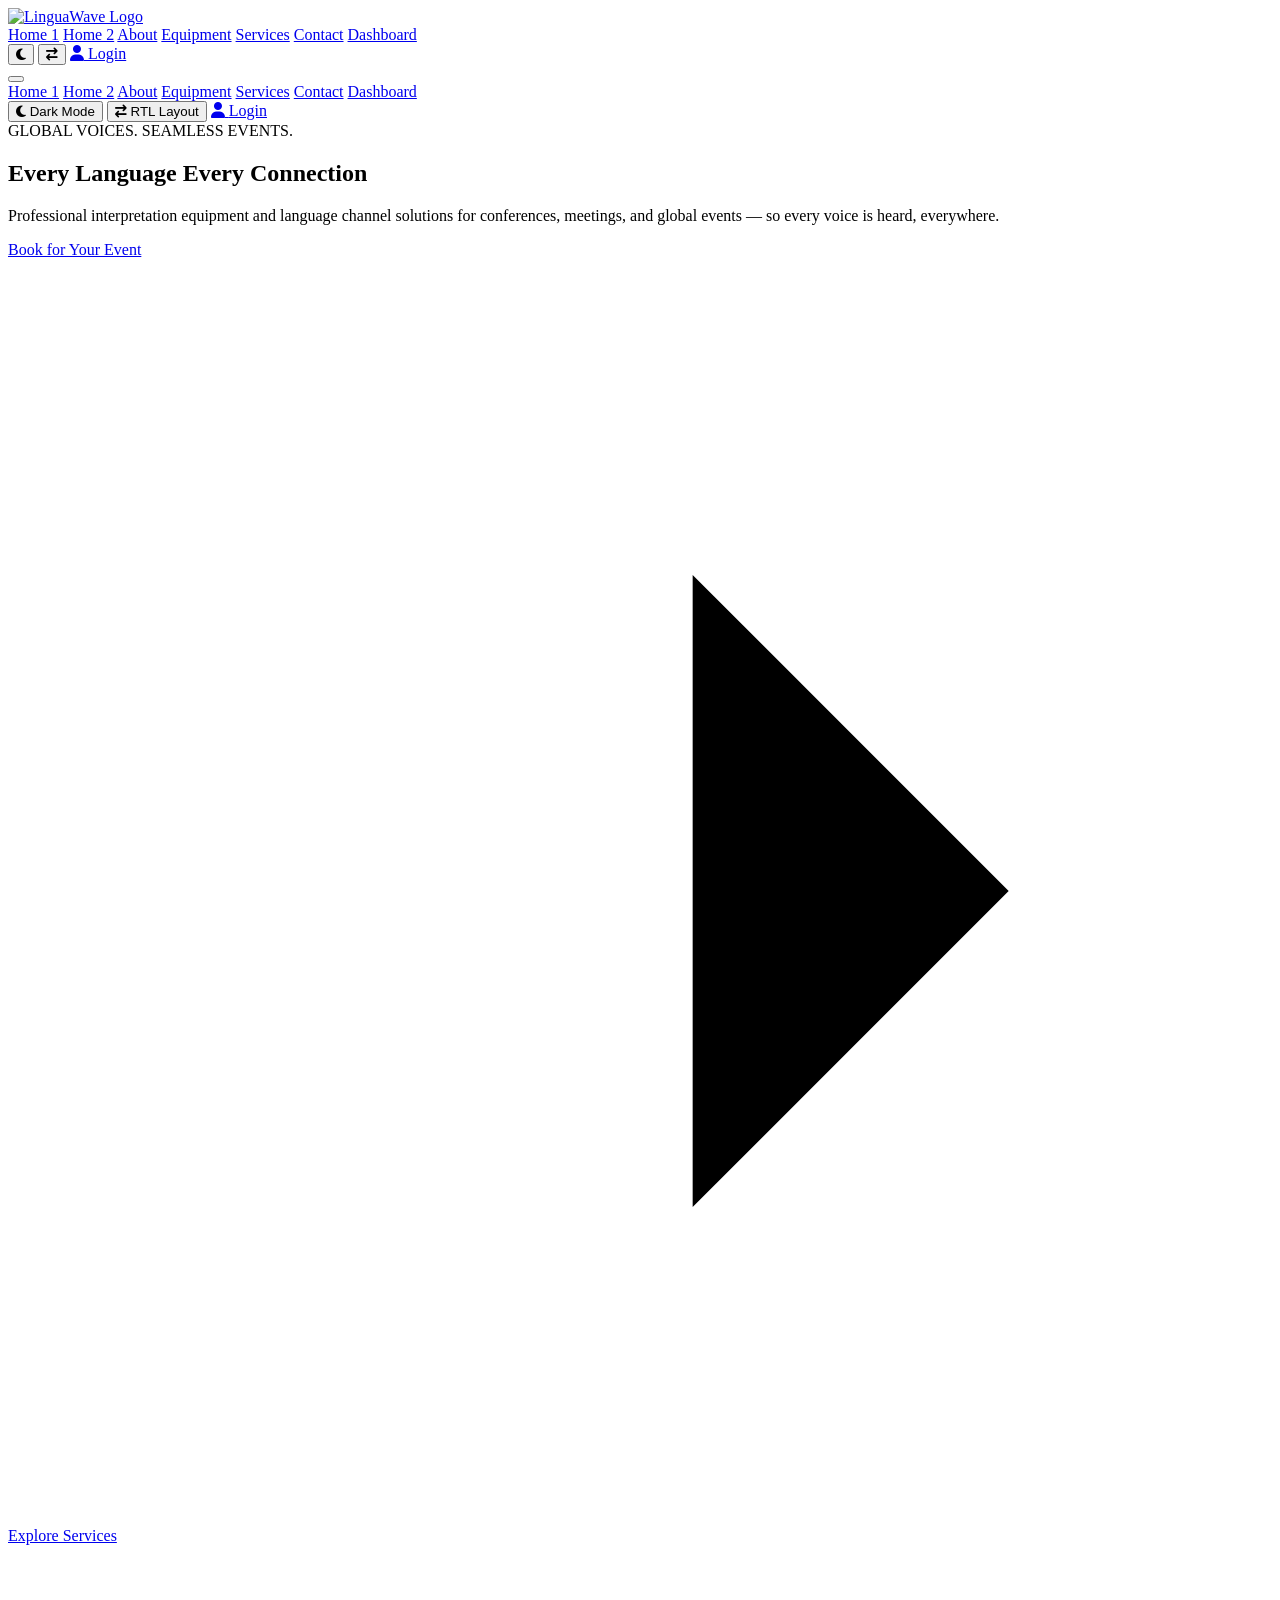
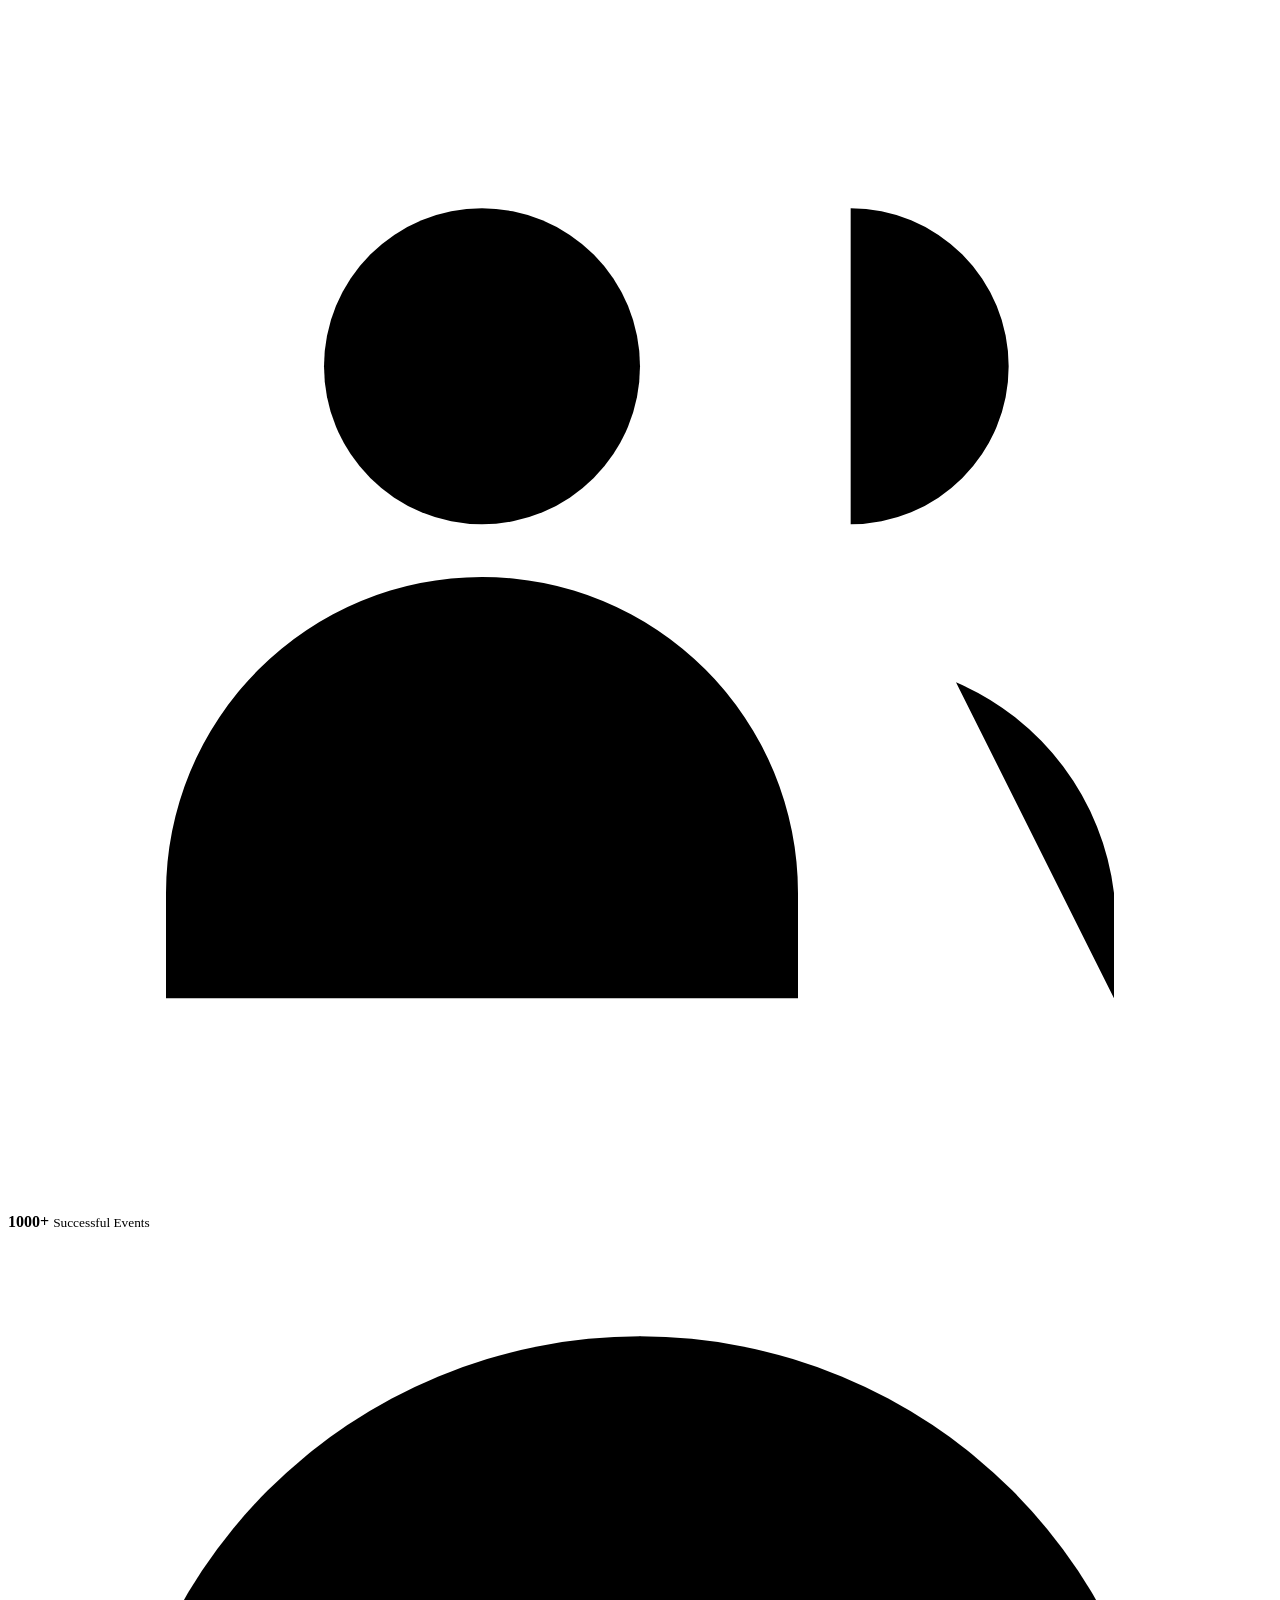
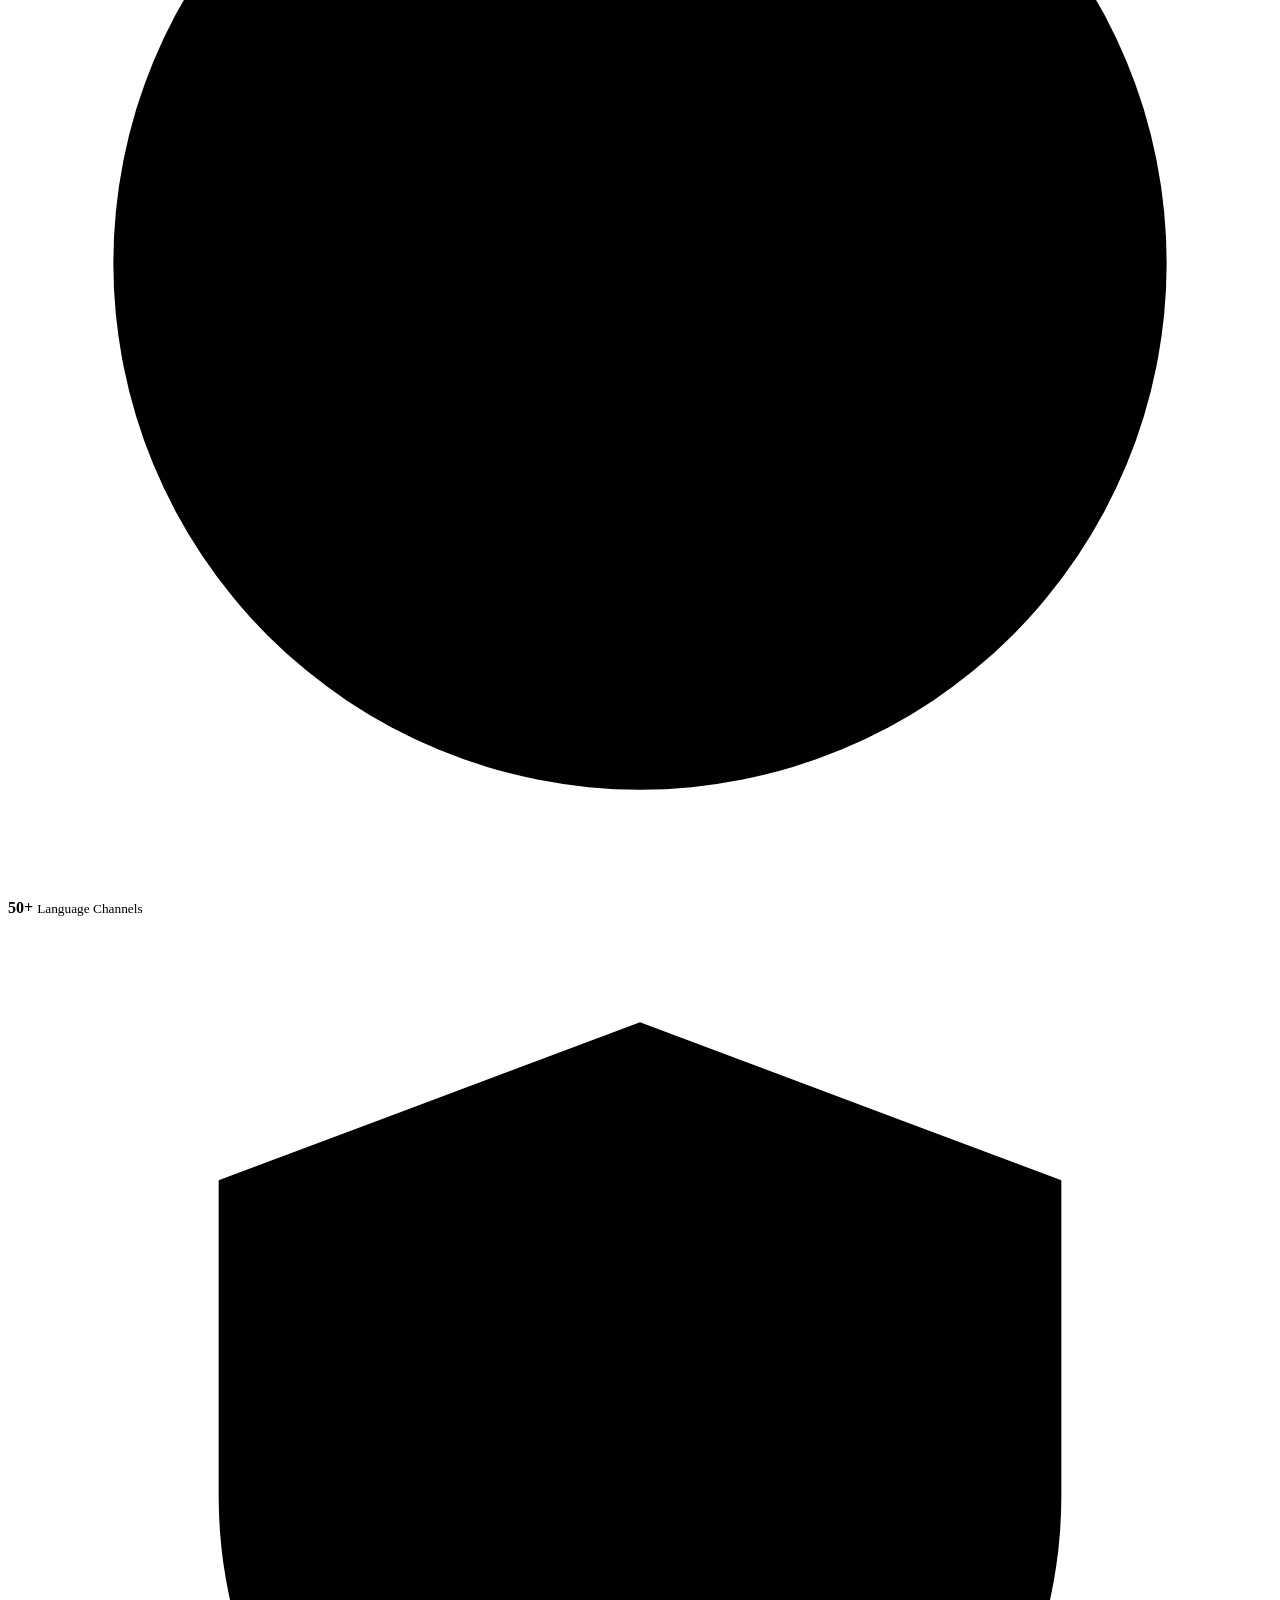
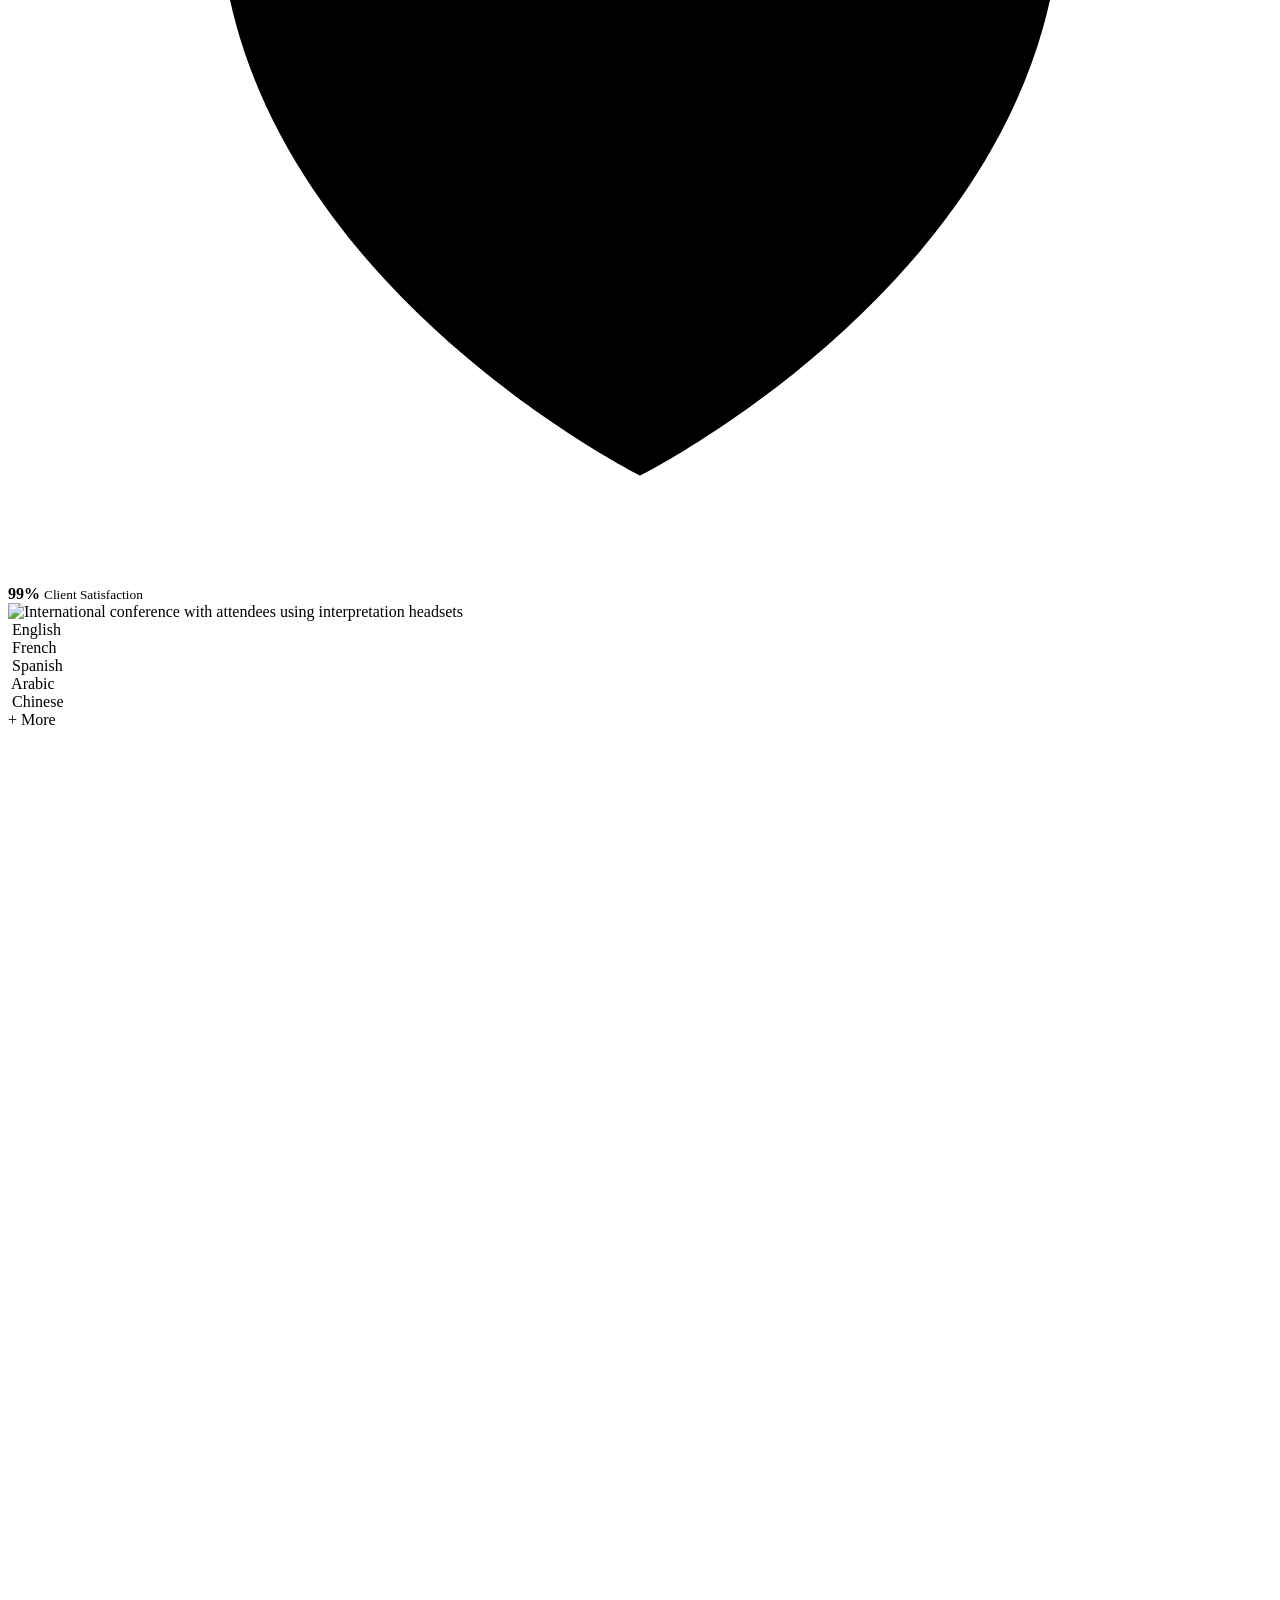
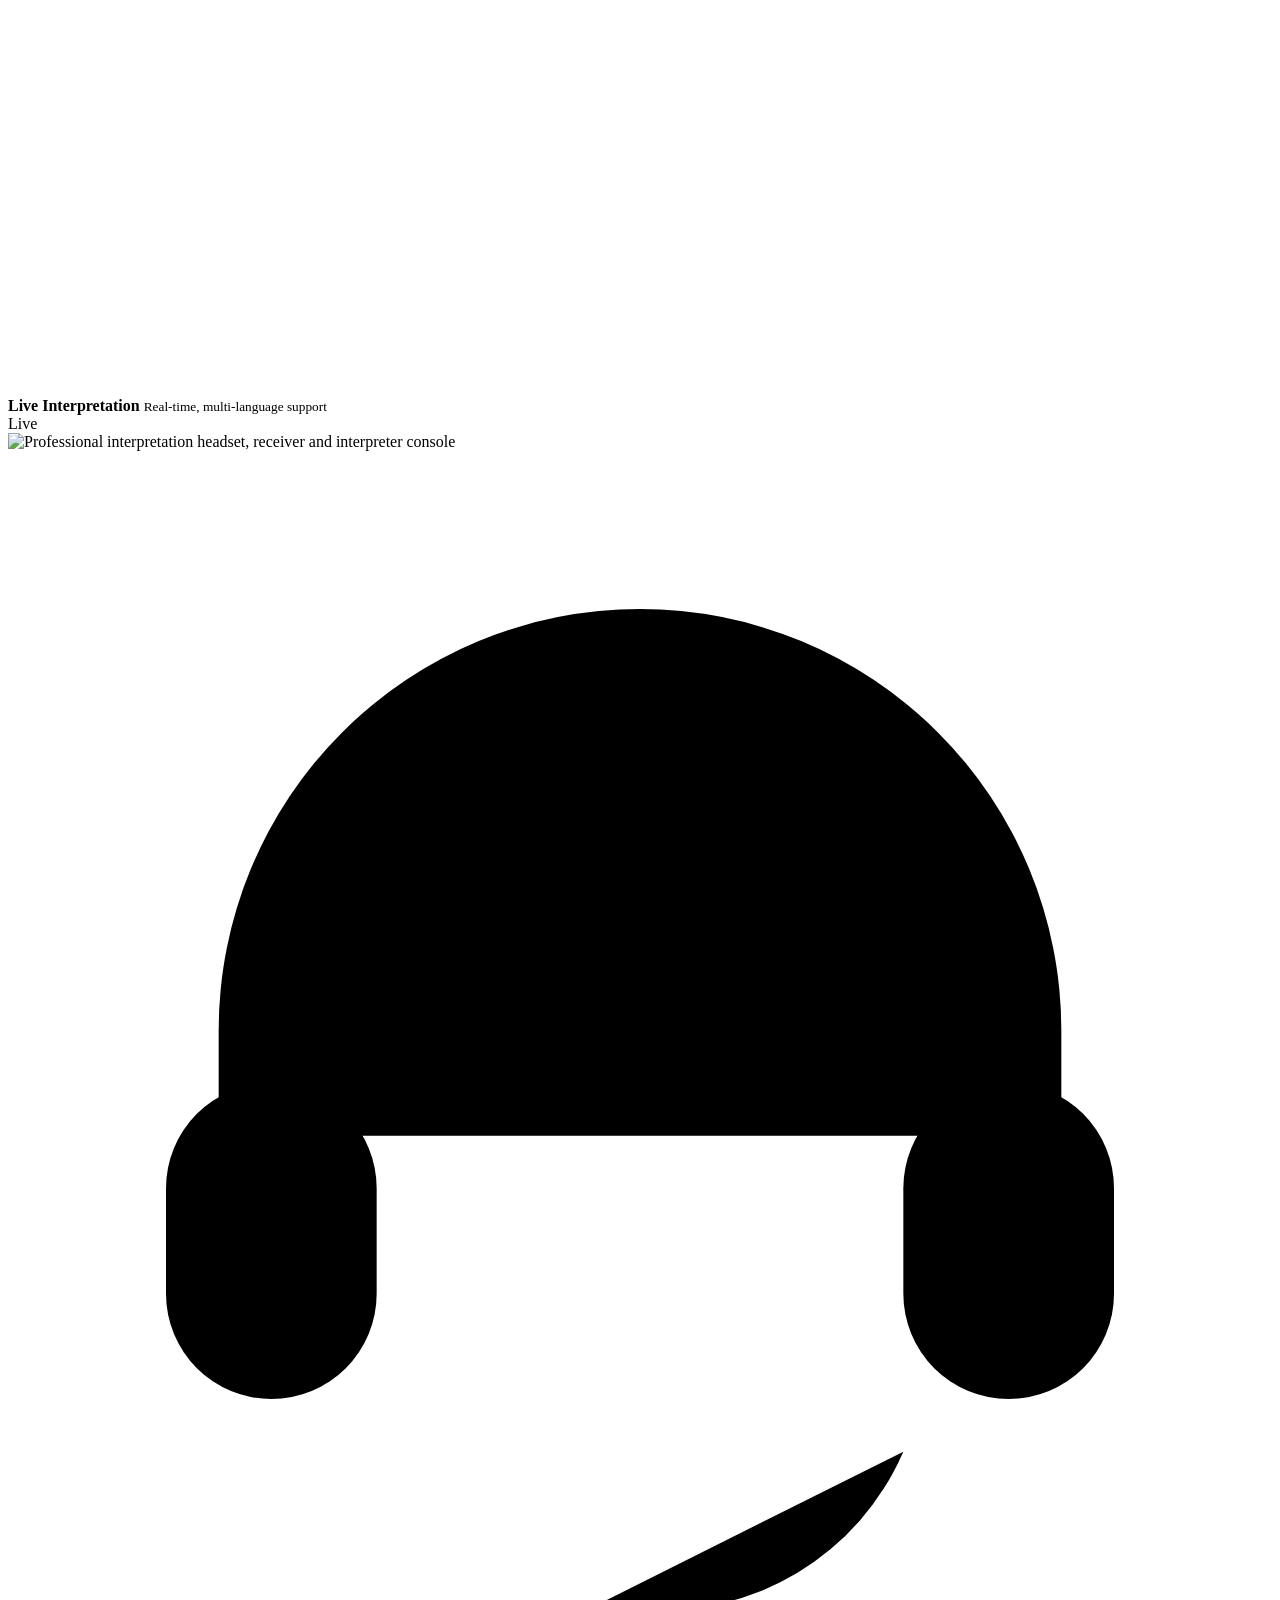
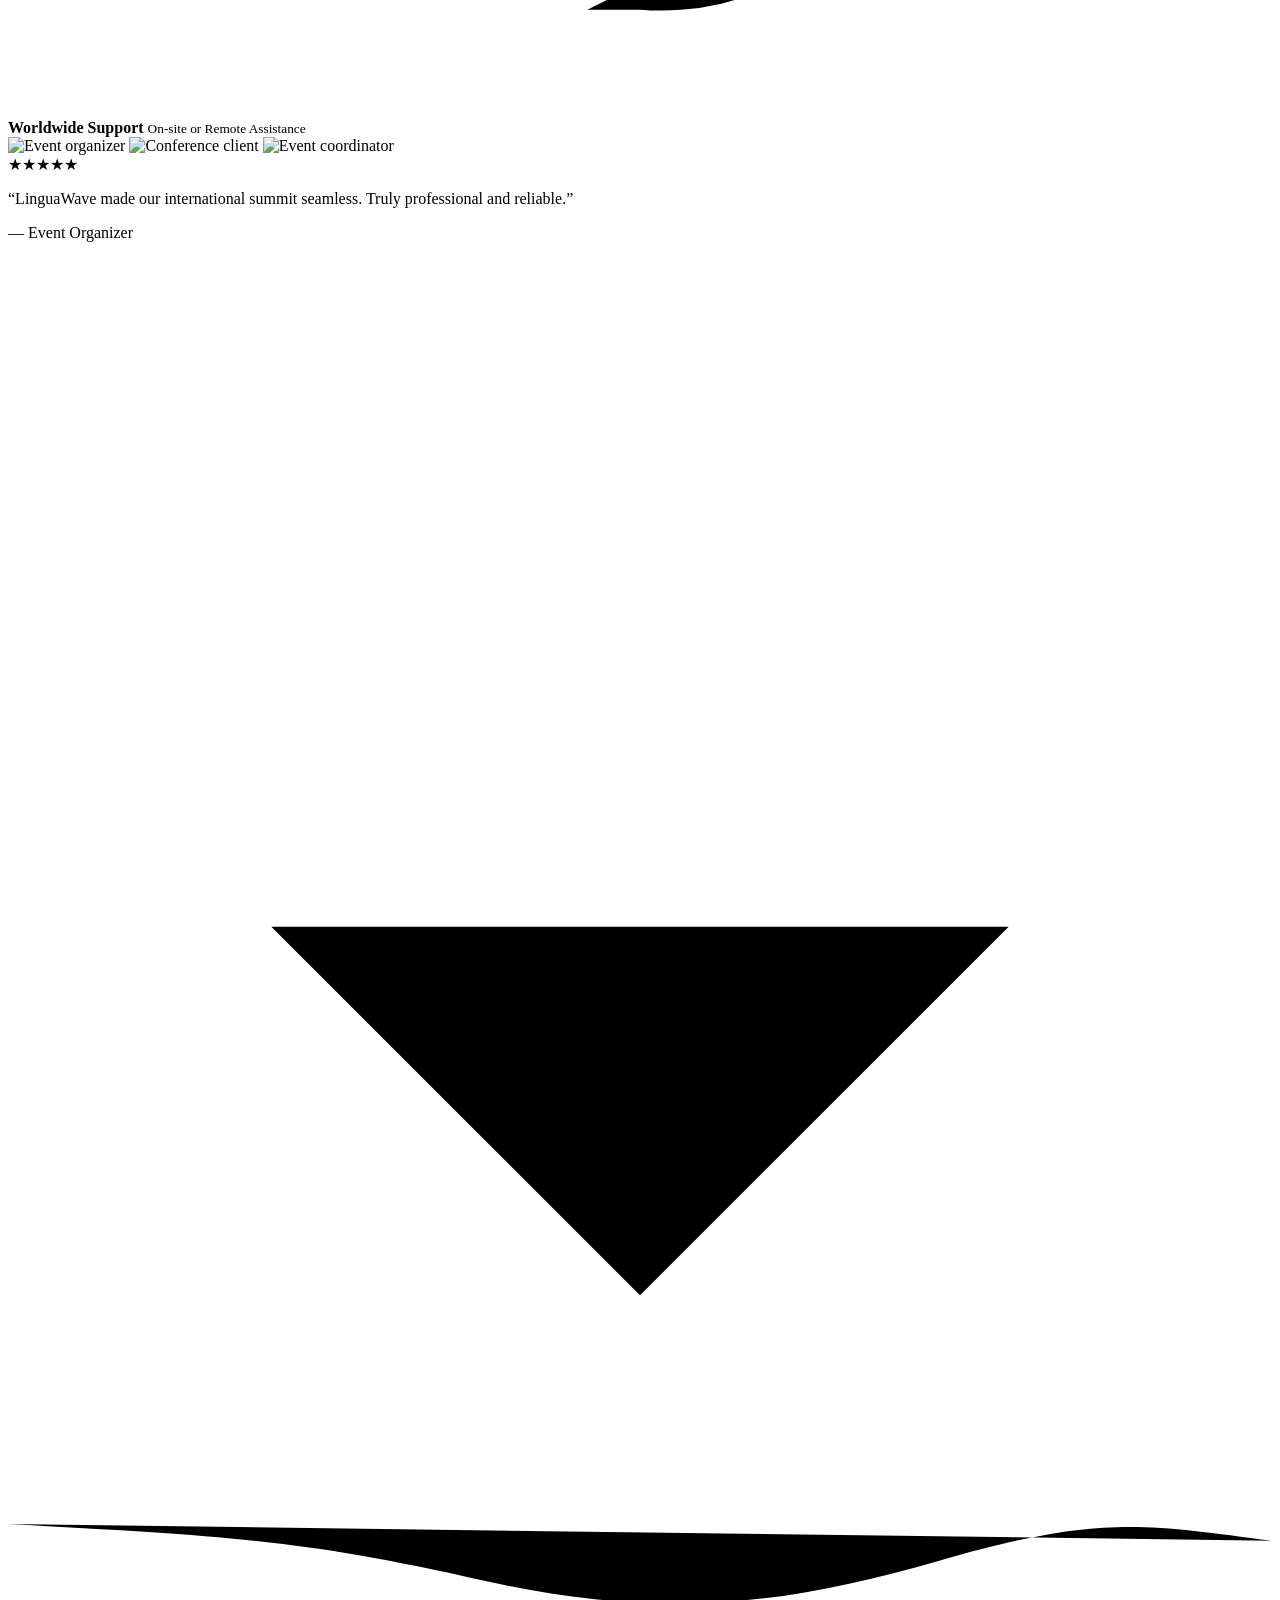
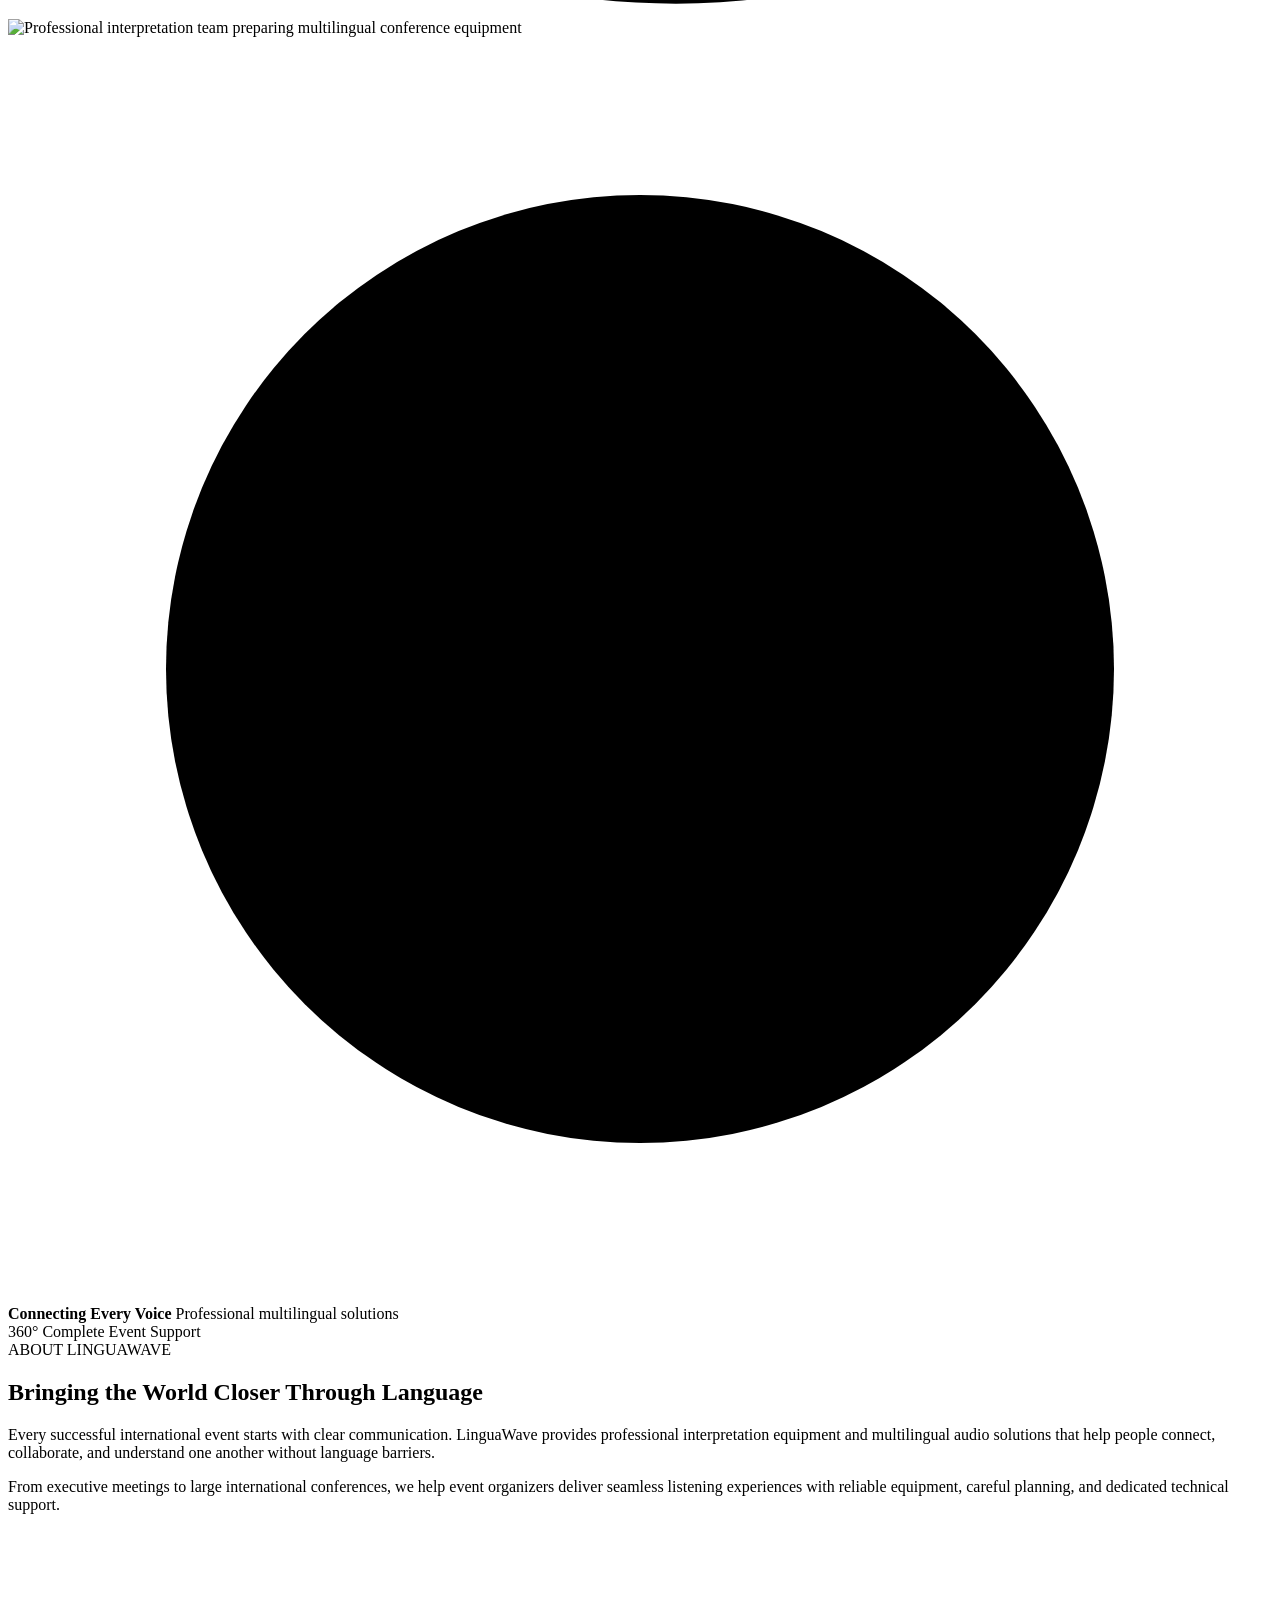
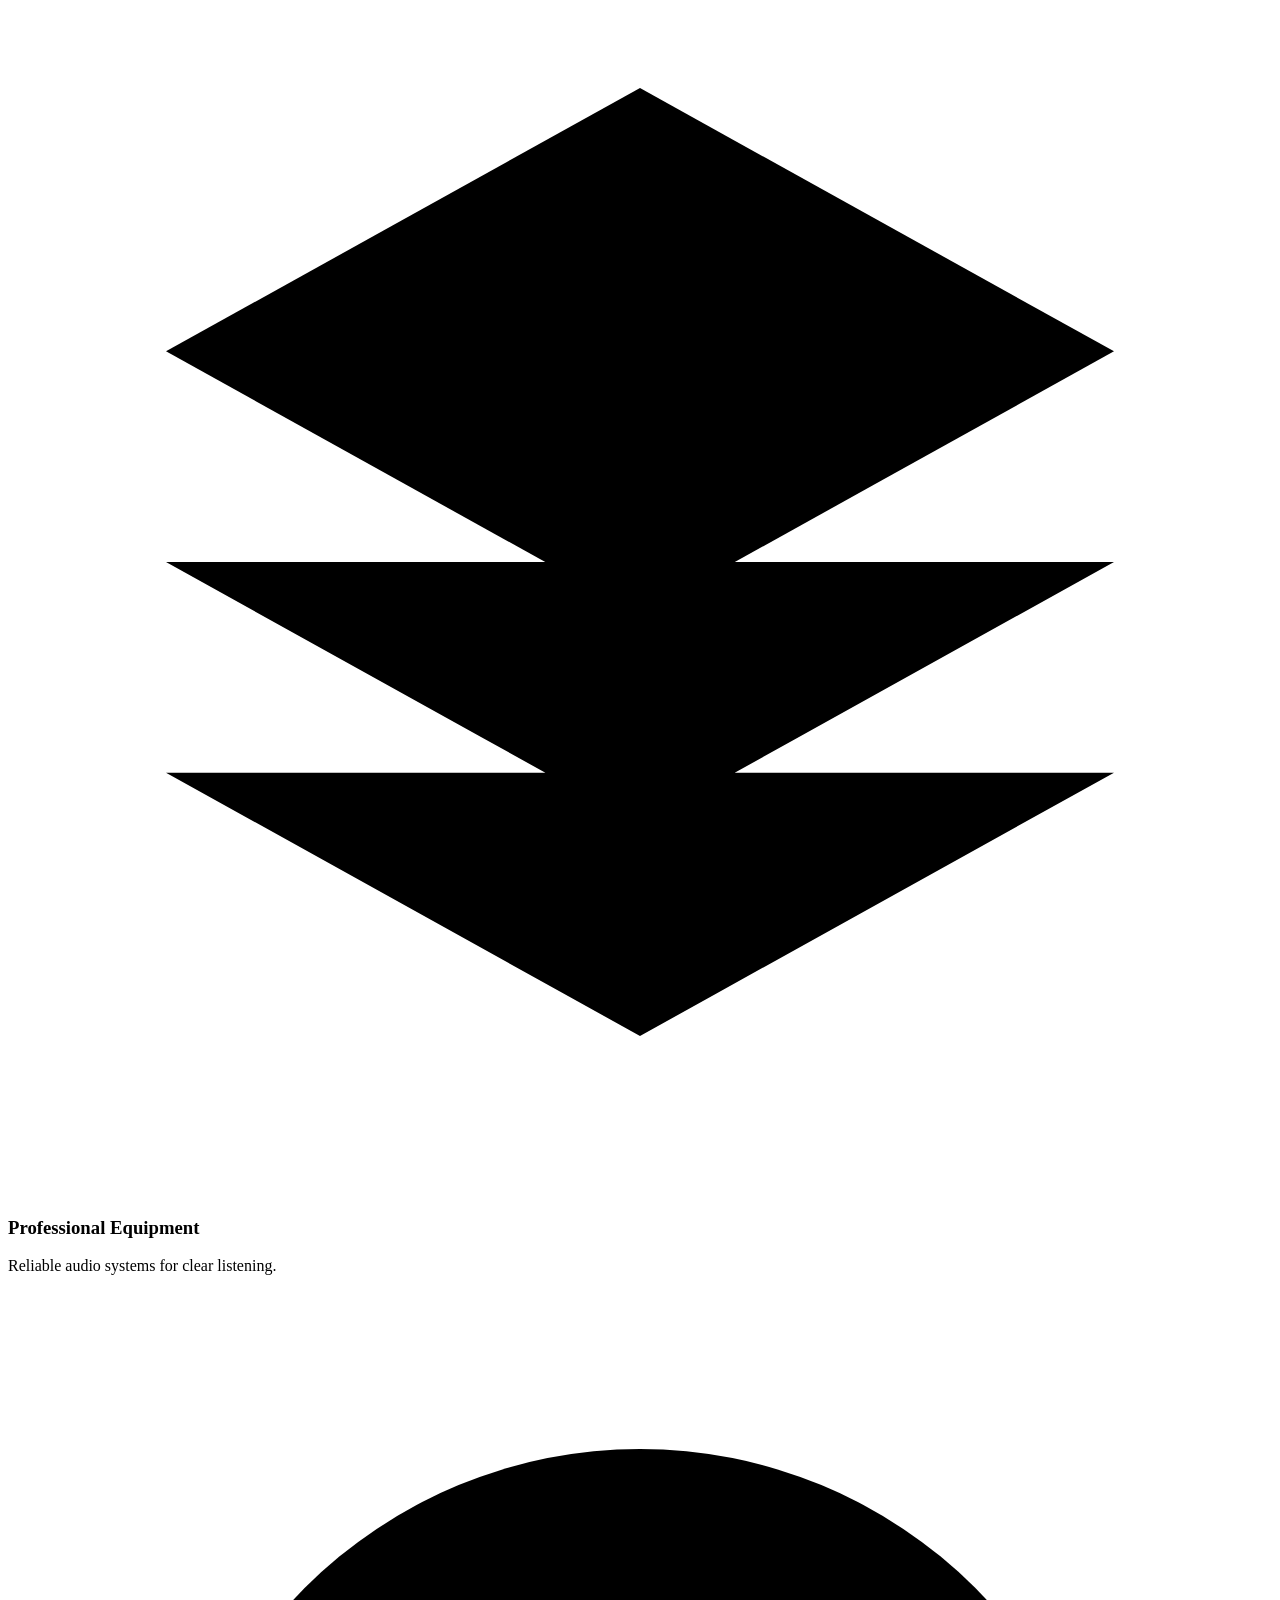
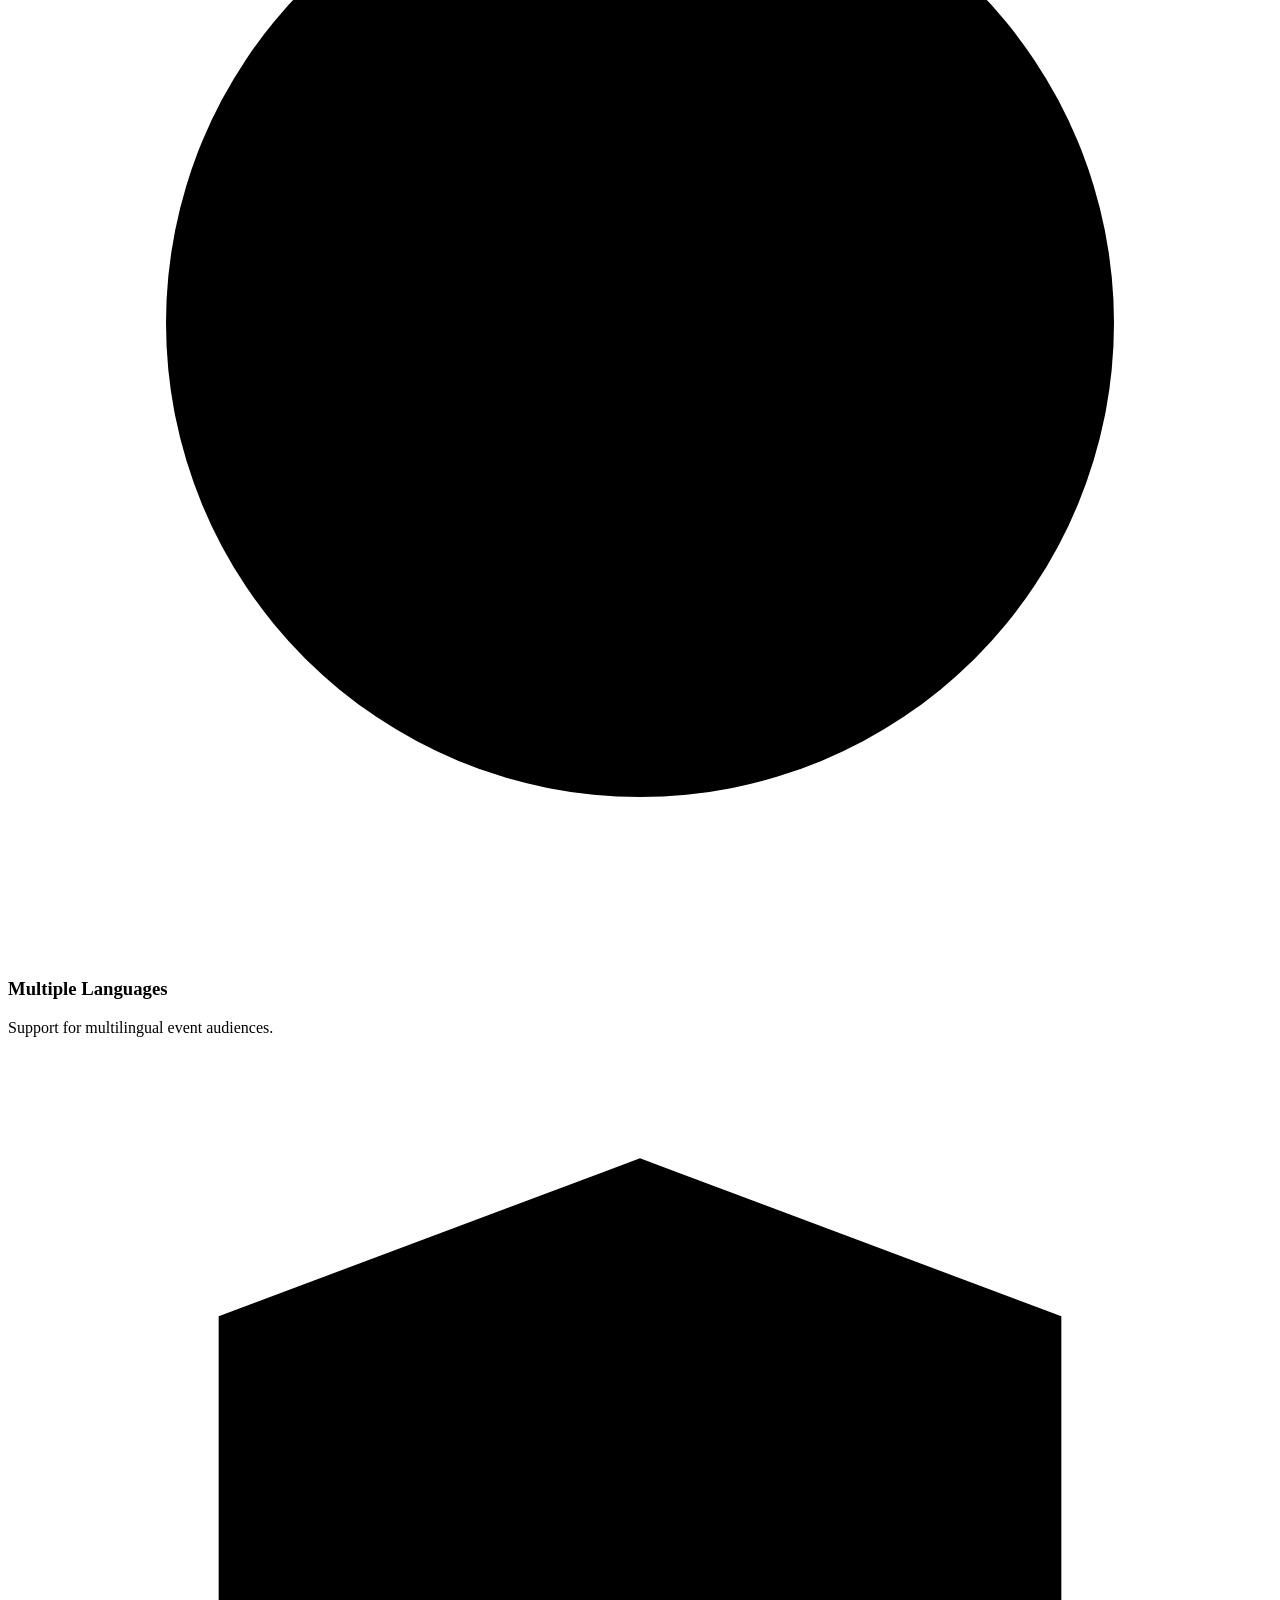
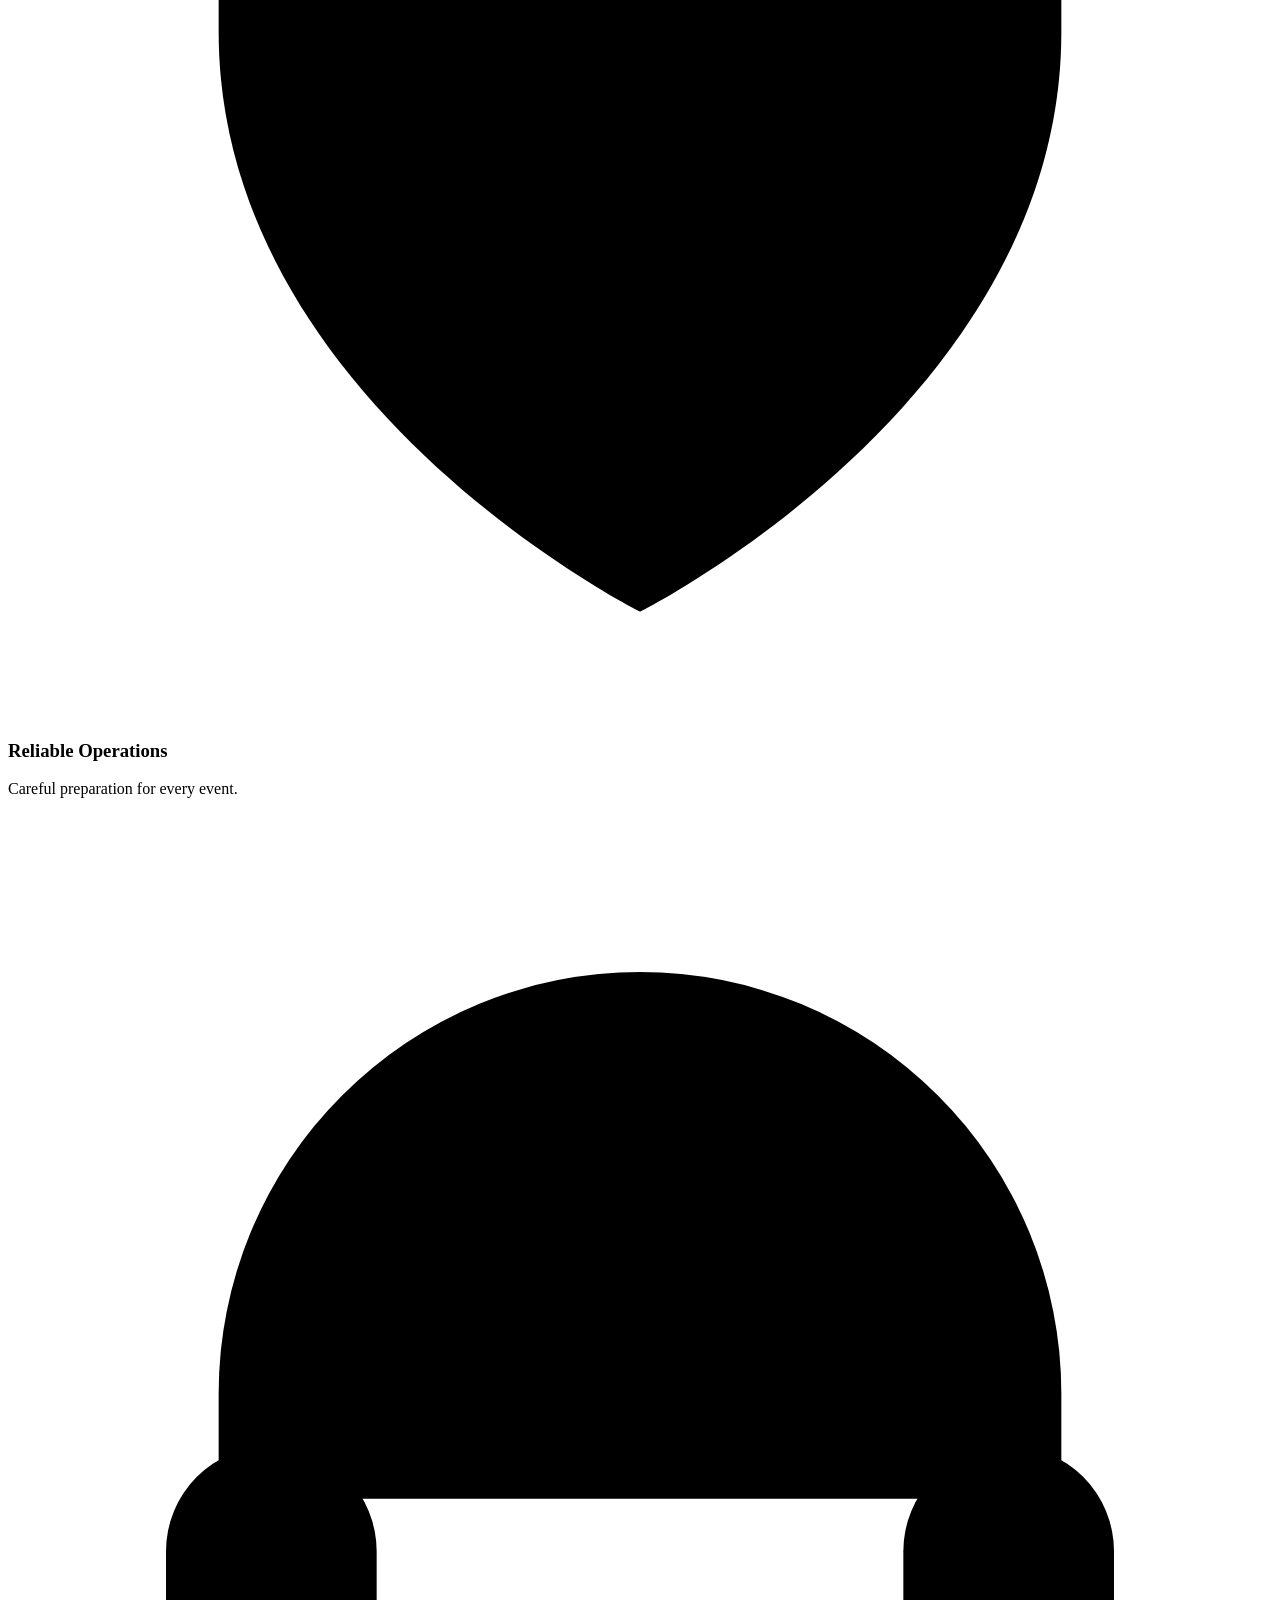
==== index.html @ 6bc36262 "Add files via upload" ====
<!DOCTYPE html>
<html lang="en">

<head>
    <meta charset="UTF-8">
    <meta name="viewport" content="width=device-width, initial-scale=1.0">

    <title>LinguaWave</title>

    <meta name="description"
        content="Professional conference interpretation equipment rental, multilingual audio systems, interpreter booths and technical event support.">

    <!-- Favicon -->
    <link rel="icon" type="image/png" href="images/favicon.png">

    <!-- Google Fonts -->
    <link rel="preconnect" href="https://fonts.googleapis.com">
    <link rel="preconnect" href="https://fonts.gstatic.com" crossorigin>

    <link
        href="https://fonts.googleapis.com/css2?family=DM+Sans:wght@400;500;600;700&family=Sora:wght@400;500;600;700&display=swap"
        rel="stylesheet">

    <!-- Font Awesome -->
    <link rel="stylesheet" href="https://cdnjs.cloudflare.com/ajax/libs/font-awesome/6.7.2/css/all.min.css">

    <!-- Main CSS -->
    <link rel="stylesheet" href="css/style.css">
</head>

<body>

    <!-- =========================
     LinguaWave Header
========================== -->

    <header class="lw-header" id="lwHeader">
        <div class="lw-header-container">

            <!-- Logo -->
            <a href="index.html" class="lw-logo" aria-label="LinguaWave Home">
                <img src="images/logo.png" alt="LinguaWave Logo">
            </a>

            <!-- Desktop Navigation -->
            <nav class="lw-desktop-nav" aria-label="Main navigation">
                <a href="index.html" class="lw-nav-link active">Home 1</a>
                <a href="home-2.html" class="lw-nav-link">Home 2</a>
                <a href="about.html" class="lw-nav-link">About</a>
                <a href="equipment.html" class="lw-nav-link">Equipment</a>
                <a href="services.html" class="lw-nav-link">Services</a>
                <a href="contact.html" class="lw-nav-link">Contact</a>
                <a href="dashboard.html" class="lw-nav-link">Dashboard</a>
            </nav>

            <!-- Desktop Actions -->
            <div class="lw-desktop-actions">

                <button class="lw-icon-btn lw-theme-toggle" type="button" aria-label="Toggle dark mode"
                    title="Toggle dark mode">
                    <i class="fa-solid fa-moon"></i>
                </button>

                <button class="lw-icon-btn lw-rtl-toggle" type="button" aria-label="Toggle RTL layout"
                    title="Toggle RTL layout">
                    <i class="fa-solid fa-arrow-right-arrow-left"></i>
                </button>

                <a href="login.html" class="lw-login-btn">
                    <i class="fa-solid fa-user"></i>
                    <span>Login</span>
                </a>

            </div>

            <!-- Responsive Menu Toggle -->
            <button class="lw-menu-toggle" type="button" aria-label="Open navigation menu" aria-expanded="false"
                aria-controls="lwMobileMenu">
                <span></span>
                <span></span>
                <span></span>
            </button>

        </div>

        <!-- Responsive Menu Panel -->
        <div class="lw-mobile-menu" id="lwMobileMenu">

            <nav class="lw-mobile-nav" aria-label="Mobile navigation">
                <a href="index.html" class="lw-nav-link active">Home 1</a>
                <a href="home-2.html" class="lw-nav-link">Home 2</a>
                <a href="about.html" class="lw-nav-link">About</a>
                <a href="equipment.html" class="lw-nav-link">Equipment</a>
                <a href="services.html" class="lw-nav-link">Services</a>
                <a href="contact.html" class="lw-nav-link">Contact</a>
                <a href="dashboard.html" class="lw-nav-link">Dashboard</a>
            </nav>

            <!-- Mobile Actions -->
            <div class="lw-mobile-actions">

                <button class="lw-mobile-action lw-theme-toggle" type="button">
                    <i class="fa-solid fa-moon"></i>
                    <span>Dark Mode</span>
                </button>

                <button class="lw-mobile-action lw-rtl-toggle" type="button">
                    <i class="fa-solid fa-arrow-right-arrow-left"></i>
                    <span>RTL Layout</span>
                </button>

                <a href="login.html" class="lw-login-btn lw-mobile-login">
                    <i class="fa-solid fa-user"></i>
                    <span>Login</span>
                </a>

            </div>

        </div>
    </header>


    <!-- HOME 1 HERO SECTION -->
    <section class="lw-hero" id="home">
        <div class="lw-hero-dots" aria-hidden="true"></div>
        <div class="lw-hero-orb" aria-hidden="true"></div>

        <div class="lw-hero-main">
            <!-- LEFT CONTENT -->
            <div class="lw-hero-content">
                <span class="lw-hero-eyebrow">
                    GLOBAL VOICES. SEAMLESS EVENTS.
                </span>

                <h1>
                    Every Language
                    <span>Every Connection</span>
                </h1>

                <p class="lw-hero-description">
                    Professional interpretation equipment and language
                    channel solutions for conferences, meetings, and global
                    events — so every voice is heard, everywhere.
                </p>

                <div class="lw-hero-actions">
                    <a href="login.html" class="lw-btn lw-btn-primary">
                        Book for Your Event
                        <svg viewBox="0 0 24 24" aria-hidden="true">
                            <path d="M5 12h14M13 6l6 6-6 6"></path>
                        </svg>
                    </a>

                    <a href="services.html" class="lw-btn lw-btn-outline">
                        Explore Services
                    </a>
                </div>

                <!-- STATISTICS -->
                <div class="lw-hero-stats">
                    <div class="lw-stat">
                        <span class="lw-stat-icon">
                            <svg viewBox="0 0 24 24" aria-hidden="true">
                                <circle cx="9" cy="8" r="3"></circle>
                                <path d="M3 20v-2a6 6 0 0 1 12 0v2M16 5a3 3 0 0 1 0 6M18 14a5 5 0 0 1 3 4v2"></path>
                            </svg>
                        </span>
                        <span class="lw-stat-copy">
                            <strong>1000+</strong>
                            <small>Successful Events</small>
                        </span>
                    </div>

                    <div class="lw-stat">
                        <span class="lw-stat-icon">
                            <svg viewBox="0 0 24 24" aria-hidden="true">
                                <circle cx="12" cy="12" r="10"></circle>
                                <path d="M2 12h20M12 2a15 15 0 0 1 0 20M12 2a15 15 0 0 0 0 20"></path>
                            </svg>
                        </span>
                        <span class="lw-stat-copy">
                            <strong>50+</strong>
                            <small>Language Channels</small>
                        </span>
                    </div>

                    <div class="lw-stat">
                        <span class="lw-stat-icon">
                            <svg viewBox="0 0 24 24" aria-hidden="true">
                                <path d="M12 22s8-4 8-11V5l-8-3-8 3v6c0 7 8 11 8 11Z"></path>
                                <path d="m9 12 2 2 4-4"></path>
                            </svg>
                        </span>
                        <span class="lw-stat-copy">
                            <strong>99%</strong>
                            <small>Client Satisfaction</small>
                        </span>
                    </div>
                </div>
            </div>

            <!-- RIGHT VISUAL -->
            <div class="lw-hero-visual">
                <div class="lw-visual-halo"></div>

                <div class="lw-conference-frame">
                    <img src="images/hero-conference.jpg"
                        alt="International conference with attendees using interpretation headsets"
                        class="lw-conference-image">
                </div>

                <!-- LANGUAGE BADGES -->
                <div class="lw-language-list">

                    <div class="lw-language-pill">
                        <img src="images/gb.svg" alt="" class="lw-flag">
                        English
                    </div>

                    <div class="lw-language-pill">
                        <img src="images/fr.svg" alt="" class="lw-flag">
                        French
                    </div>

                    <div class="lw-language-pill">
                        <img src="images/es.svg" alt="" class="lw-flag">
                        Spanish
                    </div>

                    <div class="lw-language-pill">
                        <img src="images/ae.svg" alt="" class="lw-flag">
                        Arabic
                    </div>

                    <div class="lw-language-pill">
                        <img src="images/cn.svg" alt="" class="lw-flag">
                        Chinese
                    </div>

                    <div class="lw-language-pill lw-more-languages">
                        <span class="lw-more-icon">+</span>
                        More
                    </div>

                </div>

                <!-- LIVE INTERPRETATION CARD -->
                <div class="lw-float-card lw-live-card">
                    <span class="lw-float-icon lw-wave-icon">
                        <svg viewBox="0 0 32 32" aria-hidden="true">
                            <path d="M5 13v6M10 8v16M15 3v26M20 10v12M25 6v20M30 13v6"></path>
                        </svg>
                    </span>
                    <div class="lw-float-copy">
                        <strong>Live Interpretation</strong>
                        <small>Real-time, multi-language support</small>
                    </div>
                    <span class="lw-live-status"><i></i> Live</span>
                </div>

                <!-- EQUIPMENT PLATFORM -->
                <div class="lw-equipment-platform">
                    <img src="images/interpretation-equipment.png"
                        alt="Professional interpretation headset, receiver and interpreter console"
                        class="lw-equipment-image">
                </div>

                <!-- SUPPORT CARD -->
                <div class="lw-float-card lw-support-card">
                    <span class="lw-float-icon">
                        <svg viewBox="0 0 24 24" aria-hidden="true">
                            <path d="M4 13v-2a8 8 0 0 1 16 0v2"></path>
                            <rect x="3" y="12" width="4" height="6" rx="2"></rect>
                            <rect x="17" y="12" width="4" height="6" rx="2"></rect>
                            <path d="M17 19a5 5 0 0 1-5 3h-1"></path>
                        </svg>
                    </span>
                    <span class="lw-float-copy">
                        <strong>Worldwide Support</strong>
                        <small>On-site or Remote Assistance</small>
                    </span>
                </div>
            </div>
        </div>

        <!-- BOTTOM TESTIMONIAL -->
        <div class="lw-hero-bottom">

            <div class="lw-review-people" aria-label="Event organizer testimonials">
                <img src="images/review-person-1.jpg" alt="Event organizer" class="lw-review-avatar">
                <img src="images/review-person-2.jpg" alt="Conference client" class="lw-review-avatar">
                <img src="images/review-person-3.jpg" alt="Event coordinator" class="lw-review-avatar">
            </div>


            <div class="lw-review-content">
                <div class="lw-review-stars" aria-label="5 out of 5 stars">
                    ★★★★★
                </div>
                <p>
                    “LinguaWave made our international summit seamless.
                    Truly professional and reliable.”
                </p>
                <span>— Event Organizer</span>
            </div>

            <a href="#next-section" class="lw-scroll-down" aria-label="Scroll to next section">
                <svg viewBox="0 0 24 24" aria-hidden="true">
                    <path d="M12 4v16m-7-7 7 7 7-7"></path>
                </svg>
            </a>
        </div>

        <svg class="lw-hero-wave" viewBox="0 0 1440 120" preserveAspectRatio="none" aria-hidden="true">
            <path d="M0 16 C260 30 340 35 540 80 S880 110 1060 58 S1290 15 1440 35"></path>
        </svg>
    </section>


    <!-- =========================================
     HOME 1 - SECTION 2: ABOUT LINGUAWAVE
========================================== -->

    <section class="lw-about-section" id="next-section">
        <div class="lw-about-container">

            <!-- LEFT: ABOUT IMAGE -->
            <div class="lw-about-visual">

                <div class="lw-about-image-frame">
                    <img src="images/about-interpretation-team.jpg"
                        alt="Professional interpretation team preparing multilingual conference equipment"
                        class="lw-about-main-image" loading="lazy">
                </div>

                <div class="lw-about-image-shade"></div>

                <!-- Image Caption -->
                <div class="lw-about-image-caption">
                    <span class="lw-about-caption-icon">
                        <svg viewBox="0 0 24 24" aria-hidden="true">
                            <path d="M12 3v18M3 12h18"></path>
                            <circle cx="12" cy="12" r="9"></circle>
                            <path d="M12 3a14 14 0 0 1 0 18M12 3a14 14 0 0 0 0 18"></path>
                        </svg>
                    </span>

                    <div>
                        <strong>Connecting Every Voice</strong>
                        <span>Professional multilingual solutions</span>
                    </div>
                </div>

                <!-- Floating Experience Card -->
                <div class="lw-about-experience">
                    <span class="lw-about-experience-number">360°</span>
                    <span class="lw-about-experience-label">
                        Complete Event Support
                    </span>
                </div>

                <!-- Decorative Shape -->
                <div class="lw-about-decoration" aria-hidden="true"></div>
            </div>

            <!-- RIGHT: ABOUT CONTENT -->
            <div class="lw-about-content">

                <span class="lw-about-eyebrow">
                    <span class="lw-about-eyebrow-line"></span>
                    ABOUT LINGUAWAVE
                </span>

                <h2>
                    Bringing the World
                    <span>Closer Through Language</span>
                </h2>

                <p class="lw-about-intro">
                    Every successful international event starts with clear
                    communication. LinguaWave provides professional
                    interpretation equipment and multilingual audio solutions
                    that help people connect, collaborate, and understand
                    one another without language barriers.
                </p>

                <p class="lw-about-description">
                    From executive meetings to large international conferences,
                    we help event organizers deliver seamless listening
                    experiences with reliable equipment, careful planning,
                    and dedicated technical support.
                </p>

                <!-- FEATURES -->
                <div class="lw-about-features">

                    <div class="lw-about-feature">
                        <span class="lw-about-feature-icon">
                            <svg viewBox="0 0 24 24" aria-hidden="true">
                                <path d="M12 3 3 8l9 5 9-5-9-5Z"></path>
                                <path d="m3 12 9 5 9-5M3 16l9 5 9-5"></path>
                            </svg>
                        </span>

                        <div>
                            <h3>Professional Equipment</h3>
                            <p>Reliable audio systems for clear listening.</p>
                        </div>
                    </div>

                    <div class="lw-about-feature">
                        <span class="lw-about-feature-icon">
                            <svg viewBox="0 0 24 24" aria-hidden="true">
                                <circle cx="12" cy="12" r="9"></circle>
                                <path d="M3 12h18M12 3a15 15 0 0 1 0 18M12 3a15 15 0 0 0 0 18"></path>
                            </svg>
                        </span>

                        <div>
                            <h3>Multiple Languages</h3>
                            <p>Support for multilingual event audiences.</p>
                        </div>
                    </div>

                    <div class="lw-about-feature">
                        <span class="lw-about-feature-icon">
                            <svg viewBox="0 0 24 24" aria-hidden="true">
                                <path d="M12 22s8-4 8-11V5l-8-3-8 3v6c0 7 8 11 8 11Z"></path>
                                <path d="m9 12 2 2 4-4"></path>
                            </svg>
                        </span>

                        <div>
                            <h3>Reliable Operations</h3>
                            <p>Careful preparation for every event.</p>
                        </div>
                    </div>

                    <div class="lw-about-feature">
                        <span class="lw-about-feature-icon">
                            <svg viewBox="0 0 24 24" aria-hidden="true">
                                <path d="M4 13v-2a8 8 0 0 1 16 0v2"></path>
                                <rect x="3" y="12" width="4" height="6" rx="2"></rect>
                                <rect x="17" y="12" width="4" height="6" rx="2"></rect>
                                <path d="M17 19a5 5 0 0 1-5 3h-1"></path>
                            </svg>
                        </span>

                        <div>
                            <h3>Dedicated Support</h3>
                            <p>Technical assistance when you need it.</p>
                        </div>
                    </div>

                </div>

                <!-- CTA -->
                <div class="lw-about-actions">
                    <a href="about.html" class="lw-about-primary-btn">
                        Discover Our Story
                        <svg viewBox="0 0 24 24" aria-hidden="true">
                            <path d="M5 12h14m-6-6 6 6-6 6"></path>
                        </svg>
                    </a>

                    <a href="equipment.html" class="lw-about-text-link">
                        Explore Equipment
                        <span aria-hidden="true">↗</span>
                    </a>
                </div>

            </div>
        </div>
    </section>


    <!-- =========================================
     HOME 1 - SECTION 3: OUR SERVICES
========================================== -->

    <section class="lw-services-section" id="services">
        <div class="lw-services-container">

            <div class="lw-services-heading">
                <div class="lw-services-heading-content">
                    <span class="lw-services-eyebrow">
                        <span></span>
                        WHAT WE PROVIDE
                    </span>

                    <h2>
                        Complete Solutions for
                        <span>Every Conversation</span>
                    </h2>

                    <p>
                        From interpretation equipment to multilingual audio
                        distribution, we provide the tools and support that
                        help every attendee stay connected.
                    </p>
                </div>

                <a href="services.html" class="lw-services-view-all">
                    Explore All Services
                    <svg viewBox="0 0 24 24" aria-hidden="true">
                        <path d="M5 12h14m-6-6 6 6-6 6"></path>
                    </svg>
                </a>
            </div>

            <div class="lw-services-grid">

                <!-- SERVICE 1 -->
                <article class="lw-service-card">
                    <div class="lw-service-image">
                        <img src="images/service-interpretation.jpg"
                            alt="Professional simultaneous interpretation equipment" loading="lazy">

                        <span class="lw-service-number">01</span>
                    </div>

                    <div class="lw-service-body">
                        <span class="lw-service-tag">MULTILINGUAL EVENTS</span>

                        <h3>Simultaneous Interpretation</h3>

                        <p>
                            Professional interpretation systems that deliver
                            real-time translations to audiences in their
                            preferred language.
                        </p>

                        <a href="services.html#interpretation" class="lw-service-link">
                            Learn More
                            <span aria-hidden="true">↗</span>
                        </a>
                    </div>
                </article>

                <!-- SERVICE 2 -->
                <article class="lw-service-card">
                    <div class="lw-service-image">
                        <img src="images/service-receivers.jpg" alt="Wireless interpretation receivers and headphones"
                            loading="lazy">

                        <span class="lw-service-number">02</span>
                    </div>

                    <div class="lw-service-body">
                        <span class="lw-service-tag">AUDIENCE LISTENING</span>

                        <h3>Wireless Receivers & Headsets</h3>

                        <p>
                            Comfortable, reliable listening equipment for
                            conferences, seminars, exhibitions, and corporate
                            gatherings.
                        </p>

                        <a href="equipment.html#receivers" class="lw-service-link">
                            Learn More
                            <span aria-hidden="true">↗</span>
                        </a>
                    </div>
                </article>

                <!-- SERVICE 3 -->
                <article class="lw-service-card">
                    <div class="lw-service-image">
                        <img src="images/service-interpreter-booth.jpg"
                            alt="Sound-isolated interpreter booth at a conference" loading="lazy">

                        <span class="lw-service-number">03</span>
                    </div>

                    <div class="lw-service-body">
                        <span class="lw-service-tag">PROFESSIONAL SETUP</span>

                        <h3>Interpreter Booths & Consoles</h3>

                        <p>
                            Purpose-built booths and interpreter consoles
                            designed to support professional multilingual
                            event operations.
                        </p>

                        <a href="equipment.html#booths" class="lw-service-link">
                            Learn More
                            <span aria-hidden="true">↗</span>
                        </a>
                    </div>
                </article>

                <!-- SERVICE 4 -->
                <article class="lw-service-card">
                    <div class="lw-service-image">
                        <img src="images/service-technical-support.jpg"
                            alt="Technician preparing audiovisual equipment for a conference" loading="lazy">

                        <span class="lw-service-number">04</span>
                    </div>

                    <div class="lw-service-body">
                        <span class="lw-service-tag">ON-SITE ASSISTANCE</span>

                        <h3>Technical Setup & Support</h3>

                        <p>
                            Equipment preparation, setup coordination, and
                            technical assistance to help your event run smoothly.
                        </p>

                        <a href="services.html#technical-support" class="lw-service-link">
                            Learn More
                            <span aria-hidden="true">↗</span>
                        </a>
                    </div>
                </article>

            </div>

            <!-- BOTTOM SERVICE STRIP -->
            <div class="lw-services-note">
                <div class="lw-services-note-icon">
                    <svg viewBox="0 0 24 24" aria-hidden="true">
                        <path d="M12 3v18M3 12h18"></path>
                        <circle cx="12" cy="12" r="9"></circle>
                    </svg>
                </div>

                <div class="lw-services-note-text">
                    <strong>Planning a multilingual event?</strong>
                    <span>Let's find the right interpretation setup for your audience.</span>
                </div>

                <a href="booking-request.html" class="lw-services-note-btn">
                    Discuss Your Event
                    <svg viewBox="0 0 24 24" aria-hidden="true">
                        <path d="M5 12h14m-6-6 6 6-6 6"></path>
                    </svg>
                </a>
            </div>

        </div>
    </section>


    <!-- =========================================
     HOME 1 - SECTION 4: HOW IT WORKS
========================================== -->

    <section class="lw-process-section" id="how-it-works">
        <div class="lw-process-container">

            <div class="lw-process-heading">
                <span class="lw-process-eyebrow">
                    <span class="lw-process-eyebrow-line"></span>
                    SIMPLE. SEAMLESS. PROFESSIONAL.
                </span>

                <h2>
                    Your Event Setup,
                    <span>Made Effortless</span>
                </h2>

                <p>
                    From your first enquiry to the final equipment collection,
                    we help you prepare for a smooth multilingual event.
                </p>
            </div>

            <!-- PROCESS STEPS -->
            <div class="lw-process-grid">

                <!-- STEP 1 -->
                <article class="lw-process-step">
                    <div class="lw-process-visual">
                        <div class="lw-process-icon">
                            <svg viewBox="0 0 48 48" aria-hidden="true">
                                <rect x="8" y="7" width="32" height="34" rx="5"></rect>
                                <path d="M16 17h16M16 24h16M16 31h10"></path>
                                <path d="m30 34 3 3 6-7"></path>
                            </svg>
                        </div>
                        <span class="lw-process-number">01</span>
                    </div>

                    <div class="lw-process-step-content">
                        <span class="lw-process-step-label">FIRST STEP</span>
                        <h3>Tell Us About Your Event</h3>
                        <p>
                            Share your event date, venue, audience size,
                            required languages, and equipment needs.
                        </p>
                    </div>
                </article>

                <!-- STEP 2 -->
                <article class="lw-process-step">
                    <div class="lw-process-visual">
                        <div class="lw-process-icon">
                            <svg viewBox="0 0 48 48" aria-hidden="true">
                                <circle cx="21" cy="21" r="12"></circle>
                                <path d="m30 30 10 10M15 21h12M21 15v12"></path>
                            </svg>
                        </div>
                        <span class="lw-process-number">02</span>
                    </div>

                    <div class="lw-process-step-content">
                        <span class="lw-process-step-label">PLANNING</span>
                        <h3>Get Your Equipment Plan</h3>
                        <p>
                            We help identify suitable receivers, headsets,
                            interpreter consoles, and language channels.
                        </p>
                    </div>
                </article>

                <!-- STEP 3 -->
                <article class="lw-process-step">
                    <div class="lw-process-visual">
                        <div class="lw-process-icon">
                            <svg viewBox="0 0 48 48" aria-hidden="true">
                                <path d="M5 15h24v23H5zM29 23h8l6 7v8H29z"></path>
                                <circle cx="14" cy="39" r="4"></circle>
                                <circle cx="36" cy="39" r="4"></circle>
                                <path d="M11 21h12M11 27h8"></path>
                            </svg>
                        </div>
                        <span class="lw-process-number">03</span>
                    </div>

                    <div class="lw-process-step-content">
                        <span class="lw-process-step-label">PREPARATION</span>
                        <h3>Delivery & Technical Setup</h3>
                        <p>
                            Arrange equipment delivery, installation,
                            channel checks, and technical preparation
                            for your venue.
                        </p>
                    </div>
                </article>

                <!-- STEP 4 -->
                <article class="lw-process-step">
                    <div class="lw-process-visual">
                        <div class="lw-process-icon">
                            <svg viewBox="0 0 48 48" aria-hidden="true">
                                <circle cx="24" cy="24" r="18"></circle>
                                <path d="m15 24 6 6 13-14"></path>
                            </svg>
                        </div>
                        <span class="lw-process-number">04</span>
                    </div>

                    <div class="lw-process-step-content">
                        <span class="lw-process-step-label">EVENT DAY</span>
                        <h3>Connect & Communicate</h3>
                        <p>
                            Welcome your attendees with a prepared
                            interpretation setup and access to the
                            required language channels.
                        </p>
                    </div>
                </article>

            </div>

            <!-- BOTTOM CTA -->
            <div class="lw-process-cta">
                <div class="lw-process-cta-content">
                    <span class="lw-process-cta-kicker">READY TO GET STARTED?</span>
                    <h3>Let's prepare your next event together.</h3>
                    <p>
                        Tell us what you need, and let's plan the right
                        interpretation setup for your audience.
                    </p>
                </div>

                <a href="booking-request.html" class="lw-process-cta-button">
                    Start Your Booking
                    <svg viewBox="0 0 24 24" aria-hidden="true">
                        <path d="M5 12h14m-6-6 6 6-6 6"></path>
                    </svg>
                </a>
            </div>

        </div>
    </section>


    <!-- SECTION 5: FEATURED EQUIPMENT -->
    <section class="lw-equipment-showcase" id="featured-equipment">
        <div class="lw-equipment-container">

            <div class="lw-equipment-heading">
                <div class="lw-equipment-heading-copy">
                    <span class="lw-equipment-eyebrow">
                        OUR EQUIPMENT
                    </span>

                    <h2>
                        The Right Tools for
                        <span>Every Language.</span>
                    </h2>

                    <p>
                        Discover professional interpretation equipment
                        designed to make every multilingual event clear,
                        connected, and effortless.
                    </p>
                </div>

                <a href="equipment.html" class="lw-equipment-view-all">
                    Explore All Equipment
                    <i class="fa-solid fa-arrow-right"></i>
                </a>
            </div>

            <div class="lw-equipment-feature">

                <!-- Featured equipment image -->
                <div class="lw-equipment-image-panel">
                    <span class="lw-equipment-image-label">
                        PROFESSIONAL GRADE
                    </span>

                    <img src="images/featured-interpretation-equipment.png"
                        alt="Professional conference interpretation equipment" class="lw-equipment-main-image">

                    <div class="lw-equipment-image-note">
                        <span class="lw-equipment-note-icon">
                            <i class="fa-solid fa-headphones"></i>
                        </span>

                        <div>
                            <strong>Crystal-Clear Audio</strong>
                            <p>Reliable sound for every listener</p>
                        </div>
                    </div>
                </div>

                <!-- Featured equipment details -->
                <div class="lw-equipment-details">

                    <span class="lw-equipment-category">
                        FEATURED COLLECTION
                    </span>

                    <h3>
                        Complete Interpretation
                        Equipment Solutions
                    </h3>

                    <p class="lw-equipment-description">
                        From interpreter consoles to wireless receivers,
                        our rental equipment helps your audience follow
                        every word in their preferred language.
                    </p>

                    <div class="lw-equipment-list">

                        <div class="lw-equipment-item">
                            <span class="lw-equipment-item-icon">
                                <i class="fa-solid fa-headphones-simple"></i>
                            </span>

                            <div class="lw-equipment-item-copy">
                                <h4>Wireless Receivers & Headsets</h4>
                                <p>Comfortable listening with clear audio.</p>
                            </div>

                            <i class="fa-solid fa-check lw-equipment-check"></i>
                        </div>

                        <div class="lw-equipment-item">
                            <span class="lw-equipment-item-icon">
                                <i class="fa-solid fa-microphone-lines"></i>
                            </span>

                            <div class="lw-equipment-item-copy">
                                <h4>Interpreter Consoles</h4>
                                <p>Professional controls for interpreters.</p>
                            </div>

                            <i class="fa-solid fa-check lw-equipment-check"></i>
                        </div>

                        <div class="lw-equipment-item">
                            <span class="lw-equipment-item-icon">
                                <i class="fa-solid fa-tower-broadcast"></i>
                            </span>

                            <div class="lw-equipment-item-copy">
                                <h4>Wireless Transmission Systems</h4>
                                <p>Dependable multilingual audio delivery.</p>
                            </div>

                            <i class="fa-solid fa-check lw-equipment-check"></i>
                        </div>

                    </div>

                    <a href="booking-request.html" class="lw-equipment-cta">
                        Request Equipment Rental
                        <i class="fa-solid fa-arrow-right"></i>
                    </a>

                    <span class="lw-equipment-footnote">
                        <i class="fa-solid fa-circle-check"></i>
                        Equipment planning tailored to your event
                    </span>

                </div>
            </div>

        </div>
    </section>


    <!-- SECTION 6: INDUSTRIES WE SERVE -->
    <section class="lw-industries-section" id="industries">
        <div class="lw-industries-container">

            <div class="lw-industries-intro">
                <span class="lw-industries-eyebrow">
                    WHO WE WORK WITH
                </span>

                <h2>
                    Every Industry.
                    <span>Every Language.</span>
                    One Seamless Experience.
                </h2>

                <p>
                    From international conferences to corporate meetings,
                    LinguaWave helps people communicate clearly across
                    languages, borders, and industries.
                </p>

                <a href="booking-request.html" class="lw-industries-cta">
                    Plan Your Event
                    <i class="fa-solid fa-arrow-right"></i>
                </a>

                <div class="lw-industries-trust">
                    <span class="lw-industries-trust-icon">
                        <i class="fa-solid fa-globe"></i>
                    </span>
                    <p>
                        <strong>One trusted partner</strong>
                        <span>For multilingual event communication</span>
                    </p>
                </div>
            </div>

            <div class="lw-industries-list">

                <article class="lw-industry-item">
                    <div class="lw-industry-number">01</div>

                    <div class="lw-industry-icon">
                        <i class="fa-solid fa-building"></i>
                    </div>

                    <div class="lw-industry-content">
                        <h3>Corporate & Business</h3>
                        <p>
                            Meetings, business summits, company events,
                            and international presentations.
                        </p>
                    </div>

                    <span class="lw-industry-arrow">
                        <i class="fa-solid fa-arrow-up-right-from-square"></i>
                    </span>
                </article>

                <article class="lw-industry-item">
                    <div class="lw-industry-number">02</div>

                    <div class="lw-industry-icon">
                        <i class="fa-solid fa-landmark"></i>
                    </div>

                    <div class="lw-industry-content">
                        <h3>Government & Associations</h3>
                        <p>
                            Official meetings, diplomatic gatherings,
                            forums, and public conferences.
                        </p>
                    </div>

                    <span class="lw-industry-arrow">
                        <i class="fa-solid fa-arrow-up-right-from-square"></i>
                    </span>
                </article>

                <article class="lw-industry-item">
                    <div class="lw-industry-number">03</div>

                    <div class="lw-industry-icon">
                        <i class="fa-solid fa-graduation-cap"></i>
                    </div>

                    <div class="lw-industry-content">
                        <h3>Education & Research</h3>
                        <p>
                            Academic conferences, university events,
                            workshops, and research seminars.
                        </p>
                    </div>

                    <span class="lw-industry-arrow">
                        <i class="fa-solid fa-arrow-up-right-from-square"></i>
                    </span>
                </article>

                <article class="lw-industry-item">
                    <div class="lw-industry-number">04</div>

                    <div class="lw-industry-icon">
                        <i class="fa-solid fa-heart-pulse"></i>
                    </div>

                    <div class="lw-industry-content">
                        <h3>Healthcare & Medical</h3>
                        <p>
                            Medical congresses, healthcare seminars,
                            and international medical discussions.
                        </p>
                    </div>

                    <span class="lw-industry-arrow">
                        <i class="fa-solid fa-arrow-up-right-from-square"></i>
                    </span>
                </article>

                <article class="lw-industry-item">
                    <div class="lw-industry-number">05</div>

                    <div class="lw-industry-icon">
                        <i class="fa-solid fa-earth-americas"></i>
                    </div>

                    <div class="lw-industry-content">
                        <h3>International Organizations</h3>
                        <p>
                            Global forums, NGO gatherings, cultural
                            exchanges, and cross-border events.
                        </p>
                    </div>

                    <span class="lw-industry-arrow">
                        <i class="fa-solid fa-arrow-up-right-from-square"></i>
                    </span>
                </article>

            </div>
        </div>
    </section>


    <!-- SECTION 7: WHY CHOOSE LINGUAWAVE -->
    <section class="lw-why-section" id="why-choose-us">
        <div class="lw-why-container">

            <!-- Centered section heading -->
            <div class="lw-why-header">
                <span class="lw-why-eyebrow">
                    THE LINGUAWAVE DIFFERENCE
                </span>

                <h2>
                    Great Events Start With
                    <span>Clear Communication.</span>
                </h2>

                <p>
                    We combine professional interpretation equipment,
                    thoughtful preparation, and dependable technical
                    coordination to help every event run smoothly.
                </p>
            </div>

            <!-- Main feature cards -->
            <div class="lw-why-grid">

                <article class="lw-why-card">
                    <span class="lw-why-card-number">01</span>

                    <div class="lw-why-card-icon">
                        <i class="fa-solid fa-sliders"></i>
                    </div>

                    <h3>Made for Your Event</h3>

                    <p>
                        Every event is different. We help plan an
                        equipment setup around your venue, audience,
                        languages, and event requirements.
                    </p>

                    <div class="lw-why-card-bottom">
                        <span>01</span>
                        <span class="lw-why-card-line"></span>
                        <span>Tailored Planning</span>
                    </div>
                </article>

                <article class="lw-why-card">
                    <span class="lw-why-card-number">02</span>

                    <div class="lw-why-card-icon">
                        <i class="fa-solid fa-headphones-simple"></i>
                    </div>

                    <h3>Quality You Can Hear</h3>

                    <p>
                        Professional receivers, headsets, and
                        interpretation systems help deliver clear
                        audio to multilingual audiences.
                    </p>

                    <div class="lw-why-card-bottom">
                        <span>02</span>
                        <span class="lw-why-card-line"></span>
                        <span>Reliable Equipment</span>
                    </div>
                </article>

                <article class="lw-why-card">
                    <span class="lw-why-card-number">03</span>

                    <div class="lw-why-card-icon">
                        <i class="fa-solid fa-screwdriver-wrench"></i>
                    </div>

                    <h3>Support That Connects</h3>

                    <p>
                        From equipment preparation to setup and
                        technical checks, we help your interpretation
                        system get ready for event day.
                    </p>

                    <div class="lw-why-card-bottom">
                        <span>03</span>
                        <span class="lw-why-card-line"></span>
                        <span>Technical Support</span>
                    </div>
                </article>

            </div>

            <!-- Bottom CTA strip -->
            <div class="lw-why-bottom">
                <div class="lw-why-bottom-copy">
                    <span class="lw-why-bottom-icon">
                        <i class="fa-solid fa-globe"></i>
                    </span>

                    <div>
                        <h3>Bring Every Voice Into the Conversation.</h3>
                        <p>
                            Let's find the right interpretation setup
                            for your next event.
                        </p>
                    </div>
                </div>

                <a href="booking-request.html" class="lw-why-cta">
                    Discuss Your Event
                    <i class="fa-solid fa-arrow-right"></i>
                </a>
            </div>

        </div>
    </section>


    <!-- SECTION 8: CLIENT TESTIMONIALS -->
    <section class="lw-testimonials-section" id="testimonials">
        <div class="lw-testimonials-container">

            <div class="lw-testimonials-header">
                <span class="lw-testimonials-eyebrow">
                    CLIENT TESTIMONIALS
                </span>

                <h2>
                    What Our Clients <span>Say About Us</span>
                </h2>

                <p>
                    Discover how LinguaWave helps make multilingual
                    events easier to manage and more accessible.
                </p>
            </div>

            <div class="lw-testimonials-grid">

                <!-- Testimonial 1 -->
                <article class="lw-testimonial-card">
                    <div class="lw-testimonial-card-top">
                        <span class="lw-testimonial-quote">
                            <i class="fa-solid fa-quote-left"></i>
                        </span>

                        <div class="lw-testimonial-stars" aria-label="5 out of 5 stars">
                            <i class="fa-solid fa-star"></i>
                            <i class="fa-solid fa-star"></i>
                            <i class="fa-solid fa-star"></i>
                            <i class="fa-solid fa-star"></i>
                            <i class="fa-solid fa-star"></i>
                        </div>
                    </div>

                    <p class="lw-testimonial-review">
                        “The equipment was well organized, and the
                        interpretation setup helped our multilingual
                        conference run smoothly.”
                    </p>

                    <div class="lw-testimonial-author">
                        <img src="images/testimonial-person-1.jpg" alt="Event organizer" class="lw-testimonial-avatar">

                        <div>
                            <h3>Event Organizer</h3>
                            <span>Corporate Conference</span>
                        </div>
                    </div>
                </article>

                <!-- Testimonial 2 -->
                <article class="lw-testimonial-card">
                    <div class="lw-testimonial-card-top">
                        <span class="lw-testimonial-quote">
                            <i class="fa-solid fa-quote-left"></i>
                        </span>

                        <div class="lw-testimonial-stars" aria-label="5 out of 5 stars">
                            <i class="fa-solid fa-star"></i>
                            <i class="fa-solid fa-star"></i>
                            <i class="fa-solid fa-star"></i>
                            <i class="fa-solid fa-star"></i>
                            <i class="fa-solid fa-star"></i>
                        </div>
                    </div>

                    <p class="lw-testimonial-review">
                        “The equipment planning and technical
                        coordination made preparing our international
                        meeting much simpler.”
                    </p>

                    <div class="lw-testimonial-author">
                        <img src="images/testimonial-person-2.jpg" alt="Event organizer" class="lw-testimonial-avatar">

                        <div>
                            <h3>Conference Coordinator</h3>
                            <span>International Meeting</span>
                        </div>
                    </div>
                </article>

                <!-- Testimonial 3 -->
                <article class="lw-testimonial-card">
                    <div class="lw-testimonial-card-top">
                        <span class="lw-testimonial-quote">
                            <i class="fa-solid fa-quote-left"></i>
                        </span>

                        <div class="lw-testimonial-stars" aria-label="5 out of 5 stars">
                            <i class="fa-solid fa-star"></i>
                            <i class="fa-solid fa-star"></i>
                            <i class="fa-solid fa-star"></i>
                            <i class="fa-solid fa-star"></i>
                            <i class="fa-solid fa-star"></i>
                        </div>
                    </div>

                    <p class="lw-testimonial-review">
                        “Having the right interpretation equipment
                        helped us provide a more accessible experience
                        for attendees speaking different languages.”
                    </p>

                    <div class="lw-testimonial-author">
                        <img src="images/testimonial-person-3.jpg" alt="Event organizer" class="lw-testimonial-avatar">

                        <div>
                            <h3>Event Manager</h3>
                            <span>Professional Seminar</span>
                        </div>
                    </div>
                </article>

            </div>

        </div>
    </section>


    <!-- SECTION 9: FINAL CTA -->
    <section class="lw-final-cta" id="get-started">
        <div class="lw-final-cta-inner">

            <span class="lw-final-cta-eyebrow">
                LET'S MAKE IT HAPPEN
            </span>

            <h2>
                Your Event Deserves
                <span>Seamless Communication.</span>
            </h2>

            <p>
                From a small business meeting to a large international
                conference, find the right interpretation equipment
                and support for your next event.
            </p>

            <div class="lw-final-cta-actions">
                <a href="booking-request.html" class="lw-final-cta-primary">
                    Request a Rental Quote
                    <i class="fa-solid fa-arrow-right"></i>
                </a>

                <a href="equipment.html" class="lw-final-cta-secondary">
                    Explore Equipment
                </a>
            </div>

            <div class="lw-final-cta-note">
                <i class="fa-solid fa-headset"></i>
                <span>Let's plan the right setup for your event.</span>
            </div>

            <span class="lw-final-cta-decoration lw-final-cta-decoration-one"></span>
            <span class="lw-final-cta-decoration lw-final-cta-decoration-two"></span>

        </div>
    </section>


    <!-- =========================
     LinguaWave Footer
========================== -->

    <footer class="lw-footer">

        <div class="lw-footer-main">
            <div class="lw-footer-container">

                <!-- Brand Column -->
                <div class="lw-footer-brand">
                    <a href="index.html" class="lw-footer-logo">
                        <img src="images/logo-light.png" alt="LinguaWave Logo">
                    </a>

                    <p class="lw-footer-description">
                        Professional interpretation equipment and
                        multilingual audio solutions for conferences,
                        global events and international meetings.
                    </p>

                    <div class="lw-footer-socials">
                        <a href="#" aria-label="LinkedIn">
                            <i class="fa-brands fa-linkedin-in"></i>
                        </a>
                        <a href="#" aria-label="Instagram">
                            <i class="fa-brands fa-instagram"></i>
                        </a>
                        <a href="#" aria-label="Facebook">
                            <i class="fa-brands fa-facebook-f"></i>
                        </a>
                    </div>
                </div>

                <!-- Quick Links -->
                <div class="lw-footer-column">
                    <h3>Quick Links</h3>
                    <ul>
                        <li><a href="index.html">Home 1</a></li>
                        <li><a href="home-2.html">Home 2</a></li>
                        <li><a href="about.html">About Us</a></li>
                        <li><a href="equipment.html">Equipment</a></li>
                        <li><a href="services.html">Our Services</a></li>
                        <li><a href="contact.html">Contact Us</a></li>
                    </ul>
                </div>

                <!-- Equipment Links -->
                <div class="lw-footer-column">
                    <h3>Our Equipment</h3>
                    <ul>
                        <li><a href="equipment.html">Interpretation Headsets</a></li>
                        <li><a href="equipment.html">Wireless Receivers</a></li>
                        <li><a href="equipment.html">Interpreter Booths</a></li>
                        <li><a href="equipment.html">Transmitter Systems</a></li>
                        <li><a href="equipment.html">Audio Control Consoles</a></li>
                        <li><a href="services.html">Technical Support</a></li>
                    </ul>
                </div>

                <!-- Contact Column -->
                <div class="lw-footer-column lw-footer-contact">
                    <h3>Get in Touch</h3>

                    <p>
                        <i class="fa-solid fa-globe"></i>
                        <span>Supporting multilingual events worldwide</span>
                    </p>

                    <p>
                        <i class="fa-solid fa-envelope"></i>
                        <a href="mailto:info@yourdomain.com">
                            info@yourdomain.com
                        </a>
                    </p>

                    <p>
                        <i class="fa-solid fa-calendar-check"></i>
                        <a href="dashboard.html">Manage Your Bookings</a>
                    </p>

                    <a href="login.html" class="lw-footer-cta">
                        Client Login
                        <i class="fa-solid fa-arrow-right"></i>
                    </a>
                </div>

            </div>
        </div>

        <!-- Footer Bottom -->
        <div class="lw-footer-bottom">
            <div class="lw-footer-bottom-container">

                <p>
                    &copy; <span id="lwCopyrightYear">2026</span>
                    LinguaWave. All rights reserved.
                </p>

                <div class="lw-footer-bottom-links">
                    <a href="#">Privacy Policy</a>
                    <a href="#">Terms &amp; Conditions</a>
                </div>

            </div>
        </div>

    </footer>

    <!-- SCROLL TO TOP BUTTON -->
    <button class="lw2-scroll-top" id="lw2ScrollTop" type="button" aria-label="Scroll to top" title="Back to top">
        <i class="fa-solid fa-arrow-up"></i>
    </button>


    <script src="js/main.js"></script>

</body>

</html>
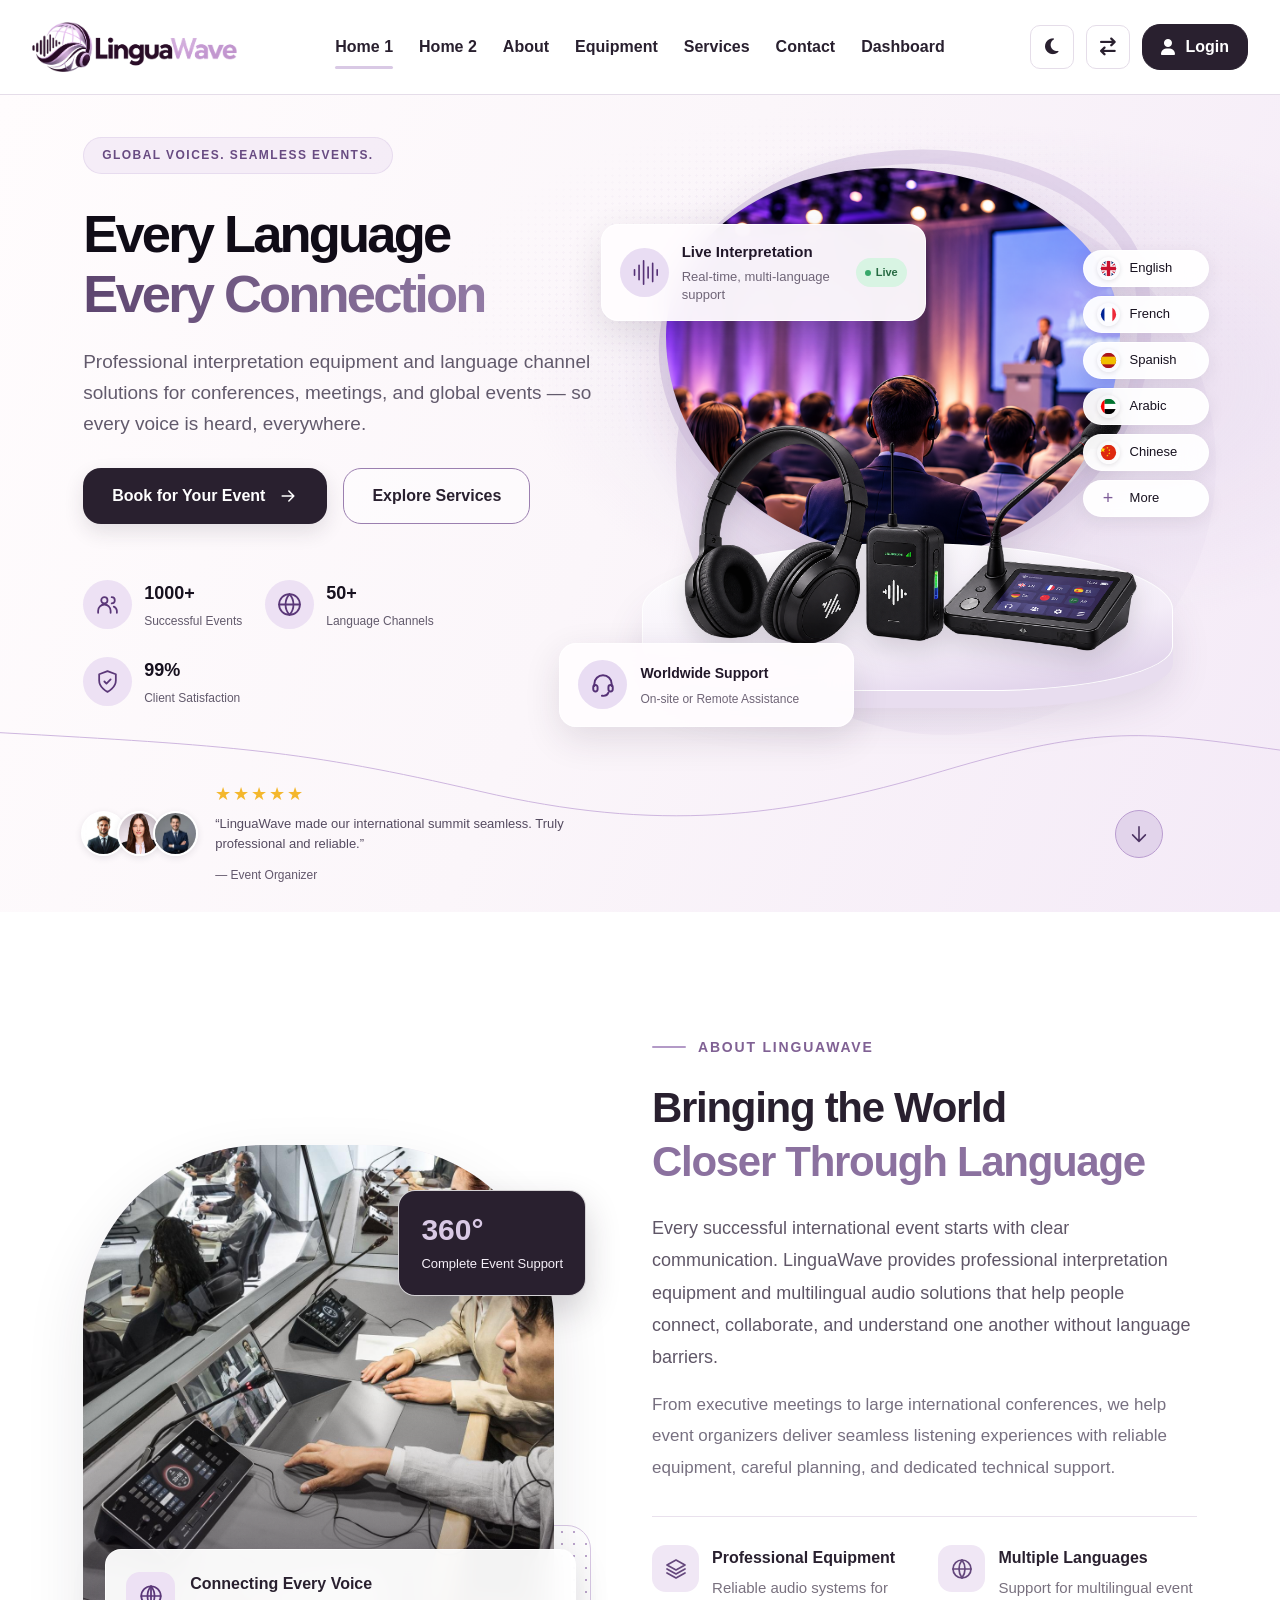
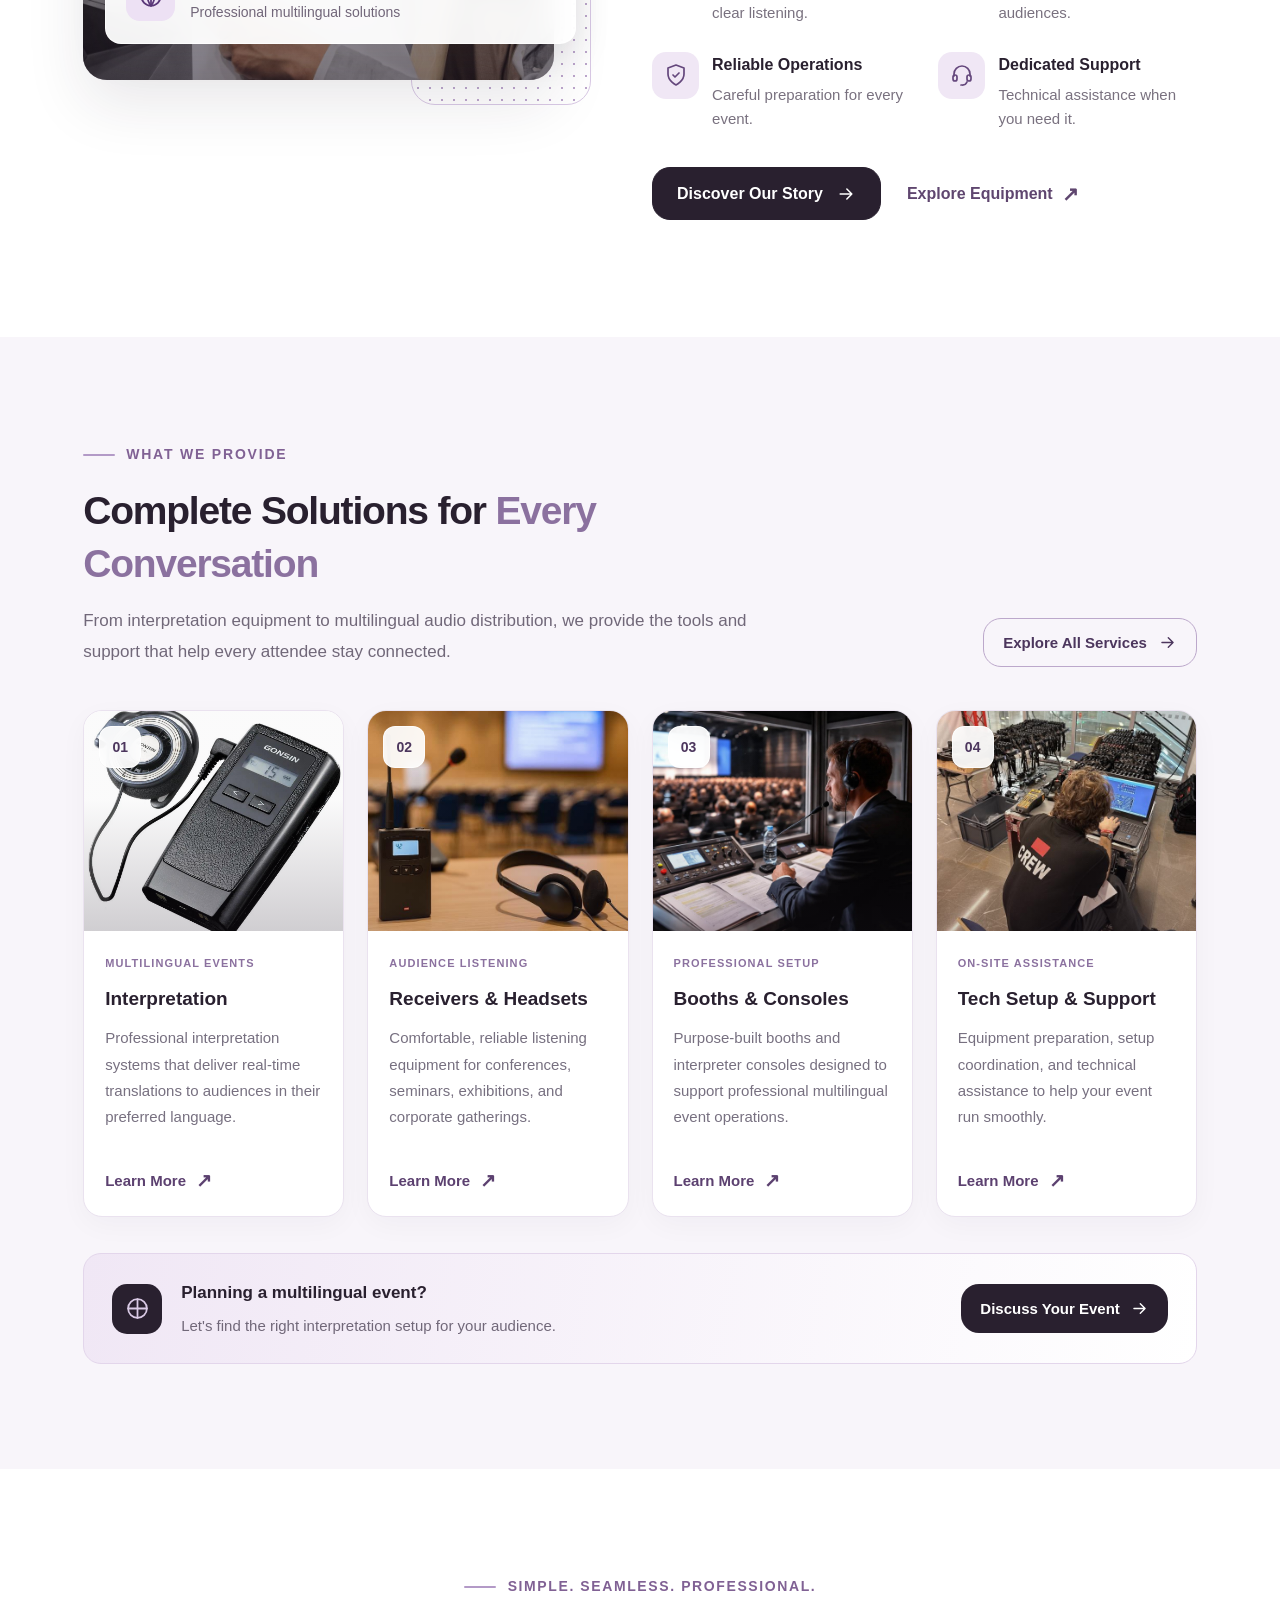
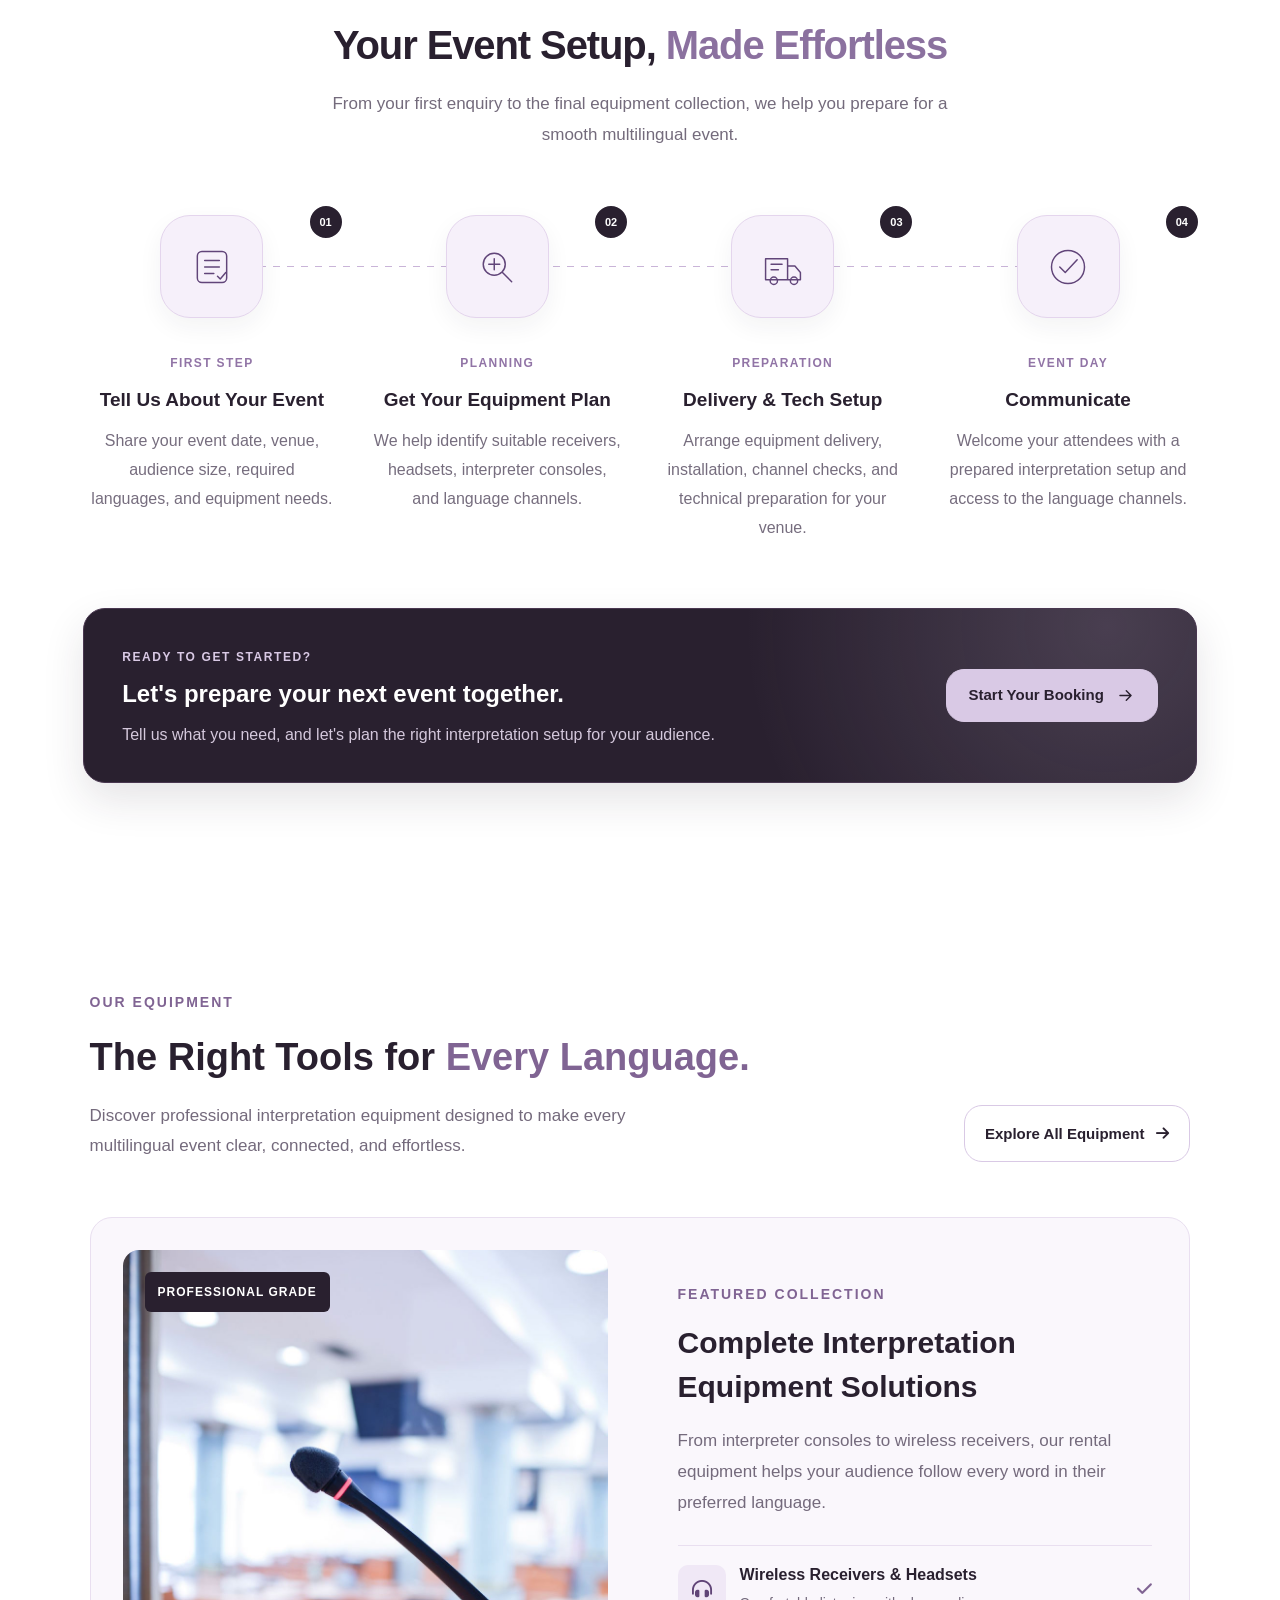
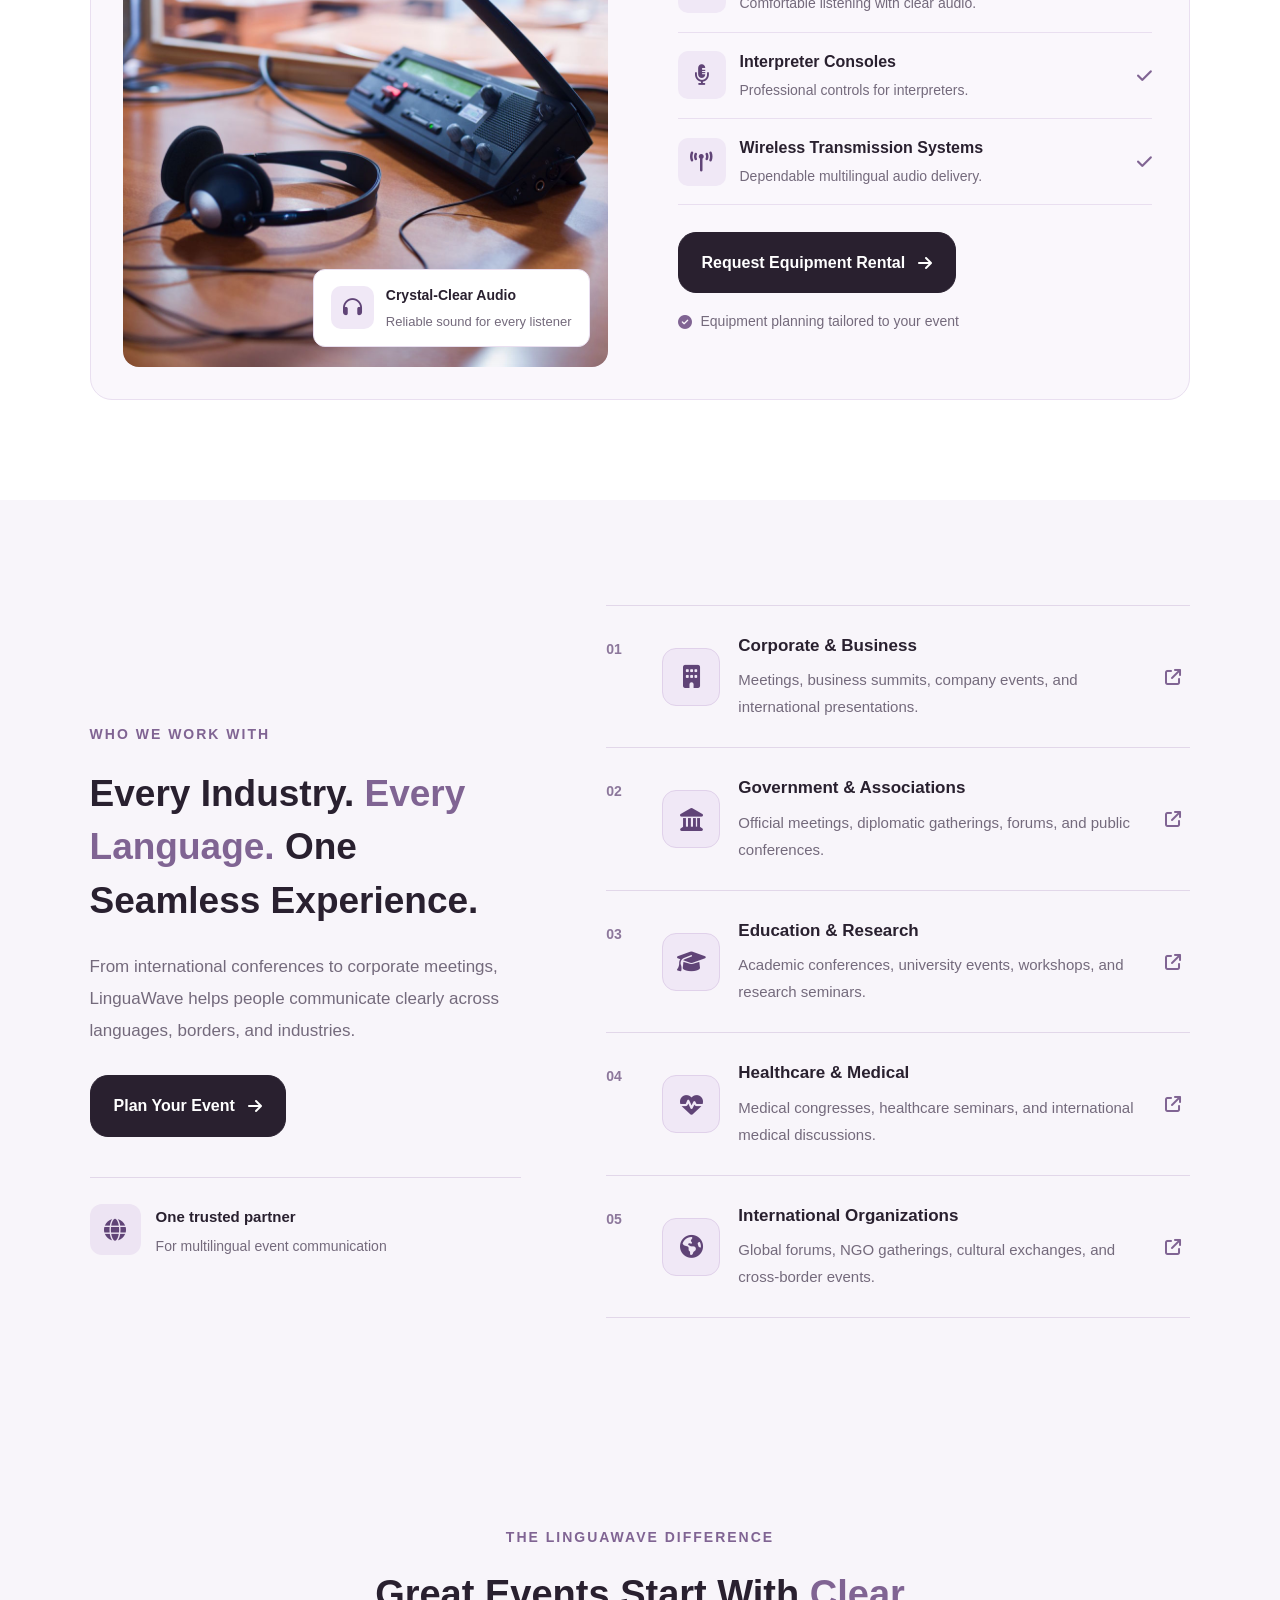
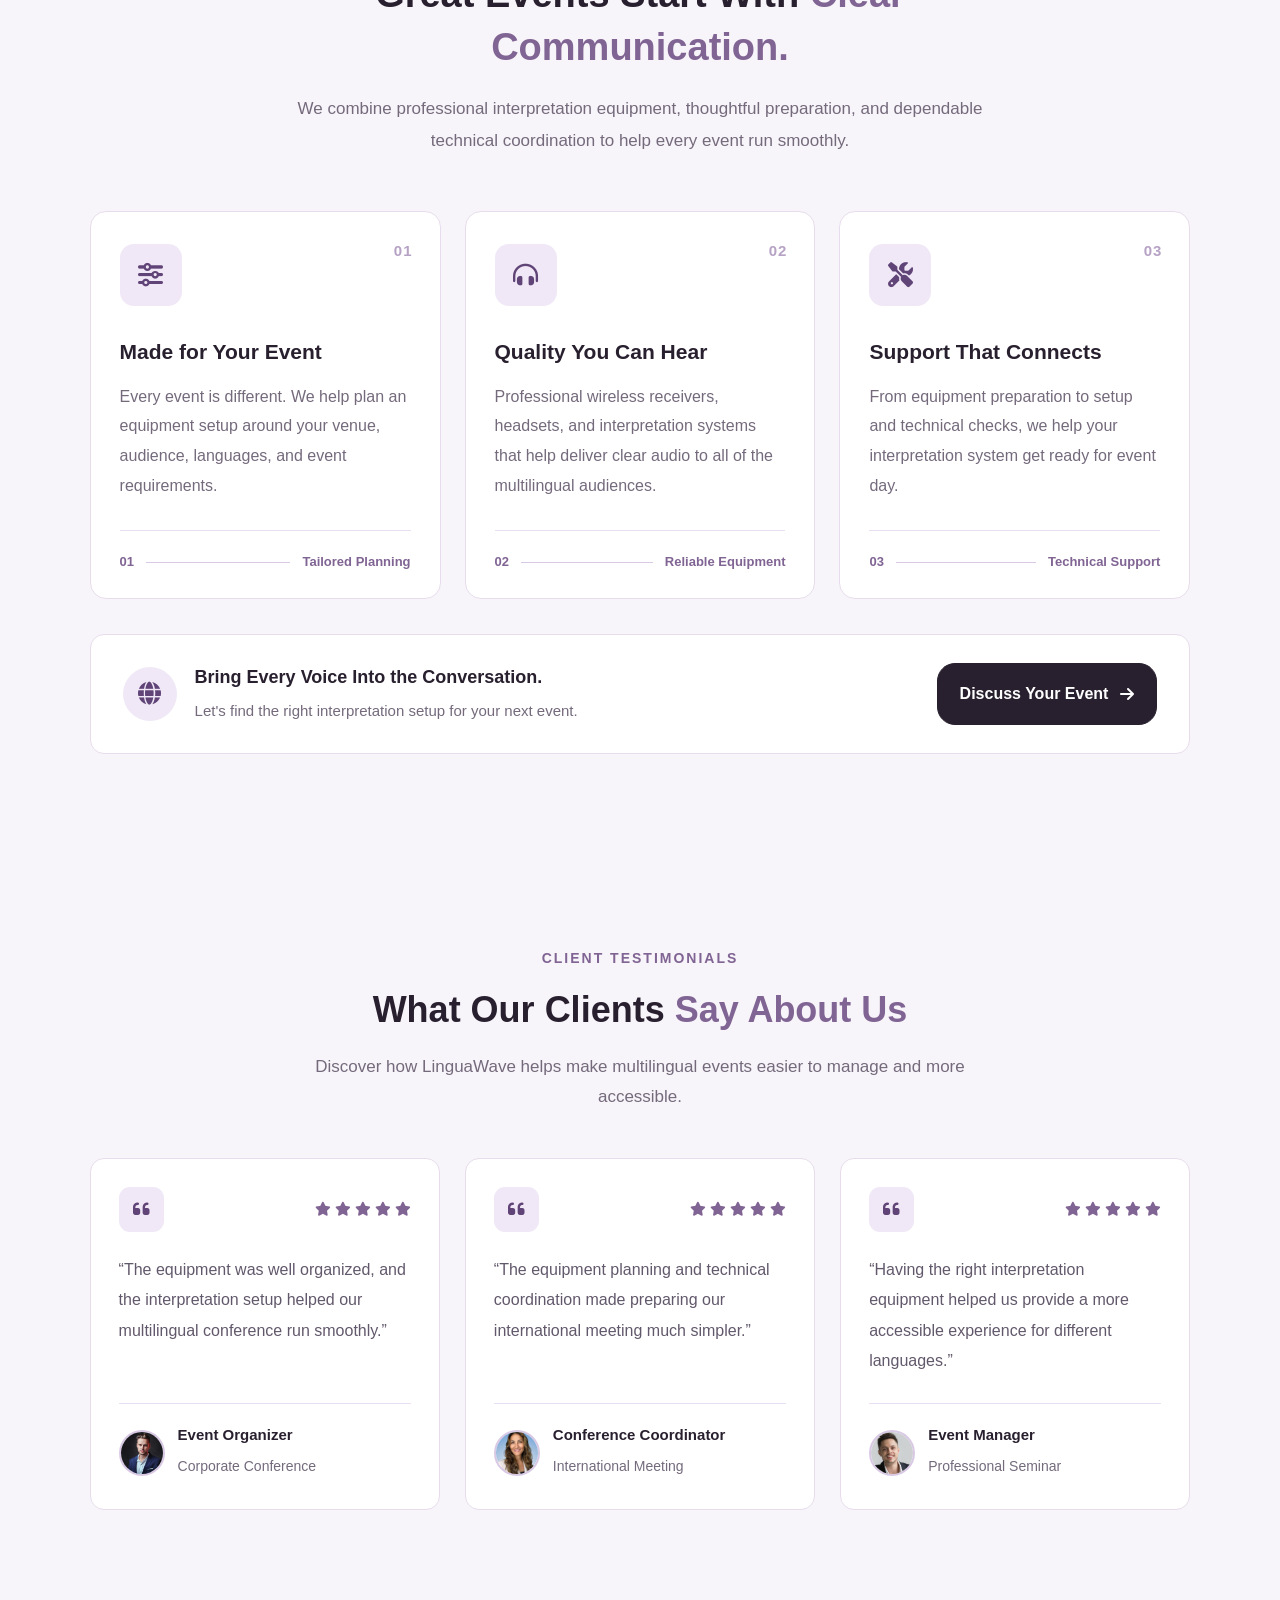
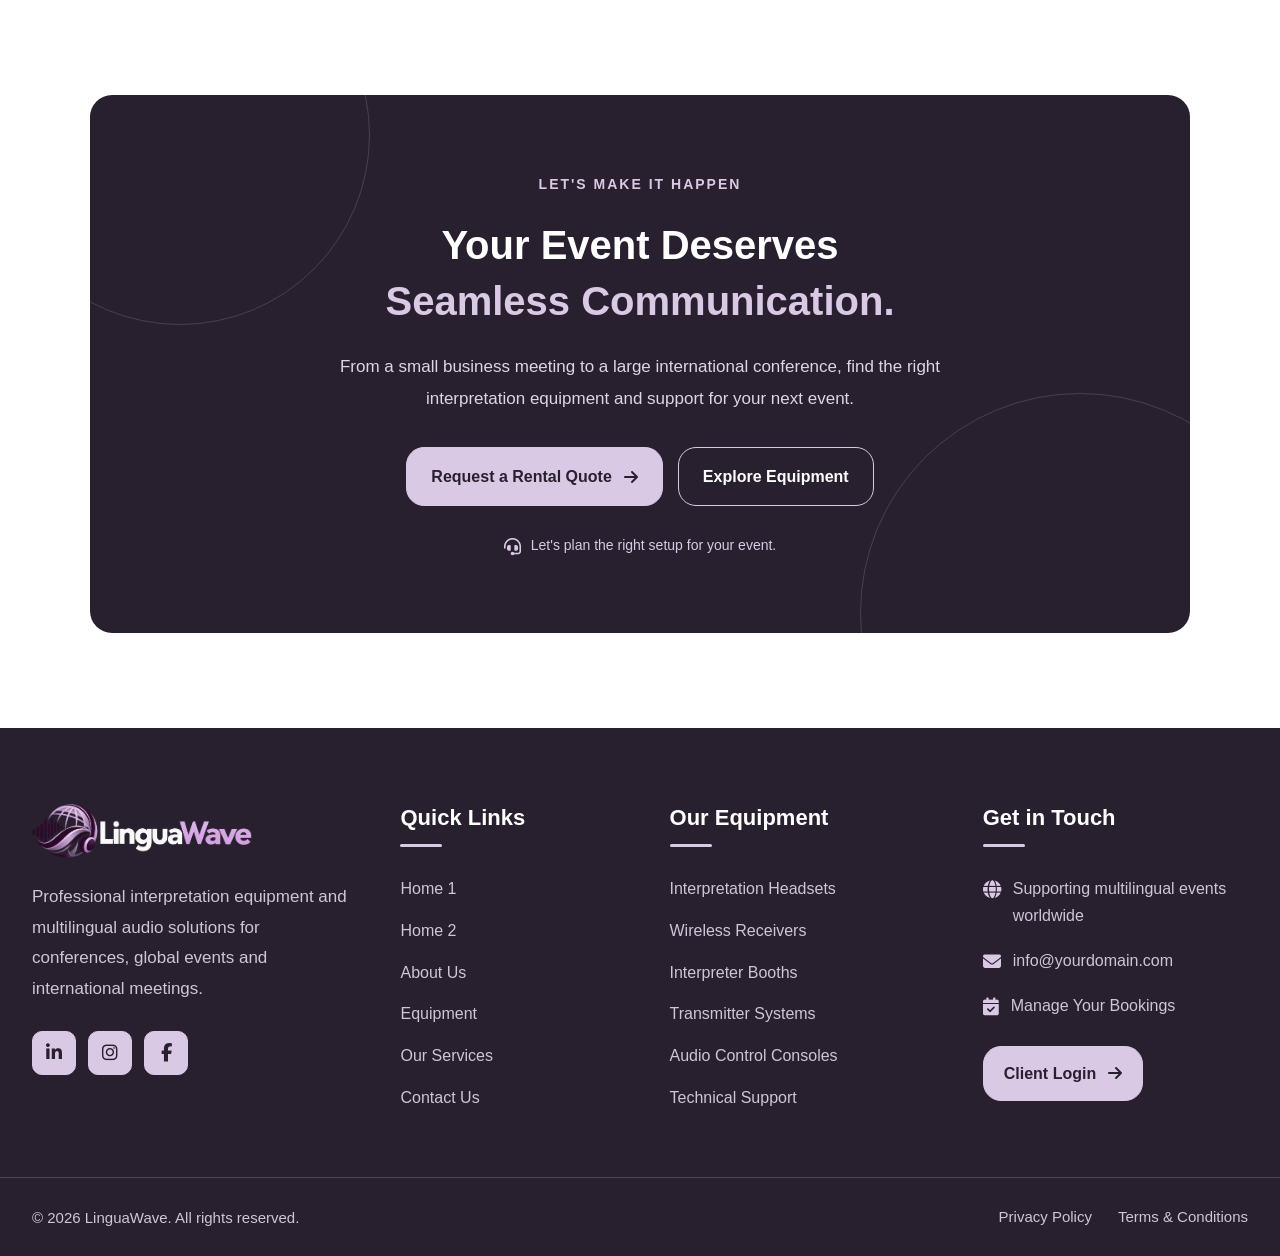
==== commit f0905be3: "Add files via upload" ====
--- a/index.html
+++ b/index.html
@@ -522,7 +522,7 @@
                     <div class="lw-service-body">
                         <span class="lw-service-tag">MULTILINGUAL EVENTS</span>
 
-                        <h3>Simultaneous Interpretation</h3>
+                        <h3>Interpretation</h3>
 
                         <p>
                             Professional interpretation systems that deliver
@@ -549,7 +549,7 @@
                     <div class="lw-service-body">
                         <span class="lw-service-tag">AUDIENCE LISTENING</span>
 
-                        <h3>Wireless Receivers & Headsets</h3>
+                        <h3>Receivers & Headsets</h3>
 
                         <p>
                             Comfortable, reliable listening equipment for
@@ -576,7 +576,7 @@
                     <div class="lw-service-body">
                         <span class="lw-service-tag">PROFESSIONAL SETUP</span>
 
-                        <h3>Interpreter Booths & Consoles</h3>
+                        <h3>Booths & Consoles</h3>
 
                         <p>
                             Purpose-built booths and interpreter consoles
@@ -603,7 +603,7 @@
                     <div class="lw-service-body">
                         <span class="lw-service-tag">ON-SITE ASSISTANCE</span>
 
-                        <h3>Technical Setup & Support</h3>
+                        <h3>Tech Setup & Support</h3>
 
                         <p>
                             Equipment preparation, setup coordination, and
@@ -733,7 +733,7 @@
 
                     <div class="lw-process-step-content">
                         <span class="lw-process-step-label">PREPARATION</span>
-                        <h3>Delivery & Technical Setup</h3>
+                        <h3>Delivery & Tech Setup</h3>
                         <p>
                             Arrange equipment delivery, installation,
                             channel checks, and technical preparation
@@ -756,11 +756,10 @@
 
                     <div class="lw-process-step-content">
                         <span class="lw-process-step-label">EVENT DAY</span>
-                        <h3>Connect & Communicate</h3>
+                        <h3>Communicate</h3>
                         <p>
                             Welcome your attendees with a prepared
-                            interpretation setup and access to the
-                            required language channels.
+                            interpretation setup and access to the language channels.
                         </p>
                     </div>
                 </article>
@@ -1120,9 +1119,9 @@
                     <h3>Quality You Can Hear</h3>
 
                     <p>
-                        Professional receivers, headsets, and
-                        interpretation systems help deliver clear
-                        audio to multilingual audiences.
+                        Professional wireless receivers, headsets, and
+                        interpretation systems that help deliver clear
+                        audio to all of the multilingual audiences.
                     </p>
 
                     <div class="lw-why-card-bottom">
@@ -1286,7 +1285,7 @@
                     <p class="lw-testimonial-review">
                         “Having the right interpretation equipment
                         helped us provide a more accessible experience
-                        for attendees speaking different languages.”
+                        for different languages.”
                     </p>
 
                     <div class="lw-testimonial-author">
--- a/css/style.css
+++ b/css/style.css
@@ -0,0 +1,28266 @@
+/* ==============================
+   LinguaWave - Global Styles
+================================= */
+
+:root {
+    /* Primary & Secondary Colors */
+    --primary-color: #29202F;
+    --secondary-color: #D9C9E5;
+
+    /* Text Colors */
+    --text-primary: #29202F;
+    --text-secondary: #655A6B;
+
+    /* Background Colors */
+    --background-color: #FFFFFF;
+    --surface-color: #F8F5FA;
+
+    /* Border */
+    --border-color: #E5DDE9;
+
+    /* Typography */
+    --heading-font: 'Sora', sans-serif;
+    --body-font: 'DM Sans', sans-serif;
+
+    /* Font Weights */
+    --heading-weight: 600;
+    --body-weight: 400;
+
+    /* Layout */
+    --container-width: 1320px;
+    --section-spacing: 88px;
+    --border-radius: 12px;
+
+    /* Transition */
+    --transition: all 0.3s ease;
+}
+
+/* ==============================
+   Reset
+================================= */
+
+* {
+    margin: 0;
+    padding: 0;
+    box-sizing: border-box;
+}
+
+html {
+    scroll-behavior: smooth;
+}
+
+body {
+    font-family: var(--body-font);
+    font-size: 17px;
+    font-weight: var(--body-weight);
+    line-height: 1.7;
+    color: var(--text-primary);
+    background-color: var(--background-color);
+    overflow-x: hidden;
+}
+
+img {
+    display: block;
+    max-width: 100%;
+    height: auto;
+}
+
+a {
+    color: inherit;
+    text-decoration: none;
+    transition: var(--transition);
+}
+
+button,
+input,
+textarea,
+select {
+    font: inherit;
+}
+
+button {
+    cursor: pointer;
+    border: none;
+}
+
+ul,
+ol {
+    list-style: none;
+}
+
+/* ==============================
+   Typography
+================================= */
+
+h1,
+h2,
+h3,
+h4,
+h5,
+h6 {
+    font-family: var(--heading-font);
+    font-weight: var(--heading-weight);
+    line-height: 1.3;
+    color: var(--primary-color);
+}
+
+h1 {
+    font-size: 54px;
+}
+
+h2 {
+    font-size: 42px;
+}
+
+h3 {
+    font-size: 29px;
+}
+
+p {
+    font-size: 17px;
+    font-weight: var(--body-weight);
+    line-height: 1.8;
+    color: var(--text-secondary);
+}
+
+/* ==============================
+   Container
+================================= */
+
+.container {
+    width: min(100% - 48px, var(--container-width));
+    margin-inline: auto;
+}
+
+/* ==============================
+   Buttons
+================================= */
+
+
+.btn {
+    display: inline-flex;
+    align-items: center;
+    justify-content: center;
+    gap: 10px;
+    padding: 14px 26px;
+    border-radius: var(--border-radius);
+    font-size: 16px;
+    font-weight: 600;
+    transition: var(--transition);
+}
+
+.btn-primary {
+    color: #FFFFFF;
+    background-color: var(--primary-color);
+}
+
+.btn-primary:hover {
+    background-color: #403247;
+}
+
+.btn-secondary {
+    color: var(--primary-color);
+    background-color: var(--secondary-color);
+}
+
+.btn-secondary:hover {
+    background-color: #CDB9DC;
+}
+
+/* ==============================
+   General Sections
+================================= */
+
+section {
+    padding-block: var(--section-spacing);
+}
+
+.section-heading {
+    margin-bottom: 20px;
+}
+
+.section-description {
+    max-width: 680px;
+}
+
+/* Section Heading */
+
+.section-heading {
+    max-width: 780px;
+    margin: 0 auto 48px;
+    text-align: center;
+}
+
+.section-label {
+    display: inline-block;
+    margin-bottom: 18px;
+    padding: 8px 16px;
+    background-color: var(--secondary-color);
+    color: var(--primary-color);
+    font-family: var(--body-font);
+    font-size: 14px;
+    font-weight: 600;
+    letter-spacing: 1.5px;
+    text-transform: uppercase;
+    border-radius: 6px;
+}
+
+.section-heading h2 {
+    margin-bottom: 20px;
+    font-family: var(--heading-font);
+    font-size: 42px;
+    font-weight: 600;
+    line-height: 1.3;
+    color: var(--primary-color);
+}
+
+.section-heading h2 span {
+    display: block;
+    color: var(--primary-color);
+}
+
+.section-heading p {
+    max-width: 680px;
+    margin: 0 auto;
+    font-family: var(--body-font);
+    font-size: 17px;
+    font-weight: 400;
+    line-height: 1.8;
+    color: var(--text-secondary);
+}
+
+/* Dark Mode */
+
+html.dark-mode .section-heading h2,
+html.dark-mode .section-heading h2 span {
+    color: var(--text-primary);
+}
+
+/* Responsive */
+
+@media (max-width: 768px) {
+    .section-heading {
+        margin-bottom: 36px;
+    }
+
+    .section-heading h2 {
+        font-size: 35px;
+    }
+
+    .section-heading p {
+        font-size: 17px;
+    }
+}
+
+@media (max-width: 360px) {
+    .section-heading h2 {
+        font-size: 31px;
+    }
+
+    .section-label {
+        font-size: 13px;
+    }
+}
+
+/* ==============================
+   Dark Mode
+================================= */
+
+html.dark-mode {
+    --text-primary: #F5EFF8;
+    --text-secondary: #D0C4D7;
+
+    --background-color: #29202F;
+    --surface-color: #352A3C;
+    --border-color: #514458;
+}
+
+html.dark-mode h1,
+html.dark-mode h2,
+html.dark-mode h3,
+html.dark-mode h4,
+html.dark-mode h5,
+html.dark-mode h6 {
+    color: #F5EFF8;
+}
+
+/* ==============================
+   Responsive Typography
+================================= */
+
+@media (max-width: 768px) {
+    :root {
+        --section-spacing: 64px;
+    }
+
+    h1 {
+        font-size: 40px;
+    }
+
+    h2 {
+        font-size: 33px;
+    }
+
+    h3 {
+        font-size: 25px;
+    }
+
+    .container {
+        width: min(100% - 36px, var(--container-width));
+    }
+}
+
+@media (max-width: 360px) {
+    h1 {
+        font-size: 34px;
+    }
+
+    h2 {
+        font-size: 29px;
+    }
+
+    .container {
+        width: min(100% - 28px, var(--container-width));
+    }
+}
+
+/* ==========================================
+   SCROLL TO TOP - HOME 2
+========================================== */
+
+.lw2-scroll-top {
+    position: fixed;
+    right: 6px;
+    bottom: 8px;
+    z-index: 9999;
+
+    display: flex;
+    align-items: center;
+    justify-content: center;
+
+    width: 38px;
+    height: 38px;
+    padding: 0;
+
+    border: 1px solid #D9C9E5;
+    border-radius: 50%;
+    background: #29202F;
+    color: #FFFFFF;
+
+    font-size: 12px;
+    cursor: pointer;
+
+    opacity: 0;
+    visibility: hidden;
+    pointer-events: none;
+    transform: translateY(12px);
+
+    box-shadow: 0 6px 20px rgba(41, 32, 47, 0.18);
+
+    transition:
+        opacity 0.3s ease,
+        visibility 0.3s ease,
+        transform 0.3s ease,
+        background 0.3s ease,
+        color 0.3s ease;
+}
+
+.lw2-scroll-top.is-visible {
+    opacity: 1;
+    visibility: visible;
+    pointer-events: auto;
+    transform: translateY(0);
+}
+
+.lw2-scroll-top:hover {
+    background: #D9C9E5;
+    color: #29202F;
+    transform: translateY(-4px);
+}
+
+.lw2-scroll-top:focus-visible {
+    outline: 3px solid #A98BEA;
+    outline-offset: 4px;
+}
+
+/* Dark mode */
+
+html.dark-mode .lw2-scroll-top {
+    border-color: #D9C9E5;
+    background: #D9C9E5;
+    color: #29202F;
+}
+
+html.dark-mode .lw2-scroll-top:hover {
+    background: #FFFFFF;
+    border-color: #FFFFFF;
+}
+
+/* RTL */
+
+html[dir="rtl"] .lw2-scroll-top {
+    right: auto;
+    left: 28px;
+}
+
+/****************************************************Header**************************************************************/
+
+/* =========================================
+   LinguaWave Header
+========================================= */
+
+:root {
+    --lw-header-height: 94px;
+    --lw-header-bg: #FFFFFF;
+    --lw-header-text: #29202F;
+    --lw-header-border: #E5DDE9;
+    --lw-header-hover: #F1EAF6;
+}
+
+/* Header Base */
+
+.lw-header {
+    position: sticky;
+    top: 0;
+    z-index: 1000;
+    width: 100%;
+    background: var(--lw-header-bg);
+    border-bottom: 1px solid var(--lw-header-border);
+    transition: background-color 0.3s ease,
+        border-color 0.3s ease;
+}
+
+.lw-header-container {
+    width: min(100% - 64px, 1440px);
+    min-height: var(--lw-header-height);
+    margin-inline: auto;
+    display: grid;
+    grid-template-columns: 1fr auto 1fr;
+    align-items: center;
+    gap: 28px;
+}
+
+/* Logo */
+
+.lw-logo {
+    display: inline-flex;
+    align-items: center;
+    justify-self: start;
+    min-width: 0;
+}
+
+.lw-logo img {
+    display: block;
+    width: 205px;
+    max-width: 100%;
+    height: auto;
+    object-fit: contain;
+}
+
+/* Desktop Navigation */
+
+.lw-desktop-nav {
+    display: flex;
+    align-items: center;
+    justify-content: center;
+    gap: 26px;
+    white-space: nowrap;
+}
+
+.lw-nav-link {
+    position: relative;
+    display: inline-flex;
+    align-items: center;
+    min-height: 44px;
+    padding: 8px 0;
+    color: var(--lw-header-text);
+    font-family: var(--body-font);
+    font-size: 16px;
+    font-weight: 600;
+    text-decoration: none;
+    transition: color 0.25s ease;
+}
+
+.lw-nav-link::after {
+    content: "";
+    position: absolute;
+    bottom: 0;
+    inset-inline-start: 0;
+    width: 0;
+    height: 3px;
+    background: var(--secondary-color);
+    border-radius: 5px;
+    transition: width 0.25s ease;
+}
+
+.lw-nav-link:hover,
+.lw-nav-link.active {
+    color: var(--primary-color);
+}
+
+.lw-nav-link:hover::after,
+.lw-nav-link.active::after {
+    width: 100%;
+}
+
+/* Header Actions */
+
+.lw-desktop-actions {
+    display: flex;
+    align-items: center;
+    justify-self: end;
+    gap: 12px;
+}
+
+.lw-icon-btn {
+    display: inline-flex;
+    align-items: center;
+    justify-content: center;
+    width: 44px;
+    height: 44px;
+    flex-shrink: 0;
+    color: var(--lw-header-text);
+    background: transparent;
+    border: 1px solid var(--lw-header-border);
+    border-radius: 10px;
+    font-size: 18px;
+    transition: all 0.25s ease;
+}
+
+.lw-icon-btn:hover,
+.lw-icon-btn.is-enabled {
+    color: var(--primary-color);
+    background: var(--secondary-color);
+    border-color: var(--secondary-color);
+}
+
+/* Login Button */
+
+.lw-login-btn {
+    display: inline-flex;
+    align-items: center;
+    justify-content: center;
+    gap: 10px;
+    min-height: 46px;
+    padding: 8px 18px;
+    color: #FFFFFF;
+    background: var(--primary-color);
+    border: 1px solid var(--primary-color);
+    border-radius: 10px;
+    font-family: var(--body-font);
+    font-size: 16px;
+    font-weight: 600;
+    text-decoration: none;
+    white-space: nowrap;
+    transition: all 0.25s ease;
+}
+
+.lw-login-btn:hover {
+    color: var(--primary-color);
+    background: var(--secondary-color);
+    border-color: var(--secondary-color);
+}
+
+/* Hide Mobile Elements on Desktop */
+
+.lw-menu-toggle,
+.lw-mobile-menu {
+    display: none;
+}
+
+/* Keyboard Accessibility */
+
+.lw-header a:focus-visible,
+.lw-header button:focus-visible {
+    outline: 3px solid var(--secondary-color);
+    outline-offset: 4px;
+}
+
+/* =========================================
+   Dark Mode
+========================================= */
+
+html.dark-mode {
+    --lw-header-bg: #29202F;
+    --lw-header-text: #F5EFF8;
+    --lw-header-border: #514458;
+    --lw-header-hover: #403247;
+}
+
+html.dark-mode .lw-nav-link:hover,
+html.dark-mode .lw-nav-link.active {
+    color: var(--secondary-color);
+}
+
+html.dark-mode .lw-icon-btn {
+    color: #F5EFF8;
+    border-color: #514458;
+}
+
+html.dark-mode .lw-icon-btn:hover,
+html.dark-mode .lw-icon-btn.is-enabled {
+    color: var(--primary-color);
+    background: var(--secondary-color);
+    border-color: var(--secondary-color);
+}
+
+html.dark-mode .lw-login-btn {
+    color: var(--primary-color);
+    background: var(--secondary-color);
+    border-color: var(--secondary-color);
+}
+
+html.dark-mode .lw-login-btn:hover {
+    color: #FFFFFF;
+    background: #403247;
+    border-color: #514458;
+}
+
+/* =========================================
+   Tablet + Mobile Navigation
+   Menu toggle visible through 1024px
+========================================= */
+
+@media (max-width: 1024px) {
+
+    .lw-header-container {
+        min-height: 82px;
+        width: calc(100% - 40px);
+        grid-template-columns: 1fr auto;
+        gap: 18px;
+    }
+
+    .lw-logo img {
+        width: 190px;
+    }
+
+    .lw-desktop-nav,
+    .lw-desktop-actions {
+        display: none;
+    }
+
+    .lw-menu-toggle {
+        display: flex;
+        flex-direction: column;
+        align-items: center;
+        justify-content: center;
+        gap: 6px;
+        width: 48px;
+        height: 48px;
+        padding: 10px;
+        color: var(--lw-header-text);
+        background: transparent;
+        border: 1px solid var(--lw-header-border);
+        border-radius: 10px;
+        cursor: pointer;
+        transition: background 0.25s ease;
+    }
+
+    .lw-menu-toggle:hover,
+    .lw-menu-toggle.is-open {
+        background: var(--secondary-color);
+    }
+
+    .lw-menu-toggle span {
+        display: block;
+        width: 23px;
+        height: 2px;
+        background: var(--lw-header-text);
+        border-radius: 5px;
+        transition: transform 0.25s ease,
+            opacity 0.25s ease;
+    }
+
+    .lw-menu-toggle.is-open span:nth-child(1) {
+        transform: translateY(8px) rotate(45deg);
+    }
+
+    .lw-menu-toggle.is-open span:nth-child(2) {
+        opacity: 0;
+    }
+
+    .lw-menu-toggle.is-open span:nth-child(3) {
+        transform: translateY(-8px) rotate(-45deg);
+    }
+
+    .lw-mobile-menu {
+        position: absolute;
+        top: 100%;
+        inset-inline: 0;
+        display: block;
+        max-height: calc(100dvh - 82px);
+        overflow-y: auto;
+        padding: 22px 24px 28px;
+        background: var(--lw-header-bg);
+        border-top: 1px solid var(--lw-header-border);
+        border-bottom: 1px solid var(--lw-header-border);
+        box-shadow: 0 14px 28px rgba(20, 10, 25, 0.10);
+        visibility: hidden;
+        opacity: 0;
+        pointer-events: none;
+        transform: translateY(-8px);
+        transition: opacity 0.25s ease,
+            transform 0.25s ease,
+            visibility 0.25s ease;
+    }
+
+    .lw-mobile-menu.is-open {
+        visibility: visible;
+        opacity: 1;
+        pointer-events: auto;
+        transform: translateY(0);
+    }
+
+    .lw-mobile-nav {
+        display: flex;
+        flex-direction: column;
+        gap: 4px;
+    }
+
+    .lw-mobile-nav .lw-nav-link {
+        display: flex;
+        width: 100%;
+        min-height: 48px;
+        padding: 12px 14px;
+        border-radius: 8px;
+    }
+
+    .lw-mobile-nav .lw-nav-link::after {
+        display: none;
+    }
+
+    .lw-mobile-nav .lw-nav-link:hover,
+    .lw-mobile-nav .lw-nav-link.active {
+        color: var(--primary-color);
+        background: var(--secondary-color);
+    }
+
+    .lw-mobile-actions {
+        display: grid;
+        grid-template-columns: 1fr 1fr;
+        gap: 12px;
+        margin-top: 20px;
+        padding-top: 20px;
+        border-top: 1px solid var(--lw-header-border);
+    }
+
+    .lw-mobile-action {
+        display: flex;
+        align-items: center;
+        justify-content: flex-start;
+        gap: 10px;
+        min-height: 48px;
+        padding: 12px;
+        color: var(--lw-header-text);
+        background: transparent;
+        border: 1px solid var(--lw-header-border);
+        border-radius: 9px;
+        font-size: 15px;
+        font-weight: 600;
+        text-align: start;
+        transition: all 0.25s ease;
+    }
+
+    .lw-mobile-action:hover,
+    .lw-mobile-action.is-enabled {
+        color: var(--primary-color);
+        background: var(--secondary-color);
+        border-color: var(--secondary-color);
+    }
+
+    .lw-mobile-login {
+        grid-column: 1 / -1;
+        width: 100%;
+    }
+
+    html.dark-mode .lw-mobile-nav .lw-nav-link:hover,
+    html.dark-mode .lw-mobile-nav .lw-nav-link.active {
+        color: var(--primary-color);
+        background: var(--secondary-color);
+    }
+}
+
+/* =========================================
+   Smaller Mobile Screens
+========================================= */
+
+@media (max-width: 480px) {
+
+    .lw-header-container {
+        width: calc(100% - 28px);
+        min-height: 74px;
+        gap: 12px;
+    }
+
+    .lw-logo img {
+        width: 158px;
+    }
+
+    .lw-menu-toggle {
+        width: 44px;
+        height: 44px;
+    }
+
+    .lw-mobile-menu {
+        max-height: calc(100dvh - 74px);
+        padding: 18px 16px 24px;
+    }
+
+    .lw-mobile-actions {
+        grid-template-columns: 1fr;
+    }
+
+    .lw-mobile-login {
+        grid-column: auto;
+    }
+}
+
+/* Reduced Motion */
+
+@media (prefers-reduced-motion: reduce) {
+
+    .lw-header *,
+    .lw-header *::before,
+    .lw-header *::after {
+        scroll-behavior: auto;
+        transition-duration: 0.01ms;
+    }
+}
+
+/******************************************************Footer************************************************************/
+
+
+/* =========================================
+   LinguaWave Footer
+========================================= */
+
+.lw-footer {
+    background: var(--primary-color);
+    color: #F5EFF8;
+}
+
+/* Footer Main */
+
+.lw-footer-main {
+    padding: 76px 0 64px;
+}
+
+.lw-footer-container {
+    width: min(100% - 64px, 1320px);
+    margin-inline: auto;
+
+    display: grid;
+    grid-template-columns: 1.45fr 1fr 1.2fr 1.2fr;
+    gap: 48px;
+}
+
+/* Brand */
+
+.lw-footer-logo {
+    display: inline-flex;
+    align-items: center;
+    margin-bottom: 24px;
+}
+
+.lw-footer-logo img {
+    width: 220px;
+    max-width: 100%;
+    height: auto;
+    object-fit: contain;
+}
+
+.lw-footer-description {
+    max-width: 340px;
+    margin-bottom: 26px;
+
+    color: #D0C4D7;
+    font-family: var(--body-font);
+    font-size: 17px;
+    font-weight: 400;
+    line-height: 1.8;
+}
+
+/* Social Icons */
+
+.lw-footer-socials {
+    display: flex;
+    align-items: center;
+    gap: 12px;
+}
+
+.lw-footer-socials a {
+    display: inline-flex;
+    align-items: center;
+    justify-content: center;
+
+    width: 44px;
+    height: 44px;
+
+    color: var(--primary-color);
+    background: var(--secondary-color);
+    border: 1px solid var(--secondary-color);
+    border-radius: 10px;
+
+    font-size: 18px;
+    transition: var(--transition);
+}
+
+.lw-footer-socials a:hover {
+    color: #FFFFFF;
+    background: transparent;
+    border-color: var(--secondary-color);
+    transform: translateY(-3px);
+}
+
+/* Footer Columns */
+
+.lw-footer-column h3 {
+    position: relative;
+    margin-bottom: 28px;
+    padding-bottom: 14px;
+
+    color: #FFFFFF;
+    font-family: var(--heading-font);
+    font-size: 22px;
+    font-weight: 600;
+}
+
+.lw-footer-column h3::after {
+    content: "";
+    position: absolute;
+    bottom: 0;
+    inset-inline-start: 0;
+
+    width: 42px;
+    height: 3px;
+
+    background: var(--secondary-color);
+    border-radius: 5px;
+}
+
+.lw-footer-column ul {
+    display: flex;
+    flex-direction: column;
+    gap: 13px;
+}
+
+.lw-footer-column ul li a {
+    display: inline-block;
+
+    color: #D0C4D7;
+    font-family: var(--body-font);
+    font-size: 16px;
+    font-weight: 400;
+
+    transition: var(--transition);
+}
+
+.lw-footer-column ul li a:hover {
+    color: var(--secondary-color);
+    transform: translateX(4px);
+}
+
+/* Contact */
+
+.lw-footer-contact>p {
+    display: flex;
+    align-items: flex-start;
+    gap: 12px;
+
+    margin-bottom: 18px;
+
+    color: #D0C4D7;
+    font-size: 16px;
+    line-height: 1.7;
+}
+
+.lw-footer-contact>p>i {
+    flex-shrink: 0;
+    margin-top: 6px;
+
+    color: var(--secondary-color);
+    font-size: 18px;
+}
+
+.lw-footer-contact>p a {
+    overflow-wrap: anywhere;
+    color: #D0C4D7;
+}
+
+.lw-footer-contact>p a:hover {
+    color: var(--secondary-color);
+}
+
+/* Footer CTA */
+
+.lw-footer-cta {
+    display: inline-flex;
+    align-items: center;
+    justify-content: center;
+    gap: 12px;
+
+    margin-top: 8px;
+    padding: 13px 20px;
+
+    color: var(--primary-color);
+    background: var(--secondary-color);
+    border: 1px solid var(--secondary-color);
+    border-radius: 9px;
+
+    font-size: 16px;
+    font-weight: 600;
+
+    transition: var(--transition);
+}
+
+.lw-footer-cta:hover {
+    color: #FFFFFF;
+    background: transparent;
+}
+
+.lw-footer-cta i {
+    transition: transform 0.25s ease;
+}
+
+.lw-footer-cta:hover i {
+    transform: translateX(4px);
+}
+
+/* Footer Bottom */
+
+.lw-footer-bottom {
+    border-top: 1px solid #514458;
+}
+
+.lw-footer-bottom-container {
+    width: min(100% - 64px, 1320px);
+    min-height: 78px;
+    margin-inline: auto;
+
+    display: flex;
+    align-items: center;
+    justify-content: space-between;
+    gap: 24px;
+}
+
+.lw-footer-bottom p {
+    color: #D0C4D7;
+    font-size: 15px;
+}
+
+.lw-footer-bottom-links {
+    display: flex;
+    flex-wrap: wrap;
+    align-items: center;
+    gap: 26px;
+}
+
+.lw-footer-bottom-links a {
+    color: #D0C4D7;
+    font-size: 15px;
+    transition: color 0.25s ease;
+}
+
+.lw-footer-bottom-links a:hover {
+    color: var(--secondary-color);
+}
+
+/* =========================================
+   Dark Mode
+========================================= */
+
+html.dark-mode .lw-footer {
+    background: #201925;
+}
+
+html.dark-mode .lw-footer-bottom {
+    border-color: #514458;
+}
+
+/* =========================================
+   Tablet — iPad Pro / iPad Mini
+========================================= */
+
+@media (max-width: 1024px) {
+    .lw-footer-main {
+        padding: 64px 0 48px;
+    }
+
+    .lw-footer-container {
+        width: calc(100% - 48px);
+        grid-template-columns: repeat(2, minmax(0, 1fr));
+        gap: 44px 36px;
+    }
+
+    .lw-footer-logo img {
+        width: 200px;
+    }
+
+    .lw-footer-bottom-container {
+        width: calc(100% - 48px);
+    }
+}
+
+/* =========================================
+   Mobile
+========================================= */
+
+@media (max-width: 600px) {
+    .lw-footer-main {
+        padding: 52px 0 38px;
+    }
+
+    .lw-footer-container {
+        width: calc(100% - 36px);
+        grid-template-columns: 1fr;
+        gap: 38px;
+    }
+
+    .lw-footer-brand,
+    .lw-footer-column {
+        min-width: 0;
+    }
+
+    .lw-footer-logo img {
+        width: 190px;
+    }
+
+    .lw-footer-column h3 {
+        margin-bottom: 22px;
+    }
+
+    .lw-footer-bottom-container {
+        width: calc(100% - 36px);
+        min-height: auto;
+        padding-block: 24px;
+
+        flex-direction: column;
+        align-items: flex-start;
+        gap: 14px;
+    }
+
+    .lw-footer-bottom-links {
+        gap: 12px 22px;
+    }
+}
+
+/* Small Mobile */
+
+@media (max-width: 360px) {
+
+    .lw-footer-container,
+    .lw-footer-bottom-container {
+        width: calc(100% - 28px);
+    }
+
+    .lw-footer-logo img {
+        width: 170px;
+    }
+
+    .lw-footer-bottom-links {
+        flex-direction: column;
+        align-items: flex-start;
+        gap: 10px;
+    }
+}
+
+/****************************************************Home page 1************************************************************************/
+
+
+/* ========================================
+   LINGUAWAVE HOME 1 - HERO SECTION
+======================================== */
+
+.lw-hero {
+    --lw-primary: #29202F;
+    --lw-secondary: #D9C9E5;
+    --lw-text: #17111F;
+    --lw-muted: #625A6C;
+    --lw-card: rgba(255, 255, 255, 0.94);
+
+    position: relative;
+    isolation: isolate;
+    min-height: 740px;
+    overflow: hidden;
+    padding: 30px 6.5% 0;
+    background:
+        radial-gradient(ellipse at 79% 35%, rgba(217, 201, 229, .52), transparent 34%),
+        linear-gradient(112deg, #FFFCFD 0%, #FBF6FA 48%, #F4EAF7 100%);
+    color: var(--lw-text);
+    font-family: "DM Sans", sans-serif;
+}
+
+.lw-hero *,
+.lw-hero *::before,
+.lw-hero *::after {
+    box-sizing: border-box;
+}
+
+.lw-hero a {
+    text-decoration: none;
+}
+
+.lw-hero-dots {
+    position: absolute;
+    z-index: -1;
+    top: 14px;
+    right: 0;
+    width: 65%;
+    height: 390px;
+    opacity: .32;
+    background-image: radial-gradient(#C9B4D9 1.25px, transparent 1.25px);
+    background-size: 7px 7px;
+    mask-image: radial-gradient(ellipse at center, #000 0%, transparent 72%);
+    -webkit-mask-image: radial-gradient(ellipse at center, #000 0%, transparent 72%);
+    pointer-events: none;
+}
+
+.lw-hero-orb {
+    position: absolute;
+    z-index: -1;
+    top: 100px;
+    right: 5%;
+    width: 540px;
+    height: 540px;
+    border-radius: 50%;
+    background: linear-gradient(140deg, rgba(217, 201, 229, .75), rgba(255, 255, 255, .08));
+    pointer-events: none;
+}
+
+.lw-hero-main {
+    position: relative;
+    display: grid;
+    grid-template-columns: 47% 53%;
+    align-items: center;
+    min-height: 510px;
+    max-width: 1450px;
+    margin: 0 auto;
+}
+
+.lw-hero-content {
+    position: relative;
+    z-index: 2;
+    padding: 12px 0 30px;
+}
+
+.lw-hero-eyebrow {
+    display: inline-flex;
+    align-items: center;
+    min-height: 37px;
+    padding: 0 18px;
+    margin-bottom: 30px;
+    border: 1px solid rgba(217, 201, 229, .5);
+    border-radius: 50px;
+    background: rgba(241, 232, 246, .72);
+    color: #684B82;
+    font-size: 12px;
+    font-weight: 600;
+    letter-spacing: 1.45px;
+}
+
+.lw-hero-content h1 {
+    max-width: 650px;
+    margin: 0;
+    color: #100C17;
+    font-family: "Sora", sans-serif;
+    font-size: clamp(42px, 4.1vw, 62px);
+    font-weight: 600;
+    line-height: 1.14;
+    letter-spacing: -2.8px;
+}
+
+.lw-hero-content h1 span {
+    display: block;
+    color: #846A9A;
+    background: linear-gradient(95deg, #5D456F 0%, #A28BB5 100%);
+    background-clip: text;
+    -webkit-background-clip: text;
+    -webkit-text-fill-color: transparent;
+}
+
+.lw-hero-description {
+    max-width: 530px;
+    margin: 22px 0 28px;
+    color: var(--lw-muted);
+    font-size: 19px;
+    font-weight: 400;
+    line-height: 1.65;
+}
+
+.lw-hero-actions {
+    display: flex;
+    align-items: center;
+    flex-wrap: wrap;
+    gap: 16px;
+}
+
+
+
+.lw-btn {
+    display: inline-flex;
+    align-items: center;
+    justify-content: center;
+    gap: 13px;
+    min-height: 56px;
+    padding: 0 28px;
+    border: 1px solid transparent;
+    border-radius: var(--border-radius);
+    font-family: var(--body-font);
+    font-size: 16px;
+    font-weight: 600;
+    transition: var(--transition);
+}
+
+.lw-btn:hover {
+    transform: translateY(-3px);
+}
+
+.lw-btn-primary {
+    background: var(--lw-primary);
+    color: #FFFFFF;
+    box-shadow: 0 8px 20px rgba(41, 32, 47, .12);
+}
+
+.lw-btn-primary:hover {
+    background: #40304B;
+    box-shadow: 0 12px 24px rgba(41, 32, 47, .18);
+}
+
+.lw-btn svg {
+    width: 20px;
+    height: 20px;
+    fill: none;
+    stroke: currentColor;
+    stroke-width: 1.8;
+    stroke-linecap: round;
+    stroke-linejoin: round;
+}
+
+.lw-btn-outline {
+    border-color: #9B7FB0;
+    background: rgba(255, 255, 255, .36);
+    color: var(--lw-primary);
+}
+
+.lw-btn-outline:hover {
+    background: #FFFFFF;
+    box-shadow: 0 8px 20px rgba(41, 32, 47, .07);
+}
+
+/* Fix: Live badge overlapping interpretation text */
+.lw-live-card {
+    width: 370px;
+    min-height: 91px;
+    gap: 12px;
+    padding: 16px 18px;
+}
+
+.lw-live-card .lw-float-copy {
+    flex: 1;
+    min-width: 0;
+    gap: 6px;
+}
+
+.lw-live-card .lw-float-copy strong,
+.lw-live-card .lw-float-copy small {
+    white-space: normal;
+}
+
+.lw-live-card .lw-float-copy strong {
+    font-size: 15px;
+    line-height: 1.4;
+}
+
+.lw-live-card .lw-float-copy small {
+    font-size: 13px;
+    line-height: 1.4;
+}
+
+.lw-live-card .lw-live-status {
+    flex: 0 0 auto;
+    margin-left: 0;
+    white-space: nowrap;
+}
+
+.lw-hero-wave {
+    position: absolute;
+    z-index: 1;
+    right: 0;
+    bottom: 0;
+    left: 0;
+    width: 100%;
+    height: 110px;
+    transform: translateY(-85px);
+    pointer-events: none;
+}
+
+.lw-hero-wave path {
+    fill: none;
+    stroke: #C9B0DC;
+    stroke-width: 1;
+}
+
+/* STATISTICS */
+
+.lw-hero-stats {
+    display: flex;
+    align-items: center;
+    flex-wrap: wrap;
+    gap: 23px;
+    margin-top: 54px;
+}
+
+.lw-stat {
+    display: flex;
+    align-items: center;
+    gap: 12px;
+}
+
+.lw-stat-icon {
+    display: grid;
+    flex: 0 0 auto;
+    place-items: center;
+    width: 49px;
+    height: 49px;
+    border-radius: 50%;
+    background: #EDE1F4;
+    color: #5A3778;
+}
+
+.lw-stat-icon svg {
+    width: 25px;
+    height: 25px;
+    fill: none;
+    stroke: currentColor;
+    stroke-width: 1.7;
+    stroke-linecap: round;
+    stroke-linejoin: round;
+}
+
+.lw-stat-copy {
+    display: flex;
+    flex-direction: column;
+    gap: 3px;
+}
+
+.lw-stat-copy strong {
+    color: var(--lw-text);
+    font-family: "Sora", sans-serif;
+    font-size: 18px;
+    font-weight: 600;
+}
+
+.lw-stat-copy small {
+    color: var(--lw-muted);
+    font-size: 12px;
+    font-weight: 400;
+    white-space: nowrap;
+}
+
+/* RIGHT VISUAL */
+
+.lw-hero-visual {
+    position: relative;
+    min-width: 0;
+    min-height: 520px;
+}
+
+.lw-visual-halo {
+    position: absolute;
+    top: -22px;
+    right: 7%;
+    width: 84%;
+    height: 405px;
+    border: 14px solid rgba(217, 201, 229, .68);
+    border-radius: 48% 52% 44% 56% / 46% 42% 58% 54%;
+    background: linear-gradient(145deg, rgba(217, 201, 229, .2), rgba(255, 255, 255, .05));
+    transform: rotate(-8deg);
+}
+
+.lw-conference-frame {
+    position: absolute;
+    top: -4px;
+    right: 13%;
+    width: 77%;
+    height: 390px;
+    overflow: hidden;
+    border-radius: 49% 51% 45% 55% / 43% 42% 58% 57%;
+    background: #D9C9E5;
+    box-shadow: 0 18px 50px rgba(69, 43, 85, .12);
+}
+
+.lw-conference-image {
+    display: block;
+    width: 100%;
+    height: 100%;
+    object-fit: cover;
+    object-position: center;
+}
+
+.lw-language-list {
+    position: absolute;
+    z-index: 4;
+    top: 78px;
+    right: -2%;
+    display: flex;
+    flex-direction: column;
+    gap: 9px;
+}
+
+.lw-language-pill {
+    display: flex;
+    align-items: center;
+    gap: 10px;
+    min-width: 126px;
+    min-height: 37px;
+    padding: 0 13px;
+    border: 1px solid rgba(255, 255, 255, .8);
+    border-radius: 40px;
+    background: var(--lw-card);
+    box-shadow: 0 5px 18px rgba(41, 32, 47, .08);
+    color: var(--lw-text);
+    font-size: 13px;
+    font-weight: 500;
+    backdrop-filter: blur(12px);
+}
+
+.lw-language-pill>span {
+    font-size: 17px;
+}
+
+.lw-more-languages>span {
+    color: #7D5B98;
+    font-size: 18px;
+}
+
+
+.lw-language-pill {
+    display: flex;
+    align-items: center;
+    gap: 10px;
+}
+
+.lw-flag {
+    display: block;
+    width: 23px;
+    height: 23px;
+    flex: 0 0 23px;
+    border-radius: 50%;
+    object-fit: cover;
+    box-shadow: 0 1px 4px rgba(41, 32, 47, 0.12);
+}
+
+.lw-more-icon {
+    display: inline-flex;
+    align-items: center;
+    justify-content: center;
+    width: 23px;
+    height: 23px;
+    color: #846A9A;
+    font-size: 20px;
+    font-weight: 500;
+}
+
+
+/* FLOATING INFO CARDS */
+
+.lw-float-card {
+    position: absolute;
+    z-index: 5;
+    display: flex;
+    align-items: center;
+    gap: 13px;
+    padding: 16px 18px;
+    border: 1px solid rgba(255, 255, 255, .85);
+    border-radius: 17px;
+    background: rgba(255, 252, 254, .95);
+    box-shadow: 0 12px 36px rgba(47, 30, 60, .12);
+    backdrop-filter: blur(15px);
+}
+
+.lw-live-card {
+    top: 52px;
+    left: -1%;
+    width: 325px;
+    min-height: 91px;
+}
+
+.lw-float-icon {
+    display: grid;
+    flex: 0 0 auto;
+    place-items: center;
+    width: 49px;
+    height: 49px;
+    border-radius: 50%;
+    background: #E9DDF3;
+    color: #553176;
+}
+
+.lw-float-icon svg {
+    width: 26px;
+    height: 26px;
+    fill: none;
+    stroke: currentColor;
+    stroke-width: 1.8;
+    stroke-linecap: round;
+    stroke-linejoin: round;
+}
+
+.lw-wave-icon svg {
+    width: 29px;
+    height: 29px;
+}
+
+.lw-float-copy {
+    display: flex;
+    min-width: 0;
+    flex-direction: column;
+    gap: 6px;
+}
+
+.lw-float-copy strong {
+    color: #211729;
+    font-family: "Sora", sans-serif;
+    font-size: 14px;
+    font-weight: 600;
+    white-space: nowrap;
+}
+
+.lw-float-copy small {
+    color: #6F6577;
+    font-size: 12px;
+    font-weight: 400;
+    line-height: 1.4;
+    white-space: nowrap;
+}
+
+.lw-live-status {
+    display: inline-flex;
+    align-items: center;
+    gap: 5px;
+    margin-left: auto;
+    padding: 5px 9px;
+    border-radius: 30px;
+    background: #D8F4E3;
+    color: #276A43;
+    font-size: 11px;
+    font-weight: 600;
+}
+
+.lw-live-status i {
+    width: 6px;
+    height: 6px;
+    border-radius: 50%;
+    background: #37A86A;
+}
+
+.lw-equipment-platform {
+    position: absolute;
+    z-index: 3;
+    right: 4%;
+    bottom: 1px;
+    display: flex;
+    align-items: center;
+    justify-content: center;
+    width: 90%;
+    height: 148px;
+    border: 1px solid rgba(255, 255, 255, .95);
+    border-radius: 50% 50% 35% 35% / 45% 45% 30% 30%;
+    background: linear-gradient(170deg, #FFFFFF 0%, #F4EDF8 65%, #D9C9E5 100%);
+    box-shadow:
+        0 17px 0 #E8DDEF,
+        0 28px 38px rgba(80, 53, 97, .13);
+}
+
+.lw-equipment-image {
+    position: absolute;
+    z-index: 4;
+    bottom: 26px;
+    left: 50%;
+    width: 90%;
+    height: 270px;
+    object-fit: contain;
+    object-position: center bottom;
+    transform: translateX(-50%);
+    filter: drop-shadow(0 12px 13px rgba(30, 20, 37, .15));
+}
+
+.lw-setup-card {
+    top: 350px;
+    right: -3%;
+    min-width: 245px;
+    min-height: 80px;
+}
+
+.lw-support-card {
+    right: auto;
+    bottom: -35px;
+    left: -8%;
+    min-width: 295px;
+    min-height: 84px;
+}
+
+/* BOTTOM TESTIMONIAL */
+
+.lw-hero-bottom {
+    position: relative;
+    z-index: 6;
+    display: flex;
+    align-items: center;
+    gap: 17px;
+    max-width: 1450px;
+    min-height: 132px;
+    margin: 28px auto 0;
+    padding: 12px 0 24px;
+}
+
+
+
+
+
+
+.lw-review-people {
+    display: flex;
+    align-items: center;
+    padding-left: 7px;
+}
+
+.lw-review-avatar {
+    display: block;
+    place-items: center;
+    width: 45px;
+    height: 45px;
+    flex: 0 0 45px;
+    margin-left: -9px;
+    border: 2px solid #FFFFFF;
+    border-radius: 50%;
+    object-fit: cover;
+    object-position: center;
+    background: #EDE1F4;
+    color: #FFFFFF;
+    box-shadow: 0 2px 7px rgba(41, 32, 47, 0.1);
+    font-family: "Sora", sans-serif;
+    font-size: 14px;
+    font-weight: 600;
+}
+
+.lw-review-avatar:nth-child(2) {
+    background: linear-gradient(145deg, #D3B8A6, #65536B);
+}
+
+.lw-review-avatar:nth-child(3) {
+    background: linear-gradient(145deg, #F0D4C5, #B68F9E);
+}
+
+.lw-review-content {
+    max-width: 410px;
+}
+
+.lw-review-stars {
+    margin-bottom: 5px;
+    color: #F4B72D;
+    font-size: 18px;
+    letter-spacing: 2px;
+}
+
+.lw-review-content p {
+    margin: 0 0 5px;
+    color: #554B60;
+    font-size: 13px;
+    font-weight: 400;
+    line-height: 1.55;
+}
+
+.lw-review-content>span {
+    color: #62576C;
+    font-size: 12px;
+}
+
+.lw-scroll-down {
+    display: grid;
+    place-items: center;
+    width: 48px;
+    height: 48px;
+    margin-left: auto;
+    margin-right: 3%;
+    border: 1px solid #B99CCF;
+    border-radius: 50%;
+    background: rgba(217, 201, 229, .68);
+    color: #4B3262;
+    transition: transform .2s ease, background .2s ease;
+}
+
+.lw-scroll-down:hover {
+    transform: translateY(4px);
+    background: #D9C9E5;
+}
+
+.lw-scroll-down svg {
+    width: 22px;
+    height: 22px;
+    fill: none;
+    stroke: currentColor;
+    stroke-width: 1.7;
+    stroke-linecap: round;
+    stroke-linejoin: round;
+}
+
+/* DECORATIVE WAVE */
+
+.lw-hero-wave {
+    position: absolute;
+    z-index: 1;
+    right: 0;
+    bottom: -1px;
+    left: 0;
+    width: 100%;
+    height: 110px;
+    pointer-events: none;
+}
+
+.lw-hero-wave path {
+    fill: none;
+    stroke: #C9B0DC;
+    stroke-width: 1;
+}
+
+/* RTL SUPPORT */
+
+html[dir="rtl"] .lw-hero {
+    direction: rtl;
+}
+
+html[dir="rtl"] .lw-hero-content {
+    text-align: right;
+}
+
+html[dir="rtl"] .lw-hero-actions,
+html[dir="rtl"] .lw-hero-stats {
+    flex-direction: row;
+}
+
+html[dir="rtl"] .lw-hero-visual {
+    direction: ltr;
+}
+
+html[dir="rtl"] .lw-scroll-down {
+    margin-right: 0;
+    margin-left: 3%;
+}
+
+html[dir="rtl"] .lw-hero-wave {
+    transform: scaleX(-1);
+}
+
+@media (prefers-reduced-motion: reduce) {
+
+    .lw-hero *,
+    .lw-hero *::before,
+    .lw-hero *::after {
+        transition: none !important;
+        animation: none !important;
+        scroll-behavior: auto !important;
+    }
+}
+
+html[dir="rtl"] .lw-review-people {
+    padding-left: 0;
+    padding-right: 3px;
+}
+
+html[dir="rtl"] .lw-review-avatar {
+    margin-left: 0;
+    margin-right: -7px;
+}
+
+
+/* =========================================
+   LINGUAWAVE HOME 1 - ABOUT SECTION
+========================================= */
+
+.lw-about-section {
+    position: relative;
+    isolation: isolate;
+    overflow: hidden;
+    padding: 105px 6.5%;
+    background: #FFFFFF;
+    color: #29202F;
+}
+
+.lw-about-container {
+    display: grid;
+    grid-template-columns: minmax(0, 0.95fr) minmax(0, 1.05fr);
+    align-items: center;
+    gap: 76px;
+    width: 100%;
+    max-width: 1450px;
+    margin: 0 auto;
+}
+
+/* LEFT IMAGE */
+
+.lw-about-visual {
+    position: relative;
+    min-width: 0;
+    padding: 0 22px 25px 0;
+}
+
+.lw-about-image-frame {
+    position: relative;
+    z-index: 1;
+    height: 535px;
+    overflow: hidden;
+    border-radius: 180px 180px 24px 24px;
+    background: #EDE3F2;
+    box-shadow: 0 24px 60px rgba(41, 32, 47, 0.10);
+}
+
+.lw-about-main-image {
+    display: block;
+    width: 100%;
+    height: 100%;
+    object-fit: cover;
+    object-position: center;
+    transition: transform 0.65s ease;
+}
+
+.lw-about-image-frame:hover .lw-about-main-image {
+    transform: scale(1.035);
+}
+
+.lw-about-image-shade {
+    position: absolute;
+    z-index: 2;
+    inset: 0 22px 25px 0;
+    border-radius: 180px 180px 24px 24px;
+    background: linear-gradient(180deg,
+            transparent 48%,
+            rgba(25, 17, 33, 0.55) 100%);
+    pointer-events: none;
+}
+
+/* IMAGE CAPTION */
+
+.lw-about-image-caption {
+    position: absolute;
+    z-index: 4;
+    right: 0;
+    bottom: 61px;
+    left: 22px;
+    display: flex;
+    align-items: center;
+    gap: 15px;
+    padding: 20px;
+    border: 1px solid rgba(255, 255, 255, 0.75);
+    border-radius: 16px;
+    background: rgba(255, 255, 255, 0.95);
+    box-shadow: 0 12px 35px rgba(41, 32, 47, 0.13);
+    backdrop-filter: blur(12px);
+}
+
+.lw-about-caption-icon {
+    display: grid;
+    flex: 0 0 49px;
+    place-items: center;
+    width: 49px;
+    height: 49px;
+    border-radius: 14px;
+    background: #EDE1F4;
+    color: #5A3778;
+}
+
+.lw-about-caption-icon svg {
+    width: 26px;
+    height: 26px;
+    fill: none;
+    stroke: currentColor;
+    stroke-width: 1.6;
+    stroke-linecap: round;
+    stroke-linejoin: round;
+}
+
+.lw-about-image-caption>div {
+    display: flex;
+    flex-direction: column;
+    gap: 5px;
+}
+
+.lw-about-image-caption strong {
+    color: #29202F;
+    font-family: "Sora", sans-serif;
+    font-size: 16px;
+    font-weight: 600;
+}
+
+.lw-about-image-caption>div span {
+    color: #716679;
+    font-size: 14px;
+    line-height: 1.5;
+}
+
+/* EXPERIENCE CARD */
+
+.lw-about-experience {
+    position: absolute;
+    z-index: 4;
+    top: 45px;
+    right: -10px;
+    display: flex;
+    flex-direction: column;
+    gap: 5px;
+    min-width: 180px;
+    padding: 20px 22px;
+    border: 1px solid rgba(255, 255, 255, 0.8);
+    border-radius: 17px;
+    background: #29202F;
+    box-shadow: 0 15px 35px rgba(41, 32, 47, 0.20);
+}
+
+.lw-about-experience-number {
+    color: #D9C9E5;
+    font-family: "Sora", sans-serif;
+    font-size: 30px;
+    font-weight: 600;
+    line-height: 1.25;
+}
+
+.lw-about-experience-label {
+    color: #F5EFF8;
+    font-size: 13px;
+    font-weight: 500;
+}
+
+.lw-about-decoration {
+    position: absolute;
+    z-index: -1;
+    right: -15px;
+    bottom: 0;
+    width: 180px;
+    height: 180px;
+    border: 1px solid #D9C9E5;
+    border-radius: 24px;
+    background-image: radial-gradient(#BDA7CD 1.5px,
+            transparent 1.5px);
+    background-size: 12px 12px;
+}
+
+/* RIGHT CONTENT */
+
+.lw-about-content {
+    min-width: 0;
+    padding: 12px 0;
+}
+
+.lw-about-eyebrow {
+    display: inline-flex;
+    align-items: center;
+    gap: 12px;
+    margin-bottom: 22px;
+    color: #806194;
+    font-size: 14px;
+    font-weight: 700;
+    letter-spacing: 1.8px;
+}
+
+.lw-about-eyebrow-line {
+    display: inline-block;
+    width: 34px;
+    height: 2px;
+    border-radius: 5px;
+    background: #B39AC7;
+}
+
+.lw-about-content h2 {
+    margin: 0 0 23px;
+    color: #29202F;
+    font-family: "Sora", sans-serif;
+    font-size: 42px;
+    font-weight: 600;
+    line-height: 1.28;
+    letter-spacing: -1.3px;
+}
+
+.lw-about-content h2 span {
+    display: block;
+    color: #8B719F;
+}
+
+.lw-about-intro {
+    margin: 0 0 15px;
+    color: #5F5667;
+    font-size: 18px;
+    font-weight: 500;
+    line-height: 1.8;
+}
+
+.lw-about-description {
+    margin: 0;
+    color: #777080;
+    font-size: 17px;
+    font-weight: 400;
+    line-height: 1.85;
+}
+
+/* BENEFIT GRID */
+
+.lw-about-features {
+    display: grid;
+    grid-template-columns: repeat(2, minmax(0, 1fr));
+    gap: 26px 28px;
+    margin-top: 33px;
+    padding-top: 28px;
+    border-top: 1px solid #E9E1ED;
+}
+
+.lw-about-feature {
+    display: flex;
+    align-items: flex-start;
+    gap: 13px;
+    min-width: 0;
+}
+
+.lw-about-feature-icon {
+    display: grid;
+    flex: 0 0 47px;
+    place-items: center;
+    width: 47px;
+    height: 47px;
+    border-radius: 14px;
+    background: #F0E7F5;
+    color: #64477C;
+}
+
+.lw-about-feature-icon svg {
+    width: 24px;
+    height: 24px;
+    fill: none;
+    stroke: currentColor;
+    stroke-width: 1.7;
+    stroke-linecap: round;
+    stroke-linejoin: round;
+}
+
+.lw-about-feature h3 {
+    margin: 1px 0 6px;
+    color: #29202F;
+    font-family: "Sora", sans-serif;
+    font-size: 16px;
+    font-weight: 600;
+    line-height: 1.5;
+}
+
+.lw-about-feature p {
+    margin: 0;
+    color: #79717F;
+    font-size: 15px;
+    font-weight: 400;
+    line-height: 1.65;
+}
+
+/* BUTTONS */
+
+.lw-about-actions {
+    display: flex;
+    align-items: center;
+    flex-wrap: wrap;
+    gap: 26px;
+    margin-top: 35px;
+}
+
+.lw-about-primary-btn {
+    display: inline-flex;
+    align-items: center;
+    justify-content: center;
+    gap: 13px;
+    min-height: 53px;
+    padding: 0 24px;
+    border: 1px solid #29202F;
+    border-radius: 12px;
+    background: #29202F;
+    color: #FFFFFF;
+    font-size: 16px;
+    font-weight: 600;
+    transition: background 0.25s ease, transform 0.25s ease;
+}
+
+.lw-about-primary-btn:hover {
+    transform: translateY(-2px);
+    background: #44334F;
+}
+
+.lw-about-primary-btn svg {
+    width: 20px;
+    height: 20px;
+    fill: none;
+    stroke: currentColor;
+    stroke-width: 1.8;
+    stroke-linecap: round;
+    stroke-linejoin: round;
+}
+
+.lw-about-text-link {
+    display: inline-flex;
+    align-items: center;
+    gap: 9px;
+    color: #5F466F;
+    font-size: 16px;
+    font-weight: 600;
+    transition: color 0.25s ease;
+}
+
+.lw-about-text-link:hover {
+    color: #9275A5;
+}
+
+.lw-about-text-link span {
+    font-size: 20px;
+}
+
+/* DARK MODE */
+
+html.dark-mode .lw-about-section {
+    background: #29202F;
+    color: #F5EFF8;
+}
+
+html.dark-mode .lw-about-content h2,
+html.dark-mode .lw-about-feature h3 {
+    color: #F5EFF8;
+}
+
+html.dark-mode .lw-about-content h2 span {
+    color: #D9C9E5;
+}
+
+html.dark-mode .lw-about-intro {
+    color: #D0C4D7;
+}
+
+html.dark-mode .lw-about-description,
+html.dark-mode .lw-about-feature p {
+    color: #BFB2C8;
+}
+
+html.dark-mode .lw-about-features {
+    border-color: #514458;
+}
+
+html.dark-mode .lw-about-feature-icon {
+    background: #403247;
+    color: #D9C9E5;
+}
+
+html.dark-mode .lw-about-image-caption {
+    border-color: #514458;
+    background: #352A3C;
+}
+
+html.dark-mode .lw-about-image-caption strong {
+    color: #F5EFF8;
+}
+
+html.dark-mode .lw-about-image-caption>div span {
+    color: #D0C4D7;
+}
+
+html.dark-mode .lw-about-primary-btn {
+    border-color: #D9C9E5;
+    background: #D9C9E5;
+    color: #29202F;
+}
+
+html.dark-mode .lw-about-primary-btn:hover {
+    background: #E7DDF0;
+}
+
+html.dark-mode .lw-about-text-link {
+    color: #D9C9E5;
+}
+
+html.dark-mode .lw-about-experience {
+    border-color: #514458;
+}
+
+/* RTL */
+
+html[dir="rtl"] .lw-about-section {
+    direction: rtl;
+}
+
+html[dir="rtl"] .lw-about-visual {
+    padding: 0 0 25px 22px;
+}
+
+html[dir="rtl"] .lw-about-image-shade {
+    inset: 0 0 25px 22px;
+}
+
+html[dir="rtl"] .lw-about-image-caption {
+    right: 22px;
+    left: 0;
+}
+
+html[dir="rtl"] .lw-about-experience {
+    right: auto;
+    left: -10px;
+}
+
+html[dir="rtl"] .lw-about-decoration {
+    right: auto;
+    left: -15px;
+}
+
+html[dir="rtl"] .lw-about-primary-btn svg {
+    transform: scaleX(-1);
+}
+
+
+/* =========================================
+   LINGUAWAVE HOME 1 - SERVICES SECTION
+========================================= */
+
+.lw-services-section {
+    position: relative;
+    isolation: isolate;
+    overflow: hidden;
+    padding: 100px 6.5% 105px;
+    background: #F8F5FA;
+    color: #29202F;
+}
+
+.lw-services-container {
+    width: 100%;
+    max-width: 1450px;
+    margin: 0 auto;
+}
+
+/* SECTION HEADING */
+
+.lw-services-heading {
+    display: flex;
+    align-items: flex-end;
+    justify-content: space-between;
+    gap: 35px;
+    margin-bottom: 43px;
+}
+
+.lw-services-heading-content {
+    max-width: 750px;
+}
+
+.lw-services-eyebrow {
+    display: inline-flex;
+    align-items: center;
+    gap: 11px;
+    margin-bottom: 18px;
+    color: #806194;
+    font-size: 14px;
+    font-weight: 700;
+    letter-spacing: 1.8px;
+}
+
+.lw-services-eyebrow>span {
+    display: inline-block;
+    width: 32px;
+    height: 2px;
+    border-radius: 5px;
+    background: #B39AC7;
+}
+
+.lw-services-heading h2 {
+    margin: 0 0 16px;
+    color: #29202F;
+    font-family: "Sora", sans-serif;
+    font-size: 39px;
+    font-weight: 600;
+    line-height: 1.35;
+    letter-spacing: -1.2px;
+}
+
+.lw-services-heading h2 span {
+    color: #8B719F;
+}
+
+.lw-services-heading-content>p {
+    max-width: 670px;
+    margin: 0;
+    color: #716879;
+    font-size: 17px;
+    font-weight: 400;
+    line-height: 1.8;
+}
+
+.lw-services-view-all {
+    display: inline-flex;
+    flex: 0 0 auto;
+    align-items: center;
+    justify-content: center;
+    gap: 11px;
+    min-height: 49px;
+    padding: 0 19px;
+    border: 1px solid #BCA8CB;
+    border-radius: 12px;
+    color: #4C365D;
+    font-size: 15px;
+    font-weight: 600;
+    transition: background .25s ease, color .25s ease;
+}
+
+.lw-services-view-all:hover {
+    background: #29202F;
+    border-color: #29202F;
+    color: #FFFFFF;
+}
+
+.lw-services-view-all svg,
+.lw-services-note-btn svg {
+    width: 19px;
+    height: 19px;
+    fill: none;
+    stroke: currentColor;
+    stroke-width: 1.8;
+    stroke-linecap: round;
+    stroke-linejoin: round;
+}
+
+/* SERVICE GRID */
+
+.lw-services-grid {
+    display: grid;
+    grid-template-columns: repeat(4, minmax(0, 1fr));
+    gap: 23px;
+}
+
+.lw-service-card {
+    min-width: 0;
+    overflow: hidden;
+    border: 1px solid #EAE2EF;
+    border-radius: 19px;
+    background: #FFFFFF;
+    box-shadow: 0 8px 28px rgba(41, 32, 47, .035);
+    transition: transform .3s ease, box-shadow .3s ease;
+}
+
+.lw-service-card:hover {
+    transform: translateY(-6px);
+    box-shadow: 0 18px 42px rgba(41, 32, 47, .10);
+}
+
+/* SERVICE IMAGE */
+
+.lw-service-image {
+    position: relative;
+    height: 220px;
+    overflow: hidden;
+    background: #E8DDED;
+}
+
+.lw-service-image::after {
+    position: absolute;
+    inset: 0;
+    content: "";
+    background: linear-gradient(180deg,
+            rgba(41, 32, 47, .02) 40%,
+            rgba(41, 32, 47, .22) 100%);
+    pointer-events: none;
+}
+
+.lw-service-image img {
+    display: block;
+    width: 100%;
+    height: 100%;
+    object-fit: cover;
+    transition: transform .55s ease;
+}
+
+.lw-service-card:hover .lw-service-image img {
+    transform: scale(1.055);
+}
+
+.lw-service-number {
+    position: absolute;
+    z-index: 2;
+    top: 15px;
+    left: 15px;
+    display: grid;
+    place-items: center;
+    width: 42px;
+    height: 42px;
+    border: 1px solid rgba(255, 255, 255, .7);
+    border-radius: 12px;
+    background: rgba(255, 255, 255, .92);
+    color: #4C365D;
+    font-family: "Sora", sans-serif;
+    font-size: 14px;
+    font-weight: 600;
+    backdrop-filter: blur(10px);
+}
+
+/* SERVICE CONTENT */
+
+.lw-service-body {
+    display: flex;
+    flex-direction: column;
+    align-items: flex-start;
+    min-height: 285px;
+    padding: 24px 21px 23px;
+}
+
+.lw-service-tag {
+    display: inline-block;
+    margin-bottom: 13px;
+    color: #8B719F;
+    font-size: 11px;
+    font-weight: 700;
+    letter-spacing: 1.1px;
+    line-height: 1.5;
+}
+
+.lw-service-body h3 {
+    margin: 0 0 12px;
+    color: #29202F;
+    font-family: "Sora", sans-serif;
+    font-size: 19px;
+    font-weight: 600;
+    line-height: 1.5;
+}
+
+.lw-service-body p {
+    margin: 0 0 23px;
+    color: #777080;
+    font-size: 15px;
+    font-weight: 400;
+    line-height: 1.75;
+}
+
+.lw-service-link {
+    display: inline-flex;
+    align-items: center;
+    gap: 10px;
+    margin-top: auto;
+    color: #5C4170;
+    font-size: 15px;
+    font-weight: 700;
+    transition: color .2s ease, gap .2s ease;
+}
+
+.lw-service-link span {
+    font-size: 19px;
+    line-height: 1;
+}
+
+.lw-service-link:hover {
+    gap: 15px;
+    color: #9677AD;
+}
+
+/* BOTTOM CTA STRIP */
+
+.lw-services-note {
+    display: flex;
+    align-items: center;
+    gap: 19px;
+    margin-top: 36px;
+    padding: 25px 28px;
+    border: 1px solid #E3D6EB;
+    border-radius: 18px;
+    background: linear-gradient(100deg, #F0E7F5, #FFFFFF);
+}
+
+.lw-services-note-icon {
+    display: grid;
+    flex: 0 0 50px;
+    place-items: center;
+    width: 50px;
+    height: 50px;
+    border-radius: 15px;
+    background: #29202F;
+    color: #D9C9E5;
+}
+
+.lw-services-note-icon svg {
+    width: 25px;
+    height: 25px;
+    fill: none;
+    stroke: currentColor;
+    stroke-width: 1.7;
+    stroke-linecap: round;
+    stroke-linejoin: round;
+}
+
+.lw-services-note-text {
+    display: flex;
+    flex: 1;
+    flex-direction: column;
+    gap: 6px;
+}
+
+.lw-services-note-text strong {
+    color: #29202F;
+    font-family: "Sora", sans-serif;
+    font-size: 17px;
+    font-weight: 600;
+}
+
+.lw-services-note-text span {
+    color: #716879;
+    font-size: 15px;
+    line-height: 1.6;
+}
+
+.lw-services-note-btn {
+    display: inline-flex;
+    align-items: center;
+    justify-content: center;
+    gap: 10px;
+    min-height: 49px;
+    padding: 0 19px;
+    border-radius: 11px;
+    background: #29202F;
+    color: #FFFFFF;
+    font-size: 15px;
+    font-weight: 600;
+    transition: background .25s ease, transform .25s ease;
+}
+
+.lw-services-note-btn:hover {
+    transform: translateY(-2px);
+    background: #46354F;
+}
+
+/* DARK MODE */
+
+html.dark-mode .lw-services-section {
+    background: #211A26;
+    color: #F5EFF8;
+}
+
+html.dark-mode .lw-services-heading h2,
+html.dark-mode .lw-service-body h3,
+html.dark-mode .lw-services-note-text strong {
+    color: #F5EFF8;
+}
+
+html.dark-mode .lw-services-heading h2 span {
+    color: #D9C9E5;
+}
+
+html.dark-mode .lw-services-heading-content>p,
+html.dark-mode .lw-service-body p,
+html.dark-mode .lw-services-note-text span {
+    color: #BFB2C8;
+}
+
+html.dark-mode .lw-service-card {
+    border-color: #403448;
+    background: #29202F;
+}
+
+html.dark-mode .lw-service-number {
+    border-color: #514458;
+    background: #352A3C;
+    color: #F5EFF8;
+}
+
+html.dark-mode .lw-service-link,
+html.dark-mode .lw-services-view-all {
+    color: #D9C9E5;
+}
+
+html.dark-mode .lw-services-view-all {
+    border-color: #6A5578;
+}
+
+html.dark-mode .lw-services-view-all:hover {
+    background: #D9C9E5;
+    color: #29202F;
+}
+
+html.dark-mode .lw-services-note {
+    border-color: #403448;
+    background: linear-gradient(100deg, #302538, #29202F);
+}
+
+html.dark-mode .lw-services-note-btn {
+    background: #D9C9E5;
+    color: #29202F;
+}
+
+html.dark-mode .lw-services-note-btn:hover {
+    background: #E7DDF0;
+}
+
+/* RTL */
+
+html[dir="rtl"] .lw-services-section {
+    direction: rtl;
+}
+
+html[dir="rtl"] .lw-service-number {
+    right: 15px;
+    left: auto;
+}
+
+html[dir="rtl"] .lw-services-view-all svg,
+html[dir="rtl"] .lw-services-note-btn svg {
+    transform: scaleX(-1);
+}
+
+
+/* =========================================
+   LINGUAWAVE HOME 1 - SECTION 4
+   HOW IT WORKS
+========================================= */
+
+.lw-process-section {
+    position: relative;
+    isolation: isolate;
+    overflow: hidden;
+    padding: 100px 6.5% 105px;
+    background: #FFFFFF;
+    color: #29202F;
+}
+
+.lw-process-container {
+    width: 100%;
+    max-width: 1450px;
+    margin: 0 auto;
+}
+
+/* HEADING */
+
+.lw-process-heading {
+    max-width: 760px;
+    margin: 0 auto 65px;
+    text-align: center;
+}
+
+.lw-process-eyebrow {
+    display: inline-flex;
+    align-items: center;
+    justify-content: center;
+    gap: 12px;
+    margin-bottom: 19px;
+    color: #806194;
+    font-size: 14px;
+    font-weight: 700;
+    letter-spacing: 1.6px;
+}
+
+.lw-process-eyebrow-line {
+    display: inline-block;
+    width: 32px;
+    height: 2px;
+    border-radius: 4px;
+    background: #B39AC7;
+}
+
+.lw-process-heading h2 {
+    margin: 0 0 17px;
+    color: #29202F;
+    font-family: "Sora", sans-serif;
+    font-size: 40px;
+    font-weight: 600;
+    line-height: 1.35;
+    letter-spacing: -1.1px;
+}
+
+.lw-process-heading h2 span {
+    color: #8B719F;
+}
+
+.lw-process-heading>p {
+    max-width: 660px;
+    margin: 0 auto;
+    color: #746B7C;
+    font-size: 17px;
+    font-weight: 400;
+    line-height: 1.8;
+}
+
+/* PROCESS GRID */
+
+.lw-process-grid {
+    position: relative;
+    display: grid;
+    grid-template-columns: repeat(4, minmax(0, 1fr));
+    gap: 28px;
+}
+
+/* Connecting line behind the icons */
+.lw-process-grid::before {
+    position: absolute;
+    z-index: -1;
+    top: 51px;
+    right: 12%;
+    left: 12%;
+    height: 1px;
+    content: "";
+    background: repeating-linear-gradient(to right,
+            #C9B4D8 0,
+            #C9B4D8 7px,
+            transparent 7px,
+            transparent 14px);
+}
+
+.lw-process-step {
+    min-width: 0;
+    text-align: center;
+}
+
+.lw-process-visual {
+    position: relative;
+    display: flex;
+    align-items: center;
+    justify-content: center;
+    margin-bottom: 30px;
+}
+
+.lw-process-icon {
+    position: relative;
+    z-index: 1;
+    display: grid;
+    place-items: center;
+    width: 103px;
+    height: 103px;
+    border: 1px solid #E4D5ED;
+    border-radius: 30px;
+    background: #F6F0FA;
+    color: #614579;
+    box-shadow: 0 9px 25px rgba(41, 32, 47, 0.055);
+    transition:
+        transform .3s ease,
+        background .3s ease,
+        box-shadow .3s ease;
+}
+
+.lw-process-step:hover .lw-process-icon {
+    transform: translateY(-5px);
+    background: #E9DDF2;
+    box-shadow: 0 15px 30px rgba(41, 32, 47, .10);
+}
+
+.lw-process-icon svg {
+    width: 44px;
+    height: 44px;
+    fill: none;
+    stroke: currentColor;
+    stroke-width: 1.6;
+    stroke-linecap: round;
+    stroke-linejoin: round;
+}
+
+.lw-process-number {
+    position: absolute;
+    top: -10px;
+    right: calc(50% - 57px);
+    display: grid;
+    place-items: center;
+    width: 31px;
+    height: 31px;
+    border: 3px solid #FFFFFF;
+    border-radius: 50%;
+    background: #29202F;
+    color: #FFFFFF;
+    font-family: "Sora", sans-serif;
+    font-size: 11px;
+    font-weight: 600;
+}
+
+/* STEP CONTENT */
+
+.lw-process-step-content {
+    padding: 0 5px;
+}
+
+.lw-process-step-label {
+    display: inline-block;
+    margin-bottom: 12px;
+    color: #9174A6;
+    font-size: 12px;
+    font-weight: 700;
+    letter-spacing: 1.4px;
+}
+
+.lw-process-step h3 {
+    margin: 0 0 13px;
+    color: #29202F;
+    font-family: "Sora", sans-serif;
+    font-size: 19px;
+    font-weight: 600;
+    line-height: 1.5;
+}
+
+.lw-process-step p {
+    margin: 0;
+    color: #766D7E;
+    font-size: 16px;
+    font-weight: 400;
+    line-height: 1.8;
+}
+
+/* CTA BANNER */
+
+.lw-process-cta {
+    display: flex;
+    align-items: center;
+    justify-content: space-between;
+    gap: 35px;
+    margin-top: 65px;
+    padding: 33px 38px;
+    border: 1px solid #493750;
+    border-radius: 22px;
+    background:
+        radial-gradient(circle at 92% 10%,
+            rgba(217, 201, 229, .18),
+            transparent 35%),
+        #29202F;
+    box-shadow: 0 17px 42px rgba(41, 32, 47, .12);
+}
+
+.lw-process-cta-content {
+    min-width: 0;
+}
+
+.lw-process-cta-kicker {
+    display: inline-block;
+    margin-bottom: 10px;
+    color: #D9C9E5;
+    font-size: 12px;
+    font-weight: 700;
+    letter-spacing: 1.6px;
+}
+
+.lw-process-cta h3 {
+    margin: 0 0 9px;
+    color: #FFFFFF;
+    font-family: "Sora", sans-serif;
+    font-size: 24px;
+    font-weight: 600;
+    line-height: 1.45;
+}
+
+.lw-process-cta p {
+    max-width: 660px;
+    margin: 0;
+    color: #D4C8DC;
+    font-size: 16px;
+    font-weight: 400;
+    line-height: 1.75;
+}
+
+.lw-process-cta-button {
+    display: inline-flex;
+    flex: 0 0 auto;
+    align-items: center;
+    justify-content: center;
+    gap: 12px;
+    min-height: 53px;
+    padding: 0 22px;
+    border: 1px solid #D9C9E5;
+    border-radius: 12px;
+    background: #D9C9E5;
+    color: #29202F;
+    font-size: 15px;
+    font-weight: 700;
+    transition:
+        transform .25s ease,
+        background .25s ease;
+}
+
+.lw-process-cta-button:hover {
+    transform: translateY(-2px);
+    background: #E8DDF0;
+}
+
+.lw-process-cta-button svg {
+    width: 19px;
+    height: 19px;
+    fill: none;
+    stroke: currentColor;
+    stroke-width: 1.8;
+    stroke-linecap: round;
+    stroke-linejoin: round;
+}
+
+/* DARK MODE */
+
+html.dark-mode .lw-process-section {
+    background: #211A26;
+    color: #F5EFF8;
+}
+
+html.dark-mode .lw-process-heading h2,
+html.dark-mode .lw-process-step h3 {
+    color: #F5EFF8;
+}
+
+html.dark-mode .lw-process-heading h2 span {
+    color: #D9C9E5;
+}
+
+html.dark-mode .lw-process-heading>p,
+html.dark-mode .lw-process-step p {
+    color: #BFB2C8;
+}
+
+html.dark-mode .lw-process-icon {
+    border-color: #514458;
+    background: #352A3C;
+    color: #D9C9E5;
+}
+
+html.dark-mode .lw-process-step:hover .lw-process-icon {
+    background: #44344F;
+}
+
+html.dark-mode .lw-process-number {
+    border-color: #211A26;
+    background: #D9C9E5;
+    color: #29202F;
+}
+
+html.dark-mode .lw-process-grid::before {
+    background: repeating-linear-gradient(to right,
+            #756080 0,
+            #756080 7px,
+            transparent 7px,
+            transparent 14px);
+}
+
+/* RTL */
+
+html[dir="rtl"] .lw-process-section {
+    direction: rtl;
+}
+
+html[dir="rtl"] .lw-process-grid::before {
+    /* Continue the line into the RTL endpoint circle. */
+    right: -60px;
+}
+
+html[dir="rtl"] .lw-process-grid .lw-process-step:first-child .lw-process-number {
+    isolation: isolate;
+}
+
+html[dir="rtl"] .lw-process-grid .lw-process-step:first-child .lw-process-number::before {
+    position: absolute;
+    inset-inline-start: 100%;
+    top: 50%;
+    z-index: -1;
+    width: 84px;
+    height: 1px;
+    content: "";
+    background: repeating-linear-gradient(to left,
+            #C9B4D8 0,
+            #C9B4D8 7px,
+            transparent 7px,
+            transparent 14px);
+    transform: translateY(-50%);
+}
+
+html.dark-mode[dir="rtl"] .lw-process-grid .lw-process-step:first-child .lw-process-number::before {
+    background: repeating-linear-gradient(to left,
+            #756080 0,
+            #756080 7px,
+            transparent 7px,
+            transparent 14px);
+}
+
+html[dir="rtl"] .lw-process-cta-button svg {
+    transform: scaleX(-1);
+}
+
+/* REDUCED MOTION */
+
+@media (prefers-reduced-motion: reduce) {
+
+    .lw-process-section *,
+    .lw-process-section *::before,
+    .lw-process-section *::after {
+        transition: none !important;
+        animation: none !important;
+    }
+}
+
+/* Fix: Process step number hidden behind icon card */
+.lw-process-step {
+    position: relative;
+    overflow: visible;
+}
+
+.lw-process-icon-wrap {
+    position: relative;
+    z-index: 1;
+    overflow: visible;
+}
+
+.lw-process-number {
+    position: absolute;
+    top: -12px;
+    right: -4px;
+    z-index: 5;
+    display: flex;
+    align-items: center;
+    justify-content: center;
+    width: 38px;
+    height: 38px;
+    border-radius: 50%;
+    background: #29202F;
+    color: #FFFFFF;
+}
+
+
+/* =========================================
+   SECTION 5: FEATURED EQUIPMENT SHOWCASE
+========================================= */
+
+.lw-equipment-showcase {
+    position: relative;
+    padding: 100px 7%;
+    background: #FFFFFF;
+    color: #29202F;
+    overflow: hidden;
+}
+
+.lw-equipment-container {
+    width: 100%;
+    max-width: 1280px;
+    margin: 0 auto;
+}
+
+/* Section heading */
+
+.lw-equipment-heading {
+    display: flex;
+    align-items: flex-end;
+    justify-content: space-between;
+    gap: 35px;
+    margin-bottom: 55px;
+}
+
+.lw-equipment-heading-copy {
+    max-width: 690px;
+}
+
+.lw-equipment-eyebrow,
+.lw-equipment-category {
+    display: inline-block;
+    color: #806493;
+    font-family: "DM Sans", sans-serif;
+    font-size: 14px;
+    font-weight: 600;
+    letter-spacing: 2px;
+    margin-bottom: 17px;
+}
+
+.lw-equipment-heading h2 {
+    margin: 0 0 18px;
+    color: #29202F;
+    font-family: "Sora", sans-serif;
+    font-size: 38px;
+    font-weight: 600;
+    line-height: 1.35;
+}
+
+.lw-equipment-heading h2 span {
+    color: #806493;
+}
+
+.lw-equipment-heading-copy>p {
+    max-width: 610px;
+    margin: 0;
+    color: #746A7C;
+    font-family: "DM Sans", sans-serif;
+    font-size: 17px;
+    font-weight: 400;
+    line-height: 1.8;
+}
+
+.lw-equipment-view-all {
+    display: inline-flex;
+    align-items: center;
+    justify-content: center;
+    gap: 12px;
+    flex-shrink: 0;
+    padding: 15px 20px;
+    border: 1px solid #D9C9E5;
+    border-radius: 8px;
+    color: #29202F;
+    font-family: "DM Sans", sans-serif;
+    font-size: 15px;
+    font-weight: 600;
+    text-decoration: none;
+    transition: background 0.3s ease, color 0.3s ease;
+}
+
+.lw-equipment-view-all:hover {
+    background: #29202F;
+    color: #FFFFFF;
+    border-color: #29202F;
+}
+
+/* Main feature panel */
+
+.lw-equipment-feature {
+    display: grid;
+    grid-template-columns: 1fr 1fr;
+    align-items: stretch;
+    gap: 65px;
+    padding: 32px;
+    background: #FAF7FC;
+    border: 1px solid #E9DFF0;
+    border-radius: 22px;
+}
+
+/* Equipment image area */
+
+.lw-equipment-image-panel {
+    position: relative;
+    display: flex;
+    align-items: center;
+    justify-content: center;
+    min-height: 480px;
+    padding: 35px;
+    background: #F0E8F6;
+    border-radius: 16px;
+    overflow: hidden;
+}
+
+.lw-equipment-image-panel::before {
+    content: "";
+    position: absolute;
+    width: 330px;
+    height: 330px;
+    border: 1px solid rgba(128, 100, 147, 0.2);
+    border-radius: 50%;
+}
+
+.lw-equipment-image-panel::after {
+    content: "";
+    position: absolute;
+    width: 250px;
+    height: 250px;
+    border: 1px solid rgba(128, 100, 147, 0.18);
+    border-radius: 50%;
+}
+
+.lw-equipment-image-label {
+    position: absolute;
+    top: 22px;
+    left: 22px;
+    z-index: 2;
+    padding: 10px 13px;
+    background: #29202F;
+    color: #FFFFFF;
+    border-radius: 6px;
+    font-family: "DM Sans", sans-serif;
+    font-size: 12px;
+    font-weight: 600;
+    letter-spacing: 1px;
+}
+
+.lw-equipment-main-image {
+    position: absolute;
+    inset: 24px;
+    z-index: 1;
+    display: block;
+    width: calc(100% - 48px);
+    height: calc(100% - 48px);
+    max-width: none;
+    max-height: none;
+    object-fit: contain;
+    object-position: center;
+    filter: drop-shadow(0 18px 18px rgba(41, 32, 47, 0.12));
+}
+
+/* Keep the featured equipment artwork fully inside a frame with a defined size. */
+.lw-equipment-feature .lw-equipment-image-panel {
+    align-self: start;
+    width: 100%;
+    height: clamp(600px, 56vw, 760px);
+    min-height: 0;
+    padding: 0;
+    aspect-ratio: auto;
+}
+
+.lw-equipment-feature .lw-equipment-main-image {
+    inset: 0;
+    width: 100%;
+    height: 100%;
+    max-width: none;
+    max-height: none;
+    object-fit: cover;
+    object-position: center;
+}
+
+@media (max-width: 767px) {
+    .lw-equipment-feature .lw-equipment-image-panel {
+        height: 500px;
+    }
+
+    .lw-equipment-feature .lw-equipment-main-image {
+        inset: 0;
+        width: 100%;
+        height: 100%;
+    }
+}
+
+.lw-equipment-image-note {
+    position: absolute;
+    right: 18px;
+    bottom: 20px;
+    z-index: 3;
+    display: flex;
+    align-items: center;
+    gap: 12px;
+    max-width: 285px;
+    padding: 14px 17px;
+    background: #FFFFFF;
+    border: 1px solid #E9DFF0;
+    border-radius: 12px;
+    box-shadow: 0 10px 30px rgba(41, 32, 47, 0.08);
+}
+
+.lw-equipment-note-icon {
+    display: flex;
+    align-items: center;
+    justify-content: center;
+    width: 43px;
+    height: 43px;
+    flex-shrink: 0;
+    background: #F0E8F6;
+    color: #604477;
+    border-radius: 10px;
+    font-size: 19px;
+}
+
+.lw-equipment-image-note strong {
+    display: block;
+    color: #29202F;
+    font-family: "Sora", sans-serif;
+    font-size: 14px;
+    font-weight: 600;
+}
+
+.lw-equipment-image-note p {
+    margin: 5px 0 0;
+    color: #746A7C;
+    font-family: "DM Sans", sans-serif;
+    font-size: 13px;
+    line-height: 1.5;
+}
+
+/* Equipment details */
+
+.lw-equipment-details {
+    display: flex;
+    flex-direction: column;
+    justify-content: center;
+    padding: 20px 5px;
+}
+
+.lw-equipment-category {
+    margin-bottom: 15px;
+}
+
+.lw-equipment-details h3 {
+    max-width: 520px;
+    margin: 0 0 18px;
+    color: #29202F;
+    font-family: "Sora", sans-serif;
+    font-size: 30px;
+    font-weight: 600;
+    line-height: 1.45;
+}
+
+.lw-equipment-description {
+    margin: 0 0 27px;
+    color: #746A7C;
+    font-family: "DM Sans", sans-serif;
+    font-size: 17px;
+    font-weight: 400;
+    line-height: 1.8;
+}
+
+/* Equipment checklist */
+
+.lw-equipment-list {
+    display: flex;
+    flex-direction: column;
+    gap: 0;
+    margin-bottom: 27px;
+}
+
+.lw-equipment-item {
+    display: flex;
+    align-items: center;
+    gap: 14px;
+    padding: 17px 0;
+    border-bottom: 1px solid #E9DFF0;
+}
+
+.lw-equipment-item:first-child {
+    border-top: 1px solid #E9DFF0;
+}
+
+.lw-equipment-item-icon {
+    display: flex;
+    align-items: center;
+    justify-content: center;
+    width: 48px;
+    height: 48px;
+    flex-shrink: 0;
+    background: #F0E8F6;
+    color: #604477;
+    border-radius: 10px;
+    font-size: 20px;
+}
+
+.lw-equipment-item-copy {
+    flex: 1;
+    min-width: 0;
+}
+
+.lw-equipment-item-copy h4 {
+    margin: 0 0 5px;
+    color: #29202F;
+    font-family: "Sora", sans-serif;
+    font-size: 16px;
+    font-weight: 600;
+    line-height: 1.5;
+}
+
+.lw-equipment-item-copy p {
+    margin: 0;
+    color: #746A7C;
+    font-family: "DM Sans", sans-serif;
+    font-size: 14px;
+    font-weight: 400;
+    line-height: 1.6;
+}
+
+.lw-equipment-check {
+    flex-shrink: 0;
+    color: #806493;
+    font-size: 17px;
+}
+
+/* Equipment CTA */
+
+.lw-equipment-cta {
+    display: inline-flex;
+    align-items: center;
+    justify-content: center;
+    align-self: flex-start;
+    gap: 13px;
+    padding: 16px 23px;
+    background: #29202F;
+    color: #FFFFFF;
+    border: 1px solid #29202F;
+    border-radius: 8px;
+    font-family: "DM Sans", sans-serif;
+    font-size: 16px;
+    font-weight: 600;
+    text-decoration: none;
+    transition: background 0.3s ease, color 0.3s ease;
+}
+
+.lw-equipment-cta:hover {
+    background: #D9C9E5;
+    color: #29202F;
+    border-color: #D9C9E5;
+}
+
+.lw-equipment-footnote {
+    display: flex;
+    align-items: center;
+    gap: 9px;
+    margin-top: 17px;
+    color: #746A7C;
+    font-family: "DM Sans", sans-serif;
+    font-size: 14px;
+    font-weight: 400;
+}
+
+.lw-equipment-footnote i {
+    color: #806493;
+}
+
+/* Dark mode */
+
+html.dark-mode .lw-equipment-showcase {
+    background: #1D1722;
+    color: #F8F4FA;
+}
+
+html.dark-mode .lw-equipment-heading h2,
+html.dark-mode .lw-equipment-details h3,
+html.dark-mode .lw-equipment-item-copy h4 {
+    color: #F8F4FA;
+}
+
+html.dark-mode .lw-equipment-heading h2 span,
+html.dark-mode .lw-equipment-eyebrow,
+html.dark-mode .lw-equipment-category {
+    color: #D9C9E5;
+}
+
+html.dark-mode .lw-equipment-heading-copy>p,
+html.dark-mode .lw-equipment-description,
+html.dark-mode .lw-equipment-item-copy p,
+html.dark-mode .lw-equipment-footnote {
+    color: #C7BACF;
+}
+
+html.dark-mode .lw-equipment-feature {
+    background: #29202F;
+    border-color: #493952;
+}
+
+html.dark-mode .lw-equipment-image-panel,
+html.dark-mode .lw-equipment-note-icon,
+html.dark-mode .lw-equipment-item-icon {
+    background: #382B40;
+}
+
+html.dark-mode .lw-equipment-image-note {
+    background: #29202F;
+    border-color: #493952;
+}
+
+html.dark-mode .lw-equipment-image-note strong {
+    color: #F8F4FA;
+}
+
+html.dark-mode .lw-equipment-image-note p {
+    color: #C7BACF;
+}
+
+html.dark-mode .lw-equipment-item,
+html.dark-mode .lw-equipment-item:first-child {
+    border-color: #493952;
+}
+
+html.dark-mode .lw-equipment-view-all {
+    color: #F8F4FA;
+    border-color: #6B5878;
+}
+
+html.dark-mode .lw-equipment-view-all:hover {
+    background: #D9C9E5;
+    color: #29202F;
+}
+
+html.dark-mode .lw-equipment-cta {
+    background: #D9C9E5;
+    color: #29202F;
+    border-color: #D9C9E5;
+}
+
+html.dark-mode .lw-equipment-cta:hover {
+    background: #FFFFFF;
+    border-color: #FFFFFF;
+}
+
+html.dark-mode .lw-equipment-footnote i {
+    color: #D9C9E5;
+}
+
+/* RTL support */
+
+html[dir="rtl"] .lw-equipment-heading {
+    direction: rtl;
+}
+
+html[dir="rtl"] .lw-equipment-image-label {
+    left: auto;
+    right: 22px;
+}
+
+html[dir="rtl"] .lw-equipment-image-note {
+    right: auto;
+    left: 18px;
+}
+
+html[dir="rtl"] .lw-equipment-item {
+    direction: rtl;
+}
+
+html[dir="rtl"] .lw-equipment-cta {
+    align-self: flex-start;
+}
+
+
+/* =========================================
+   SECTION 6: INDUSTRIES WE SERVE
+========================================= */
+
+.lw-industries-section {
+    position: relative;
+    padding: 105px 7%;
+    background: #F8F5FA;
+    color: #29202F;
+    overflow: hidden;
+}
+
+.lw-industries-container {
+    display: grid;
+    grid-template-columns: 0.85fr 1.15fr;
+    align-items: start;
+    gap: 85px;
+    max-width: 1280px;
+    margin: 0 auto;
+}
+
+/* Left introduction */
+
+.lw-industries-intro {
+    position: sticky;
+    top: 100px;
+    padding-top: 15px;
+}
+
+.lw-industries-eyebrow {
+    display: inline-block;
+    margin-bottom: 20px;
+    color: #806493;
+    font-family: "DM Sans", sans-serif;
+    font-size: 14px;
+    font-weight: 600;
+    letter-spacing: 2px;
+}
+
+.lw-industries-intro h2 {
+    margin: 0 0 23px;
+    color: #29202F;
+    font-family: "Sora", sans-serif;
+    font-size: 37px;
+    font-weight: 600;
+    line-height: 1.45;
+}
+
+.lw-industries-intro h2 span {
+    color: #806493;
+}
+
+.lw-industries-intro>p {
+    margin: 0 0 28px;
+    color: #746A7C;
+    font-family: "DM Sans", sans-serif;
+    font-size: 17px;
+    font-weight: 400;
+    line-height: 1.9;
+}
+
+.lw-industries-cta {
+    display: inline-flex;
+    align-items: center;
+    justify-content: center;
+    gap: 13px;
+    padding: 16px 23px;
+    background: #29202F;
+    border: 1px solid #29202F;
+    border-radius: 8px;
+    color: #FFFFFF;
+    font-family: "DM Sans", sans-serif;
+    font-size: 16px;
+    font-weight: 600;
+    text-decoration: none;
+    transition: 0.3s ease;
+}
+
+.lw-industries-cta:hover {
+    background: #D9C9E5;
+    border-color: #D9C9E5;
+    color: #29202F;
+}
+
+.lw-industries-trust {
+    display: flex;
+    align-items: center;
+    gap: 15px;
+    margin-top: 40px;
+    padding-top: 25px;
+    border-top: 1px solid #E2D7E9;
+}
+
+.lw-industries-trust-icon {
+    display: flex;
+    align-items: center;
+    justify-content: center;
+    width: 51px;
+    height: 51px;
+    flex-shrink: 0;
+    border-radius: 12px;
+    background: #EDE4F3;
+    color: #604477;
+    font-size: 22px;
+}
+
+.lw-industries-trust p {
+    display: flex;
+    flex-direction: column;
+    gap: 5px;
+    margin: 0;
+}
+
+.lw-industries-trust strong {
+    color: #29202F;
+    font-family: "Sora", sans-serif;
+    font-size: 15px;
+    font-weight: 600;
+}
+
+.lw-industries-trust p span {
+    color: #746A7C;
+    font-family: "DM Sans", sans-serif;
+    font-size: 14px;
+    line-height: 1.6;
+}
+
+/* Right industry list */
+
+.lw-industries-list {
+    display: flex;
+    flex-direction: column;
+}
+
+.lw-industry-item {
+    position: relative;
+    display: grid;
+    grid-template-columns: 38px 58px minmax(0, 1fr) 35px;
+    align-items: center;
+    gap: 18px;
+    padding: 27px 0;
+    border-bottom: 1px solid #E2D7E9;
+    transition: padding 0.3s ease;
+}
+
+.lw-industry-item:first-child {
+    border-top: 1px solid #E2D7E9;
+}
+
+.lw-industry-item:hover {
+    padding-left: 12px;
+    padding-right: 12px;
+    background: rgba(217, 201, 229, 0.22);
+}
+
+.lw-industry-number {
+    align-self: start;
+    padding-top: 5px;
+    color: #8C779B;
+    font-family: "DM Sans", sans-serif;
+    font-size: 14px;
+    font-weight: 600;
+}
+
+.lw-industry-icon {
+    display: flex;
+    align-items: center;
+    justify-content: center;
+    width: 58px;
+    height: 58px;
+    border: 1px solid #E0D1EA;
+    border-radius: 14px;
+    background: #F0E8F6;
+    color: #604477;
+    font-size: 23px;
+    transition: 0.3s ease;
+}
+
+.lw-industry-item:hover .lw-industry-icon {
+    background: #29202F;
+    border-color: #29202F;
+    color: #FFFFFF;
+}
+
+.lw-industry-content h3 {
+    margin: 0 0 8px;
+    color: #29202F;
+    font-family: "Sora", sans-serif;
+    font-size: 17px;
+    font-weight: 600;
+    line-height: 1.5;
+}
+
+.lw-industry-content p {
+    margin: 0;
+    color: #746A7C;
+    font-family: "DM Sans", sans-serif;
+    font-size: 15px;
+    font-weight: 400;
+    line-height: 1.8;
+}
+
+.lw-industry-arrow {
+    display: flex;
+    align-items: center;
+    justify-content: center;
+    width: 35px;
+    height: 35px;
+    border-radius: 50%;
+    color: #806493;
+    font-size: 16px;
+    transition: 0.3s ease;
+}
+
+.lw-industry-item:hover .lw-industry-arrow {
+    background: #29202F;
+    color: #FFFFFF;
+}
+
+/* Dark mode */
+
+html.dark-mode .lw-industries-section {
+    background: #1D1722;
+    color: #F8F4FA;
+}
+
+html.dark-mode .lw-industries-intro h2,
+html.dark-mode .lw-industries-trust strong,
+html.dark-mode .lw-industry-content h3 {
+    color: #F8F4FA;
+}
+
+html.dark-mode .lw-industries-eyebrow,
+html.dark-mode .lw-industries-intro h2 span {
+    color: #D9C9E5;
+}
+
+html.dark-mode .lw-industries-intro>p,
+html.dark-mode .lw-industries-trust p span,
+html.dark-mode .lw-industry-content p {
+    color: #C7BACF;
+}
+
+html.dark-mode .lw-industries-trust,
+html.dark-mode .lw-industry-item,
+html.dark-mode .lw-industry-item:first-child {
+    border-color: #493952;
+}
+
+html.dark-mode .lw-industries-trust-icon,
+html.dark-mode .lw-industry-icon {
+    background: #382B40;
+    border-color: #594568;
+    color: #D9C9E5;
+}
+
+html.dark-mode .lw-industry-item:hover {
+    background: rgba(217, 201, 229, 0.08);
+}
+
+html.dark-mode .lw-industry-item:hover .lw-industry-icon,
+html.dark-mode .lw-industry-item:hover .lw-industry-arrow {
+    background: #D9C9E5;
+    border-color: #D9C9E5;
+    color: #29202F;
+}
+
+html.dark-mode .lw-industries-cta {
+    background: #D9C9E5;
+    border-color: #D9C9E5;
+    color: #29202F;
+}
+
+html.dark-mode .lw-industries-cta:hover {
+    background: #FFFFFF;
+    border-color: #FFFFFF;
+}
+
+/* RTL support */
+
+html[dir="rtl"] .lw-industries-container {
+    direction: rtl;
+}
+
+html[dir="rtl"] .lw-industries-trust,
+html[dir="rtl"] .lw-industry-item {
+    direction: rtl;
+}
+
+html[dir="rtl"] .lw-industry-item:hover {
+    padding-left: 0;
+    padding-right: 12px;
+}
+
+html[dir="rtl"] .lw-industries-cta {
+    direction: rtl;
+}
+
+
+/* =========================================
+   SECTION 7: WHY CHOOSE LINGUAWAVE
+   Centered heading + horizontal feature cards
+========================================= */
+
+.lw-why-section {
+    padding: 100px 7%;
+    background: #F8F5FA;
+    color: #29202F;
+}
+
+.lw-why-container {
+    width: 100%;
+    max-width: 1280px;
+    margin: 0 auto;
+}
+
+/* Centered heading */
+
+.lw-why-header {
+    max-width: 800px;
+    margin: 0 auto 55px;
+    text-align: center;
+}
+
+.lw-why-eyebrow {
+    display: inline-block;
+    margin-bottom: 18px;
+    color: #806493;
+    font-family: "DM Sans", sans-serif;
+    font-size: 14px;
+    font-weight: 600;
+    letter-spacing: 2px;
+}
+
+.lw-why-header h2 {
+    margin: 0 0 19px;
+    color: #29202F;
+    font-family: "Sora", sans-serif;
+    font-size: 38px;
+    font-weight: 600;
+    line-height: 1.4;
+}
+
+.lw-why-header h2 span {
+    color: #806493;
+}
+
+.lw-why-header p {
+    max-width: 690px;
+    margin: 0 auto;
+    color: #746A7C;
+    font-family: "DM Sans", sans-serif;
+    font-size: 17px;
+    font-weight: 400;
+    line-height: 1.85;
+}
+
+/* Three horizontal cards */
+
+.lw-why-grid {
+    display: grid;
+    grid-template-columns: repeat(3, minmax(0, 1fr));
+    gap: 24px;
+    align-items: stretch;
+}
+
+.lw-why-card {
+    position: relative;
+    display: flex;
+    flex-direction: column;
+    min-height: 350px;
+    padding: 32px 29px 25px;
+    background: #FFFFFF;
+    border: 1px solid #E7DCEC;
+    border-radius: 16px;
+    overflow: hidden;
+    transition: transform 0.3s ease,
+        box-shadow 0.3s ease,
+        border-color 0.3s ease;
+}
+
+.lw-why-card:hover {
+    transform: translateY(-6px);
+    border-color: #D9C9E5;
+    box-shadow: 0 18px 38px rgba(41, 32, 47, 0.08);
+}
+
+
+.lw-why-card-number {
+    position: absolute;
+    top: 26px;
+    right: 27px;
+    z-index: 1;
+    color: #B6A2C5;
+    font-family: "DM Sans", sans-serif;
+    font-size: 15px;
+    font-weight: 600;
+    letter-spacing: 1px;
+}
+
+
+/* Card icon */
+
+.lw-why-card-icon {
+    display: flex;
+    align-items: center;
+    justify-content: center;
+    width: 62px;
+    height: 62px;
+    margin-bottom: 30px;
+    border-radius: 14px;
+    background: #F0E8F6;
+    color: #604477;
+    font-size: 25px;
+}
+
+
+/* Card content */
+
+.lw-why-card h3 {
+    margin: 0 0 14px;
+    color: #29202F;
+    font-family: "Sora", sans-serif;
+    font-size: 21px;
+    font-weight: 600;
+    line-height: 1.5;
+}
+
+.lw-why-card>p {
+    margin: 0 0 30px;
+    color: #746A7C;
+    font-family: "DM Sans", sans-serif;
+    font-size: 16px;
+    font-weight: 400;
+    line-height: 1.85;
+}
+
+/* Card bottom label */
+
+.lw-why-card-bottom {
+    display: flex;
+    align-items: center;
+    gap: 12px;
+    margin-top: auto;
+    padding-top: 20px;
+    border-top: 1px solid #E9DFF0;
+    color: #806493;
+    font-family: "DM Sans", sans-serif;
+    font-size: 13px;
+    font-weight: 600;
+}
+
+.lw-why-card-featured .lw-why-card-bottom {
+    border-color: rgba(217, 201, 229, 0.3);
+    color: #D9C9E5;
+}
+
+.lw-why-card-line {
+    flex: 1;
+    height: 1px;
+    background: #D9C9E5;
+}
+
+/* Bottom CTA strip */
+
+.lw-why-bottom {
+    display: flex;
+    align-items: center;
+    justify-content: space-between;
+    gap: 30px;
+    margin-top: 35px;
+    padding: 28px 32px;
+    border: 1px solid #E7DCEC;
+    border-radius: 14px;
+    background: #FFFFFF;
+}
+
+.lw-why-bottom-copy {
+    display: flex;
+    align-items: center;
+    gap: 18px;
+}
+
+.lw-why-bottom-icon {
+    display: flex;
+    align-items: center;
+    justify-content: center;
+    width: 54px;
+    height: 54px;
+    flex-shrink: 0;
+    border-radius: 50%;
+    background: #F0E8F6;
+    color: #604477;
+    font-size: 23px;
+}
+
+.lw-why-bottom-copy h3 {
+    margin: 0 0 7px;
+    color: #29202F;
+    font-family: "Sora", sans-serif;
+    font-size: 18px;
+    font-weight: 600;
+    line-height: 1.5;
+}
+
+.lw-why-bottom-copy p {
+    margin: 0;
+    color: #746A7C;
+    font-family: "DM Sans", sans-serif;
+    font-size: 15px;
+    font-weight: 400;
+    line-height: 1.7;
+}
+
+/* CTA button */
+
+.lw-why-cta {
+    display: inline-flex;
+    align-items: center;
+    justify-content: center;
+    gap: 12px;
+    flex-shrink: 0;
+    padding: 16px 22px;
+    border: 1px solid #29202F;
+    border-radius: 8px;
+    background: #29202F;
+    color: #FFFFFF;
+    font-family: "DM Sans", sans-serif;
+    font-size: 16px;
+    font-weight: 600;
+    text-decoration: none;
+    transition: background 0.3s ease,
+        color 0.3s ease;
+}
+
+.lw-why-cta:hover {
+    background: #D9C9E5;
+    border-color: #D9C9E5;
+    color: #29202F;
+}
+
+/* Dark mode */
+
+html.dark-mode .lw-why-section {
+    background: #1D1722;
+}
+
+html.dark-mode .lw-why-header h2,
+html.dark-mode .lw-why-bottom-copy h3 {
+    color: #F8F4FA;
+}
+
+html.dark-mode .lw-why-header h2 span,
+html.dark-mode .lw-why-eyebrow {
+    color: #D9C9E5;
+}
+
+html.dark-mode .lw-why-header p,
+html.dark-mode .lw-why-bottom-copy p {
+    color: #C7BACF;
+}
+
+html.dark-mode .lw-why-card:not(.lw-why-card-featured),
+html.dark-mode .lw-why-bottom {
+    background: #29202F;
+    border-color: #493952;
+}
+
+html.dark-mode .lw-why-card:not(.lw-why-card-featured) h3,
+html.dark-mode .lw-why-bottom-copy h3 {
+    color: #F8F4FA;
+}
+
+html.dark-mode .lw-why-card:not(.lw-why-card-featured)>p {
+    color: #C7BACF;
+}
+
+html.dark-mode .lw-why-card:not(.lw-why-card-featured) .lw-why-card-bottom {
+    border-color: #493952;
+    color: #D9C9E5;
+}
+
+html.dark-mode .lw-why-card-icon,
+html.dark-mode .lw-why-bottom-icon {
+    background: #382B40;
+    color: #D9C9E5;
+}
+
+html.dark-mode .lw-why-card-featured .lw-why-card-icon {
+    background: #D9C9E5;
+    color: #29202F;
+}
+
+html.dark-mode .lw-why-cta {
+    background: #D9C9E5;
+    border-color: #D9C9E5;
+    color: #29202F;
+}
+
+html.dark-mode .lw-why-cta:hover {
+    background: #FFFFFF;
+    border-color: #FFFFFF;
+}
+
+/* RTL support */
+
+html[dir="rtl"] .lw-why-card-number {
+    right: auto;
+    left: 27px;
+}
+
+html[dir="rtl"] .lw-why-bottom-copy {
+    direction: rtl;
+}
+
+html[dir="rtl"] .lw-why-bottom {
+    direction: rtl;
+}
+
+
+/* =========================================
+   SECTION 8: CLIENT TESTIMONIAL CARDS
+========================================= */
+
+.lw-testimonials-section {
+    padding: 90px 7%;
+    background: #F8F5FA;
+    color: #29202F;
+}
+
+.lw-testimonials-container {
+    max-width: 1280px;
+    width: 100%;
+    margin: 0 auto;
+}
+
+/* Section heading */
+
+.lw-testimonials-header {
+    max-width: 720px;
+    margin: 0 auto 45px;
+    text-align: center;
+}
+
+.lw-testimonials-eyebrow {
+    display: inline-block;
+    margin-bottom: 15px;
+    color: #806493;
+    font-family: "DM Sans", sans-serif;
+    font-size: 14px;
+    font-weight: 600;
+    letter-spacing: 2px;
+}
+
+.lw-testimonials-header h2 {
+    margin: 0 0 16px;
+    color: #29202F;
+    font-family: "Sora", sans-serif;
+    font-size: 36px;
+    font-weight: 600;
+    line-height: 1.4;
+}
+
+.lw-testimonials-header h2 span {
+    color: #806493;
+}
+
+.lw-testimonials-header>p {
+    margin: 0;
+    color: #746A7C;
+    font-family: "DM Sans", sans-serif;
+    font-size: 17px;
+    font-weight: 400;
+    line-height: 1.8;
+}
+
+/* Cards grid */
+
+.lw-testimonials-grid {
+    display: grid;
+    grid-template-columns: repeat(3, minmax(0, 1fr));
+    gap: 25px;
+    align-items: stretch;
+}
+
+.lw-testimonial-card {
+    display: flex;
+    flex-direction: column;
+    min-width: 0;
+    padding: 28px;
+    background: #FFFFFF;
+    border: 1px solid #E7DCEC;
+    border-radius: 14px;
+    transition: transform 0.3s ease,
+        box-shadow 0.3s ease,
+        border-color 0.3s ease;
+}
+
+.lw-testimonial-card:hover {
+    transform: translateY(-5px);
+    border-color: #D9C9E5;
+    box-shadow: 0 14px 32px rgba(41, 32, 47, 0.08);
+}
+
+/* Quote and stars */
+
+.lw-testimonial-card-top {
+    display: flex;
+    align-items: center;
+    justify-content: space-between;
+    gap: 12px;
+    margin-bottom: 23px;
+}
+
+.lw-testimonial-quote {
+    display: flex;
+    align-items: center;
+    justify-content: center;
+    width: 45px;
+    height: 45px;
+    flex-shrink: 0;
+    border-radius: 11px;
+    background: #F0E8F6;
+    color: #604477;
+    font-size: 19px;
+}
+
+.lw-testimonial-stars {
+    display: flex;
+    flex-wrap: wrap;
+    gap: 4px;
+    color: #806493;
+    font-size: 14px;
+}
+
+/* Review */
+
+.lw-testimonial-review {
+    flex: 1;
+    margin: 0 0 27px;
+    color: #62586B;
+    font-family: "DM Sans", sans-serif;
+    font-size: 16px;
+    font-weight: 400;
+    line-height: 1.9;
+}
+
+/* Author */
+
+.lw-testimonial-author {
+    display: flex;
+    align-items: center;
+    gap: 13px;
+    padding-top: 20px;
+    border-top: 1px solid #E9DFF0;
+}
+
+.lw-testimonial-avatar {
+    display: flex;
+    align-items: center;
+    justify-content: center;
+    width: 46px;
+    height: 46px;
+    flex-shrink: 0;
+    border-radius: 50%;
+    background: #D9C9E5;
+    color: #29202F;
+    font-family: "Sora", sans-serif;
+    font-size: 17px;
+    font-weight: 600;
+}
+
+.lw-testimonial-author h3 {
+    margin: 0 0 5px;
+    color: #29202F;
+    font-family: "Sora", sans-serif;
+    font-size: 15px;
+    font-weight: 600;
+    line-height: 1.5;
+}
+
+.lw-testimonial-author div>span {
+    color: #746A7C;
+    font-family: "DM Sans", sans-serif;
+    font-size: 14px;
+    font-weight: 400;
+    line-height: 1.5;
+}
+
+/* Dark mode */
+
+html.dark-mode .lw-testimonials-section {
+    background: #1D1722;
+}
+
+html.dark-mode .lw-testimonials-header h2 {
+    color: #F8F4FA;
+}
+
+html.dark-mode .lw-testimonials-header h2 span,
+html.dark-mode .lw-testimonials-eyebrow {
+    color: #D9C9E5;
+}
+
+html.dark-mode .lw-testimonials-header>p {
+    color: #C7BACF;
+}
+
+html.dark-mode .lw-testimonial-card {
+    background: #29202F;
+    border-color: #493952;
+}
+
+html.dark-mode .lw-testimonial-card:hover {
+    border-color: #806493;
+}
+
+html.dark-mode .lw-testimonial-quote {
+    background: #382B40;
+    color: #D9C9E5;
+}
+
+html.dark-mode .lw-testimonial-review,
+html.dark-mode .lw-testimonial-author div>span {
+    color: #C7BACF;
+}
+
+html.dark-mode .lw-testimonial-author {
+    border-color: #493952;
+}
+
+html.dark-mode .lw-testimonial-author h3 {
+    color: #F8F4FA;
+}
+
+html.dark-mode .lw-testimonial-avatar {
+    background: #D9C9E5;
+    color: #29202F;
+}
+
+/* RTL support */
+
+html[dir="rtl"] .lw-testimonial-card {
+    direction: rtl;
+}
+
+html[dir="rtl"] .lw-testimonial-card-top,
+html[dir="rtl"] .lw-testimonial-author {
+    direction: rtl;
+}
+
+.lw-testimonial-avatar {
+    display: block;
+    width: 46px;
+    height: 46px;
+    flex-shrink: 0;
+    border-radius: 50%;
+    object-fit: cover;
+    border: 2px solid #D9C9E5;
+}
+
+
+/* =========================================
+   SECTION 9: FINAL CTA
+========================================= */
+
+.lw-final-cta {
+    position: relative;
+    padding: 95px 7%;
+    background: #FFFFFF;
+    overflow: hidden;
+}
+
+.lw-final-cta-inner {
+    position: relative;
+    isolation: isolate;
+    max-width: 1280px;
+    margin: 0 auto;
+    padding: 75px 40px;
+    border-radius: 22px;
+    background: #29202F;
+    text-align: center;
+    overflow: hidden;
+}
+
+/* Decorative circles */
+
+.lw-final-cta-decoration {
+    position: absolute;
+    z-index: -1;
+    display: block;
+    border: 1px solid rgba(217, 201, 229, 0.18);
+    border-radius: 50%;
+    pointer-events: none;
+}
+
+.lw-final-cta-decoration-one {
+    top: -150px;
+    left: -100px;
+    width: 380px;
+    height: 380px;
+}
+
+.lw-final-cta-decoration-two {
+    right: -110px;
+    bottom: -200px;
+    width: 440px;
+    height: 440px;
+}
+
+.lw-final-cta-eyebrow {
+    display: inline-block;
+    margin-bottom: 20px;
+    color: #D9C9E5;
+    font-family: "DM Sans", sans-serif;
+    font-size: 14px;
+    font-weight: 600;
+    letter-spacing: 2px;
+}
+
+.lw-final-cta h2 {
+    position: relative;
+    max-width: 850px;
+    margin: 0 auto 22px;
+    color: #FFFFFF;
+    font-family: "Sora", sans-serif;
+    font-size: 40px;
+    font-weight: 600;
+    line-height: 1.4;
+}
+
+.lw-final-cta h2 span {
+    display: block;
+    color: #D9C9E5;
+}
+
+.lw-final-cta-inner>p {
+    max-width: 700px;
+    margin: 0 auto 32px;
+    color: #DED4E5;
+    font-family: "DM Sans", sans-serif;
+    font-size: 17px;
+    font-weight: 400;
+    line-height: 1.9;
+}
+
+/* CTA buttons */
+
+.lw-final-cta-actions {
+    display: flex;
+    align-items: center;
+    justify-content: center;
+    flex-wrap: wrap;
+    gap: 15px;
+}
+
+.lw-final-cta-primary,
+.lw-final-cta-secondary {
+    display: inline-flex;
+    align-items: center;
+    justify-content: center;
+    gap: 12px;
+    min-height: 54px;
+    padding: 15px 24px;
+    border: 1px solid #D9C9E5;
+    border-radius: 8px;
+    font-family: "DM Sans", sans-serif;
+    font-size: 16px;
+    font-weight: 600;
+    text-decoration: none;
+    transition: background 0.3s ease,
+        color 0.3s ease,
+        border-color 0.3s ease;
+}
+
+.lw-final-cta-primary {
+    background: #D9C9E5;
+    color: #29202F;
+}
+
+.lw-final-cta-primary:hover {
+    background: #FFFFFF;
+    border-color: #FFFFFF;
+    color: #29202F;
+}
+
+.lw-final-cta-secondary {
+    background: transparent;
+    color: #FFFFFF;
+}
+
+.lw-final-cta-secondary:hover {
+    background: #D9C9E5;
+    color: #29202F;
+}
+
+/* Supporting note */
+
+.lw-final-cta-note {
+    display: flex;
+    align-items: center;
+    justify-content: center;
+    gap: 10px;
+    margin-top: 28px;
+    color: #D9C9E5;
+    font-family: "DM Sans", sans-serif;
+    font-size: 14px;
+    font-weight: 400;
+}
+
+.lw-final-cta-note i {
+    font-size: 17px;
+}
+
+/* Dark mode */
+
+html.dark-mode .lw-final-cta {
+    background: #1D1722;
+}
+
+html.dark-mode .lw-final-cta-inner {
+    background: #29202F;
+}
+
+html.dark-mode .lw-final-cta-primary {
+    background: #D9C9E5;
+    color: #29202F;
+}
+
+/* RTL support */
+
+html[dir="rtl"] .lw-final-cta-actions,
+html[dir="rtl"] .lw-final-cta-note {
+    direction: rtl;
+}
+
+/****************************************************Home page 2************************************************************************/
+
+
+/* ==========================================
+   LINGUAWAVE HOME 2 — PREMIUM HERO
+   Unique prefix: lw2-
+========================================== */
+
+.lw2-hero {
+    --lw2-primary: #29202F;
+    --lw2-secondary: #D9C9E5;
+    --lw2-muted: #655A75;
+    --lw2-border: #E8DFEE;
+
+    position: relative;
+    isolation: isolate;
+    padding: 0 6.8% 30px;
+    overflow: hidden;
+    background:
+        radial-gradient(ellipse at 74% 30%,
+            rgba(217, 201, 229, 0.34),
+            transparent 43%),
+        linear-gradient(115deg, #FFFCFD 0%, #F9F3F8 100%);
+    font-family: "DM Sans", sans-serif;
+    color: var(--lw2-primary);
+}
+
+.lw2-hero *,
+.lw2-hero *::before,
+.lw2-hero *::after {
+    box-sizing: border-box;
+}
+
+.lw2-hero a {
+    text-decoration: none;
+}
+
+/* Main hero layout */
+
+.lw2-hero-main {
+    position: relative;
+    display: grid;
+    grid-template-columns: 0.91fr 1.09fr;
+    align-items: center;
+    min-height: 680px;
+    max-width: 1500px;
+    margin: 0 auto;
+}
+
+.lw2-hero-content {
+    position: relative;
+    z-index: 5;
+    padding: 65px 0 45px;
+}
+
+/* Eyebrow */
+
+.lw2-eyebrow {
+    display: inline-flex;
+    align-items: center;
+    gap: 12px;
+    margin-bottom: 25px;
+    padding: 10px 17px;
+    border: 1px solid #E8DDEF;
+    border-radius: 30px;
+    background: #F0E7F5;
+    color: #49365D;
+    font-size: 13px;
+    font-weight: 600;
+    letter-spacing: 1px;
+}
+
+.lw2-eyebrow-dot {
+    width: 10px;
+    height: 10px;
+    flex-shrink: 0;
+    border-radius: 50%;
+    background: #8060C4;
+}
+
+/* Hero heading */
+
+.lw2-hero-content h1 {
+    max-width: 690px;
+    margin: 0 0 22px;
+    color: #17111F;
+    font-family: "Sora", sans-serif;
+    font-size: 64px;
+    font-weight: 600;
+    line-height: 1.12;
+    letter-spacing: -2.8px;
+}
+
+.lw2-hero-content h1 span {
+    display: inline;
+}
+
+.lw2-hero-content h1 .lw2-heading-highlight {
+    color: #9272D8;
+}
+
+.lw2-description {
+    max-width: 570px;
+    margin: 0 0 30px;
+    color: #5D536F;
+    font-family: "DM Sans", sans-serif;
+    font-size: 19px;
+    font-weight: 400;
+    line-height: 1.65;
+}
+
+/* Buttons */
+
+.lw2-actions {
+    display: flex;
+    flex-wrap: wrap;
+    align-items: center;
+    gap: 16px;
+}
+
+.lw2-btn {
+    display: inline-flex;
+    align-items: center;
+    justify-content: center;
+    gap: 15px;
+    min-height: 56px;
+    padding: 15px 27px;
+    border: 1px solid var(--lw2-primary);
+    border-radius: 30px;
+    font-family: "DM Sans", sans-serif;
+    font-size: 16px;
+    font-weight: 600;
+    transition: background 0.3s ease,
+        color 0.3s ease,
+        transform 0.3s ease;
+}
+
+.lw2-btn-primary {
+    background: var(--lw2-primary);
+    color: #FFFFFF;
+}
+
+.lw2-btn-primary:hover {
+    background: #49365D;
+    border-color: #49365D;
+    color: #FFFFFF;
+    transform: translateY(-2px);
+}
+
+.lw2-btn-outline {
+    background: transparent;
+    border-color: #A493B9;
+    color: var(--lw2-primary);
+}
+
+.lw2-btn-outline i {
+    font-size: 13px;
+}
+
+.lw2-btn-outline:hover {
+    background: var(--lw2-secondary);
+    border-color: var(--lw2-secondary);
+    color: var(--lw2-primary);
+}
+
+/* Trust row */
+
+.lw2-trust {
+    display: flex;
+    align-items: center;
+    gap: 20px;
+    margin-top: 45px;
+}
+
+.lw2-trust-avatars {
+    display: flex;
+    align-items: center;
+    padding-left: 2px;
+}
+
+.lw2-trust-avatars img {
+    width: 48px;
+    height: 48px;
+    flex-shrink: 0;
+    margin-left: -7px;
+    border: 3px solid #FAF5FA;
+    border-radius: 50%;
+    object-fit: cover;
+}
+
+.lw2-trust-avatars img:first-child {
+    margin-left: 0;
+}
+
+.lw2-trust-divider {
+    width: 1px;
+    height: 45px;
+    flex-shrink: 0;
+    background: #CFC0DB;
+}
+
+.lw2-trust p {
+    margin: 0;
+    color: #554A67;
+    font-size: 15px;
+    line-height: 1.6;
+}
+
+.lw2-trust p span {
+    display: block;
+}
+
+/* ==========================================
+   RIGHT VISUAL
+========================================== */
+
+.lw2-hero-visual {
+    position: relative;
+    align-self: stretch;
+    min-width: 0;
+    min-height: 680px;
+}
+
+/* Conference photo */
+
+.lw2-conference-image {
+    position: absolute;
+    top: 0;
+    right: -8.5vw;
+    width: calc(100% + 8.5vw);
+    height: 100%;
+    overflow: hidden;
+    border-radius: 0 0 0 34%;
+    background: #3A2B49;
+    clip-path: ellipse(88% 76% at 65% 43%);
+}
+
+.lw2-conference-image img {
+    width: 100%;
+    height: 100%;
+    object-fit: cover;
+    object-position: 52% center;
+}
+
+.lw2-conference-image::after {
+    content: "";
+    position: absolute;
+    inset: 0;
+    background: linear-gradient(115deg,
+            rgba(41, 32, 47, 0.08),
+            rgba(41, 32, 47, 0.02) 55%,
+            rgba(41, 32, 47, 0.13));
+}
+
+/* Globe effect */
+
+.lw2-globe {
+    position: absolute;
+    z-index: 2;
+    top: 6%;
+    left: 31%;
+    width: 350px;
+    aspect-ratio: 1;
+    overflow: hidden;
+    border: 1px solid rgba(230, 212, 255, 0.6);
+    border-radius: 50%;
+    background:
+        radial-gradient(circle at 35% 28%,
+            rgba(211, 180, 255, 0.8),
+            rgba(112, 73, 174, 0.72) 28%,
+            rgba(43, 27, 91, 0.88) 65%,
+            rgba(29, 20, 53, 0.97) 100%);
+    box-shadow:
+        inset -25px -20px 55px rgba(16, 8, 42, 0.5),
+        0 0 45px rgba(217, 201, 229, 0.2);
+    opacity: 0.9;
+}
+
+.lw2-globe-grid {
+    position: absolute;
+    inset: 8%;
+    border-radius: 50%;
+    background-image:
+        radial-gradient(circle,
+            rgba(238, 220, 255, 0.9) 1.1px,
+            transparent 1.8px);
+    background-size: 7px 7px;
+    mask-image: radial-gradient(ellipse at center,
+            #000 35%,
+            transparent 73%);
+    -webkit-mask-image: radial-gradient(ellipse at center,
+            #000 35%,
+            transparent 73%);
+    opacity: 0.7;
+}
+
+.lw2-globe::before,
+.lw2-globe::after {
+    content: "";
+    position: absolute;
+    inset: 12% 24%;
+    border: 1px solid rgba(238, 220, 255, 0.28);
+    border-radius: 50%;
+}
+
+.lw2-globe::after {
+    inset: 0 37%;
+}
+
+.lw2-globe-orbit {
+    position: absolute;
+    top: 34%;
+    left: -19%;
+    width: 138%;
+    height: 35%;
+    border: 1px solid rgba(244, 224, 255, 0.85);
+    border-radius: 50%;
+    transform: rotate(-17deg);
+}
+
+.lw2-orbit-two {
+    top: 38%;
+    left: -15%;
+    height: 52%;
+    transform: rotate(25deg);
+    border-color: rgba(218, 194, 255, 0.65);
+}
+
+/* Floating information cards */
+
+.lw2-info-card {
+    position: absolute;
+    z-index: 5;
+    display: flex;
+    align-items: center;
+    gap: 13px;
+    min-width: 0;
+    padding: 15px 17px;
+    border: 1px solid rgba(255, 255, 255, 0.75);
+    border-radius: 16px;
+    background: rgba(255, 255, 255, 0.94);
+    box-shadow: 0 12px 35px rgba(41, 32, 47, 0.12);
+    backdrop-filter: blur(12px);
+    -webkit-backdrop-filter: blur(12px);
+}
+
+.lw2-info-icon {
+    display: flex;
+    align-items: center;
+    justify-content: center;
+    width: 48px;
+    height: 48px;
+    flex-shrink: 0;
+    border-radius: 50%;
+    background: #E7D9F7;
+    color: #4A287E;
+    font-size: 21px;
+}
+
+.lw2-info-copy {
+    display: flex;
+    flex-direction: column;
+    gap: 3px;
+    min-width: 0;
+}
+
+.lw2-info-copy strong {
+    color: #17111F;
+    font-family: "Sora", sans-serif;
+    font-size: 14px;
+    font-weight: 600;
+    line-height: 1.5;
+    white-space: nowrap;
+}
+
+.lw2-info-copy>span {
+    color: #625671;
+    font-size: 13px;
+    line-height: 1.5;
+    white-space: nowrap;
+}
+
+.lw2-live-card {
+    top: 12%;
+    left: 6%;
+}
+
+.lw2-live-label {
+    display: inline-flex;
+    align-items: center;
+    gap: 5px;
+    margin-left: 2px;
+    padding: 4px 8px;
+    border-radius: 15px;
+    background: #D4F3E0;
+    color: #174D32;
+    font-size: 12px;
+    white-space: nowrap;
+}
+
+.lw2-live-label span {
+    width: 6px;
+    height: 6px;
+    border-radius: 50%;
+    background: #3BA66B;
+}
+
+.lw2-language-card {
+    top: 27%;
+    right: 4%;
+}
+
+.lw2-support-card {
+    top: 44%;
+    left: 28%;
+}
+
+/* Equipment foreground */
+
+.lw2-equipment {
+    position: absolute;
+    z-index: 4;
+    right: -1%;
+    bottom: 0;
+    width: 88%;
+    pointer-events: none;
+}
+
+.lw2-equipment img {
+    display: block;
+    width: 100%;
+    height: auto;
+    object-fit: contain;
+    filter: drop-shadow(0 16px 20px rgba(24, 15, 35, 0.18));
+}
+
+/* ==========================================
+   STATISTICS STRIP
+========================================== */
+
+.lw2-stats {
+    position: relative;
+    z-index: 8;
+    display: grid;
+    grid-template-columns: repeat(4, minmax(0, 1fr));
+    max-width: 1320px;
+    margin: 0 auto;
+    padding: 32px 0 20px;
+    background: transparent;
+}
+
+.lw2-stat-item {
+    display: flex;
+    align-items: center;
+    justify-content: center;
+    gap: 17px;
+    min-width: 0;
+    padding: 0 22px;
+    border-right: 1px solid #D7C9E1;
+}
+
+.lw2-stat-item:first-child {
+    padding-left: 0;
+}
+
+.lw2-stat-item:last-child {
+    padding-right: 0;
+    border-right: none;
+}
+
+.lw2-stat-icon {
+    display: flex;
+    align-items: center;
+    justify-content: center;
+    width: 64px;
+    height: 64px;
+    flex-shrink: 0;
+    border-radius: 50%;
+    background: #EDE3F5;
+    color: #432678;
+    font-size: 26px;
+}
+
+.lw2-stat-item>div {
+    display: flex;
+    flex-direction: column;
+    gap: 1px;
+    min-width: 0;
+}
+
+.lw2-stat-item strong {
+    color: #17111F;
+    font-family: "Sora", sans-serif;
+    font-size: 24px;
+    font-weight: 600;
+    line-height: 1.4;
+}
+
+.lw2-stat-item>div>span {
+    color: #554A67;
+    font-size: 14px;
+    line-height: 1.5;
+    white-space: nowrap;
+}
+
+/* Scroll prompt */
+
+.lw2-scroll {
+    display: flex;
+    flex-direction: column;
+    align-items: center;
+    justify-content: center;
+    gap: 9px;
+    width: fit-content;
+    margin: 18px auto 0;
+    color: #5D4B7B;
+    font-size: 12px;
+    font-weight: 600;
+    letter-spacing: 1.8px;
+}
+
+.lw2-scroll-circle {
+    display: flex;
+    align-items: center;
+    justify-content: center;
+    width: 43px;
+    height: 43px;
+    border: 1px solid #B8A1D5;
+    border-radius: 50%;
+    color: #432678;
+    font-size: 16px;
+    transition: background 0.3s ease,
+        transform 0.3s ease;
+}
+
+.lw2-scroll:hover .lw2-scroll-circle {
+    background: #D9C9E5;
+    transform: translateY(3px);
+}
+
+/* ==========================================
+   DARK MODE
+========================================== */
+
+html.dark-mode .lw2-hero {
+    background:
+        radial-gradient(ellipse at 74% 30%,
+            rgba(93, 65, 115, 0.35),
+            transparent 43%),
+        #201925;
+}
+
+html.dark-mode .lw2-hero-content h1,
+html.dark-mode .lw2-stat-item strong {
+    color: #F5EFF8;
+}
+
+html.dark-mode .lw2-description,
+html.dark-mode .lw2-trust p,
+html.dark-mode .lw2-stat-item>div>span {
+    color: #D0C4D7;
+}
+
+html.dark-mode .lw2-eyebrow {
+    background: #382B40;
+    border-color: #514458;
+    color: #E6D8F0;
+}
+
+html.dark-mode .lw2-btn-outline {
+    border-color: #806493;
+    color: #F5EFF8;
+}
+
+html.dark-mode .lw2-btn-outline:hover {
+    background: #D9C9E5;
+    color: #29202F;
+}
+
+html.dark-mode .lw2-trust-avatars img {
+    border-color: #29202F;
+}
+
+html.dark-mode .lw2-trust-divider,
+html.dark-mode .lw2-stat-item {
+    border-color: #514458;
+}
+
+html.dark-mode .lw2-stat-icon {
+    background: #382B40;
+    color: #D9C9E5;
+}
+
+html.dark-mode .lw2-scroll {
+    color: #D9C9E5;
+}
+
+html.dark-mode .lw2-scroll-circle {
+    border-color: #806493;
+    color: #D9C9E5;
+}
+
+html.dark-mode .lw2-scroll:hover .lw2-scroll-circle {
+    background: #382B40;
+}
+
+/* ==========================================
+   RTL SUPPORT
+========================================== */
+
+html[dir="rtl"] .lw2-hero-content,
+html[dir="rtl"] .lw2-trust,
+html[dir="rtl"] .lw2-stat-item {
+    direction: rtl;
+}
+
+html[dir="rtl"] .lw2-trust-avatars img {
+    margin-left: 0;
+    margin-right: -7px;
+}
+
+html[dir="rtl"] .lw2-trust-avatars img:first-child {
+    margin-right: 0;
+}
+
+html[dir="rtl"] .lw2-stat-item {
+    border-right: none;
+    border-left: 1px solid #D7C9E1;
+}
+
+html[dir="rtl"] .lw2-stat-item:last-child {
+    border-left: none;
+}
+
+html[dir="rtl"].dark-mode .lw2-stat-item {
+    border-left-color: #514458;
+}
+
+/* ==========================================
+   HOME 2 - SECTION 2: SOLUTIONS SHOWCASE
+========================================== */
+
+.lw2-solutions {
+    padding: 105px 6.8%;
+    background: #FFFFFF;
+    color: #29202F;
+}
+
+.lw2-solutions *,
+.lw2-solutions *::before,
+.lw2-solutions *::after {
+    box-sizing: border-box;
+}
+
+.lw2-solutions-heading {
+    display: flex;
+    align-items: flex-end;
+    justify-content: space-between;
+    gap: 45px;
+    max-width: 1400px;
+    margin: 0 auto 45px;
+}
+
+.lw2-solutions-title {
+    max-width: 600px;
+}
+
+.lw2-solutions-eyebrow {
+    display: inline-block;
+    margin-bottom: 17px;
+    color: #806493;
+    font-family: "DM Sans", sans-serif;
+    font-size: 14px;
+    font-weight: 600;
+    letter-spacing: 2px;
+}
+
+.lw2-solutions-title h2 {
+    margin: 0;
+    color: #29202F;
+    font-family: "Sora", sans-serif;
+    font-size: 39px;
+    font-weight: 600;
+    line-height: 1.4;
+}
+
+.lw2-solutions-title h2 span {
+    color: #806493;
+}
+
+.lw2-solutions-intro {
+    max-width: 460px;
+}
+
+.lw2-solutions-intro p {
+    margin: 0 0 18px;
+    color: #746A7C;
+    font-family: "DM Sans", sans-serif;
+    font-size: 17px;
+    font-weight: 400;
+    line-height: 1.8;
+}
+
+.lw2-solutions-link {
+    display: inline-flex;
+    align-items: center;
+    gap: 10px;
+    color: #604477;
+    font-family: "DM Sans", sans-serif;
+    font-size: 16px;
+    font-weight: 600;
+    text-decoration: none;
+}
+
+.lw2-solutions-link i {
+    transition: transform 0.3s ease;
+}
+
+.lw2-solutions-link:hover i {
+    transform: translateX(5px);
+}
+
+/* Three wide image cards */
+
+.lw2-solutions-grid {
+    display: grid;
+    grid-template-columns: repeat(3, minmax(0, 1fr));
+    gap: 25px;
+    max-width: 1400px;
+    margin: 0 auto;
+}
+
+.lw2-solution-card {
+    min-width: 0;
+    overflow: hidden;
+    border: 1px solid #E8DFEE;
+    border-radius: 15px;
+    background: #FFFFFF;
+    transition: transform 0.3s ease,
+        box-shadow 0.3s ease;
+}
+
+.lw2-solution-card:hover {
+    transform: translateY(-5px);
+    box-shadow: 0 16px 35px rgba(41, 32, 47, 0.09);
+}
+
+/* Image area */
+
+.lw2-solution-image {
+    position: relative;
+    height: 250px;
+    overflow: hidden;
+    background: #F0E8F6;
+}
+
+.lw2-solution-image img {
+    display: block;
+    width: 100%;
+    height: 100%;
+    object-fit: cover;
+    transition: transform 0.5s ease;
+}
+
+.lw2-solution-card:hover .lw2-solution-image img {
+    transform: scale(1.045);
+}
+
+.lw2-solution-index {
+    position: absolute;
+    top: 16px;
+    left: 16px;
+    display: flex;
+    align-items: center;
+    justify-content: center;
+    width: 43px;
+    height: 43px;
+    border: 1px solid rgba(255, 255, 255, 0.8);
+    border-radius: 50%;
+    background: rgba(41, 32, 47, 0.88);
+    color: #FFFFFF;
+    font-family: "Sora", sans-serif;
+    font-size: 13px;
+    font-weight: 600;
+}
+
+/* Card text */
+
+.lw2-solution-content {
+    display: flex;
+    align-items: flex-end;
+    justify-content: space-between;
+    gap: 15px;
+    padding: 25px 23px 24px;
+}
+
+.lw2-solution-content>div {
+    flex: 1;
+    min-width: 0;
+}
+
+.lw2-solution-category {
+    display: inline-block;
+    margin-bottom: 11px;
+    color: #806493;
+    font-family: "DM Sans", sans-serif;
+    font-size: 12px;
+    font-weight: 600;
+    letter-spacing: 1.1px;
+}
+
+.lw2-solution-content h3 {
+    margin: 0 0 12px;
+    color: #29202F;
+    font-family: "Sora", sans-serif;
+    font-size: 20px;
+    font-weight: 600;
+    line-height: 1.5;
+}
+
+.lw2-solution-content p {
+    margin: 0;
+    color: #746A7C;
+    font-family: "DM Sans", sans-serif;
+    font-size: 15px;
+    font-weight: 400;
+    line-height: 1.8;
+}
+
+.lw2-solution-arrow {
+    display: flex;
+    align-items: center;
+    justify-content: center;
+    width: 43px;
+    height: 43px;
+    flex-shrink: 0;
+    margin-bottom: 2px;
+    border: 1px solid #D9C9E5;
+    border-radius: 50%;
+    background: #F5EFF9;
+    color: #604477;
+    text-decoration: none;
+    transition: background 0.3s ease,
+        color 0.3s ease;
+}
+
+.lw2-solution-arrow:hover {
+    background: #29202F;
+    color: #FFFFFF;
+}
+
+/* Dark mode */
+
+html.dark-mode .lw2-solutions {
+    background: #1D1722;
+}
+
+html.dark-mode .lw2-solutions-title h2,
+html.dark-mode .lw2-solution-content h3 {
+    color: #F8F4FA;
+}
+
+html.dark-mode .lw2-solutions-title h2 span,
+html.dark-mode .lw2-solutions-eyebrow,
+html.dark-mode .lw2-solution-category {
+    color: #D9C9E5;
+}
+
+html.dark-mode .lw2-solutions-intro p,
+html.dark-mode .lw2-solution-content p {
+    color: #C7BACF;
+}
+
+html.dark-mode .lw2-solutions-link {
+    color: #D9C9E5;
+}
+
+html.dark-mode .lw2-solution-card {
+    background: #29202F;
+    border-color: #493952;
+}
+
+html.dark-mode .lw2-solution-arrow {
+    background: #382B40;
+    border-color: #594568;
+    color: #D9C9E5;
+}
+
+html.dark-mode .lw2-solution-arrow:hover {
+    background: #D9C9E5;
+    color: #29202F;
+}
+
+/* RTL support */
+
+html[dir="rtl"] .lw2-solutions-heading,
+html[dir="rtl"] .lw2-solution-content {
+    direction: rtl;
+}
+
+html[dir="rtl"] .lw2-solution-index {
+    left: auto;
+    right: 16px;
+}
+
+html[dir="rtl"] .lw2-solutions-link:hover i {
+    transform: translateX(-5px);
+}
+
+
+/* ==========================================
+   HOME 2 - SECTION 3: EVENT PROCESS
+========================================== */
+
+.lw2-process {
+    padding: 100px 6.8%;
+    background: #F8F5FA;
+    color: #29202F;
+    overflow: hidden;
+}
+
+.lw2-process *,
+.lw2-process *::before,
+.lw2-process *::after {
+    box-sizing: border-box;
+}
+
+.lw2-process-header {
+    max-width: 760px;
+    margin: 0 auto 60px;
+    text-align: center;
+}
+
+.lw2-process-eyebrow {
+    display: inline-block;
+    margin-bottom: 17px;
+    color: #806493;
+    font-family: "DM Sans", sans-serif;
+    font-size: 14px;
+    font-weight: 600;
+    letter-spacing: 1.8px;
+}
+
+.lw2-process-header h2 {
+    margin: 0 0 18px;
+    color: #29202F;
+    font-family: "Sora", sans-serif;
+    font-size: 39px;
+    font-weight: 600;
+    line-height: 1.4;
+}
+
+.lw2-process-header h2 span {
+    color: #806493;
+}
+
+.lw2-process-header p {
+    max-width: 650px;
+    margin: 0 auto;
+    color: #746A7C;
+    font-family: "DM Sans", sans-serif;
+    font-size: 17px;
+    font-weight: 400;
+    line-height: 1.85;
+}
+
+/* Horizontal timeline */
+
+.lw2-process-timeline {
+    position: relative;
+    display: grid;
+    grid-template-columns: repeat(4, minmax(0, 1fr));
+    max-width: 1400px;
+    margin: 0 auto;
+}
+
+
+.lw2-process-timeline::before {
+    content: "";
+    position: absolute;
+    top: 34px;
+    left: calc(2% + 40px);
+    right: calc(2% + 50px);
+    border-top: 1px dashed #BBA6CE;
+    z-index: 0;
+}
+
+
+.lw2-process-step {
+    position: relative;
+    z-index: 1;
+    min-width: 0;
+    padding: 0 23px;
+}
+
+.lw2-process-step-top {
+    position: relative;
+    display: flex;
+    align-items: center;
+    justify-content: space-between;
+    min-height: 70px;
+    margin-bottom: 28px;
+}
+
+.lw2-process-number {
+    position: relative;
+    z-index: 2;
+    display: flex;
+    align-items: center;
+    justify-content: center;
+    width: 39px;
+    height: 39px;
+    border: 1px solid #D9C9E5;
+    border-radius: 50%;
+    background: #29202F;
+    color: #FFFFFF;
+    font-family: "Sora", sans-serif;
+    font-size: 13px;
+    font-weight: 600;
+}
+
+.lw2-process-icon {
+    position: relative;
+    z-index: 2;
+    display: flex;
+    align-items: center;
+    justify-content: center;
+    width: 70px;
+    height: 70px;
+    border: 1px solid #E2D4EC;
+    border-radius: 19px;
+    background: #FFFFFF;
+    color: #604477;
+    font-size: 25px;
+    box-shadow: 0 8px 24px rgba(41, 32, 47, 0.05);
+    transition: background 0.3s ease,
+        color 0.3s ease,
+        transform 0.3s ease;
+}
+
+.lw2-process-step:hover .lw2-process-icon {
+    transform: translateY(-4px);
+    background: #29202F;
+    color: #D9C9E5;
+}
+
+.lw2-process-tag {
+    display: inline-block;
+    margin-bottom: 12px;
+    color: #806493;
+    font-family: "DM Sans", sans-serif;
+    font-size: 13px;
+    font-weight: 600;
+    letter-spacing: 1.5px;
+}
+
+.lw2-process-step h3 {
+    margin: 0 0 13px;
+    color: #29202F;
+    font-family: "Sora", sans-serif;
+    font-size: 20px;
+    font-weight: 600;
+    line-height: 1.5;
+}
+
+.lw2-process-step p {
+    margin: 0;
+    color: #746A7C;
+    font-family: "DM Sans", sans-serif;
+    font-size: 15px;
+    font-weight: 400;
+    line-height: 1.85;
+}
+
+/* Bottom CTA */
+
+.lw2-process-bottom {
+    display: flex;
+    align-items: center;
+    justify-content: center;
+    gap: 25px;
+    margin-top: 55px;
+    padding-top: 28px;
+    border-top: 1px solid #E4D9EB;
+}
+
+.lw2-process-bottom p {
+    margin: 0;
+    color: #5F526D;
+    font-family: "DM Sans", sans-serif;
+    font-size: 16px;
+    font-weight: 500;
+}
+
+.lw2-process-cta {
+    display: inline-flex;
+    align-items: center;
+    justify-content: center;
+    gap: 12px;
+    padding: 15px 22px;
+    border: 1px solid #29202F;
+    border-radius: 30px;
+    background: #29202F;
+    color: #FFFFFF;
+    font-family: "DM Sans", sans-serif;
+    font-size: 15px;
+    font-weight: 600;
+    text-decoration: none;
+    transition: background 0.3s ease,
+        color 0.3s ease;
+}
+
+.lw2-process-cta:hover {
+    background: #D9C9E5;
+    border-color: #D9C9E5;
+    color: #29202F;
+}
+
+/* Dark mode */
+
+html.dark-mode .lw2-process {
+    background: #201925;
+}
+
+html.dark-mode .lw2-process-header h2,
+html.dark-mode .lw2-process-step h3 {
+    color: #F8F4FA;
+}
+
+html.dark-mode .lw2-process-eyebrow,
+html.dark-mode .lw2-process-header h2 span,
+html.dark-mode .lw2-process-tag {
+    color: #D9C9E5;
+}
+
+html.dark-mode .lw2-process-header p,
+html.dark-mode .lw2-process-step p,
+html.dark-mode .lw2-process-bottom p {
+    color: #C7BACF;
+}
+
+html.dark-mode .lw2-process-timeline::before {
+    border-color: #675276;
+}
+
+html.dark-mode .lw2-process-number {
+    background: #D9C9E5;
+    border-color: #D9C9E5;
+    color: #29202F;
+}
+
+html.dark-mode .lw2-process-icon {
+    background: #302437;
+    border-color: #594568;
+    color: #D9C9E5;
+}
+
+html.dark-mode .lw2-process-step:hover .lw2-process-icon {
+    background: #D9C9E5;
+    color: #29202F;
+}
+
+html.dark-mode .lw2-process-bottom {
+    border-color: #493952;
+}
+
+html.dark-mode .lw2-process-cta {
+    background: #D9C9E5;
+    border-color: #D9C9E5;
+    color: #29202F;
+}
+
+html.dark-mode .lw2-process-cta:hover {
+    background: #FFFFFF;
+    border-color: #FFFFFF;
+}
+
+/* RTL support */
+
+html[dir="rtl"] .lw2-process-timeline,
+html[dir="rtl"] .lw2-process-bottom {
+    direction: rtl;
+}
+
+
+/* ==========================================
+   HOME 2 - SECTION 4
+   CIRCULAR INDUSTRY NETWORK
+========================================== */
+
+.lw2-industries-visual {
+    --lw2iv-primary: #29202F;
+    --lw2iv-secondary: #D9C9E5;
+    --lw2iv-purple: #7044C8;
+
+    position: relative;
+    isolation: isolate;
+    padding: 70px 5.2%;
+    overflow: hidden;
+    background:
+        radial-gradient(circle at 80% 48%,
+            rgba(217, 201, 229, 0.48),
+            transparent 38%),
+        linear-gradient(110deg, #FFFFFF 0%, #FBF7FC 60%, #F1E7FB 100%);
+    color: var(--lw2iv-primary);
+    font-family: "DM Sans", sans-serif;
+}
+
+.lw2-industries-visual *,
+.lw2-industries-visual *::before,
+.lw2-industries-visual *::after {
+    box-sizing: border-box;
+}
+
+.lw2iv-layout {
+    display: grid;
+    grid-template-columns: 40% 60%;
+    align-items: center;
+    max-width: 1500px;
+    min-height: 820px;
+    margin: 0 auto;
+}
+
+/* Subtle dotted world map */
+
+.lw2iv-worldmap {
+    position: absolute;
+    z-index: -1;
+    top: 10%;
+    left: 18%;
+    width: 35%;
+    height: 65%;
+    background-image: radial-gradient(circle,
+            rgba(160, 125, 216, 0.38) 1.5px,
+            transparent 1.9px);
+    background-size: 8px 8px;
+    opacity: 0.55;
+    mask-image: radial-gradient(ellipse, #000 12%, transparent 72%);
+    -webkit-mask-image: radial-gradient(ellipse, #000 12%, transparent 72%);
+    pointer-events: none;
+}
+
+/* LEFT CONTENT */
+
+.lw2iv-content {
+    position: relative;
+    z-index: 5;
+    padding: 10px 0;
+}
+
+.lw2iv-eyebrow {
+    display: inline-flex;
+    align-items: center;
+    gap: 10px;
+    margin-bottom: 27px;
+    padding: 10px 16px;
+    border: 1px solid #E9DFF3;
+    border-radius: 30px;
+    background: #F1E8FA;
+    color: #5C477B;
+    font-size: 13px;
+    font-weight: 600;
+    letter-spacing: 1px;
+}
+
+.lw2iv-eyebrow>span {
+    width: 9px;
+    height: 9px;
+    flex-shrink: 0;
+    border-radius: 50%;
+    background: #7044C8;
+}
+
+.lw2iv-content h2 {
+    margin: 0 0 22px;
+    color: #191323;
+    font-family: "Sora", sans-serif;
+    font-size: 48px;
+    font-weight: 600;
+    line-height: 1.2;
+    letter-spacing: -1.7px;
+}
+
+.lw2iv-content h2>span {
+    color: #7953D0;
+}
+
+.lw2iv-description {
+    max-width: 480px;
+    margin: 0 0 26px;
+    color: #625775;
+    font-size: 17px;
+    font-weight: 400;
+    line-height: 1.75;
+}
+
+.lw2iv-button {
+    display: inline-flex;
+    align-items: center;
+    justify-content: center;
+    gap: 13px;
+    min-height: 55px;
+    padding: 15px 25px;
+    border: 1px solid #29202F;
+    border-radius: 30px;
+    background: #29202F;
+    color: #FFFFFF;
+    font-size: 16px;
+    font-weight: 600;
+    text-decoration: none;
+    transition: 0.3s ease;
+}
+
+.lw2iv-button:hover {
+    border-color: #D9C9E5;
+    background: #D9C9E5;
+    color: #29202F;
+    transform: translateY(-2px);
+}
+
+/* Statistics */
+
+.lw2iv-stats {
+    display: grid;
+    grid-template-columns: repeat(3, minmax(0, 1fr));
+    max-width: 560px;
+    margin-top: 35px;
+    padding-bottom: 24px;
+    border-bottom: 1px solid #DCD0E9;
+}
+
+.lw2iv-stats>div {
+    display: flex;
+    flex-direction: column;
+    gap: 5px;
+    min-width: 0;
+    padding: 0 14px;
+    border-right: 1px solid #DCD0E9;
+}
+
+.lw2iv-stats>div:first-child {
+    padding-left: 0;
+}
+
+.lw2iv-stats>div:last-child {
+    padding-right: 0;
+    border-right: none;
+}
+
+.lw2iv-stats strong {
+    color: #46239B;
+    font-family: "Sora", sans-serif;
+    font-size: 28px;
+    font-weight: 600;
+}
+
+.lw2iv-stats span {
+    color: #665A7B;
+    font-size: 13px;
+    line-height: 1.5;
+}
+
+/* Trust panel */
+
+.lw2iv-trust {
+    display: flex;
+    align-items: center;
+    gap: 18px;
+    max-width: 530px;
+    margin-top: 26px;
+    padding: 22px;
+    border: 1px solid rgba(255, 255, 255, 0.9);
+    border-radius: 22px;
+    background: rgba(255, 255, 255, 0.83);
+    box-shadow: 0 10px 35px rgba(41, 32, 47, 0.05);
+}
+
+.lw2iv-trust-icon {
+    display: flex;
+    align-items: center;
+    justify-content: center;
+    width: 65px;
+    height: 65px;
+    flex-shrink: 0;
+    border-radius: 50%;
+    background: #EDE2FB;
+    color: #46239B;
+    font-size: 27px;
+}
+
+.lw2iv-trust h3 {
+    margin: 0 0 7px;
+    color: #29202F;
+    font-family: "Sora", sans-serif;
+    font-size: 17px;
+    font-weight: 600;
+    line-height: 1.45;
+}
+
+.lw2iv-trust p {
+    margin: 0;
+    color: #665A7B;
+    font-size: 14px;
+    line-height: 1.7;
+}
+
+/* RIGHT CIRCULAR VISUAL */
+
+.lw2iv-visual {
+    position: relative;
+    min-width: 0;
+    width: 100%;
+    aspect-ratio: 1 / 1;
+    max-height: 820px;
+}
+
+/* Orbit rings */
+
+.lw2iv-orbit {
+    position: absolute;
+    top: 50%;
+    left: 50%;
+    aspect-ratio: 1;
+    border: 1px solid rgba(139, 104, 213, 0.32);
+    border-radius: 50%;
+    transform: translate(-50%, -50%);
+    pointer-events: none;
+}
+
+.lw2iv-orbit-outer {
+    width: 91%;
+}
+
+.lw2iv-orbit-inner {
+    width: 75%;
+    border-style: dashed;
+    border-color: rgba(139, 104, 213, 0.48);
+}
+
+/* SVG connectors */
+
+.lw2iv-connectors {
+    position: absolute;
+    z-index: 1;
+    inset: 0;
+    width: 100%;
+    height: 100%;
+    overflow: visible;
+    pointer-events: none;
+}
+
+.lw2iv-connectors path {
+    fill: none;
+    stroke: #B7A0E7;
+    stroke-width: 1.2;
+    stroke-dasharray: 4 5;
+}
+
+.lw2iv-connectors circle {
+    fill: #7044C8;
+    stroke: #FFFFFF;
+    stroke-width: 2;
+}
+
+/* Central globe */
+
+.lw2iv-globe {
+    position: absolute;
+    z-index: 3;
+    top: 50%;
+    left: 50%;
+    width: 44%;
+    aspect-ratio: 1;
+    padding: 7px;
+    border: 2px solid rgba(255, 255, 255, 0.95);
+    border-radius: 50%;
+    background: #D9C9E5;
+    box-shadow:
+        0 0 0 10px rgba(217, 201, 229, 0.35),
+        0 15px 40px rgba(76, 44, 133, 0.2);
+    transform: translate(-50%, -50%);
+}
+
+.lw2iv-globe img {
+    display: block;
+    width: 100%;
+    height: 100%;
+    border-radius: 50%;
+    object-fit: cover;
+}
+
+/* Industry image circles */
+
+.lw2iv-circle {
+    position: absolute;
+    z-index: 2;
+    width: 30%;
+    aspect-ratio: 1;
+    overflow: visible;
+    border: 5px solid #FFFFFF;
+    border-radius: 50%;
+    background: #E7DCEF;
+    box-shadow: 0 10px 28px rgba(41, 32, 47, 0.15);
+}
+
+.lw2iv-circle>img {
+    display: block;
+    width: 100%;
+    height: 100%;
+    border-radius: 50%;
+    object-fit: cover;
+}
+
+/* Circle positions */
+
+.lw2iv-corporate {
+    top: -5%;
+    left: 40%;
+}
+
+.lw2iv-government {
+    top: 10%;
+    left: 2%;
+}
+
+.lw2iv-education {
+    top: 24%;
+    right: -5%;
+}
+
+.lw2iv-international {
+    bottom: 2%;
+    left: 11%;
+}
+
+.lw2iv-healthcare {
+    right: 7%;
+    bottom: 1%;
+}
+
+/* Floating labels */
+
+.lw2iv-label {
+    position: absolute;
+    z-index: 5;
+    display: flex;
+    align-items: center;
+    gap: 10px;
+    min-width: max-content;
+    padding: 9px 14px 9px 9px;
+    border: 1px solid rgba(255, 255, 255, 0.95);
+    border-radius: 40px;
+    background: rgba(255, 255, 255, 0.97);
+    box-shadow: 0 8px 22px rgba(41, 32, 47, 0.12);
+}
+
+.lw2iv-label-icon {
+    display: flex;
+    align-items: center;
+    justify-content: center;
+    width: 43px;
+    height: 43px;
+    flex-shrink: 0;
+    border-radius: 50%;
+    background: #EDE3FB;
+    color: #46239B;
+    font-size: 19px;
+}
+
+.lw2iv-label>span:last-child {
+    display: flex;
+    flex-direction: column;
+    gap: 3px;
+}
+
+.lw2iv-label strong {
+    color: #29202F;
+    font-family: "Sora", sans-serif;
+    font-size: 13px;
+    font-weight: 600;
+    line-height: 1.4;
+}
+
+.lw2iv-label small {
+    color: #665A7B;
+    font-size: 11px;
+    line-height: 1.4;
+}
+
+/* Label offsets */
+
+.lw2iv-corporate .lw2iv-label {
+    top: 20%;
+    right: -45%;
+}
+
+.lw2iv-government .lw2iv-label {
+    right: 10%;
+    bottom: -4%;
+    transform: translateX(8%);
+}
+
+.lw2iv-education .lw2iv-label {
+    right: -10%;
+    bottom: -3%;
+}
+
+.lw2iv-international .lw2iv-label {
+    right: -12%;
+    bottom: 0;
+}
+
+.lw2iv-healthcare .lw2iv-label {
+    right: -7%;
+    bottom: 0;
+}
+
+/* DARK MODE */
+
+html.dark-mode .lw2-industries-visual {
+    background:
+        radial-gradient(circle at 80% 48%,
+            rgba(93, 65, 130, 0.28),
+            transparent 38%),
+        #201925;
+}
+
+html.dark-mode .lw2iv-content h2,
+html.dark-mode .lw2iv-trust h3 {
+    color: #F8F4FA;
+}
+
+html.dark-mode .lw2iv-description,
+html.dark-mode .lw2iv-stats span,
+html.dark-mode .lw2iv-trust p {
+    color: #C7BACF;
+}
+
+html.dark-mode .lw2iv-eyebrow {
+    background: #382B40;
+    border-color: #594568;
+    color: #D9C9E5;
+}
+
+html.dark-mode .lw2iv-trust {
+    background: rgba(41, 32, 47, 0.85);
+    border-color: #493952;
+}
+
+html.dark-mode .lw2iv-trust-icon {
+    background: #382B40;
+    color: #D9C9E5;
+}
+
+html.dark-mode .lw2iv-stats,
+html.dark-mode .lw2iv-stats>div {
+    border-color: #493952;
+}
+
+html.dark-mode .lw2iv-stats strong {
+    color: #D9C9E5;
+}
+
+html.dark-mode .lw2iv-label {
+    background: #29202F;
+    border-color: #493952;
+}
+
+html.dark-mode .lw2iv-label strong {
+    color: #F8F4FA;
+}
+
+html.dark-mode .lw2iv-label small {
+    color: #C7BACF;
+}
+
+html.dark-mode .lw2iv-label-icon {
+    background: #382B40;
+    color: #D9C9E5;
+}
+
+/* RTL SUPPORT */
+
+html[dir="rtl"] .lw2iv-content,
+html[dir="rtl"] .lw2iv-stats,
+html[dir="rtl"] .lw2iv-trust {
+    direction: rtl;
+}
+
+html[dir="rtl"] .lw2iv-stats>div {
+    border-right: none;
+    border-left: 1px solid #DCD0E9;
+}
+
+html[dir="rtl"] .lw2iv-stats>div:last-child {
+    border-left: none;
+}
+
+html[dir="rtl"] .lw2iv-trust {
+    text-align: right;
+}
+
+
+/* ==========================================
+   HOME 2 - SECTION 5: LINGUAWAVE ADVANTAGE
+========================================== */
+
+.lw2-advantage {
+    --lw2a-primary: #29202F;
+    --lw2a-secondary: #D9C9E5;
+    --lw2a-purple: #8060C4;
+
+    padding: 105px 6.8%;
+    background: #FFFFFF;
+    color: var(--lw2a-primary);
+    font-family: "DM Sans", sans-serif;
+}
+
+.lw2-advantage *,
+.lw2-advantage *::before,
+.lw2-advantage *::after {
+    box-sizing: border-box;
+}
+
+.lw2-advantage-layout {
+    display: grid;
+    grid-template-columns: 0.82fr 1.18fr;
+    align-items: center;
+    gap: 75px;
+    max-width: 1400px;
+    margin: 0 auto;
+}
+
+/* LEFT CONTENT */
+
+.lw2-advantage-intro {
+    max-width: 500px;
+}
+
+.lw2-advantage-eyebrow {
+    display: inline-block;
+    margin-bottom: 20px;
+    color: #8060A0;
+    font-size: 13px;
+    font-weight: 600;
+    letter-spacing: 1.8px;
+}
+
+.lw2-advantage-intro h2 {
+    margin: 0 0 22px;
+    color: #29202F;
+    font-family: "Sora", sans-serif;
+    font-size: 39px;
+    font-weight: 600;
+    line-height: 1.4;
+}
+
+.lw2-advantage-intro h2 span {
+    display: block;
+    color: #8060A0;
+}
+
+.lw2-advantage-intro>p {
+    margin: 0 0 24px;
+    color: #71667D;
+    font-size: 17px;
+    font-weight: 400;
+    line-height: 1.85;
+}
+
+.lw2-advantage-link {
+    display: inline-flex;
+    align-items: center;
+    gap: 12px;
+    padding-bottom: 7px;
+    border-bottom: 1px solid #B7A1CF;
+    color: #4C3465;
+    font-size: 16px;
+    font-weight: 600;
+    text-decoration: none;
+}
+
+.lw2-advantage-link i {
+    transition: transform 0.3s ease;
+}
+
+.lw2-advantage-link:hover i {
+    transform: translateX(5px);
+}
+
+/* Quote */
+
+.lw2-advantage-note {
+    display: flex;
+    align-items: flex-start;
+    gap: 14px;
+    margin-top: 45px;
+    padding-top: 22px;
+    border-top: 1px solid #E7DDED;
+}
+
+.lw2-advantage-note>i {
+    padding-top: 4px;
+    color: #9274C2;
+    font-size: 22px;
+}
+
+.lw2-advantage-note p {
+    margin: 0;
+    color: #625775;
+    font-size: 15px;
+    font-weight: 500;
+    line-height: 1.8;
+}
+
+/* RIGHT FEATURE PANEL */
+
+.lw2-advantage-panel {
+    min-width: 0;
+    padding: 32px;
+    border: 1px solid #E7DDED;
+    border-radius: 25px;
+    background:
+        radial-gradient(circle at 100% 0%,
+            rgba(217, 201, 229, 0.42),
+            transparent 37%),
+        #FBF8FC;
+    box-shadow: 0 20px 55px rgba(41, 32, 47, 0.06);
+}
+
+.lw2-advantage-panel-head {
+    display: flex;
+    align-items: center;
+    gap: 17px;
+    margin-bottom: 25px;
+    padding-bottom: 24px;
+    border-bottom: 1px solid #E7DDED;
+}
+
+.lw2-advantage-panel-icon {
+    display: flex;
+    align-items: center;
+    justify-content: center;
+    width: 58px;
+    height: 58px;
+    flex-shrink: 0;
+    border-radius: 18px;
+    background: #29202F;
+    color: #D9C9E5;
+    font-size: 25px;
+}
+
+.lw2-advantage-kicker {
+    display: block;
+    margin-bottom: 7px;
+    color: #8060A0;
+    font-size: 11px;
+    font-weight: 600;
+    letter-spacing: 1.3px;
+}
+
+.lw2-advantage-panel-head h3 {
+    margin: 0;
+    color: #29202F;
+    font-family: "Sora", sans-serif;
+    font-size: 20px;
+    font-weight: 600;
+    line-height: 1.5;
+}
+
+/* Benefits */
+
+.lw2-advantage-list {
+    display: flex;
+    flex-direction: column;
+}
+
+.lw2-advantage-item {
+    display: grid;
+    grid-template-columns: 49px minmax(0, 1fr) 22px;
+    align-items: center;
+    gap: 15px;
+    padding: 20px 0;
+    border-bottom: 1px solid #E9E0EF;
+}
+
+.lw2-advantage-item:last-child {
+    border-bottom: none;
+}
+
+.lw2-advantage-item-icon {
+    display: flex;
+    align-items: center;
+    justify-content: center;
+    width: 49px;
+    height: 49px;
+    border-radius: 15px;
+    background: #EEE5F6;
+    color: #604477;
+    font-size: 20px;
+}
+
+.lw2-advantage-item h4 {
+    margin: 0 0 6px;
+    color: #29202F;
+    font-family: "Sora", sans-serif;
+    font-size: 16px;
+    font-weight: 600;
+    line-height: 1.5;
+}
+
+.lw2-advantage-item p {
+    margin: 0;
+    color: #756A80;
+    font-size: 14px;
+    font-weight: 400;
+    line-height: 1.75;
+}
+
+.lw2-advantage-check {
+    color: #8060A0;
+    font-size: 17px;
+}
+
+/* Panel footer */
+
+.lw2-advantage-panel-footer {
+    display: flex;
+    align-items: center;
+    justify-content: space-between;
+    flex-wrap: wrap;
+    gap: 15px;
+    margin-top: 20px;
+    padding-top: 22px;
+    border-top: 1px solid #E7DDED;
+}
+
+.lw2-advantage-panel-footer>span {
+    display: inline-flex;
+    align-items: center;
+    gap: 9px;
+    color: #625775;
+    font-size: 13px;
+    font-weight: 500;
+}
+
+.lw2-advantage-panel-footer>span i {
+    color: #8060A0;
+}
+
+.lw2-advantage-panel-footer>a {
+    display: inline-flex;
+    align-items: center;
+    gap: 10px;
+    color: #4C3465;
+    font-size: 14px;
+    font-weight: 600;
+    text-decoration: none;
+}
+
+.lw2-advantage-panel-footer>a:hover {
+    color: #8060C4;
+}
+
+/* DARK MODE */
+
+html.dark-mode .lw2-advantage {
+    background: #1D1722;
+}
+
+html.dark-mode .lw2-advantage-intro h2,
+html.dark-mode .lw2-advantage-panel-head h3,
+html.dark-mode .lw2-advantage-item h4 {
+    color: #F8F4FA;
+}
+
+html.dark-mode .lw2-advantage-intro h2 span,
+html.dark-mode .lw2-advantage-eyebrow,
+html.dark-mode .lw2-advantage-kicker {
+    color: #D9C9E5;
+}
+
+html.dark-mode .lw2-advantage-intro>p,
+html.dark-mode .lw2-advantage-note p,
+html.dark-mode .lw2-advantage-item p,
+html.dark-mode .lw2-advantage-panel-footer>span {
+    color: #C7BACF;
+}
+
+html.dark-mode .lw2-advantage-note,
+html.dark-mode .lw2-advantage-panel-head,
+html.dark-mode .lw2-advantage-item,
+html.dark-mode .lw2-advantage-panel-footer {
+    border-color: #493952;
+}
+
+html.dark-mode .lw2-advantage-link,
+html.dark-mode .lw2-advantage-panel-footer>a {
+    color: #D9C9E5;
+}
+
+html.dark-mode .lw2-advantage-panel {
+    background: #29202F;
+    border-color: #493952;
+    box-shadow: none;
+}
+
+html.dark-mode .lw2-advantage-item-icon {
+    background: #382B40;
+    color: #D9C9E5;
+}
+
+/* RTL SUPPORT */
+
+html[dir="rtl"] .lw2-advantage-intro,
+html[dir="rtl"] .lw2-advantage-panel,
+html[dir="rtl"] .lw2-advantage-note {
+    direction: rtl;
+    text-align: right;
+}
+
+html[dir="rtl"] .lw2-advantage-link:hover i {
+    transform: translateX(-5px);
+}
+
+html[dir="rtl"] .lw2-advantage-panel-footer {
+    direction: rtl;
+}
+
+
+/* ==========================================
+   HOME 2 - SECTION 6: TESTIMONIALS
+========================================== */
+
+.lw2-testimonials {
+    --lw2t-primary: #29202F;
+    --lw2t-secondary: #D9C9E5;
+    --lw2t-purple: #8060C4;
+
+    padding: 85px 5.3% 65px;
+    overflow: hidden;
+    background:
+        radial-gradient(ellipse at 80% 35%,
+            rgba(217, 201, 229, 0.46),
+            transparent 44%),
+        #FFFCFE;
+    color: var(--lw2t-primary);
+    font-family: "DM Sans", sans-serif;
+}
+
+.lw2-testimonials *,
+.lw2-testimonials *::before,
+.lw2-testimonials *::after {
+    box-sizing: border-box;
+}
+
+.lw2-testimonials-layout {
+    display: grid;
+    grid-template-columns: 0.76fr 1.24fr;
+    align-items: center;
+    gap: 55px;
+    max-width: 1450px;
+    margin: 0 auto;
+}
+
+/* INTRO */
+
+.lw2-testimonials-eyebrow {
+    display: inline-flex;
+    align-items: center;
+    gap: 9px;
+    margin-bottom: 23px;
+    padding: 10px 15px;
+    border-radius: 30px;
+    background: #F0E7FA;
+    color: #5B447C;
+    font-size: 13px;
+    font-weight: 600;
+    letter-spacing: 1px;
+}
+
+.lw2-testimonials-eyebrow span {
+    width: 8px;
+    height: 8px;
+    border-radius: 50%;
+    background: #8060C4;
+}
+
+.lw2-testimonials-intro h2 {
+    margin: 0 0 20px;
+    color: #21182B;
+    font-family: "Sora", sans-serif;
+    font-size: 42px;
+    font-weight: 600;
+    line-height: 1.32;
+    letter-spacing: -1.1px;
+}
+
+.lw2-testimonials-intro h2 span {
+    color: #8060C4;
+}
+
+.lw2-testimonials-intro>p {
+    max-width: 450px;
+    margin: 0 0 27px;
+    color: #6C607C;
+    font-size: 17px;
+    line-height: 1.8;
+}
+
+/* STATISTICS */
+
+.lw2-testimonial-stats {
+    display: flex;
+    flex-direction: column;
+    gap: 17px;
+}
+
+.lw2-testimonial-stat {
+    display: flex;
+    align-items: center;
+    gap: 16px;
+}
+
+.lw2-testimonial-stat-icon {
+    display: flex;
+    align-items: center;
+    justify-content: center;
+    width: 57px;
+    height: 57px;
+    flex-shrink: 0;
+    border-radius: 50%;
+    background: #EEE4FA;
+    color: #49249B;
+    font-size: 23px;
+}
+
+.lw2-testimonial-stat>div {
+    display: flex;
+    flex-direction: column;
+    gap: 2px;
+    padding-left: 16px;
+    border-left: 1px solid #DDD0EC;
+}
+
+.lw2-testimonial-stat strong {
+    color: #402080;
+    font-family: "Sora", sans-serif;
+    font-size: 26px;
+    font-weight: 600;
+}
+
+.lw2-testimonial-stat>div>span {
+    color: #6C607C;
+    font-size: 15px;
+}
+
+/* SHOWCASE */
+
+.lw2-testimonial-showcase {
+    position: relative;
+    min-width: 0;
+    min-height: 530px;
+}
+
+/* Decorative event photographs */
+
+.lw2-testimonial-event-image,
+.lw2-testimonial-speaker-image {
+    position: absolute;
+    overflow: hidden;
+    border: 4px solid #FFFFFF;
+    border-radius: 24px;
+    background: #E9DFF1;
+    box-shadow: 0 15px 40px rgba(41, 32, 47, 0.12);
+}
+
+.lw2-testimonial-event-image {
+    top: 9%;
+    left: 0;
+    width: 43%;
+    height: 65%;
+    transform: rotate(-3deg);
+}
+
+.lw2-testimonial-speaker-image {
+    top: 0;
+    right: 3%;
+    width: 43%;
+    height: 62%;
+    transform: rotate(2deg);
+}
+
+.lw2-testimonial-event-image img,
+.lw2-testimonial-speaker-image img {
+    display: block;
+    width: 100%;
+    height: 100%;
+    object-fit: cover;
+}
+
+/* Main review card */
+
+.lw2-testimonial-card {
+    position: absolute;
+    z-index: 3;
+    top: 10%;
+    left: 21%;
+    width: 61%;
+    min-height: 400px;
+    padding: 30px;
+    border: 1px solid #E2D3F5;
+    border-radius: 28px;
+    background: rgba(255, 255, 255, 0.97);
+    box-shadow: 0 20px 55px rgba(85, 53, 130, 0.12);
+}
+
+.lw2-testimonial-quote-icon {
+    display: block;
+    margin-bottom: 20px;
+    color: #A98BEA;
+    font-size: 38px;
+}
+
+.lw2-testimonial-card blockquote {
+    margin: 0 0 20px;
+    color: #29202F;
+    font-family: "DM Sans", sans-serif;
+    font-size: 19px;
+    font-weight: 500;
+    line-height: 1.65;
+}
+
+.lw2-testimonial-stars {
+    display: flex;
+    gap: 5px;
+    margin-bottom: 25px;
+    color: #B39A57;
+    font-size: 19px;
+}
+
+.lw2-testimonial-person {
+    display: flex;
+    align-items: center;
+    gap: 15px;
+    padding-top: 20px;
+    border-top: 1px solid #E8DFF0;
+}
+
+.lw2-testimonial-person img {
+    display: block;
+    width: 64px;
+    height: 64px;
+    flex-shrink: 0;
+    border: 3px solid #EEE4FA;
+    border-radius: 50%;
+    object-fit: cover;
+}
+
+.lw2-testimonial-person>div {
+    display: flex;
+    flex-direction: column;
+    gap: 4px;
+}
+
+.lw2-testimonial-person strong {
+    color: #29202F;
+    font-family: "Sora", sans-serif;
+    font-size: 16px;
+    font-weight: 600;
+}
+
+.lw2-testimonial-person span,
+.lw2-testimonial-person small {
+    color: #6C607C;
+    font-size: 13px;
+    line-height: 1.5;
+}
+
+/* Navigation */
+
+.lw2-testimonial-prev,
+.lw2-testimonial-next {
+    position: absolute;
+    z-index: 4;
+    top: 48%;
+    display: flex;
+    align-items: center;
+    justify-content: center;
+    width: 49px;
+    height: 49px;
+    border: 1px solid #E7DDF1;
+    border-radius: 50%;
+    background: #FFFFFF;
+    color: #49249B;
+    font-size: 17px;
+    text-decoration: none;
+    box-shadow: 0 8px 22px rgba(41, 32, 47, 0.1);
+    transition: 0.25s ease;
+}
+
+.lw2-testimonial-prev {
+    left: 14%;
+}
+
+.lw2-testimonial-next {
+    right: 11%;
+}
+
+.lw2-testimonial-prev:hover,
+.lw2-testimonial-next:hover {
+    background: #29202F;
+    color: #FFFFFF;
+}
+
+.lw2-testimonial-dots {
+    position: absolute;
+    bottom: 2%;
+    left: 48%;
+    display: flex;
+    align-items: center;
+    gap: 10px;
+}
+
+.lw2-testimonial-dots span {
+    width: 10px;
+    height: 10px;
+    border-radius: 50%;
+    background: #D9C9E5;
+}
+
+.lw2-testimonial-dots span.active {
+    background: #7044C8;
+}
+
+/* CLIENT STRIP */
+
+.lw2-client-strip {
+    max-width: 1450px;
+    margin: 55px auto 0;
+}
+
+.lw2-client-strip-heading {
+    display: flex;
+    align-items: center;
+    gap: 24px;
+    margin-bottom: 28px;
+}
+
+.lw2-client-strip-heading span {
+    flex: 1;
+    height: 1px;
+    background: #E2D5ED;
+}
+
+.lw2-client-strip-heading p {
+    margin: 0;
+    color: #7A6B90;
+    font-size: 13px;
+    font-weight: 600;
+    letter-spacing: 4px;
+}
+
+.lw2-client-names {
+    display: grid;
+    grid-template-columns: repeat(6, minmax(0, 1fr));
+}
+
+.lw2-client-names>div {
+    display: flex;
+    flex-direction: column;
+    align-items: center;
+    justify-content: center;
+    gap: 10px;
+    min-height: 85px;
+    padding: 10px;
+    border-right: 1px solid #E6DCEE;
+    color: #79698F;
+    text-align: center;
+}
+
+.lw2-client-names>div:last-child {
+    border-right: none;
+}
+
+.lw2-client-names i {
+    font-size: 27px;
+}
+
+.lw2-client-names span {
+    font-family: "Sora", sans-serif;
+    font-size: 13px;
+    font-weight: 600;
+}
+
+/* DARK MODE */
+
+html.dark-mode .lw2-testimonials {
+    background: #201925;
+}
+
+html.dark-mode .lw2-testimonials-intro h2,
+html.dark-mode .lw2-testimonial-card blockquote,
+html.dark-mode .lw2-testimonial-person strong {
+    color: #F8F4FA;
+}
+
+html.dark-mode .lw2-testimonials-intro>p,
+html.dark-mode .lw2-testimonial-stat>div>span,
+html.dark-mode .lw2-testimonial-person span,
+html.dark-mode .lw2-testimonial-person small {
+    color: #C7BACF;
+}
+
+html.dark-mode .lw2-testimonials-eyebrow {
+    background: #382B40;
+    color: #D9C9E5;
+}
+
+html.dark-mode .lw2-testimonial-stat-icon {
+    background: #382B40;
+    color: #D9C9E5;
+}
+
+html.dark-mode .lw2-testimonial-stat strong {
+    color: #D9C9E5;
+}
+
+html.dark-mode .lw2-testimonial-stat>div,
+html.dark-mode .lw2-testimonial-person,
+html.dark-mode .lw2-client-strip-heading span {
+    border-color: #493952;
+}
+
+html.dark-mode .lw2-testimonial-card {
+    background: #29202F;
+    border-color: #493952;
+}
+
+html.dark-mode .lw2-testimonial-person img {
+    border-color: #493952;
+}
+
+html.dark-mode .lw2-testimonial-prev,
+html.dark-mode .lw2-testimonial-next {
+    background: #29202F;
+    border-color: #493952;
+    color: #D9C9E5;
+}
+
+html.dark-mode .lw2-client-strip-heading p,
+html.dark-mode .lw2-client-names>div {
+    color: #C7BACF;
+}
+
+html.dark-mode .lw2-client-names>div {
+    border-color: #493952;
+}
+
+/* RTL SUPPORT */
+
+html[dir="rtl"] .lw2-testimonials-intro,
+html[dir="rtl"] .lw2-testimonial-stats {
+    direction: rtl;
+    text-align: right;
+}
+
+html[dir="rtl"] .lw2-testimonial-stat>div {
+    padding-left: 0;
+    padding-right: 16px;
+    border-left: none;
+    border-right: 1px solid #DDD0EC;
+}
+
+html[dir="rtl"] .lw2-testimonial-person {
+    direction: rtl;
+}
+
+html[dir="rtl"] .lw2-testimonial-prev {
+    left: auto;
+    right: 14%;
+}
+
+html[dir="rtl"] .lw2-testimonial-next {
+    right: auto;
+    left: 11%;
+}
+
+
+/* ==========================================
+   SECTION 6 - THREE CARD TESTIMONIAL SLIDER
+========================================== */
+
+.lw2-testimonial-carousel {
+    position: relative;
+    min-width: 0;
+    height: 530px;
+    overflow: hidden;
+    isolation: isolate;
+}
+
+.lw2-testimonial-track {
+    position: absolute;
+    inset: 0;
+}
+
+.lw2-testimonial-carousel .lw2-testimonial-card {
+    position: absolute;
+    top: 45px;
+    left: 50%;
+    display: flex;
+    flex-direction: column;
+    width: 72%;
+    min-height: 405px;
+    padding: 28px;
+    border: 1px solid #E2D3F5;
+    border-radius: 27px;
+    background: #FFFFFF;
+    box-shadow: 0 18px 45px rgba(65, 42, 92, 0.09);
+    opacity: 0;
+    visibility: hidden;
+    transform: translateX(70%) scale(0.91);
+    transition:
+        transform 0.45s ease,
+        opacity 0.45s ease,
+        visibility 0.45s ease;
+}
+
+/* Active card */
+
+.lw2-testimonial-carousel .lw2-testimonial-card.is-active {
+    z-index: 3;
+    opacity: 1;
+    visibility: visible;
+    transform: translateX(-50%) scale(1);
+}
+
+/* Previous card peeks from the left */
+
+.lw2-testimonial-carousel .lw2-testimonial-card.is-previous {
+    z-index: 2;
+    opacity: 0.42;
+    visibility: visible;
+    transform: translateX(-132%) scale(0.88);
+    pointer-events: none;
+}
+
+/* Next card peeks from the right */
+
+.lw2-testimonial-carousel .lw2-testimonial-card.is-next {
+    z-index: 2;
+    opacity: 0.42;
+    visibility: visible;
+    transform: translateX(32%) scale(0.88);
+    pointer-events: none;
+}
+
+/* Quote icon */
+
+.lw2-testimonial-carousel .lw2-testimonial-quote-icon {
+    margin-bottom: 16px;
+    color: #A98BEA;
+    font-size: 36px;
+}
+
+.lw2-testimonial-carousel .lw2-testimonial-card blockquote {
+    margin: 0 0 19px;
+    color: #29202F;
+    font-size: 18px;
+    font-weight: 500;
+    line-height: 1.65;
+}
+
+.lw2-testimonial-carousel .lw2-testimonial-stars {
+    display: flex;
+    gap: 5px;
+    margin-bottom: 22px;
+    color: #C5A25A;
+    font-size: 18px;
+}
+
+.lw2-testimonial-carousel .lw2-testimonial-person {
+    display: flex;
+    align-items: center;
+    gap: 14px;
+    margin-top: auto;
+    padding-top: 19px;
+    border-top: 1px solid #E8DFF0;
+}
+
+.lw2-testimonial-carousel .lw2-testimonial-person img {
+    display: block;
+    width: 62px;
+    height: 62px;
+    flex-shrink: 0;
+    border: 3px solid #EEE4FA;
+    border-radius: 50%;
+    object-fit: cover;
+}
+
+.lw2-testimonial-carousel .lw2-testimonial-person>div {
+    display: flex;
+    flex-direction: column;
+    gap: 4px;
+}
+
+.lw2-testimonial-carousel .lw2-testimonial-person strong {
+    color: #29202F;
+    font-family: "Sora", sans-serif;
+    font-size: 16px;
+    font-weight: 600;
+}
+
+.lw2-testimonial-carousel .lw2-testimonial-person span,
+.lw2-testimonial-carousel .lw2-testimonial-person small {
+    color: #6C607C;
+    font-size: 13px;
+    line-height: 1.5;
+}
+
+/* Arrow buttons */
+
+.lw2-testimonial-carousel .lw2-testimonial-prev,
+.lw2-testimonial-carousel .lw2-testimonial-next {
+    position: absolute;
+    z-index: 5;
+    top: 43%;
+    display: flex;
+    align-items: center;
+    justify-content: center;
+    width: 48px;
+    height: 48px;
+    padding: 0;
+    border: 1px solid #E7DDF1;
+    border-radius: 50%;
+    background: #FFFFFF;
+    color: #49249B;
+    font-size: 16px;
+    cursor: pointer;
+    box-shadow: 0 8px 22px rgba(41, 32, 47, 0.1);
+    transition: background 0.25s ease, color 0.25s ease;
+}
+
+.lw2-testimonial-carousel .lw2-testimonial-prev {
+    left: 3%;
+}
+
+.lw2-testimonial-carousel .lw2-testimonial-next {
+    right: 3%;
+}
+
+.lw2-testimonial-carousel .lw2-testimonial-prev:hover,
+.lw2-testimonial-carousel .lw2-testimonial-next:hover {
+    background: #29202F;
+    color: #FFFFFF;
+}
+
+/* Pagination dots */
+
+.lw2-testimonial-carousel .lw2-testimonial-dots {
+    position: absolute;
+    z-index: 6;
+    right: 0;
+    bottom: 18px;
+    left: 0;
+    display: flex;
+    justify-content: center;
+    gap: 11px;
+}
+
+.lw2-testimonial-carousel .lw2-testimonial-dots button {
+    width: 11px;
+    height: 11px;
+    padding: 0;
+    border: 0;
+    border-radius: 50%;
+    background: #D9C9E5;
+    cursor: pointer;
+    transition: background 0.25s ease, transform 0.25s ease;
+}
+
+.lw2-testimonial-carousel .lw2-testimonial-dots button.active {
+    background: #7044C8;
+    transform: scale(1.12);
+}
+
+/* Dark mode */
+
+html.dark-mode .lw2-testimonial-carousel .lw2-testimonial-card {
+    border-color: #493952;
+    background: #29202F;
+}
+
+html.dark-mode .lw2-testimonial-carousel .lw2-testimonial-card blockquote,
+html.dark-mode .lw2-testimonial-carousel .lw2-testimonial-person strong {
+    color: #F8F4FA;
+}
+
+html.dark-mode .lw2-testimonial-carousel .lw2-testimonial-person span,
+html.dark-mode .lw2-testimonial-carousel .lw2-testimonial-person small {
+    color: #C7BACF;
+}
+
+html.dark-mode .lw2-testimonial-carousel .lw2-testimonial-person {
+    border-color: #493952;
+}
+
+html.dark-mode .lw2-testimonial-carousel .lw2-testimonial-prev,
+html.dark-mode .lw2-testimonial-carousel .lw2-testimonial-next {
+    border-color: #493952;
+    background: #29202F;
+    color: #D9C9E5;
+}
+
+html.dark-mode .lw2-testimonial-carousel .lw2-testimonial-prev:hover,
+html.dark-mode .lw2-testimonial-carousel .lw2-testimonial-next:hover {
+    background: #D9C9E5;
+    color: #29202F;
+}
+
+
+/* ==========================================
+   HOME 2 - SECTION 7: FAQ
+========================================== */
+
+.lw2-faq-section {
+    --lw2f-primary: #29202F;
+    --lw2f-secondary: #D9C9E5;
+    --lw2f-purple: #8060C4;
+
+    position: relative;
+    overflow: hidden;
+    padding: 100px 7%;
+    background: #F8F4FA;
+    color: var(--lw2f-primary);
+    font-family: "DM Sans", sans-serif;
+}
+
+.lw2-faq-section *,
+.lw2-faq-section *::before,
+.lw2-faq-section *::after {
+    box-sizing: border-box;
+}
+
+.lw2-faq-container {
+    position: relative;
+    z-index: 1;
+    display: grid;
+    grid-template-columns: 0.82fr 1.18fr;
+    gap: 85px;
+    align-items: start;
+    max-width: 1350px;
+    margin: 0 auto;
+}
+
+/* INTRO */
+
+.lw2-faq-intro {
+    position: relative;
+    padding-top: 10px;
+}
+
+.lw2-faq-eyebrow {
+    display: inline-flex;
+    align-items: center;
+    gap: 10px;
+    margin-bottom: 23px;
+    padding: 10px 15px;
+    border: 1px solid #E7D9F3;
+    border-radius: 30px;
+    background: #FFFFFF;
+    color: #634783;
+    font-size: 13px;
+    font-weight: 600;
+    letter-spacing: 1.4px;
+}
+
+.lw2-faq-eyebrow>span {
+    width: 8px;
+    height: 8px;
+    border-radius: 50%;
+    background: #8060C4;
+}
+
+.lw2-faq-intro h2 {
+    margin: 0 0 22px;
+    color: #29202F;
+    font-family: "Sora", sans-serif;
+    font-size: 38px;
+    font-weight: 600;
+    line-height: 1.4;
+    letter-spacing: -0.8px;
+}
+
+.lw2-faq-intro h2>span {
+    display: block;
+    color: #8060A0;
+}
+
+.lw2-faq-intro>p {
+    max-width: 420px;
+    margin: 0 0 32px;
+    color: #74677F;
+    font-size: 17px;
+    font-weight: 400;
+    line-height: 1.85;
+}
+
+/* CONTACT PANEL */
+
+.lw2-faq-contact {
+    display: flex;
+    align-items: flex-start;
+    gap: 16px;
+    padding: 23px;
+    border: 1px solid #E7D9F3;
+    border-radius: 18px;
+    background: #FFFFFF;
+}
+
+.lw2-faq-contact-icon {
+    display: flex;
+    align-items: center;
+    justify-content: center;
+    width: 48px;
+    height: 48px;
+    flex-shrink: 0;
+    border-radius: 15px;
+    background: #EEE5F6;
+    color: #5B3A81;
+    font-size: 21px;
+}
+
+.lw2-faq-contact>div {
+    min-width: 0;
+}
+
+.lw2-faq-contact strong {
+    display: block;
+    margin-bottom: 6px;
+    color: #29202F;
+    font-family: "Sora", sans-serif;
+    font-size: 16px;
+    font-weight: 600;
+}
+
+.lw2-faq-contact p {
+    margin: 0 0 12px;
+    color: #74677F;
+    font-size: 14px;
+    line-height: 1.7;
+}
+
+.lw2-faq-contact a {
+    display: inline-flex;
+    align-items: center;
+    gap: 9px;
+    color: #5B3A81;
+    font-size: 14px;
+    font-weight: 600;
+    text-decoration: none;
+}
+
+.lw2-faq-contact a i {
+    transition: transform 0.25s ease;
+}
+
+.lw2-faq-contact a:hover i {
+    transform: translateX(4px);
+}
+
+/* DECORATIVE LETTERS */
+
+.lw2-faq-decoration {
+    display: flex;
+    align-items: center;
+    gap: 14px;
+    margin-top: 38px;
+    color: #CDBAE0;
+    opacity: 0.75;
+}
+
+.lw2-faq-decoration span:first-child {
+    font-family: "Sora", sans-serif;
+    font-size: 55px;
+    font-weight: 600;
+}
+
+.lw2-faq-decoration span:nth-child(2) {
+    font-family: "Sora", sans-serif;
+    font-size: 80px;
+    font-weight: 600;
+}
+
+.lw2-faq-decoration span:last-child {
+    font-family: "Sora", sans-serif;
+    font-size: 40px;
+    font-weight: 600;
+}
+
+/* FAQ ACCORDION */
+
+.lw2-faq-list {
+    border-top: 1px solid #DED0E9;
+}
+
+.lw2-faq-item {
+    border-bottom: 1px solid #DED0E9;
+}
+
+.lw2-faq-question {
+    display: grid;
+    grid-template-columns: 43px minmax(0, 1fr) 42px;
+    align-items: center;
+    gap: 17px;
+    width: 100%;
+    padding: 23px 0;
+    border: none;
+    background: transparent;
+    color: #29202F;
+    text-align: left;
+    cursor: pointer;
+}
+
+.lw2-faq-number {
+    color: #9C83B8;
+    font-family: "Sora", sans-serif;
+    font-size: 14px;
+    font-weight: 600;
+}
+
+.lw2-faq-question-text {
+    font-family: "Sora", sans-serif;
+    font-size: 17px;
+    font-weight: 600;
+    line-height: 1.6;
+}
+
+.lw2-faq-toggle {
+    display: flex;
+    align-items: center;
+    justify-content: center;
+    width: 40px;
+    height: 40px;
+    border: 1px solid #DCCBEA;
+    border-radius: 50%;
+    color: #65418D;
+    font-size: 15px;
+    transition: transform 0.3s ease,
+        background 0.3s ease,
+        color 0.3s ease;
+}
+
+.lw2-faq-item.is-open .lw2-faq-toggle {
+    transform: rotate(45deg);
+    background: #29202F;
+    border-color: #29202F;
+    color: #D9C9E5;
+}
+
+/* ANSWER */
+
+.lw2-faq-answer {
+    display: grid;
+    grid-template-rows: 0fr;
+    transition: grid-template-rows 0.35s ease;
+}
+
+.lw2-faq-answer>div {
+    overflow: hidden;
+    color: #74677F;
+    font-size: 15px;
+    font-weight: 400;
+    line-height: 1.85;
+}
+
+.lw2-faq-item.is-open .lw2-faq-answer {
+    grid-template-rows: 1fr;
+}
+
+.lw2-faq-item.is-open .lw2-faq-answer>div {
+    padding: 0 50px 24px 60px;
+}
+
+/* DARK MODE */
+
+html.dark-mode .lw2-faq-section {
+    background: #201925;
+}
+
+html.dark-mode .lw2-faq-intro h2,
+html.dark-mode .lw2-faq-contact strong,
+html.dark-mode .lw2-faq-question {
+    color: #F8F4FA;
+}
+
+html.dark-mode .lw2-faq-intro h2>span {
+    color: #D9C9E5;
+}
+
+html.dark-mode .lw2-faq-intro>p,
+html.dark-mode .lw2-faq-contact p,
+html.dark-mode .lw2-faq-answer>div {
+    color: #C7BACF;
+}
+
+html.dark-mode .lw2-faq-eyebrow,
+html.dark-mode .lw2-faq-contact {
+    background: #29202F;
+    border-color: #493952;
+}
+
+html.dark-mode .lw2-faq-eyebrow {
+    color: #D9C9E5;
+}
+
+html.dark-mode .lw2-faq-contact-icon {
+    background: #382B40;
+    color: #D9C9E5;
+}
+
+html.dark-mode .lw2-faq-contact a {
+    color: #D9C9E5;
+}
+
+html.dark-mode .lw2-faq-list,
+html.dark-mode .lw2-faq-item {
+    border-color: #493952;
+}
+
+html.dark-mode .lw2-faq-toggle {
+    border-color: #594568;
+    color: #D9C9E5;
+}
+
+html.dark-mode .lw2-faq-item.is-open .lw2-faq-toggle {
+    background: #D9C9E5;
+    border-color: #D9C9E5;
+    color: #29202F;
+}
+
+/* RTL SUPPORT */
+
+html[dir="rtl"] .lw2-faq-intro,
+html[dir="rtl"] .lw2-faq-list {
+    direction: rtl;
+    text-align: right;
+}
+
+html[dir="rtl"] .lw2-faq-question {
+    text-align: right;
+}
+
+html[dir="rtl"] .lw2-faq-item.is-open .lw2-faq-answer>div {
+    padding: 0 60px 24px 50px;
+}
+
+html[dir="rtl"] .lw2-faq-contact a:hover i {
+    transform: translateX(-4px);
+}
+
+
+/* ==========================================
+   HOME 2 - SECTION 8: FINAL CTA
+========================================== */
+
+.lw2-final-cta {
+    --lw2fc-primary: #29202F;
+    --lw2fc-secondary: #D9C9E5;
+    --lw2fc-purple: #A98BEA;
+
+    position: relative;
+    isolation: isolate;
+    overflow: hidden;
+    padding: 80px 6.5% 25px;
+    background: #29202F;
+    color: #FFFFFF;
+    font-family: "DM Sans", sans-serif;
+}
+
+.lw2-final-cta *,
+.lw2-final-cta *::before,
+.lw2-final-cta *::after {
+    box-sizing: border-box;
+}
+
+/* Ambient glow */
+
+.lw2fc-glow {
+    position: absolute;
+    z-index: -1;
+    border-radius: 50%;
+    pointer-events: none;
+    filter: blur(5px);
+}
+
+.lw2fc-glow-one {
+    top: -250px;
+    right: 5%;
+    width: 600px;
+    height: 600px;
+    background: radial-gradient(circle,
+            rgba(169, 139, 234, 0.19),
+            transparent 70%);
+}
+
+.lw2fc-glow-two {
+    right: 25%;
+    bottom: -400px;
+    width: 700px;
+    height: 700px;
+    background: radial-gradient(circle,
+            rgba(217, 201, 229, 0.10),
+            transparent 70%);
+}
+
+/* Main layout */
+
+.lw2fc-container {
+    display: grid;
+    grid-template-columns: 1.05fr 0.95fr;
+    align-items: center;
+    gap: 45px;
+    max-width: 1400px;
+    min-height: 460px;
+    margin: 0 auto;
+}
+
+/* Left content */
+
+.lw2fc-content {
+    position: relative;
+    z-index: 2;
+    padding: 25px 0;
+}
+
+.lw2fc-eyebrow {
+    display: inline-flex;
+    align-items: center;
+    gap: 11px;
+    margin-bottom: 25px;
+    padding: 10px 16px;
+    border: 1px solid rgba(217, 201, 229, 0.25);
+    border-radius: 30px;
+    background: rgba(217, 201, 229, 0.08);
+    color: #E2D4F2;
+    font-size: 13px;
+    font-weight: 600;
+    letter-spacing: 1.5px;
+}
+
+.lw2fc-status-dot {
+    width: 8px;
+    height: 8px;
+    border-radius: 50%;
+    background: #D9C9E5;
+    box-shadow: 0 0 12px rgba(217, 201, 229, 0.7);
+}
+
+.lw2fc-content h2 {
+    max-width: 690px;
+    margin: 0 0 22px;
+    color: #FFFFFF;
+    font-family: "Sora", sans-serif;
+    font-size: 43px;
+    font-weight: 600;
+    line-height: 1.35;
+    letter-spacing: -1.2px;
+}
+
+.lw2fc-content h2 span {
+    display: block;
+    color: #D9C9E5;
+}
+
+.lw2fc-content>p {
+    max-width: 550px;
+    margin: 0;
+    color: #D1C5D8;
+    font-size: 17px;
+    font-weight: 400;
+    line-height: 1.85;
+}
+
+/* CTA buttons */
+
+.lw2fc-actions {
+    display: flex;
+    align-items: center;
+    flex-wrap: wrap;
+    gap: 15px;
+    margin-top: 31px;
+}
+
+.lw2fc-primary-btn,
+.lw2fc-secondary-btn {
+    display: inline-flex;
+    align-items: center;
+    justify-content: center;
+    gap: 12px;
+    min-height: 54px;
+    padding: 15px 23px;
+    border: 1px solid transparent;
+    border-radius: 30px;
+    font-size: 15px;
+    font-weight: 600;
+    text-decoration: none;
+    transition:
+        background 0.25s ease,
+        color 0.25s ease,
+        border-color 0.25s ease,
+        transform 0.25s ease;
+}
+
+.lw2fc-primary-btn {
+    background: #D9C9E5;
+    color: #29202F;
+}
+
+.lw2fc-primary-btn:hover {
+    background: #FFFFFF;
+    color: #29202F;
+    transform: translateY(-2px);
+}
+
+.lw2fc-secondary-btn {
+    border-color: rgba(217, 201, 229, 0.5);
+    background: transparent;
+    color: #FFFFFF;
+}
+
+.lw2fc-secondary-btn:hover {
+    border-color: #D9C9E5;
+    background: rgba(217, 201, 229, 0.1);
+    transform: translateY(-2px);
+}
+
+/* Assurance */
+
+.lw2fc-assurance {
+    display: flex;
+    align-items: center;
+    gap: 10px;
+    margin-top: 25px;
+    color: #D1C5D8;
+    font-size: 14px;
+    line-height: 1.6;
+}
+
+.lw2fc-assurance i {
+    color: #D9C9E5;
+    font-size: 16px;
+}
+
+/* Right-side sound visual */
+
+.lw2fc-visual {
+    position: relative;
+    display: flex;
+    align-items: center;
+    justify-content: center;
+    width: 100%;
+    max-width: 570px;
+    aspect-ratio: 1 / 0.9;
+    margin: 0 auto;
+}
+
+/* Circular orbit */
+
+.lw2fc-orbit {
+    position: absolute;
+    top: 50%;
+    left: 50%;
+    aspect-ratio: 1;
+    border: 1px solid rgba(217, 201, 229, 0.23);
+    border-radius: 50%;
+    transform: translate(-50%, -50%);
+}
+
+.lw2fc-orbit-outer {
+    width: 88%;
+}
+
+.lw2fc-orbit-inner {
+    width: 66%;
+    border-style: dashed;
+    border-color: rgba(217, 201, 229, 0.35);
+}
+
+/* Center circle */
+
+.lw2fc-sound-core {
+    position: relative;
+    z-index: 2;
+    display: flex;
+    flex-direction: column;
+    align-items: center;
+    justify-content: center;
+    width: 48%;
+    aspect-ratio: 1;
+    border: 1px solid rgba(217, 201, 229, 0.6);
+    border-radius: 50%;
+    background: radial-gradient(circle at 35% 25%,
+            #59466C 0%,
+            #382A45 48%,
+            #211925 100%);
+    box-shadow:
+        0 0 0 12px rgba(217, 201, 229, 0.05),
+        0 0 65px rgba(169, 139, 234, 0.2),
+        inset 0 0 35px rgba(217, 201, 229, 0.08);
+}
+
+.lw2fc-sound-icon {
+    display: flex;
+    align-items: center;
+    justify-content: center;
+    gap: 6px;
+    height: 65px;
+    margin-bottom: 19px;
+}
+
+.lw2fc-sound-icon span {
+    display: block;
+    width: 5px;
+    border-radius: 10px;
+    background: #D9C9E5;
+    box-shadow: 0 0 13px rgba(217, 201, 229, 0.3);
+}
+
+.lw2fc-sound-icon span:nth-child(1),
+.lw2fc-sound-icon span:nth-child(7) {
+    height: 22px;
+}
+
+.lw2fc-sound-icon span:nth-child(2),
+.lw2fc-sound-icon span:nth-child(6) {
+    height: 39px;
+}
+
+.lw2fc-sound-icon span:nth-child(3),
+.lw2fc-sound-icon span:nth-child(5) {
+    height: 52px;
+}
+
+.lw2fc-sound-icon span:nth-child(4) {
+    height: 65px;
+}
+
+.lw2fc-core-caption {
+    color: #FFFFFF;
+    font-family: "Sora", sans-serif;
+    font-size: 16px;
+    font-weight: 600;
+    letter-spacing: 2px;
+}
+
+.lw2fc-core-subtitle {
+    margin-top: 8px;
+    color: #D1C5D8;
+    font-size: 12px;
+}
+
+/* Floating feature labels */
+
+.lw2fc-floating-tag {
+    position: absolute;
+    z-index: 3;
+    display: inline-flex;
+    align-items: center;
+    gap: 10px;
+    padding: 13px 17px;
+    border: 1px solid rgba(217, 201, 229, 0.25);
+    border-radius: 30px;
+    background: #392D45;
+    color: #F8F3FC;
+    box-shadow: 0 12px 30px rgba(0, 0, 0, 0.15);
+    font-size: 13px;
+    font-weight: 500;
+    white-space: nowrap;
+}
+
+.lw2fc-floating-tag i {
+    display: flex;
+    align-items: center;
+    justify-content: center;
+    width: 32px;
+    height: 32px;
+    border-radius: 50%;
+    background: rgba(217, 201, 229, 0.15);
+    color: #D9C9E5;
+    font-size: 15px;
+}
+
+.lw2fc-tag-language {
+    top: 13%;
+    right: 0;
+}
+
+.lw2fc-tag-support {
+    right: 1%;
+    bottom: 17%;
+}
+
+.lw2fc-tag-audio {
+    bottom: 5%;
+    left: 2%;
+}
+
+/* Bottom signature line */
+
+.lw2fc-bottom-line {
+    display: flex;
+    align-items: center;
+    justify-content: space-between;
+    gap: 20px;
+    max-width: 1400px;
+    margin: 35px auto 0;
+    padding-top: 22px;
+    border-top: 1px solid rgba(217, 201, 229, 0.2);
+    color: #C6B8D0;
+    font-size: 12px;
+}
+
+.lw2fc-bottom-line>span:first-child {
+    color: #D9C9E5;
+    font-family: "Sora", sans-serif;
+    font-weight: 600;
+    letter-spacing: 2px;
+}
+
+.lw2fc-bottom-line>i {
+    display: flex;
+    align-items: center;
+    justify-content: center;
+    width: 34px;
+    height: 34px;
+    border: 1px solid rgba(217, 201, 229, 0.4);
+    border-radius: 50%;
+    color: #D9C9E5;
+}
+
+/* DARK MODE: CTA already uses dark brand background */
+
+html.dark-mode .lw2-final-cta {
+    background: #19131E;
+}
+
+/* RTL SUPPORT */
+
+html[dir="rtl"] .lw2fc-content,
+html[dir="rtl"] .lw2fc-bottom-line {
+    direction: rtl;
+    text-align: right;
+}
+
+html[dir="rtl"] .lw2fc-actions,
+html[dir="rtl"] .lw2fc-assurance {
+    direction: rtl;
+}
+
+html[dir="rtl"] .lw2fc-tag-language {
+    right: auto;
+    left: 0;
+}
+
+html[dir="rtl"] .lw2fc-tag-support {
+    right: auto;
+    left: 1%;
+}
+
+html[dir="rtl"] .lw2fc-tag-audio {
+    left: auto;
+    right: 2%;
+}
+
+/*****************************************************Inner hero******************************************************************/
+
+
+/* ==========================================
+   LINGUAWAVE - COMMON INNER PAGE HERO
+========================================== */
+
+.lw-inner-hero {
+    --lwih-primary: #29202F;
+    --lwih-secondary: #D9C9E5;
+    --lwih-purple: #8060C4;
+
+    position: relative;
+    isolation: isolate;
+    overflow: hidden;
+    padding: 20px 6.5% 65px;
+    background:
+        radial-gradient(circle at 82% 42%,
+            rgba(217, 201, 229, 0.45),
+            transparent 38%),
+        linear-gradient(115deg, #FFFFFF 0%, #FBF8FC 58%, #F2EAF8 100%);
+    color: var(--lwih-primary);
+    font-family: "DM Sans", sans-serif;
+}
+
+.lw-inner-hero *,
+.lw-inner-hero *::before,
+.lw-inner-hero *::after {
+    box-sizing: border-box;
+}
+
+.lwih-container {
+    display: grid;
+    grid-template-columns: 1fr 0.92fr;
+    align-items: center;
+    gap: 65px;
+    max-width: 1450px;
+    min-height: 570px;
+    margin: 0 auto;
+}
+
+/* LEFT CONTENT */
+
+.lwih-content {
+    position: relative;
+    z-index: 3;
+    min-width: 0;
+}
+
+/* Breadcrumb */
+
+.lwih-breadcrumb {
+    display: flex;
+    align-items: center;
+    flex-wrap: wrap;
+    gap: 12px;
+    margin-bottom: 36px;
+    color: #786987;
+    font-size: 14px;
+}
+
+.lwih-breadcrumb a {
+    color: #786987;
+    text-decoration: none;
+    transition: color 0.25s ease;
+}
+
+.lwih-breadcrumb a:hover {
+    color: #7044C8;
+}
+
+.lwih-breadcrumb i {
+    color: #A999BA;
+    font-size: 11px;
+}
+
+.lwih-breadcrumb>span {
+    color: #3D2C4C;
+    font-weight: 600;
+}
+
+/* Eyebrow */
+
+.lwih-eyebrow {
+    display: inline-flex;
+    align-items: center;
+    gap: 10px;
+    margin-bottom: 24px;
+    padding: 10px 15px;
+    border: 1px solid #E7D9F1;
+    border-radius: 30px;
+    background: #F2EAF8;
+    color: #61457E;
+    font-size: 12px;
+    font-weight: 600;
+    letter-spacing: 1.5px;
+}
+
+.lwih-eyebrow-dot {
+    width: 8px;
+    height: 8px;
+    flex-shrink: 0;
+    border-radius: 50%;
+    background: #8060C4;
+}
+
+/* Main heading */
+
+.lwih-content h1 {
+    max-width: 650px;
+    margin: 0 0 23px;
+    color: #21182B;
+    font-family: "Sora", sans-serif;
+    font-size: 47px;
+    font-weight: 600;
+    line-height: 1.27;
+    letter-spacing: -1.5px;
+}
+
+.lwih-content h1 span {
+    display: block;
+    color: #8060A0;
+}
+
+/* Description */
+
+.lwih-description {
+    max-width: 570px;
+    margin: 0;
+    color: #6F627D;
+    font-size: 17px;
+    font-weight: 400;
+    line-height: 1.85;
+}
+
+/* Buttons */
+
+.lwih-actions {
+    display: flex;
+    align-items: center;
+    flex-wrap: wrap;
+    gap: 14px;
+    margin-top: 30px;
+}
+
+.lwih-primary-btn,
+.lwih-secondary-btn {
+    display: inline-flex;
+    align-items: center;
+    justify-content: center;
+    gap: 12px;
+    min-height: 53px;
+    padding: 14px 21px;
+    border: 1px solid transparent;
+    border-radius: 30px;
+    font-size: 15px;
+    font-weight: 600;
+    text-decoration: none;
+    transition:
+        background 0.25s ease,
+        color 0.25s ease,
+        border-color 0.25s ease,
+        transform 0.25s ease;
+}
+
+.lwih-primary-btn {
+    background: #29202F;
+    color: #FFFFFF;
+}
+
+.lwih-primary-btn:hover {
+    background: #D9C9E5;
+    color: #29202F;
+    transform: translateY(-2px);
+}
+
+.lwih-secondary-btn {
+    border-color: #B9A6CB;
+    background: rgba(255, 255, 255, 0.55);
+    color: #382744;
+}
+
+.lwih-secondary-btn:hover {
+    border-color: #29202F;
+    background: #29202F;
+    color: #FFFFFF;
+}
+
+/* Trust note */
+
+.lwih-trust-note {
+    display: flex;
+    align-items: center;
+    gap: 14px;
+    margin-top: 37px;
+}
+
+.lwih-trust-icon {
+    display: flex;
+    align-items: center;
+    justify-content: center;
+    width: 49px;
+    height: 49px;
+    flex-shrink: 0;
+    border: 1px solid #E4D6F0;
+    border-radius: 50%;
+    background: #EEE5F7;
+    color: #593781;
+    font-size: 21px;
+}
+
+.lwih-trust-note p {
+    display: flex;
+    flex-direction: column;
+    gap: 5px;
+    margin: 0;
+}
+
+.lwih-trust-note strong {
+    color: #34243F;
+    font-family: "Sora", sans-serif;
+    font-size: 14px;
+    font-weight: 600;
+}
+
+.lwih-trust-note p>span {
+    color: #766981;
+    font-size: 13px;
+    line-height: 1.6;
+}
+
+/* RIGHT VISUAL */
+
+.lwih-visual {
+    position: relative;
+    min-width: 0;
+    padding: 18px 12px 40px 25px;
+}
+
+/* Conference image */
+
+.lwih-image-frame {
+    position: relative;
+    z-index: 1;
+    width: 100%;
+    height: 460px;
+    overflow: hidden;
+    border: 7px solid #FFFFFF;
+    border-radius: 48% 48% 23px 23px;
+    background: #E8DDED;
+    box-shadow: 0 24px 60px rgba(41, 32, 47, 0.14);
+}
+
+.lwih-image-frame img {
+    display: block;
+    width: 100%;
+    height: 100%;
+    object-fit: cover;
+    object-position: center;
+}
+
+/* Floating cards */
+
+.lwih-language-card,
+.lwih-channel-card {
+    position: absolute;
+    z-index: 4;
+    display: flex;
+    align-items: center;
+    gap: 12px;
+    border: 1px solid rgba(255, 255, 255, 0.9);
+    border-radius: 18px;
+    background: rgba(255, 255, 255, 0.96);
+    box-shadow: 0 14px 36px rgba(41, 32, 47, 0.12);
+}
+
+.lwih-language-card {
+    top: 12%;
+    left: -8%;
+    max-width: calc(100% + 8%);
+    padding: 15px 17px;
+}
+
+.lwih-channel-card {
+    right: -5%;
+    bottom: 13%;
+    max-width: 95%;
+    padding: 15px 18px;
+}
+
+.lwih-language-icon,
+.lwih-channel-icon {
+    display: flex;
+    align-items: center;
+    justify-content: center;
+    width: 46px;
+    height: 46px;
+    flex-shrink: 0;
+    border-radius: 15px;
+    background: #EEE4F8;
+    color: #563580;
+    font-size: 20px;
+}
+
+.lwih-language-copy,
+.lwih-channel-card>div {
+    display: flex;
+    flex-direction: column;
+    gap: 5px;
+    min-width: 0;
+}
+
+.lwih-language-copy strong,
+.lwih-channel-card strong {
+    color: #29202F;
+    font-family: "Sora", sans-serif;
+    font-size: 13px;
+    font-weight: 600;
+    line-height: 1.5;
+}
+
+.lwih-language-copy>span,
+.lwih-channel-card>div>span {
+    color: #766981;
+    font-size: 12px;
+    line-height: 1.5;
+}
+
+.lwih-live-indicator {
+    display: inline-flex;
+    align-items: center;
+    gap: 6px;
+    margin-left: 4px;
+    padding: 6px 8px;
+    border-radius: 20px;
+    background: #F0EAF7;
+    color: #5C437A;
+    font-size: 11px;
+    font-weight: 600;
+}
+
+.lwih-live-indicator>span {
+    width: 6px;
+    height: 6px;
+    border-radius: 50%;
+    background: #8060C4;
+}
+
+/* Orbit decoration */
+
+.lwih-orbit {
+    position: absolute;
+    z-index: 0;
+    border: 1px solid rgba(139, 104, 190, 0.22);
+    border-radius: 50%;
+    pointer-events: none;
+}
+
+.lwih-orbit-one {
+    top: -2%;
+    right: -7%;
+    width: 78%;
+    aspect-ratio: 1;
+}
+
+.lwih-orbit-two {
+    top: 8%;
+    right: -1%;
+    width: 64%;
+    aspect-ratio: 1;
+    border-style: dashed;
+    border-color: rgba(139, 104, 190, 0.3);
+}
+
+/* Image caption */
+
+.lwih-visual-caption {
+    position: absolute;
+    right: 4%;
+    bottom: 5px;
+    color: #766284;
+    font-size: 10px;
+    font-weight: 600;
+    letter-spacing: 2px;
+}
+
+/* Bottom rule */
+
+.lwih-bottom-rule {
+    display: flex;
+    align-items: center;
+    gap: 8px;
+    max-width: 1450px;
+    margin: 30px auto 0;
+    opacity: 0.75;
+}
+
+.lwih-bottom-rule span:first-child {
+    width: 45px;
+    height: 3px;
+    border-radius: 10px;
+    background: #8060C4;
+}
+
+.lwih-bottom-rule span:nth-child(2) {
+    width: 12px;
+    height: 3px;
+    border-radius: 10px;
+    background: #D9C9E5;
+}
+
+.lwih-bottom-rule span:last-child {
+    width: 5px;
+    height: 3px;
+    border-radius: 10px;
+    background: #D9C9E5;
+}
+
+/* DARK MODE */
+
+html.dark-mode .lw-inner-hero {
+    background:
+        radial-gradient(circle at 82% 42%,
+            rgba(93, 65, 130, 0.24),
+            transparent 38%),
+        #201925;
+}
+
+html.dark-mode .lwih-content h1 {
+    color: #F8F4FA;
+}
+
+html.dark-mode .lwih-content h1 span {
+    color: #D9C9E5;
+}
+
+html.dark-mode .lwih-breadcrumb {
+    color: #C7BACF;
+}
+
+html.dark-mode .lwih-breadcrumb a,
+html.dark-mode .lwih-breadcrumb>span {
+    color: #D9C9E5;
+}
+
+html.dark-mode .lwih-eyebrow {
+    border-color: #493952;
+    background: #302438;
+    color: #D9C9E5;
+}
+
+html.dark-mode .lwih-description {
+    color: #C7BACF;
+}
+
+html.dark-mode .lwih-trust-icon {
+    border-color: #493952;
+    background: #382B40;
+    color: #D9C9E5;
+}
+
+html.dark-mode .lwih-trust-note strong {
+    color: #F8F4FA;
+}
+
+html.dark-mode .lwih-trust-note p>span {
+    color: #C7BACF;
+}
+
+html.dark-mode .lwih-secondary-btn {
+    border-color: #695577;
+    background: transparent;
+    color: #F8F4FA;
+}
+
+html.dark-mode .lwih-secondary-btn:hover {
+    background: #D9C9E5;
+    color: #29202F;
+}
+
+html.dark-mode .lwih-language-card,
+html.dark-mode .lwih-channel-card {
+    border-color: #493952;
+    background: #29202F;
+}
+
+html.dark-mode .lwih-language-copy strong,
+html.dark-mode .lwih-channel-card strong {
+    color: #F8F4FA;
+}
+
+html.dark-mode .lwih-language-copy>span,
+html.dark-mode .lwih-channel-card>div>span {
+    color: #C7BACF;
+}
+
+html.dark-mode .lwih-language-icon,
+html.dark-mode .lwih-channel-icon,
+html.dark-mode .lwih-live-indicator {
+    background: #382B40;
+    color: #D9C9E5;
+}
+
+html.dark-mode .lwih-visual-caption {
+    color: #D9C9E5;
+}
+
+/* RTL SUPPORT */
+
+html[dir="rtl"] .lwih-content {
+    direction: rtl;
+    text-align: right;
+}
+
+html[dir="rtl"] .lwih-breadcrumb {
+    direction: rtl;
+}
+
+html[dir="rtl"] .lwih-language-card {
+    right: -8%;
+    left: auto;
+}
+
+html[dir="rtl"] .lwih-channel-card {
+    right: auto;
+    left: -5%;
+}
+
+html[dir="rtl"] .lwih-live-indicator {
+    margin-right: 4px;
+    margin-left: 0;
+}
+
+html[dir="rtl"] .lwih-visual-caption {
+    right: auto;
+    left: 4%;
+}
+
+/***************************************************About page*************************************************************************/
+
+
+/* ==========================================
+   ABOUT PAGE - SECTION 2: OUR STORY
+========================================== */
+
+.lwa-story {
+    --lwas-primary: #29202F;
+    --lwas-secondary: #D9C9E5;
+    --lwas-purple: #8060A0;
+
+    padding: 100px 6.5% 75px;
+    overflow: hidden;
+    background: #FFFFFF;
+    color: var(--lwas-primary);
+    font-family: "DM Sans", sans-serif;
+}
+
+.lwa-story *,
+.lwa-story *::before,
+.lwa-story *::after {
+    box-sizing: border-box;
+}
+
+.lwa-story-container {
+    display: grid;
+    grid-template-columns: 0.94fr 1.06fr;
+    align-items: center;
+    gap: 85px;
+    max-width: 1400px;
+    margin: 0 auto;
+}
+
+/* Image area */
+
+.lwa-story-visual {
+    position: relative;
+    min-width: 0;
+    padding: 0 15px 35px 0;
+}
+
+.lwa-story-image {
+    position: relative;
+    height: 490px;
+    overflow: hidden;
+    border-radius: 8px 95px 8px 8px;
+    background: #EEE5F4;
+}
+
+.lwa-story-image img {
+    display: block;
+    width: 100%;
+    height: 100%;
+    object-fit: cover;
+    object-position: center;
+    transition: transform 0.6s ease;
+}
+
+.lwa-story-image:hover img {
+    transform: scale(1.04);
+}
+
+/* Floating story label */
+
+.lwa-story-year {
+    position: absolute;
+    z-index: 2;
+    right: -12px;
+    bottom: 85px;
+    display: flex;
+    align-items: center;
+    gap: 14px;
+    min-width: 245px;
+    padding: 18px;
+    border: 1px solid #E7DDED;
+    border-radius: 18px;
+    background: #FFFFFF;
+    box-shadow: 0 15px 35px rgba(41, 32, 47, 0.12);
+}
+
+.lwa-story-year-icon {
+    display: flex;
+    align-items: center;
+    justify-content: center;
+    width: 49px;
+    height: 49px;
+    flex-shrink: 0;
+    border-radius: 15px;
+    background: #EEE5F7;
+    color: #5B3B7B;
+    font-size: 22px;
+}
+
+.lwa-story-year>div {
+    display: flex;
+    flex-direction: column;
+    gap: 5px;
+}
+
+.lwa-story-year strong {
+    color: #29202F;
+    font-family: "Sora", sans-serif;
+    font-size: 16px;
+    font-weight: 600;
+}
+
+.lwa-story-year>div>span {
+    color: #766981;
+    font-size: 13px;
+}
+
+/* Image caption */
+
+.lwa-story-image-caption {
+    display: flex;
+    align-items: center;
+    justify-content: space-between;
+    margin-top: 18px;
+    color: #786987;
+    font-size: 11px;
+    font-weight: 600;
+    letter-spacing: 1.8px;
+}
+
+.lwa-story-image-caption i {
+    color: #8060A0;
+    font-size: 17px;
+}
+
+/* Decorative marks */
+
+.lwa-story-decoration {
+    position: absolute;
+    top: -20px;
+    left: -20px;
+    z-index: -1;
+    display: flex;
+    gap: 8px;
+}
+
+.lwa-story-decoration span {
+    width: 8px;
+    height: 8px;
+    border-radius: 50%;
+    background: #D9C9E5;
+}
+
+/* Story text */
+
+.lwa-story-content {
+    min-width: 0;
+}
+
+.lwa-story-eyebrow {
+    display: inline-flex;
+    align-items: center;
+    gap: 10px;
+    margin-bottom: 22px;
+    color: #74558E;
+    font-size: 13px;
+    font-weight: 600;
+    letter-spacing: 1.5px;
+}
+
+.lwa-story-eyebrow>span {
+    width: 30px;
+    height: 2px;
+    background: #A98BEA;
+}
+
+.lwa-story-content h2 {
+    margin: 0 0 23px;
+    color: #29202F;
+    font-family: "Sora", sans-serif;
+    font-size: 37px;
+    font-weight: 600;
+    line-height: 1.4;
+    letter-spacing: -0.8px;
+}
+
+.lwa-story-content h2 span {
+    display: block;
+    color: #8060A0;
+}
+
+.lwa-story-lead {
+    margin: 0 0 15px;
+    color: #493653;
+    font-family: "Sora", sans-serif;
+    font-size: 18px;
+    font-weight: 600;
+    line-height: 1.7;
+}
+
+.lwa-story-description {
+    margin: 0 0 16px;
+    color: #71667D;
+    font-size: 16px;
+    font-weight: 400;
+    line-height: 1.9;
+}
+
+/* Text link */
+
+.lwa-story-link {
+    display: inline-flex;
+    align-items: center;
+    gap: 14px;
+    margin-top: 12px;
+    color: #382744;
+    font-size: 15px;
+    font-weight: 600;
+    text-decoration: none;
+}
+
+.lwa-story-link>span {
+    display: flex;
+    align-items: center;
+    justify-content: center;
+    width: 38px;
+    height: 38px;
+    border: 1px solid #CBB8DC;
+    border-radius: 50%;
+    transition: background 0.25s ease,
+        color 0.25s ease,
+        transform 0.25s ease;
+}
+
+.lwa-story-link:hover>span {
+    transform: translateX(4px);
+    background: #29202F;
+    color: #FFFFFF;
+    border-color: #29202F;
+}
+
+/* Principles strip */
+
+.lwa-story-principles {
+    display: grid;
+    grid-template-columns: repeat(3, minmax(0, 1fr));
+    max-width: 1400px;
+    margin: 75px auto 0;
+    padding-top: 30px;
+    border-top: 1px solid #E8DFEF;
+}
+
+.lwa-story-principle {
+    display: flex;
+    align-items: center;
+    gap: 16px;
+    min-width: 0;
+    padding: 0 28px;
+    border-right: 1px solid #E8DFEF;
+}
+
+.lwa-story-principle:first-child {
+    padding-left: 0;
+}
+
+.lwa-story-principle:last-child {
+    padding-right: 0;
+    border-right: none;
+}
+
+.lwa-story-principle-icon {
+    display: flex;
+    align-items: center;
+    justify-content: center;
+    width: 51px;
+    height: 51px;
+    flex-shrink: 0;
+    border-radius: 16px;
+    background: #F0E8F7;
+    color: #5C3E7D;
+    font-size: 21px;
+}
+
+.lwa-story-principle>div {
+    display: flex;
+    flex-direction: column;
+    gap: 5px;
+}
+
+.lwa-story-principle strong {
+    color: #29202F;
+    font-family: "Sora", sans-serif;
+    font-size: 14px;
+    font-weight: 600;
+    line-height: 1.5;
+}
+
+.lwa-story-principle>div>span {
+    color: #786987;
+    font-size: 13px;
+    line-height: 1.6;
+}
+
+/* Dark mode */
+
+html.dark-mode .lwa-story {
+    background: #201925;
+}
+
+html.dark-mode .lwa-story-content h2,
+html.dark-mode .lwa-story-principle strong {
+    color: #F8F4FA;
+}
+
+html.dark-mode .lwa-story-content h2 span,
+html.dark-mode .lwa-story-eyebrow {
+    color: #D9C9E5;
+}
+
+html.dark-mode .lwa-story-lead {
+    color: #E0D3E9;
+}
+
+html.dark-mode .lwa-story-description,
+html.dark-mode .lwa-story-principle>div>span {
+    color: #C7BACF;
+}
+
+html.dark-mode .lwa-story-year {
+    background: #29202F;
+    border-color: #493952;
+}
+
+html.dark-mode .lwa-story-year strong {
+    color: #F8F4FA;
+}
+
+html.dark-mode .lwa-story-year>div>span {
+    color: #C7BACF;
+}
+
+html.dark-mode .lwa-story-year-icon,
+html.dark-mode .lwa-story-principle-icon {
+    background: #382B40;
+    color: #D9C9E5;
+}
+
+html.dark-mode .lwa-story-principles,
+html.dark-mode .lwa-story-principle {
+    border-color: #493952;
+}
+
+html.dark-mode .lwa-story-link {
+    color: #D9C9E5;
+}
+
+html.dark-mode .lwa-story-image-caption {
+    color: #C7BACF;
+}
+
+/* RTL */
+
+html[dir="rtl"] .lwa-story-content,
+html[dir="rtl"] .lwa-story-principles {
+    direction: rtl;
+    text-align: right;
+}
+
+html[dir="rtl"] .lwa-story-year {
+    right: auto;
+    left: -12px;
+}
+
+html[dir="rtl"] .lwa-story-principle {
+    border-right: none;
+    border-left: 1px solid #E8DFEF;
+}
+
+html[dir="rtl"] .lwa-story-principle:first-child {
+    padding-right: 0;
+    padding-left: 28px;
+}
+
+html[dir="rtl"] .lwa-story-principle:last-child {
+    padding-left: 0;
+    padding-right: 28px;
+    border-left: none;
+}
+
+html[dir="rtl"] .lwa-story-link:hover>span {
+    transform: translateX(-4px);
+}
+
+html[dir="rtl"] .lwa-story-decoration {
+    left: auto;
+    right: -20px;
+}
+
+
+/* =========================================
+   ABOUT SECTION 3 - CREATIVE IMPACT LAYOUT
+========================================= */
+
+.lwa-impact {
+    position: relative;
+    overflow: hidden;
+    padding: 105px 6.5% 35px;
+    background: #F7F4F9;
+    color: #29202F;
+}
+
+.lwa-impact-container {
+    max-width: 1400px;
+    width: 100%;
+    margin: 0 auto;
+}
+
+/* Center heading */
+
+.lwa-impact-heading {
+    max-width: 850px;
+    margin: 0 auto 75px;
+    text-align: center;
+}
+
+.lwa-impact-eyebrow {
+    display: inline-block;
+    margin-bottom: 22px;
+    color: #76627F;
+    font-family: "DM Sans", sans-serif;
+    font-size: 14px;
+    font-weight: 600;
+    letter-spacing: 2.5px;
+}
+
+.lwa-impact-heading h2 {
+    margin: 0 0 22px;
+    color: #29202F;
+    font-family: "Sora", sans-serif;
+    font-size: 42px;
+    font-weight: 600;
+    line-height: 1.35;
+    letter-spacing: -1.3px;
+}
+
+.lwa-impact-heading h2 span {
+    display: block;
+    color: #8D789A;
+}
+
+.lwa-impact-heading p {
+    max-width: 630px;
+    margin: 0 auto;
+    color: #6E6672;
+    font-family: "DM Sans", sans-serif;
+    font-size: 17px;
+    font-weight: 400;
+    line-height: 1.9;
+}
+
+/* Main asymmetric layout */
+
+.lwa-impact-layout {
+    display: grid;
+    grid-template-columns: 0.88fr 1.12fr;
+    gap: 25px;
+    align-items: stretch;
+}
+
+/* Featured statistic */
+
+.lwa-impact-feature {
+    display: flex;
+    flex-direction: column;
+    justify-content: space-between;
+    min-height: 510px;
+    padding: 35px;
+    background: #29202F;
+    color: #FFFFFF;
+    border-radius: 4px 70px 4px 4px;
+}
+
+.lwa-impact-feature-top,
+.lwa-impact-item-top {
+    display: flex;
+    justify-content: space-between;
+    align-items: center;
+    gap: 15px;
+}
+
+.lwa-impact-index {
+    color: #A99AB2;
+    font-family: "DM Sans", sans-serif;
+    font-size: 13px;
+    font-weight: 600;
+    letter-spacing: 1.5px;
+}
+
+.lwa-impact-symbol {
+    display: flex;
+    align-items: center;
+    justify-content: center;
+    width: 43px;
+    height: 43px;
+    border: 1px solid rgba(217, 201, 229, 0.35);
+    border-radius: 50%;
+    color: #D9C9E5;
+    font-size: 23px;
+}
+
+.lwa-impact-feature-number {
+    margin: 30px 0 20px;
+    color: #D9C9E5;
+    font-family: "Sora", sans-serif;
+    font-size: 100px;
+    font-weight: 600;
+    line-height: 1;
+    letter-spacing: -5px;
+}
+
+.lwa-impact-feature-number span {
+    color: #FFFFFF;
+    font-size: 57px;
+    letter-spacing: -2px;
+}
+
+.lwa-impact-feature h3 {
+    max-width: 360px;
+    margin: 0 0 15px;
+    color: #FFFFFF;
+    font-family: "Sora", sans-serif;
+    font-size: 24px;
+    font-weight: 600;
+    line-height: 1.5;
+}
+
+.lwa-impact-feature>p {
+    max-width: 370px;
+    margin: 0 0 35px;
+    color: rgba(255, 255, 255, 0.72);
+    font-family: "DM Sans", sans-serif;
+    font-size: 16px;
+    font-weight: 400;
+    line-height: 1.9;
+}
+
+.lwa-impact-feature-bottom {
+    display: flex;
+    align-items: center;
+    gap: 15px;
+    margin-top: auto;
+    padding-top: 22px;
+    border-top: 1px solid rgba(217, 201, 229, 0.25);
+}
+
+.lwa-impact-feature-bottom span:first-child {
+    color: #D9C9E5;
+    font-family: "DM Sans", sans-serif;
+    font-size: 12px;
+    font-weight: 600;
+    letter-spacing: 1.2px;
+}
+
+.lwa-impact-line {
+    flex: 1;
+    height: 1px;
+    background: rgba(217, 201, 229, 0.35);
+}
+
+/* Right-side statistics */
+
+.lwa-impact-side {
+    display: flex;
+    flex-direction: column;
+    justify-content: space-between;
+    gap: 18px;
+}
+
+.lwa-impact-item {
+    flex: 1;
+    padding: 23px 28px;
+    background: #FFFFFF;
+    border: 1px solid #E5DCEB;
+    border-radius: 4px 4px 25px 4px;
+    transition: transform 0.3s ease, border-color 0.3s ease;
+}
+
+.lwa-impact-item:hover {
+    transform: translateX(5px);
+    border-color: #B9A7C6;
+}
+
+.lwa-impact-item-top {
+    padding-bottom: 16px;
+    border-bottom: 1px solid #EAE3EE;
+}
+
+.lwa-impact-arrow {
+    color: #8D789A;
+    font-size: 22px;
+}
+
+.lwa-impact-item-content {
+    display: grid;
+    grid-template-columns: 165px minmax(0, 1fr);
+    align-items: center;
+    gap: 20px;
+    padding-top: 19px;
+}
+
+.lwa-impact-small-number {
+    color: #76627F;
+    font-family: "Sora", sans-serif;
+    font-size: 42px;
+    font-weight: 600;
+    line-height: 1.2;
+    letter-spacing: -1.8px;
+}
+
+.lwa-impact-small-number span {
+    color: #29202F;
+    font-size: 26px;
+    letter-spacing: 0;
+}
+
+.lwa-impact-item-content h3 {
+    margin: 0 0 7px;
+    color: #29202F;
+    font-family: "Sora", sans-serif;
+    font-size: 17px;
+    font-weight: 600;
+    line-height: 1.5;
+}
+
+.lwa-impact-item-content p {
+    margin: 0;
+    color: #766E7A;
+    font-family: "DM Sans", sans-serif;
+    font-size: 15px;
+    font-weight: 400;
+    line-height: 1.7;
+}
+
+/* Footer */
+
+.lwa-impact-footer {
+    display: flex;
+    align-items: center;
+    justify-content: space-between;
+    gap: 20px;
+    margin-top: 50px;
+    padding: 22px 0;
+    border-top: 1px solid #DED4E4;
+}
+
+.lwa-impact-footer span {
+    color: #76627F;
+    font-family: "DM Sans", sans-serif;
+    font-size: 12px;
+    font-weight: 600;
+    letter-spacing: 1.8px;
+}
+
+.lwa-impact-footer p {
+    margin: 0;
+    color: #6E6672;
+    font-family: "DM Sans", sans-serif;
+    font-size: 15px;
+    font-weight: 500;
+    text-align: center;
+}
+
+/* Dark mode */
+
+html.dark-mode .lwa-impact {
+    background: #211A25;
+    color: #FFFFFF;
+}
+
+html.dark-mode .lwa-impact-heading h2 {
+    color: #FFFFFF;
+}
+
+html.dark-mode .lwa-impact-heading h2 span,
+html.dark-mode .lwa-impact-eyebrow {
+    color: #D9C9E5;
+}
+
+html.dark-mode .lwa-impact-heading p {
+    color: #C5BACB;
+}
+
+html.dark-mode .lwa-impact-feature {
+    background: #33283A;
+}
+
+html.dark-mode .lwa-impact-item {
+    background: #2A222F;
+    border-color: #493B50;
+}
+
+html.dark-mode .lwa-impact-item-top {
+    border-bottom-color: #493B50;
+}
+
+html.dark-mode .lwa-impact-small-number,
+html.dark-mode .lwa-impact-item-content h3 {
+    color: #D9C9E5;
+}
+
+html.dark-mode .lwa-impact-small-number span {
+    color: #FFFFFF;
+}
+
+html.dark-mode .lwa-impact-item-content p,
+html.dark-mode .lwa-impact-footer p {
+    color: #C5BACB;
+}
+
+html.dark-mode .lwa-impact-footer {
+    border-top-color: #493B50;
+}
+
+html.dark-mode .lwa-impact-footer span {
+    color: #D9C9E5;
+}
+
+/* RTL support */
+
+html[dir="rtl"] .lwa-impact {
+    text-align: right;
+}
+
+html[dir="rtl"] .lwa-impact-heading,
+html[dir="rtl"] .lwa-impact-heading h2,
+html[dir="rtl"] .lwa-impact-heading p {
+    text-align: center;
+}
+
+html[dir="rtl"] .lwa-impact-feature {
+    border-radius: 70px 4px 4px 4px;
+}
+
+html[dir="rtl"] .lwa-impact-item {
+    border-radius: 4px 4px 4px 25px;
+}
+
+html[dir="rtl"] .lwa-impact-item:hover {
+    transform: translateX(-5px);
+}
+
+html[dir="rtl"] .lwa-impact-feature-number,
+html[dir="rtl"] .lwa-impact-small-number {
+    letter-spacing: 0;
+}
+
+html[dir="rtl"] .lwa-impact-feature-top,
+html[dir="rtl"] .lwa-impact-item-top,
+html[dir="rtl"] .lwa-impact-feature-bottom,
+html[dir="rtl"] .lwa-impact-footer {
+    direction: rtl;
+}
+
+
+/* =========================================
+   ABOUT SECTION 4 - VISION & MISSION
+========================================= */
+
+.lwa-purpose {
+    position: relative;
+    overflow: hidden;
+    padding: 105px 6.5% 90px;
+    background: #FFFFFF;
+    color: #29202F;
+}
+
+.lwa-purpose-container {
+    width: 100%;
+    max-width: 1400px;
+    margin: 0 auto;
+}
+
+/* Heading */
+
+.lwa-purpose-heading {
+    max-width: 820px;
+    margin: 0 auto 65px;
+    text-align: center;
+}
+
+.lwa-purpose-eyebrow {
+    display: inline-block;
+    margin-bottom: 20px;
+    color: #887393;
+    font-family: "DM Sans", sans-serif;
+    font-size: 14px;
+    font-weight: 600;
+    letter-spacing: 2.5px;
+}
+
+.lwa-purpose-heading h2 {
+    margin: 0 0 20px;
+    color: #29202F;
+    font-family: "Sora", sans-serif;
+    font-size: 42px;
+    font-weight: 600;
+    line-height: 1.35;
+    letter-spacing: -1.2px;
+}
+
+.lwa-purpose-heading h2 span {
+    color: #8B7697;
+}
+
+.lwa-purpose-heading>p {
+    max-width: 650px;
+    margin: 0 auto;
+    color: #716975;
+    font-family: "DM Sans", sans-serif;
+    font-size: 17px;
+    font-weight: 400;
+    line-height: 1.9;
+}
+
+/* Vision and mission layout */
+
+.lwa-purpose-layout {
+    display: grid;
+    grid-template-columns: minmax(0, 1fr) 42px minmax(0, 1fr);
+    align-items: stretch;
+    gap: 15px;
+}
+
+/* Shared panels */
+
+.lwa-purpose-panel {
+    position: relative;
+    display: flex;
+    flex-direction: column;
+    min-height: 455px;
+    padding: 32px 35px 28px;
+    overflow: hidden;
+}
+
+.lwa-purpose-vision {
+    background: #29202F;
+    color: #FFFFFF;
+    border-radius: 4px 65px 4px 4px;
+}
+
+.lwa-purpose-mission {
+    background: #EAE1F0;
+    color: #29202F;
+    border-radius: 65px 4px 4px 4px;
+}
+
+.lwa-purpose-panel-top {
+    position: relative;
+    z-index: 2;
+    display: flex;
+    align-items: center;
+    justify-content: space-between;
+    gap: 15px;
+}
+
+.lwa-purpose-label {
+    font-family: "DM Sans", sans-serif;
+    font-size: 13px;
+    font-weight: 600;
+    letter-spacing: 1.7px;
+}
+
+.lwa-purpose-vision .lwa-purpose-label {
+    color: #D9C9E5;
+}
+
+.lwa-purpose-mission .lwa-purpose-label {
+    color: #76627F;
+}
+
+.lwa-purpose-icon {
+    display: flex;
+    align-items: center;
+    justify-content: center;
+    width: 46px;
+    height: 46px;
+    flex-shrink: 0;
+    border: 1px solid rgba(217, 201, 229, 0.4);
+    border-radius: 50%;
+    color: #D9C9E5;
+    font-size: 19px;
+}
+
+.lwa-purpose-mission .lwa-purpose-icon {
+    border-color: rgba(41, 32, 47, 0.2);
+    color: #51415C;
+}
+
+/* Oversized decorative letter */
+
+.lwa-purpose-letter {
+    position: absolute;
+    top: 55px;
+    right: 25px;
+    color: rgba(217, 201, 229, 0.08);
+    font-family: "Sora", sans-serif;
+    font-size: 240px;
+    font-weight: 600;
+    line-height: 1;
+    pointer-events: none;
+    user-select: none;
+}
+
+.lwa-purpose-mission .lwa-purpose-letter {
+    color: rgba(41, 32, 47, 0.055);
+}
+
+/* Panel content */
+
+.lwa-purpose-content {
+    position: relative;
+    z-index: 1;
+    max-width: 430px;
+    margin-top: auto;
+    padding-top: 95px;
+}
+
+.lwa-purpose-content h3 {
+    margin: 0 0 17px;
+    font-family: "Sora", sans-serif;
+    font-size: 27px;
+    font-weight: 600;
+    line-height: 1.5;
+    letter-spacing: -0.5px;
+}
+
+.lwa-purpose-vision .lwa-purpose-content h3 {
+    color: #FFFFFF;
+}
+
+.lwa-purpose-mission .lwa-purpose-content h3 {
+    color: #29202F;
+}
+
+.lwa-purpose-content p {
+    margin: 0;
+    font-family: "DM Sans", sans-serif;
+    font-size: 16px;
+    font-weight: 400;
+    line-height: 1.9;
+}
+
+.lwa-purpose-vision .lwa-purpose-content p {
+    color: rgba(255, 255, 255, 0.75);
+}
+
+.lwa-purpose-mission .lwa-purpose-content p {
+    color: #625969;
+}
+
+/* Panel footer */
+
+.lwa-purpose-panel-bottom {
+    display: flex;
+    align-items: center;
+    gap: 15px;
+    margin-top: 30px;
+    padding-top: 20px;
+    border-top: 1px solid rgba(217, 201, 229, 0.25);
+}
+
+.lwa-purpose-panel-bottom>span:first-child {
+    flex-shrink: 0;
+    font-family: "DM Sans", sans-serif;
+    font-size: 12px;
+    font-weight: 600;
+    letter-spacing: 1.1px;
+}
+
+.lwa-purpose-vision .lwa-purpose-panel-bottom>span:first-child {
+    color: #D9C9E5;
+}
+
+.lwa-purpose-mission .lwa-purpose-panel-bottom {
+    border-top-color: rgba(41, 32, 47, 0.17);
+}
+
+.lwa-purpose-mission .lwa-purpose-panel-bottom>span:first-child {
+    color: #665272;
+}
+
+.lwa-purpose-bottom-line {
+    flex: 1;
+    height: 1px;
+    background: currentColor;
+    opacity: 0.35;
+}
+
+/* Center connecting element */
+
+.lwa-purpose-connector {
+    display: flex;
+    flex-direction: column;
+    align-items: center;
+    justify-content: center;
+    gap: 14px;
+}
+
+.lwa-purpose-connector-line {
+    width: 1px;
+    flex: 1;
+    background: #D9C9E5;
+}
+
+.lwa-purpose-connector-symbol {
+    display: flex;
+    align-items: center;
+    justify-content: center;
+    width: 37px;
+    height: 37px;
+    flex-shrink: 0;
+    border: 1px solid #D9C9E5;
+    border-radius: 50%;
+    color: #76627F;
+    font-family: "DM Sans", sans-serif;
+    font-size: 23px;
+    font-weight: 400;
+}
+
+/* Closing statement */
+
+.lwa-purpose-statement {
+    display: flex;
+    align-items: center;
+    justify-content: center;
+    gap: 20px;
+    margin-top: 58px;
+    text-align: center;
+}
+
+.lwa-purpose-statement-mark {
+    color: #BBA8C8;
+    font-family: "Sora", sans-serif;
+    font-size: 55px;
+    font-weight: 600;
+    line-height: 1;
+}
+
+.lwa-purpose-statement p {
+    margin: 0;
+    color: #514657;
+    font-family: "Sora", sans-serif;
+    font-size: 18px;
+    font-weight: 600;
+    line-height: 1.7;
+}
+
+.lwa-purpose-statement-rule {
+    width: 45px;
+    height: 1px;
+    flex-shrink: 0;
+    background: #BBA8C8;
+}
+
+/* Dark mode */
+
+html.dark-mode .lwa-purpose {
+    background: #211A25;
+    color: #FFFFFF;
+}
+
+html.dark-mode .lwa-purpose-heading h2 {
+    color: #FFFFFF;
+}
+
+html.dark-mode .lwa-purpose-heading h2 span,
+html.dark-mode .lwa-purpose-eyebrow {
+    color: #D9C9E5;
+}
+
+html.dark-mode .lwa-purpose-heading>p {
+    color: #C5BACB;
+}
+
+html.dark-mode .lwa-purpose-vision {
+    background: #33283A;
+}
+
+html.dark-mode .lwa-purpose-mission {
+    background: #3B3042;
+    color: #FFFFFF;
+}
+
+html.dark-mode .lwa-purpose-mission .lwa-purpose-label,
+html.dark-mode .lwa-purpose-mission .lwa-purpose-content h3,
+html.dark-mode .lwa-purpose-mission .lwa-purpose-panel-bottom>span:first-child {
+    color: #D9C9E5;
+}
+
+html.dark-mode .lwa-purpose-mission .lwa-purpose-content p {
+    color: #D2C8D8;
+}
+
+html.dark-mode .lwa-purpose-mission .lwa-purpose-icon {
+    border-color: rgba(217, 201, 229, 0.4);
+    color: #D9C9E5;
+}
+
+html.dark-mode .lwa-purpose-mission .lwa-purpose-panel-bottom {
+    border-top-color: rgba(217, 201, 229, 0.25);
+}
+
+html.dark-mode .lwa-purpose-mission .lwa-purpose-letter {
+    color: rgba(217, 201, 229, 0.07);
+}
+
+html.dark-mode .lwa-purpose-statement p {
+    color: #E5DCEB;
+}
+
+/* RTL support */
+
+html[dir="rtl"] .lwa-purpose {
+    text-align: right;
+}
+
+html[dir="rtl"] .lwa-purpose-heading,
+html[dir="rtl"] .lwa-purpose-heading h2,
+html[dir="rtl"] .lwa-purpose-heading>p {
+    text-align: center;
+}
+
+html[dir="rtl"] .lwa-purpose-vision {
+    border-radius: 65px 4px 4px 4px;
+}
+
+html[dir="rtl"] .lwa-purpose-mission {
+    border-radius: 4px 65px 4px 4px;
+}
+
+html[dir="rtl"] .lwa-purpose-letter {
+    right: auto;
+    left: 25px;
+}
+
+html[dir="rtl"] .lwa-purpose-panel-top,
+html[dir="rtl"] .lwa-purpose-panel-bottom,
+html[dir="rtl"] .lwa-purpose-statement {
+    direction: rtl;
+}
+
+
+/* =========================================
+   ABOUT SECTION 5 - OUR VALUES
+========================================= */
+
+.lwa-values {
+    position: relative;
+    overflow: hidden;
+    padding: 105px 6.5% 40px;
+    background: #29202F;
+    color: #FFFFFF;
+}
+
+.lwa-values-container {
+    width: 100%;
+    max-width: 1400px;
+    margin: 0 auto;
+}
+
+/* Intro layout */
+
+.lwa-values-intro {
+    max-width: 850px;
+    margin-bottom: 65px;
+}
+
+.lwa-values-eyebrow {
+    display: inline-block;
+    margin-bottom: 22px;
+    color: #D9C9E5;
+    font-family: "DM Sans", sans-serif;
+    font-size: 14px;
+    font-weight: 600;
+    letter-spacing: 2.2px;
+}
+
+.lwa-values-intro h2 {
+    margin: 0 0 22px;
+    color: #FFFFFF;
+    font-family: "Sora", sans-serif;
+    font-size: 42px;
+    font-weight: 600;
+    line-height: 1.4;
+    letter-spacing: -1.2px;
+}
+
+.lwa-values-intro h2 span {
+    display: block;
+    color: #D9C9E5;
+}
+
+.lwa-values-intro>p {
+    max-width: 650px;
+    margin: 0;
+    color: rgba(255, 255, 255, 0.72);
+    font-family: "DM Sans", sans-serif;
+    font-size: 17px;
+    font-weight: 400;
+    line-height: 1.9;
+}
+
+.lwa-values-note {
+    display: flex;
+    align-items: center;
+    gap: 11px;
+    margin-top: 27px;
+    color: #D9C9E5;
+    font-family: "DM Sans", sans-serif;
+    font-size: 15px;
+    font-weight: 500;
+}
+
+.lwa-values-note-dot {
+    width: 8px;
+    height: 8px;
+    flex-shrink: 0;
+    border-radius: 50%;
+    background: #D9C9E5;
+}
+
+/* Numbered editorial list */
+
+.lwa-values-list {
+    border-top: 1px solid rgba(217, 201, 229, 0.35);
+}
+
+.lwa-value-row {
+    display: grid;
+    grid-template-columns: 75px minmax(0, 1fr) 230px;
+    align-items: center;
+    gap: 28px;
+    padding: 30px 12px;
+    border-bottom: 1px solid rgba(217, 201, 229, 0.25);
+    transition: background 0.3s ease, padding 0.3s ease;
+}
+
+.lwa-value-row:hover {
+    padding-right: 24px;
+    padding-left: 24px;
+    background: rgba(217, 201, 229, 0.055);
+}
+
+.lwa-value-number {
+    align-self: start;
+    padding-top: 5px;
+    color: #A998B5;
+    font-family: "Sora", sans-serif;
+    font-size: 19px;
+    font-weight: 600;
+    letter-spacing: 0.5px;
+}
+
+.lwa-value-main h3 {
+    margin: 0 0 10px;
+    color: #FFFFFF;
+    font-family: "Sora", sans-serif;
+    font-size: 23px;
+    font-weight: 600;
+    line-height: 1.5;
+}
+
+.lwa-value-main p {
+    max-width: 650px;
+    margin: 0;
+    color: rgba(255, 255, 255, 0.7);
+    font-family: "DM Sans", sans-serif;
+    font-size: 16px;
+    font-weight: 400;
+    line-height: 1.85;
+}
+
+/* Right-side keyword and symbol */
+
+.lwa-value-side {
+    display: flex;
+    align-items: center;
+    justify-content: flex-end;
+    gap: 22px;
+}
+
+.lwa-value-keyword {
+    color: #D9C9E5;
+    font-family: "DM Sans", sans-serif;
+    font-size: 12px;
+    font-weight: 600;
+    letter-spacing: 1.2px;
+    text-align: right;
+}
+
+.lwa-value-symbol {
+    display: flex;
+    align-items: center;
+    justify-content: center;
+    width: 43px;
+    height: 43px;
+    flex-shrink: 0;
+    border: 1px solid rgba(217, 201, 229, 0.4);
+    border-radius: 50%;
+    color: #D9C9E5;
+    font-size: 23px;
+    transition: background 0.3s ease, color 0.3s ease,
+        transform 0.3s ease;
+}
+
+.lwa-value-row:hover .lwa-value-symbol {
+    background: #D9C9E5;
+    color: #29202F;
+    transform: rotate(45deg);
+}
+
+/* Bottom signature */
+
+.lwa-values-bottom {
+    display: flex;
+    align-items: center;
+    justify-content: space-between;
+    gap: 20px;
+    margin-top: 35px;
+    padding-top: 24px;
+}
+
+.lwa-values-bottom-mark {
+    color: #D9C9E5;
+    font-family: "Sora", sans-serif;
+    font-size: 24px;
+    font-weight: 600;
+    letter-spacing: -1px;
+}
+
+.lwa-values-bottom p {
+    margin: 0;
+    color: rgba(255, 255, 255, 0.65);
+    font-family: "DM Sans", sans-serif;
+    font-size: 15px;
+    font-weight: 400;
+    text-align: right;
+}
+
+/* Dark mode */
+
+html.dark-mode .lwa-values {
+    background: #1D1721;
+}
+
+html.dark-mode .lwa-values-intro h2,
+html.dark-mode .lwa-value-main h3 {
+    color: #FFFFFF;
+}
+
+html.dark-mode .lwa-values-intro h2 span,
+html.dark-mode .lwa-values-eyebrow,
+html.dark-mode .lwa-value-keyword {
+    color: #D9C9E5;
+}
+
+/* RTL support */
+
+html[dir="rtl"] .lwa-values {
+    text-align: right;
+}
+
+html[dir="rtl"] .lwa-value-row {
+    direction: rtl;
+}
+
+html[dir="rtl"] .lwa-value-row:hover {
+    padding-right: 24px;
+    padding-left: 24px;
+}
+
+html[dir="rtl"] .lwa-value-side {
+    flex-direction: row-reverse;
+}
+
+html[dir="rtl"] .lwa-value-keyword {
+    text-align: left;
+}
+
+html[dir="rtl"] .lwa-values-bottom {
+    direction: rtl;
+}
+
+html[dir="rtl"] .lwa-values-bottom p {
+    text-align: left;
+}
+
+
+/* Center align - Our Values heading */
+
+.lwa-values-intro {
+    max-width: 850px;
+    margin: 0 auto 65px;
+    text-align: center;
+}
+
+.lwa-values-intro h2 {
+    text-align: center;
+}
+
+.lwa-values-intro>p {
+    max-width: 650px;
+    margin: 0 auto;
+    text-align: center;
+}
+
+.lwa-values-note {
+    justify-content: center;
+}
+
+/* RTL support */
+html[dir="rtl"] .lwa-values-intro,
+html[dir="rtl"] .lwa-values-intro h2,
+html[dir="rtl"] .lwa-values-intro>p {
+    text-align: center;
+}
+
+html[dir="rtl"] .lwa-values-note {
+    justify-content: center;
+}
+
+
+/* =========================================
+   ABOUT SECTION 6 - MEET OUR TEAM
+========================================= */
+
+.lwa-team {
+    padding: 100px 6.5% 45px;
+    background: #F7F4F9;
+    color: #29202F;
+}
+
+.lwa-team-container {
+    width: 100%;
+    max-width: 1400px;
+    margin: 0 auto;
+}
+
+/* Heading */
+
+.lwa-team-heading {
+    max-width: 800px;
+    margin: 0 auto 55px;
+    text-align: center;
+}
+
+.lwa-team-eyebrow {
+    display: inline-block;
+    margin-bottom: 20px;
+    color: #806A8D;
+    font-family: "DM Sans", sans-serif;
+    font-size: 14px;
+    font-weight: 600;
+    letter-spacing: 2px;
+}
+
+.lwa-team-heading h2 {
+    margin: 0 0 18px;
+    color: #29202F;
+    font-family: "Sora", sans-serif;
+    font-size: 42px;
+    font-weight: 600;
+    line-height: 1.35;
+    letter-spacing: -1px;
+}
+
+.lwa-team-heading h2 span {
+    color: #8B7697;
+}
+
+.lwa-team-heading p {
+    max-width: 650px;
+    margin: 0 auto;
+    color: #716975;
+    font-family: "DM Sans", sans-serif;
+    font-size: 17px;
+    font-weight: 400;
+    line-height: 1.85;
+}
+
+/* Cards grid */
+
+.lwa-team-grid {
+    display: grid;
+    grid-template-columns: repeat(3, minmax(0, 1fr));
+    gap: 28px;
+    align-items: stretch;
+}
+
+.lwa-team-card {
+    min-width: 0;
+    overflow: hidden;
+    background: #FFFFFF;
+    border: 1px solid #E8E0ED;
+    border-radius: 8px;
+    transition: transform 0.3s ease, box-shadow 0.3s ease;
+}
+
+.lwa-team-card:hover {
+    transform: translateY(-7px);
+    box-shadow: 0 18px 38px rgba(41, 32, 47, 0.1);
+}
+
+/* Team image */
+
+.lwa-team-image {
+    position: relative;
+    height: 310px;
+    overflow: hidden;
+    background: #EAE1F0;
+}
+
+.lwa-team-image img {
+    display: block;
+    width: 100%;
+    height: 100%;
+    object-fit: cover;
+    object-position: center;
+    transition: transform 0.5s ease;
+}
+
+.lwa-team-card:hover .lwa-team-image img {
+    transform: scale(1.045);
+}
+
+.lwa-team-number {
+    position: absolute;
+    top: 16px;
+    left: 16px;
+    display: flex;
+    align-items: center;
+    justify-content: center;
+    width: 43px;
+    height: 43px;
+    background: #D9C9E5;
+    color: #29202F;
+    border-radius: 50%;
+    font-family: "Sora", sans-serif;
+    font-size: 14px;
+    font-weight: 600;
+}
+
+/* Card content */
+
+.lwa-team-info {
+    padding: 26px 25px 22px;
+}
+
+.lwa-team-role {
+    display: block;
+    margin-bottom: 12px;
+    color: #887393;
+    font-family: "DM Sans", sans-serif;
+    font-size: 12px;
+    font-weight: 600;
+    letter-spacing: 1.4px;
+}
+
+.lwa-team-info h3 {
+    margin: 0 0 12px;
+    color: #29202F;
+    font-family: "Sora", sans-serif;
+    font-size: 22px;
+    font-weight: 600;
+    line-height: 1.45;
+}
+
+.lwa-team-info p {
+    min-height: 82px;
+    margin: 0;
+    color: #766E7A;
+    font-family: "DM Sans", sans-serif;
+    font-size: 15px;
+    font-weight: 400;
+    line-height: 1.85;
+}
+
+/* Card footer */
+
+.lwa-team-card-bottom {
+    display: flex;
+    align-items: center;
+    justify-content: space-between;
+    gap: 12px;
+    margin-top: 22px;
+    padding-top: 17px;
+    border-top: 1px solid #E8E0ED;
+}
+
+.lwa-team-card-bottom>span:first-child {
+    color: #514657;
+    font-family: "DM Sans", sans-serif;
+    font-size: 14px;
+    font-weight: 500;
+}
+
+.lwa-team-arrow {
+    display: flex;
+    align-items: center;
+    justify-content: center;
+    width: 35px;
+    height: 35px;
+    flex-shrink: 0;
+    background: #F0EAF4;
+    color: #51415C;
+    border-radius: 50%;
+    font-size: 20px;
+    transition: background 0.3s ease, color 0.3s ease;
+}
+
+.lwa-team-card:hover .lwa-team-arrow {
+    background: #29202F;
+    color: #FFFFFF;
+}
+
+/* Footer statement */
+
+.lwa-team-footer {
+    display: flex;
+    align-items: center;
+    justify-content: center;
+    gap: 22px;
+    margin-top: 50px;
+}
+
+.lwa-team-footer p {
+    margin: 0;
+    color: #76627F;
+    font-family: "DM Sans", sans-serif;
+    font-size: 16px;
+    font-weight: 500;
+    text-align: center;
+}
+
+.lwa-team-footer-line {
+    width: 50px;
+    height: 1px;
+    background: #BBA8C8;
+}
+
+/* Dark mode */
+
+html.dark-mode .lwa-team {
+    background: #211A25;
+    color: #FFFFFF;
+}
+
+html.dark-mode .lwa-team-heading h2,
+html.dark-mode .lwa-team-info h3 {
+    color: #FFFFFF;
+}
+
+html.dark-mode .lwa-team-heading h2 span,
+html.dark-mode .lwa-team-eyebrow,
+html.dark-mode .lwa-team-role {
+    color: #D9C9E5;
+}
+
+html.dark-mode .lwa-team-heading p,
+html.dark-mode .lwa-team-info p {
+    color: #C5BACB;
+}
+
+html.dark-mode .lwa-team-card {
+    background: #2A222F;
+    border-color: #493B50;
+}
+
+html.dark-mode .lwa-team-number {
+    background: #D9C9E5;
+    color: #29202F;
+}
+
+html.dark-mode .lwa-team-card-bottom {
+    border-top-color: #493B50;
+}
+
+html.dark-mode .lwa-team-card-bottom>span:first-child,
+html.dark-mode .lwa-team-footer p {
+    color: #D9C9E5;
+}
+
+html.dark-mode .lwa-team-arrow {
+    background: #403247;
+    color: #D9C9E5;
+}
+
+html.dark-mode .lwa-team-card:hover .lwa-team-arrow {
+    background: #D9C9E5;
+    color: #29202F;
+}
+
+/* RTL support */
+
+html[dir="rtl"] .lwa-team {
+    text-align: right;
+}
+
+html[dir="rtl"] .lwa-team-heading,
+html[dir="rtl"] .lwa-team-heading h2,
+html[dir="rtl"] .lwa-team-heading p {
+    text-align: center;
+}
+
+html[dir="rtl"] .lwa-team-number {
+    left: auto;
+    right: 16px;
+}
+
+html[dir="rtl"] .lwa-team-card-bottom {
+    direction: rtl;
+}
+
+html[dir="rtl"] .lwa-team-footer {
+    direction: rtl;
+}
+
+/* Shared rounded shape for visible text and action buttons. */
+.btn,
+.lw-btn,
+.lw2-btn,
+.lw-btn-outline,
+.lw-about-primary-btn,
+.lw-services-note-btn,
+.lw-services-view-all,
+.lw-process-cta-button,
+.lw-equipment-view-all,
+.lw-equipment-cta,
+.lw-industries-cta,
+.lw-why-cta,
+.lw-final-cta-primary,
+.lw-final-cta-secondary,
+.lw-footer-cta,
+.lw2-process-cta,
+.lw2iv-button,
+.lw2fc-primary-btn,
+.lw2fc-secondary-btn,
+.lwih-primary-btn,
+.lwih-secondary-btn,
+.lw-login-btn {
+    border-radius: 18px;
+}
+
+
+/* =========================================
+   ABOUT SECTION 7 - WHY CHOOSE LINGUAWAVE
+========================================= */
+
+.lwa-choose {
+    padding: 100px 6.5%;
+    background: #FFFFFF;
+    color: #29202F;
+}
+
+.lwa-choose-container {
+    width: 100%;
+    max-width: 1400px;
+    margin: 0 auto;
+}
+
+.lwa-choose-layout {
+    display: grid;
+    grid-template-columns: 0.85fr 1.15fr;
+    align-items: start;
+    gap: 75px;
+}
+
+/* Left introduction */
+
+.lwa-choose-intro {
+    position: sticky;
+    top: 110px;
+    padding-top: 20px;
+}
+
+.lwa-choose-eyebrow {
+    display: inline-block;
+    margin-bottom: 22px;
+    color: #806A8D;
+    font-family: "DM Sans", sans-serif;
+    font-size: 14px;
+    font-weight: 600;
+    letter-spacing: 1.8px;
+    line-height: 1.7;
+}
+
+.lwa-choose-intro h2 {
+    margin: 0 0 22px;
+    color: #29202F;
+    font-family: "Sora", sans-serif;
+    font-size: 40px;
+    font-weight: 600;
+    line-height: 1.4;
+    letter-spacing: -1.2px;
+}
+
+.lwa-choose-intro h2 span {
+    display: block;
+    color: #8B7697;
+}
+
+.lwa-choose-description {
+    margin: 0 0 28px;
+    color: #716975;
+    font-family: "DM Sans", sans-serif;
+    font-size: 17px;
+    font-weight: 400;
+    line-height: 1.9;
+}
+
+.lwa-choose-intro .lw-btn-primary {
+    background-color: #29202F;
+    color: #FFFFFF;
+    border-color: #29202F;
+}
+
+/* Section 7 – Dark Mode Button Border */
+html.dark-mode .lwa-choose-intro .lw-btn-primary {
+    border: 1px solid #D9C9E5;
+}
+
+.lwa-choose-note {
+    display: flex;
+    align-items: flex-start;
+    gap: 13px;
+    margin-top: 35px;
+    padding-top: 22px;
+    border-top: 1px solid #E5DDE9;
+}
+
+.lwa-choose-note-icon {
+    display: flex;
+    align-items: center;
+    justify-content: center;
+    flex-shrink: 0;
+    width: 38px;
+    height: 38px;
+    border-radius: 50%;
+    background: #D9C9E5;
+    color: #29202F;
+    font-size: 17px;
+}
+
+.lwa-choose-note p {
+    margin: 0;
+    color: #655A6B;
+    font-family: "DM Sans", sans-serif;
+    font-size: 15px;
+    font-weight: 500;
+    line-height: 1.8;
+}
+
+/* Right feature list */
+
+.lwa-choose-features {
+    border-top: 1px solid #E5DDE9;
+}
+
+.lwa-choose-feature {
+    display: grid;
+    grid-template-columns: 58px minmax(0, 1fr);
+    align-items: start;
+    gap: 22px;
+    padding: 30px 0;
+    border-bottom: 1px solid #E5DDE9;
+    transition: padding 0.3s ease, background 0.3s ease;
+}
+
+.lwa-choose-feature:hover {
+    padding-right: 10px;
+    padding-left: 10px;
+    background: rgba(217, 201, 229, 0.12);
+}
+
+.lwa-choose-feature-icon {
+    display: flex;
+    align-items: center;
+    justify-content: center;
+    width: 55px;
+    height: 55px;
+    border-radius: 14px;
+    background: #D9C9E5;
+    color: #29202F;
+    font-size: 21px;
+}
+
+.lwa-choose-feature-content {
+    min-width: 0;
+}
+
+.lwa-choose-feature-index {
+    display: block;
+    margin-bottom: 8px;
+    color: #806A8D;
+    font-family: "DM Sans", sans-serif;
+    font-size: 13px;
+    font-weight: 600;
+    letter-spacing: 1.2px;
+}
+
+.lwa-choose-feature-content h3 {
+    margin: 0 0 10px;
+    color: #29202F;
+    font-family: "Sora", sans-serif;
+    font-size: 20px;
+    font-weight: 600;
+    line-height: 1.5;
+}
+
+.lwa-choose-feature-content p {
+    margin: 0;
+    color: #655A6B;
+    font-family: "DM Sans", sans-serif;
+    font-size: 16px;
+    font-weight: 400;
+    line-height: 1.85;
+}
+
+/* Dark mode */
+
+html.dark-mode .lwa-choose {
+    background: #29202F;
+    color: #F5EFF8;
+}
+
+html.dark-mode .lwa-choose-intro h2,
+html.dark-mode .lwa-choose-feature-content h3 {
+    color: #F5EFF8;
+}
+
+html.dark-mode .lwa-choose-intro h2 span,
+html.dark-mode .lwa-choose-eyebrow,
+html.dark-mode .lwa-choose-feature-index {
+    color: #D9C9E5;
+}
+
+html.dark-mode .lwa-choose-description,
+html.dark-mode .lwa-choose-feature-content p {
+    color: #D0C4D7;
+}
+
+html.dark-mode .lwa-choose-note {
+    border-top-color: #514458;
+}
+
+html.dark-mode .lwa-choose-note p {
+    color: #D0C4D7;
+}
+
+html.dark-mode .lwa-choose-features,
+html.dark-mode .lwa-choose-feature {
+    border-color: #514458;
+}
+
+html.dark-mode .lwa-choose-feature:hover {
+    background: rgba(217, 201, 229, 0.07);
+}
+
+html.dark-mode .lwa-choose-feature-icon {
+    background: #D9C9E5;
+    color: #29202F;
+}
+
+/* RTL support */
+
+html[dir="rtl"] .lwa-choose {
+    text-align: right;
+}
+
+html[dir="rtl"] .lwa-choose-feature {
+    direction: rtl;
+}
+
+html[dir="rtl"] .lwa-choose-feature:hover {
+    padding-right: 10px;
+    padding-left: 10px;
+}
+
+html[dir="rtl"] .lwa-choose-note {
+    direction: rtl;
+}
+
+
+/* ==========================================
+   SECTION 8: FULL BACKGROUND CTA
+========================================== */
+
+.lwa-final-cta {
+    position: relative;
+    isolation: isolate;
+    overflow: hidden;
+    display: flex;
+    align-items: center;
+    justify-content: center;
+    min-height: 620px;
+    padding: 100px 24px;
+    background-color: #29202F;
+    background-image: url("../images/about-final-cta.jpg");
+    background-size: cover;
+    background-position: center;
+    background-repeat: no-repeat;
+    color: #FFFFFF;
+    text-align: center;
+}
+
+/* Dark overlay for text readability */
+.lwa-final-cta-overlay {
+    position: absolute;
+    inset: 0;
+    z-index: -1;
+    background: linear-gradient(135deg,
+            rgba(41, 32, 47, 0.88) 0%,
+            rgba(41, 32, 47, 0.72) 50%,
+            rgba(20, 15, 24, 0.82) 100%);
+}
+
+.lwa-final-cta-content {
+    position: relative;
+    z-index: 1;
+    width: 100%;
+    max-width: 900px;
+    margin: 0 auto;
+}
+
+.lwa-final-cta-eyebrow {
+    display: inline-block;
+    margin-bottom: 22px;
+    font-family: "DM Sans", sans-serif;
+    font-size: 14px;
+    font-weight: 600;
+    letter-spacing: 2px;
+    color: #D9C9E5;
+}
+
+.lwa-final-cta-content h2 {
+    margin: 0 auto 24px;
+    font-family: "Sora", sans-serif;
+    font-size: clamp(36px, 4.2vw, 54px);
+    font-weight: 600;
+    line-height: 1.2;
+    color: #FFFFFF;
+}
+
+.lwa-final-cta-content h2 span {
+    display: block;
+    color: #D9C9E5;
+}
+
+.lwa-final-cta-content p {
+    max-width: 720px;
+    margin: 0 auto;
+    font-family: "DM Sans", sans-serif;
+    font-size: 18px;
+    font-weight: 450;
+    line-height: 1.8;
+    color: #F0EAF4;
+}
+
+.lwa-final-cta-actions {
+    display: flex;
+    align-items: center;
+    justify-content: center;
+    flex-wrap: wrap;
+    gap: 18px;
+    margin-top: 36px;
+}
+
+/* Primary button: reuse global size and radius */
+.lwa-final-cta .lw-btn-primary {
+    background-color: #29202F;
+    color: #FFFFFF;
+    border: 1px solid #D9C9E5;
+}
+
+/* Secondary button: transparent background + lilac border */
+.lwa-final-cta .lwa-final-cta-secondary {
+    background-color: transparent;
+    color: #FFFFFF;
+    border: 1px solid #D9C9E5;
+    text-decoration: none;
+}
+
+/* Button hover states: colors only, preserve global dimensions */
+.lwa-final-cta .lw-btn-primary:hover {
+    background-color: #D9C9E5;
+    color: #29202F;
+    border-color: #D9C9E5;
+}
+
+.lwa-final-cta .lwa-final-cta-secondary:hover {
+    background-color: #D9C9E5;
+    color: #29202F;
+    border-color: #D9C9E5;
+}
+
+.lwa-final-cta-note {
+    display: flex;
+    align-items: center;
+    justify-content: center;
+    gap: 12px;
+    margin-top: 38px;
+    font-family: "DM Sans", sans-serif;
+    font-size: 15px;
+    font-weight: 500;
+    line-height: 1.7;
+    color: #F0EAF4;
+}
+
+.lwa-final-cta-note i {
+    font-size: 24px;
+    color: #D9C9E5;
+}
+
+/* ==========================================
+   DARK MODE
+========================================== */
+
+html.dark-mode .lwa-final-cta {
+    background-color: #29202F;
+}
+
+html.dark-mode .lwa-final-cta-overlay {
+    background: linear-gradient(135deg,
+            rgba(41, 32, 47, 0.91) 0%,
+            rgba(41, 32, 47, 0.79) 50%,
+            rgba(20, 15, 24, 0.90) 100%);
+}
+
+html.dark-mode .lwa-final-cta-content h2 {
+    color: #FFFFFF;
+}
+
+html.dark-mode .lwa-final-cta-content h2 span,
+html.dark-mode .lwa-final-cta-eyebrow,
+html.dark-mode .lwa-final-cta-note i {
+    color: #D9C9E5;
+}
+
+html.dark-mode .lwa-final-cta-content p,
+html.dark-mode .lwa-final-cta-note {
+    color: #F0EAF4;
+}
+
+/* Dark-mode primary button */
+html.dark-mode .lwa-final-cta .lw-btn-primary {
+    background-color: #29202F;
+    color: #FFFFFF;
+    border: 1px solid #D9C9E5;
+}
+
+/* Dark-mode secondary button */
+html.dark-mode .lwa-final-cta .lwa-final-cta-secondary {
+    background-color: transparent;
+    color: #FFFFFF;
+    border: 1px solid #D9C9E5;
+}
+
+/* ==========================================
+   RTL SUPPORT
+========================================== */
+
+html[dir="rtl"] .lwa-final-cta {
+    direction: rtl;
+}
+
+html[dir="rtl"] .lwa-final-cta-actions {
+    flex-direction: row-reverse;
+}
+
+html[dir="rtl"] .lwa-final-cta-note {
+    flex-direction: row;
+}
+
+/************************************************************Equipment page************************************************************************/
+
+
+/* ==========================================
+   SECTION 2: EQUIPMENT CATEGORIES
+========================================== */
+
+.lwe-categories {
+    padding: 96px 24px;
+    background: #FFFFFF;
+    color: #29202F;
+}
+
+.lwe-categories-container {
+    width: 100%;
+    max-width: 1240px;
+    margin: 0 auto;
+}
+
+/* Section heading */
+
+.lwe-categories-heading {
+    max-width: 760px;
+    margin: 0 auto 52px;
+    text-align: center;
+}
+
+.lwe-categories-eyebrow {
+    display: inline-block;
+    margin-bottom: 16px;
+    font-family: "DM Sans", sans-serif;
+    font-size: 14px;
+    font-weight: 600;
+    letter-spacing: 1.8px;
+    color: #66546F;
+}
+
+.lwe-categories-heading h2 {
+    margin: 0 0 18px;
+    font-family: "Sora", sans-serif;
+    font-size: 38px;
+    font-weight: 600;
+    line-height: 1.3;
+    color: #29202F;
+}
+
+.lwe-categories-heading h2 span {
+    display: block;
+    color: #66546F;
+}
+
+.lwe-categories-heading p {
+    max-width: 700px;
+    margin: 0 auto;
+    font-family: "DM Sans", sans-serif;
+    font-size: 18px;
+    font-weight: 400;
+    line-height: 1.8;
+    color: #625967;
+}
+
+/* Equipment grid */
+
+.lwe-categories-grid {
+    display: grid;
+    grid-template-columns: repeat(3, minmax(0, 1fr));
+    gap: 28px;
+    align-items: stretch;
+}
+
+/* Individual card */
+
+.lwe-category-card {
+    min-width: 0;
+    overflow: hidden;
+    display: flex;
+    flex-direction: column;
+    background: #FFFFFF;
+    border: 1px solid #E6DDEB;
+    border-radius: 16px;
+    transition:
+        transform 0.3s ease,
+        border-color 0.3s ease,
+        box-shadow 0.3s ease;
+}
+
+.lwe-category-card:hover {
+    transform: translateY(-5px);
+    border-color: #BDA9CB;
+    box-shadow: 0 14px 35px rgba(41, 32, 47, 0.09);
+}
+
+/* Product image */
+
+.lwe-category-image {
+    position: relative;
+    height: 235px;
+    overflow: hidden;
+    background: #F0EAF4;
+}
+
+.lwe-category-image img {
+    display: block;
+    width: 100%;
+    height: 100%;
+    object-fit: cover;
+    transition: transform 0.5s ease;
+}
+
+.lwe-category-card:hover .lwe-category-image img {
+    transform: scale(1.04);
+}
+
+.lwe-category-number {
+    position: absolute;
+    top: 16px;
+    left: 16px;
+    display: flex;
+    align-items: center;
+    justify-content: center;
+    min-width: 42px;
+    height: 36px;
+    padding: 0 10px;
+    background: #29202F;
+    color: #FFFFFF;
+    border: 1px solid #D9C9E5;
+    border-radius: 8px;
+    font-family: "Sora", sans-serif;
+    font-size: 14px;
+    font-weight: 600;
+}
+
+/* Card content */
+
+.lwe-category-content {
+    display: flex;
+    flex: 1;
+    flex-direction: column;
+    align-items: flex-start;
+    padding: 26px 24px 28px;
+}
+
+.lwe-category-label {
+    display: block;
+    margin-bottom: 12px;
+    font-family: "DM Sans", sans-serif;
+    font-size: 12px;
+    font-weight: 600;
+    letter-spacing: 1px;
+    line-height: 1.6;
+    color: #75647E;
+}
+
+.lwe-category-content h3 {
+    margin: 0 0 12px;
+    font-family: "Sora", sans-serif;
+    font-size: 22px;
+    font-weight: 600;
+    line-height: 1.4;
+    color: #29202F;
+}
+
+.lwe-category-content p {
+    margin: 0 0 22px;
+    font-family: "DM Sans", sans-serif;
+    font-size: 16px;
+    font-weight: 400;
+    line-height: 1.8;
+    color: #625967;
+}
+
+/* Text CTA: not a separate button component */
+
+.lwe-category-link {
+    display: inline-flex;
+    align-items: center;
+    gap: 10px;
+    margin-top: auto;
+    padding-top: 6px;
+    font-family: "DM Sans", sans-serif;
+    font-size: 15px;
+    font-weight: 600;
+    line-height: 1.6;
+    color: #29202F;
+    text-decoration: none;
+    transition: color 0.25s ease;
+}
+
+.lwe-category-link i {
+    font-size: 14px;
+    transition: transform 0.25s ease;
+}
+
+.lwe-category-link:hover {
+    color: #75647E;
+}
+
+.lwe-category-link:hover i {
+    transform: translateX(4px);
+}
+
+/* Helpful note */
+
+.lwe-categories-note {
+    display: flex;
+    align-items: center;
+    gap: 18px;
+    margin-top: 42px;
+    padding: 24px 28px;
+    background: #F5F0F8;
+    border: 1px solid #D9C9E5;
+    border-radius: 14px;
+}
+
+.lwe-categories-note-icon {
+    display: flex;
+    flex-shrink: 0;
+    align-items: center;
+    justify-content: center;
+    width: 46px;
+    height: 46px;
+    background: #29202F;
+    color: #FFFFFF;
+    border-radius: 10px;
+    font-size: 20px;
+}
+
+.lwe-categories-note p {
+    flex: 1;
+    margin: 0;
+    font-family: "DM Sans", sans-serif;
+    font-size: 16px;
+    font-weight: 400;
+    line-height: 1.8;
+    color: #514657;
+}
+
+.lwe-categories-note p strong {
+    font-weight: 600;
+    color: #29202F;
+}
+
+.lwe-categories-note-link {
+    display: inline-flex;
+    flex-shrink: 0;
+    align-items: center;
+    gap: 9px;
+    font-family: "DM Sans", sans-serif;
+    font-size: 15px;
+    font-weight: 600;
+    color: #29202F;
+    text-decoration: none;
+}
+
+.lwe-categories-note-link:hover {
+    color: #75647E;
+}
+
+/* ==========================================
+   DARK MODE
+========================================== */
+
+html.dark-mode .lwe-categories {
+    background: #29202F;
+    color: #FFFFFF;
+}
+
+html.dark-mode .lwe-categories-eyebrow,
+html.dark-mode .lwe-categories-heading h2 span {
+    color: #D9C9E5;
+}
+
+html.dark-mode .lwe-categories-heading h2,
+html.dark-mode .lwe-category-content h3 {
+    color: #FFFFFF;
+}
+
+html.dark-mode .lwe-categories-heading p,
+html.dark-mode .lwe-category-content p {
+    color: #E1D8E7;
+}
+
+html.dark-mode .lwe-category-card {
+    background: #342A3A;
+    border-color: #514458;
+}
+
+html.dark-mode .lwe-category-card:hover {
+    border-color: #D9C9E5;
+    box-shadow: 0 14px 35px rgba(0, 0, 0, 0.2);
+}
+
+html.dark-mode .lwe-category-image {
+    background: #3B3042;
+}
+
+html.dark-mode .lwe-category-label {
+    color: #D9C9E5;
+}
+
+html.dark-mode .lwe-category-link,
+html.dark-mode .lwe-categories-note-link {
+    color: #FFFFFF;
+}
+
+html.dark-mode .lwe-category-link:hover,
+html.dark-mode .lwe-categories-note-link:hover {
+    color: #D9C9E5;
+}
+
+html.dark-mode .lwe-categories-note {
+    background: #342A3A;
+    border-color: #665573;
+}
+
+html.dark-mode .lwe-categories-note p {
+    color: #E1D8E7;
+}
+
+html.dark-mode .lwe-categories-note p strong {
+    color: #FFFFFF;
+}
+
+html.dark-mode .lwe-categories-note-icon {
+    background: #D9C9E5;
+    color: #29202F;
+}
+
+/* RTL support */
+
+html[dir="rtl"] .lwe-categories {
+    direction: rtl;
+}
+
+html[dir="rtl"] .lwe-category-number {
+    left: auto;
+    right: 16px;
+}
+
+html[dir="rtl"] .lwe-category-link,
+html[dir="rtl"] .lwe-categories-note-link {
+    flex-direction: row-reverse;
+}
+
+html[dir="rtl"] .lwe-category-link:hover i {
+    transform: translateX(-4px);
+}
+
+html[dir="rtl"] .lwe-categories-note {
+    text-align: right;
+}
+
+
+.lwe-categories-grid {
+    display: grid;
+    grid-template-columns: repeat(6, minmax(0, 1fr));
+    gap: 28px;
+}
+
+.lwe-category-card {
+    grid-column: span 2;
+}
+
+.lwe-category-card:nth-child(4) {
+    grid-column: 2 / span 2;
+}
+
+.lwe-category-card:nth-child(5) {
+    grid-column: 4 / span 2;
+}
+
+
+/* ==========================================
+   SECTION 3: HOW EQUIPMENT WORKS
+========================================== */
+
+.lwe-process {
+    padding: 96px 24px;
+    background: #F7F4F9;
+    color: #29202F;
+}
+
+.lwe-process-container {
+    width: 100%;
+    max-width: 1240px;
+    margin: 0 auto;
+}
+
+/* Heading */
+
+.lwe-process-heading {
+    max-width: 780px;
+    margin: 0 auto 60px;
+    text-align: center;
+}
+
+.lwe-process-eyebrow {
+    display: inline-block;
+    margin-bottom: 16px;
+    font-family: "DM Sans", sans-serif;
+    font-size: 14px;
+    font-weight: 600;
+    letter-spacing: 1.8px;
+    color: #75647E;
+}
+
+.lwe-process-heading h2 {
+    margin: 0 0 20px;
+    font-family: "Sora", sans-serif;
+    font-size: 38px;
+    font-weight: 600;
+    line-height: 1.3;
+    color: #29202F;
+}
+
+.lwe-process-heading h2 span {
+    display: block;
+    color: #75647E;
+}
+
+.lwe-process-heading p {
+    max-width: 700px;
+    margin: 0 auto;
+    font-family: "DM Sans", sans-serif;
+    font-size: 18px;
+    font-weight: 400;
+    line-height: 1.8;
+    color: #625967;
+}
+
+/* Process layout */
+
+.lwe-process-flow {
+    display: grid;
+    grid-template-columns:
+        minmax(0, 1fr) 28px minmax(0, 1fr) 28px minmax(0, 1fr) 28px minmax(0, 1fr);
+    gap: 14px;
+    align-items: start;
+}
+
+/* Individual step */
+
+.lwe-process-step {
+    min-width: 0;
+    text-align: center;
+}
+
+.lwe-process-visual {
+    position: relative;
+    display: flex;
+    align-items: center;
+    justify-content: center;
+    width: 104px;
+    height: 104px;
+    margin: 0 auto 28px;
+    background: #FFFFFF;
+    border: 1px solid #D9C9E5;
+    border-radius: 50%;
+}
+
+.lwe-process-icon {
+    display: flex;
+    align-items: center;
+    justify-content: center;
+    width: 70px;
+    height: 70px;
+    background: #29202F;
+    color: #FFFFFF;
+    border-radius: 50%;
+    font-size: 27px;
+    transition:
+        background-color 0.25s ease,
+        color 0.25s ease;
+}
+
+.lwe-process-step:hover .lwe-process-icon {
+    background: #D9C9E5;
+    color: #29202F;
+}
+
+.lwe-process-number {
+    position: absolute;
+    top: -8px;
+    right: -5px;
+    display: flex;
+    align-items: center;
+    justify-content: center;
+    width: 32px;
+    height: 32px;
+    background: #D9C9E5;
+    color: #29202F;
+    border: 2px solid #F7F4F9;
+    border-radius: 50%;
+    font-family: "Sora", sans-serif;
+    font-size: 12px;
+    font-weight: 600;
+}
+
+.lwe-process-step h3 {
+    margin: 0 0 12px;
+    font-family: "Sora", sans-serif;
+    font-size: 21px;
+    font-weight: 600;
+    line-height: 1.4;
+    color: #29202F;
+}
+
+.lwe-process-step p {
+    margin: 0 0 20px;
+    font-family: "DM Sans", sans-serif;
+    font-size: 16px;
+    font-weight: 400;
+    line-height: 1.8;
+    color: #625967;
+}
+
+.lwe-process-equipment {
+    display: inline-block;
+    padding: 9px 12px;
+    background: #EDE5F2;
+    color: #493951;
+    border-radius: 8px;
+    font-family: "DM Sans", sans-serif;
+    font-size: 13px;
+    font-weight: 600;
+    line-height: 1.6;
+}
+
+/* Connectors */
+
+.lwe-process-connector {
+    display: flex;
+    align-items: center;
+    justify-content: center;
+    margin-top: 43px;
+    color: #8B7698;
+    font-size: 19px;
+}
+
+/* Helpful information panel */
+
+.lwe-process-help {
+    display: flex;
+    align-items: center;
+    gap: 22px;
+    margin-top: 58px;
+    padding: 28px 30px;
+    background: #FFFFFF;
+    border: 1px solid #D9C9E5;
+    border-radius: 14px;
+}
+
+.lwe-process-help-icon {
+    display: flex;
+    flex-shrink: 0;
+    align-items: center;
+    justify-content: center;
+    width: 54px;
+    height: 54px;
+    background: #D9C9E5;
+    color: #29202F;
+    border-radius: 12px;
+    font-size: 23px;
+}
+
+.lwe-process-help-content {
+    flex: 1;
+}
+
+.lwe-process-help-content h3 {
+    margin: 0 0 8px;
+    font-family: "Sora", sans-serif;
+    font-size: 20px;
+    font-weight: 600;
+    line-height: 1.4;
+    color: #29202F;
+}
+
+.lwe-process-help-content p {
+    margin: 0;
+    font-family: "DM Sans", sans-serif;
+    font-size: 16px;
+    font-weight: 400;
+    line-height: 1.8;
+    color: #625967;
+}
+
+/* Keep the global button's size and radius.
+   Set only the color treatment for this section. */
+
+.lwe-process-help .lw-btn-primary {
+    flex-shrink: 0;
+    background: #29202F;
+    color: #FFFFFF;
+    border: 1px solid #29202F;
+}
+
+/* ==========================================
+   DARK MODE
+========================================== */
+
+html.dark-mode .lwe-process {
+    background: #29202F;
+    color: #FFFFFF;
+}
+
+html.dark-mode .lwe-process-eyebrow,
+html.dark-mode .lwe-process-heading h2 span {
+    color: #D9C9E5;
+}
+
+html.dark-mode .lwe-process-heading h2,
+html.dark-mode .lwe-process-step h3 {
+    color: #FFFFFF;
+}
+
+html.dark-mode .lwe-process-heading p,
+html.dark-mode .lwe-process-step p {
+    color: #E1D8E7;
+}
+
+html.dark-mode .lwe-process-visual {
+    background: #342A3A;
+    border-color: #665573;
+}
+
+html.dark-mode .lwe-process-icon {
+    background: #D9C9E5;
+    color: #29202F;
+}
+
+html.dark-mode .lwe-process-step:hover .lwe-process-icon {
+    background: #FFFFFF;
+    color: #29202F;
+}
+
+html.dark-mode .lwe-process-number {
+    background: #D9C9E5;
+    color: #29202F;
+    border-color: #29202F;
+}
+
+html.dark-mode .lwe-process-connector {
+    color: #D9C9E5;
+}
+
+html.dark-mode .lwe-process-equipment {
+    background: #43364B;
+    color: #F0EAF4;
+}
+
+html.dark-mode .lwe-process-help {
+    background: #342A3A;
+    border-color: #665573;
+}
+
+html.dark-mode .lwe-process-help-icon {
+    background: #D9C9E5;
+    color: #29202F;
+}
+
+html.dark-mode .lwe-process-help-content h3 {
+    color: #FFFFFF;
+}
+
+html.dark-mode .lwe-process-help-content p {
+    color: #E1D8E7;
+}
+
+html.dark-mode .lwe-process-help .lw-btn-primary {
+    background: #29202F;
+    color: #FFFFFF;
+    border: 1px solid #D9C9E5;
+}
+
+/* ==========================================
+   RTL SUPPORT
+========================================== */
+
+html[dir="rtl"] .lwe-process {
+    direction: rtl;
+}
+
+html[dir="rtl"] .lwe-process-number {
+    right: auto;
+    left: -5px;
+}
+
+html[dir="rtl"] .lwe-process-help {
+    text-align: right;
+}
+
+html[dir="rtl"] .lwe-process-connector i {
+    transform: rotate(180deg);
+}
+
+
+/* ==========================================
+   SECTION 4: EVENT-BASED EQUIPMENT GUIDE
+========================================== */
+
+.lwe-event-guide {
+    padding: 100px 24px;
+    background: #FFFFFF;
+    color: #29202F;
+}
+
+.lwe-event-guide-container {
+    width: 100%;
+    max-width: 1240px;
+    margin: 0 auto;
+}
+
+/* Heading */
+
+.lwe-event-guide-heading {
+    max-width: 800px;
+    margin: 0 auto 58px;
+    text-align: center;
+}
+
+.lwe-event-guide-eyebrow {
+    display: inline-block;
+    margin-bottom: 16px;
+    font-family: "DM Sans", sans-serif;
+    font-size: 14px;
+    font-weight: 600;
+    letter-spacing: 1.8px;
+    color: #75647E;
+}
+
+.lwe-event-guide-heading h2 {
+    margin: 0 0 20px;
+    font-family: "Sora", sans-serif;
+    font-size: 38px;
+    font-weight: 600;
+    line-height: 1.3;
+    color: #29202F;
+}
+
+.lwe-event-guide-heading h2 span {
+    display: block;
+    color: #75647E;
+}
+
+.lwe-event-guide-heading>p {
+    max-width: 730px;
+    margin: 0 auto;
+    font-family: "DM Sans", sans-serif;
+    font-size: 18px;
+    font-weight: 400;
+    line-height: 1.8;
+    color: #625967;
+}
+
+/* Main layout */
+
+.lwe-event-guide-layout {
+    display: grid;
+    grid-template-columns: minmax(0, 1fr) minmax(0, 0.95fr);
+    gap: 42px;
+    align-items: stretch;
+}
+
+/* Event list */
+
+.lwe-event-guide-list {
+    display: flex;
+    flex-direction: column;
+    justify-content: center;
+    gap: 16px;
+}
+
+.lwe-event-option {
+    display: grid;
+    grid-template-columns: 36px 56px minmax(0, 1fr);
+    align-items: center;
+    gap: 16px;
+    padding: 22px 20px;
+    background: #FFFFFF;
+    border: 1px solid #E6DDEB;
+    border-radius: 14px;
+    transition:
+        border-color 0.25s ease,
+        background-color 0.25s ease,
+        transform 0.25s ease;
+}
+
+.lwe-event-option:hover {
+    background: #F7F4F9;
+    border-color: #BDA9CB;
+    transform: translateX(4px);
+}
+
+.lwe-event-option-number {
+    font-family: "Sora", sans-serif;
+    font-size: 14px;
+    font-weight: 600;
+    color: #8A7794;
+}
+
+.lwe-event-option-icon {
+    display: flex;
+    align-items: center;
+    justify-content: center;
+    width: 56px;
+    height: 56px;
+    background: #EDE5F2;
+    color: #29202F;
+    border-radius: 12px;
+    font-size: 23px;
+}
+
+.lwe-event-option-copy h3 {
+    margin: 0 0 7px;
+    font-family: "Sora", sans-serif;
+    font-size: 19px;
+    font-weight: 600;
+    line-height: 1.45;
+    color: #29202F;
+}
+
+.lwe-event-option-copy p {
+    margin: 0;
+    font-family: "DM Sans", sans-serif;
+    font-size: 15px;
+    font-weight: 400;
+    line-height: 1.75;
+    color: #625967;
+}
+
+/* Guidance panel */
+
+.lwe-event-guide-panel {
+    padding: 36px;
+    background: #F7F4F9;
+    border: 1px solid #E6DDEB;
+    border-radius: 18px;
+}
+
+.lwe-event-guide-panel-top {
+    display: flex;
+    align-items: center;
+    gap: 14px;
+    margin-bottom: 24px;
+}
+
+.lwe-event-guide-panel-icon {
+    display: flex;
+    align-items: center;
+    justify-content: center;
+    width: 52px;
+    height: 52px;
+    flex-shrink: 0;
+    background: #29202F;
+    color: #FFFFFF;
+    border-radius: 12px;
+    font-size: 22px;
+}
+
+.lwe-event-guide-panel-label {
+    font-family: "DM Sans", sans-serif;
+    font-size: 13px;
+    font-weight: 600;
+    letter-spacing: 1.2px;
+    line-height: 1.6;
+    color: #75647E;
+}
+
+.lwe-event-guide-panel>h3 {
+    margin: 0 0 14px;
+    font-family: "Sora", sans-serif;
+    font-size: 27px;
+    font-weight: 600;
+    line-height: 1.35;
+    color: #29202F;
+}
+
+.lwe-event-guide-panel-description {
+    margin: 0 0 28px;
+    font-family: "DM Sans", sans-serif;
+    font-size: 16px;
+    font-weight: 400;
+    line-height: 1.8;
+    color: #625967;
+}
+
+/* Recommendation rows */
+
+.lwe-event-guide-recommendations {
+    display: flex;
+    flex-direction: column;
+    gap: 24px;
+}
+
+.lwe-event-guide-recommendation {
+    display: flex;
+    align-items: flex-start;
+    gap: 14px;
+}
+
+.lwe-event-guide-check {
+    display: flex;
+    align-items: center;
+    justify-content: center;
+    width: 28px;
+    height: 28px;
+    flex-shrink: 0;
+    margin-top: 2px;
+    background: #D9C9E5;
+    color: #29202F;
+    border-radius: 50%;
+    font-size: 13px;
+}
+
+.lwe-event-guide-recommendation strong {
+    display: block;
+    margin-bottom: 5px;
+    font-family: "DM Sans", sans-serif;
+    font-size: 17px;
+    font-weight: 600;
+    line-height: 1.5;
+    color: #29202F;
+}
+
+.lwe-event-guide-recommendation p {
+    margin: 0;
+    font-family: "DM Sans", sans-serif;
+    font-size: 15px;
+    font-weight: 400;
+    line-height: 1.75;
+    color: #625967;
+}
+
+/* Information note */
+
+.lwe-event-guide-reminder {
+    display: flex;
+    align-items: flex-start;
+    gap: 12px;
+    margin-top: 28px;
+    padding: 16px;
+    background: #EDE5F2;
+    border-radius: 10px;
+}
+
+.lwe-event-guide-reminder>i {
+    flex-shrink: 0;
+    margin-top: 4px;
+    color: #51405B;
+    font-size: 17px;
+}
+
+.lwe-event-guide-reminder p {
+    margin: 0;
+    font-family: "DM Sans", sans-serif;
+    font-size: 14px;
+    font-weight: 400;
+    line-height: 1.75;
+    color: #514657;
+}
+
+/* CTA: retain global button dimensions and radius */
+
+.lwe-event-guide-cta {
+    display: inline-flex;
+    margin-top: 26px;
+    background: #29202F;
+    color: #FFFFFF;
+    border: 1px solid #29202F;
+}
+
+/* ==========================================
+   DARK MODE
+========================================== */
+
+html.dark-mode .lwe-event-guide {
+    background: #29202F;
+    color: #FFFFFF;
+}
+
+html.dark-mode .lwe-event-guide-eyebrow,
+html.dark-mode .lwe-event-guide-heading h2 span {
+    color: #D9C9E5;
+}
+
+html.dark-mode .lwe-event-guide-heading h2,
+html.dark-mode .lwe-event-option-copy h3,
+html.dark-mode .lwe-event-guide-panel>h3,
+html.dark-mode .lwe-event-guide-recommendation strong {
+    color: #FFFFFF;
+}
+
+html.dark-mode .lwe-event-guide-heading>p,
+html.dark-mode .lwe-event-option-copy p,
+html.dark-mode .lwe-event-guide-panel-description,
+html.dark-mode .lwe-event-guide-recommendation p {
+    color: #E1D8E7;
+}
+
+html.dark-mode .lwe-event-option {
+    background: #342A3A;
+    border-color: #514458;
+}
+
+html.dark-mode .lwe-event-option:hover {
+    background: #3B3042;
+    border-color: #D9C9E5;
+}
+
+html.dark-mode .lwe-event-option-number {
+    color: #D9C9E5;
+}
+
+html.dark-mode .lwe-event-option-icon {
+    background: #D9C9E5;
+    color: #29202F;
+}
+
+html.dark-mode .lwe-event-guide-panel {
+    background: #342A3A;
+    border-color: #514458;
+}
+
+html.dark-mode .lwe-event-guide-panel-icon {
+    background: #D9C9E5;
+    color: #29202F;
+}
+
+html.dark-mode .lwe-event-guide-panel-label {
+    color: #D9C9E5;
+}
+
+html.dark-mode .lwe-event-guide-check {
+    background: #D9C9E5;
+    color: #29202F;
+}
+
+html.dark-mode .lwe-event-guide-reminder {
+    background: #43364B;
+}
+
+html.dark-mode .lwe-event-guide-reminder>i {
+    color: #D9C9E5;
+}
+
+html.dark-mode .lwe-event-guide-reminder p {
+    color: #F0EAF4;
+}
+
+html.dark-mode .lwe-event-guide-cta {
+    background: #29202F;
+    color: #FFFFFF;
+    border: 1px solid #D9C9E5;
+}
+
+/* ==========================================
+   RTL SUPPORT
+========================================== */
+
+html[dir="rtl"] .lwe-event-guide {
+    direction: rtl;
+}
+
+html[dir="rtl"] .lwe-event-option {
+    text-align: right;
+}
+
+html[dir="rtl"] .lwe-event-option:hover {
+    transform: translateX(-4px);
+}
+
+html[dir="rtl"] .lwe-event-guide-panel {
+    text-align: right;
+}
+
+html[dir="rtl"] .lwe-event-guide-panel-top,
+html[dir="rtl"] .lwe-event-guide-recommendation,
+html[dir="rtl"] .lwe-event-guide-reminder {
+    flex-direction: row;
+}
+
+html[dir="rtl"] .lwe-event-guide-cta {
+    flex-direction: row-reverse;
+}
+
+
+/* ==========================================
+   SECTION 5: EQUIPMENT COMPATIBILITY
+========================================== */
+
+.lwe-compatibility {
+    padding: 100px 24px;
+    background: #FFFFFF;
+    color: #29202F;
+}
+
+.lwe-compatibility-container {
+    width: 100%;
+    max-width: 1240px;
+    margin: 0 auto;
+}
+
+/* Section heading */
+
+.lwe-compatibility-heading {
+    max-width: 790px;
+    margin: 0 auto 58px;
+    text-align: center;
+}
+
+.lwe-compatibility-eyebrow {
+    display: inline-block;
+    margin-bottom: 16px;
+    font-family: "DM Sans", sans-serif;
+    font-size: 14px;
+    font-weight: 600;
+    letter-spacing: 1.8px;
+    color: #75647E;
+}
+
+.lwe-compatibility-heading h2 {
+    margin: 0 0 20px;
+    font-family: "Sora", sans-serif;
+    font-size: 38px;
+    font-weight: 600;
+    line-height: 1.3;
+    color: #29202F;
+}
+
+.lwe-compatibility-heading h2 span {
+    display: block;
+    color: #75647E;
+}
+
+.lwe-compatibility-heading>p {
+    max-width: 710px;
+    margin: 0 auto;
+    font-family: "DM Sans", sans-serif;
+    font-size: 18px;
+    font-weight: 400;
+    line-height: 1.8;
+    color: #625967;
+}
+
+/* Main layout */
+
+.lwe-compatibility-layout {
+    display: grid;
+    grid-template-columns: minmax(0, 0.95fr) minmax(0, 1.05fr);
+    gap: 58px;
+    align-items: center;
+}
+
+/* Image */
+
+.lwe-compatibility-visual {
+    position: relative;
+    min-width: 0;
+    min-height: 570px;
+    overflow: hidden;
+    background: #EDE5F2;
+    border-radius: 18px;
+}
+
+.lwe-compatibility-visual>img {
+    display: block;
+    width: 100%;
+    height: 570px;
+    object-fit: cover;
+    object-position: center;
+}
+
+.lwe-compatibility-image-caption {
+    position: absolute;
+    right: 20px;
+    bottom: 20px;
+    left: 20px;
+    display: flex;
+    align-items: center;
+    gap: 14px;
+    padding: 18px;
+    background: rgba(41, 32, 47, 0.94);
+    border: 1px solid rgba(217, 201, 229, 0.65);
+    border-radius: 12px;
+}
+
+.lwe-compatibility-caption-icon {
+    display: flex;
+    flex-shrink: 0;
+    align-items: center;
+    justify-content: center;
+    width: 48px;
+    height: 48px;
+    background: #D9C9E5;
+    color: #29202F;
+    border-radius: 10px;
+    font-size: 22px;
+}
+
+
+/* Fix headset icon alignment inside square */
+.lwe-compatibility-image-caption .lwe-compatibility-caption-icon {
+    display: grid !important;
+    place-items: center !important;
+    position: relative;
+    flex: 0 0 72px;
+    width: 72px;
+    height: 72px;
+    padding: 0 !important;
+    box-sizing: border-box;
+    line-height: 1;
+}
+
+.lwe-compatibility-image-caption .lwe-compatibility-caption-icon i {
+    display: block !important;
+    position: static !important;
+    width: auto;
+    height: auto;
+    margin: 0 !important;
+    padding: 0 !important;
+    line-height: 1 !important;
+    transform: none !important;
+    text-align: center;
+}
+
+.lwe-compatibility-image-caption strong,
+.lwe-compatibility-image-caption span {
+    display: block;
+}
+
+.lwe-compatibility-image-caption strong {
+    margin-bottom: 5px;
+    font-family: "Sora", sans-serif;
+    font-size: 17px;
+    font-weight: 600;
+    line-height: 1.5;
+    color: #FFFFFF;
+}
+
+.lwe-compatibility-image-caption div>span {
+    font-family: "DM Sans", sans-serif;
+    font-size: 14px;
+    font-weight: 400;
+    line-height: 1.6;
+    color: #E9DFEF;
+}
+
+/* Right content */
+
+.lwe-compatibility-content {
+    min-width: 0;
+}
+
+.lwe-compatibility-content>h3 {
+    margin: 0 0 12px;
+    font-family: "Sora", sans-serif;
+    font-size: 28px;
+    font-weight: 600;
+    line-height: 1.4;
+    color: #29202F;
+}
+
+.lwe-compatibility-intro {
+    margin: 0 0 30px;
+    font-family: "DM Sans", sans-serif;
+    font-size: 17px;
+    font-weight: 400;
+    line-height: 1.8;
+    color: #625967;
+}
+
+/* Checklist */
+
+.lwe-compatibility-list {
+    display: flex;
+    flex-direction: column;
+    gap: 24px;
+}
+
+.lwe-compatibility-item {
+    display: flex;
+    align-items: flex-start;
+    gap: 16px;
+}
+
+.lwe-compatibility-item-icon {
+    display: flex;
+    flex-shrink: 0;
+    align-items: center;
+    justify-content: center;
+    width: 50px;
+    height: 50px;
+    background: #EDE5F2;
+    color: #29202F;
+    border: 1px solid #D9C9E5;
+    border-radius: 12px;
+    font-size: 21px;
+}
+
+.lwe-compatibility-item h4 {
+    margin: 0 0 6px;
+    font-family: "Sora", sans-serif;
+    font-size: 18px;
+    font-weight: 600;
+    line-height: 1.5;
+    color: #29202F;
+}
+
+.lwe-compatibility-item p {
+    margin: 0;
+    font-family: "DM Sans", sans-serif;
+    font-size: 16px;
+    font-weight: 400;
+    line-height: 1.75;
+    color: #625967;
+}
+
+/* Helpful note */
+
+.lwe-compatibility-tip {
+    display: flex;
+    align-items: flex-start;
+    gap: 12px;
+    margin-top: 28px;
+    padding: 18px;
+    background: #F7F4F9;
+    border: 1px solid #D9C9E5;
+    border-radius: 10px;
+}
+
+.lwe-compatibility-tip>i {
+    flex-shrink: 0;
+    margin-top: 4px;
+    color: #75647E;
+    font-size: 18px;
+}
+
+.lwe-compatibility-tip p {
+    margin: 0;
+    font-family: "DM Sans", sans-serif;
+    font-size: 15px;
+    font-weight: 400;
+    line-height: 1.8;
+    color: #514657;
+}
+
+.lwe-compatibility-tip strong {
+    font-weight: 600;
+    color: #29202F;
+}
+
+/* Button: use global size and radius */
+
+.lwe-compatibility-cta {
+    display: inline-flex;
+    margin-top: 28px;
+    background: #29202F;
+    color: #FFFFFF;
+    border: 1px solid #29202F;
+}
+
+/* ==========================================
+   DARK MODE
+========================================== */
+
+html.dark-mode .lwe-compatibility {
+    background: #29202F;
+    color: #FFFFFF;
+}
+
+html.dark-mode .lwe-compatibility-eyebrow,
+html.dark-mode .lwe-compatibility-heading h2 span {
+    color: #D9C9E5;
+}
+
+html.dark-mode .lwe-compatibility-heading h2,
+html.dark-mode .lwe-compatibility-content>h3,
+html.dark-mode .lwe-compatibility-item h4 {
+    color: #FFFFFF;
+}
+
+html.dark-mode .lwe-compatibility-heading>p,
+html.dark-mode .lwe-compatibility-intro,
+html.dark-mode .lwe-compatibility-item p {
+    color: #E1D8E7;
+}
+
+html.dark-mode .lwe-compatibility-visual {
+    background: #342A3A;
+}
+
+html.dark-mode .lwe-compatibility-item-icon {
+    background: #43364B;
+    color: #D9C9E5;
+    border-color: #665573;
+}
+
+html.dark-mode .lwe-compatibility-tip {
+    background: #342A3A;
+    border-color: #665573;
+}
+
+html.dark-mode .lwe-compatibility-tip>i {
+    color: #D9C9E5;
+}
+
+html.dark-mode .lwe-compatibility-tip p {
+    color: #E1D8E7;
+}
+
+html.dark-mode .lwe-compatibility-tip strong {
+    color: #FFFFFF;
+}
+
+html.dark-mode .lwe-compatibility-cta {
+    background: #29202F;
+    color: #FFFFFF;
+    border: 1px solid #D9C9E5;
+}
+
+/* ==========================================
+   RTL SUPPORT
+========================================== */
+
+html[dir="rtl"] .lwe-compatibility {
+    direction: rtl;
+}
+
+html[dir="rtl"] .lwe-compatibility-content,
+html[dir="rtl"] .lwe-compatibility-tip {
+    text-align: right;
+}
+
+html[dir="rtl"] .lwe-compatibility-image-caption {
+    text-align: right;
+}
+
+html[dir="rtl"] .lwe-compatibility-cta {
+    flex-direction: row-reverse;
+}
+
+
+/* ==========================================
+   SECTION 6: RENTAL PLANNING CHECKLIST
+   Distinct editorial layout
+========================================== */
+
+.lwe-rental-plan {
+    padding: 100px 24px;
+    background: #FFFFFF;
+    color: #29202F;
+}
+
+.lwe-rental-plan-container {
+    width: 100%;
+    max-width: 1240px;
+    margin: 0 auto;
+}
+
+/* Editorial heading */
+
+.lwe-rental-plan-header {
+    display: grid;
+    grid-template-columns: minmax(0, 1.15fr) minmax(0, 0.85fr);
+    gap: 56px;
+    align-items: end;
+    margin-bottom: 42px;
+}
+
+.lwe-rental-plan-eyebrow {
+    display: inline-block;
+    margin-bottom: 16px;
+    font-family: "DM Sans", sans-serif;
+    font-size: 14px;
+    font-weight: 600;
+    letter-spacing: 1.8px;
+    color: #75647E;
+}
+
+.lwe-rental-plan-heading h2 {
+    max-width: 700px;
+    margin: 0;
+    font-family: "Sora", sans-serif;
+    font-size: 38px;
+    font-weight: 600;
+    line-height: 1.3;
+    color: #29202F;
+}
+
+.lwe-rental-plan-heading h2 span {
+    display: block;
+    color: #75647E;
+}
+
+.lwe-rental-plan-intro {
+    margin: 0 0 5px;
+    padding-left: 22px;
+    border-left: 3px solid #D9C9E5;
+    font-family: "DM Sans", sans-serif;
+    font-size: 18px;
+    font-weight: 400;
+    line-height: 1.85;
+    color: #625967;
+}
+
+/* Wide image banner */
+
+.lwe-rental-plan-banner {
+    position: relative;
+    min-height: 360px;
+    overflow: hidden;
+    display: flex;
+    align-items: center;
+    padding: 48px 54px;
+    background: #29202F;
+    border-radius: 18px;
+    isolation: isolate;
+}
+
+.lwe-rental-plan-banner>img {
+    position: absolute;
+    inset: 0;
+    z-index: -2;
+    width: 100%;
+    height: 100%;
+    object-fit: cover;
+    object-position: center 45%;
+}
+
+.lwe-rental-plan-banner-overlay {
+    position: absolute;
+    inset: 0;
+    z-index: -1;
+    background: linear-gradient(90deg,
+            rgba(41, 32, 47, 0.96) 0%,
+            rgba(41, 32, 47, 0.85) 48%,
+            rgba(41, 32, 47, 0.22) 100%);
+}
+
+.lwe-rental-plan-banner-content {
+    max-width: 570px;
+}
+
+.lwe-rental-plan-banner-content>span {
+    display: inline-block;
+    margin-bottom: 16px;
+    font-family: "DM Sans", sans-serif;
+    font-size: 13px;
+    font-weight: 600;
+    letter-spacing: 1.6px;
+    color: #D9C9E5;
+}
+
+.lwe-rental-plan-banner-content h3 {
+    margin: 0 0 16px;
+    font-family: "Sora", sans-serif;
+    font-size: 34px;
+    font-weight: 600;
+    line-height: 1.3;
+    color: #FFFFFF;
+}
+
+.lwe-rental-plan-banner-content p {
+    max-width: 510px;
+    margin: 0;
+    font-family: "DM Sans", sans-serif;
+    font-size: 17px;
+    font-weight: 400;
+    line-height: 1.8;
+    color: #F0EAF4;
+}
+
+.lwe-rental-plan-banner-mark {
+    position: absolute;
+    right: 48px;
+    bottom: 40px;
+    display: flex;
+    align-items: center;
+    justify-content: center;
+    width: 70px;
+    height: 70px;
+    background: #D9C9E5;
+    color: #29202F;
+    border: 1px solid rgba(255, 255, 255, 0.6);
+    border-radius: 16px;
+    font-size: 30px;
+}
+
+/* Checklist introduction */
+
+.lwe-rental-plan-list-heading {
+    display: flex;
+    justify-content: space-between;
+    align-items: end;
+    gap: 24px;
+    margin: 54px 0 26px;
+}
+
+.lwe-rental-plan-list-heading h3 {
+    margin: 0;
+    font-family: "Sora", sans-serif;
+    font-size: 25px;
+    font-weight: 600;
+    line-height: 1.4;
+    color: #29202F;
+}
+
+.lwe-rental-plan-list-heading p {
+    margin: 0;
+    font-family: "DM Sans", sans-serif;
+    font-size: 16px;
+    font-weight: 400;
+    line-height: 1.7;
+    color: #625967;
+}
+
+/* Four-card checklist */
+
+.lwe-rental-plan-grid {
+    display: grid;
+    grid-template-columns: repeat(4, minmax(0, 1fr));
+    gap: 18px;
+}
+
+.lwe-rental-plan-card {
+    position: relative;
+    min-width: 0;
+    padding: 28px 22px 25px;
+    background: #F7F4F9;
+    border: 1px solid #E6DDEB;
+    border-radius: 14px;
+    transition:
+        transform 0.25s ease,
+        border-color 0.25s ease,
+        background-color 0.25s ease;
+}
+
+.lwe-rental-plan-card:hover {
+    transform: translateY(-5px);
+    background: #F0EAF4;
+    border-color: #BDA9CB;
+}
+
+.lwe-rental-plan-number {
+    position: absolute;
+    top: 22px;
+    right: 22px;
+    font-family: "Sora", sans-serif;
+    font-size: 13px;
+    font-weight: 600;
+    color: #8B7996;
+}
+
+.lwe-rental-plan-icon {
+    display: flex;
+    align-items: center;
+    justify-content: center;
+    width: 56px;
+    height: 56px;
+    margin-bottom: 24px;
+    background: #29202F;
+    color: #FFFFFF;
+    border: 1px solid #D9C9E5;
+    border-radius: 12px;
+    font-size: 23px;
+    line-height: 1;
+}
+
+.lwe-rental-plan-icon i {
+    display: block;
+    line-height: 1;
+}
+
+.lwe-rental-plan-card h4 {
+    margin: 0 0 12px;
+    font-family: "Sora", sans-serif;
+    font-size: 19px;
+    font-weight: 600;
+    line-height: 1.45;
+    color: #29202F;
+}
+
+.lwe-rental-plan-card p {
+    min-height: 108px;
+    margin: 0 0 22px;
+    font-family: "DM Sans", sans-serif;
+    font-size: 15px;
+    font-weight: 400;
+    line-height: 1.8;
+    color: #625967;
+}
+
+.lwe-rental-plan-tag {
+    display: inline-block;
+    padding-top: 12px;
+    border-top: 1px solid #D9C9E5;
+    font-family: "DM Sans", sans-serif;
+    font-size: 12px;
+    font-weight: 600;
+    letter-spacing: 1px;
+    line-height: 1.6;
+    color: #75647E;
+}
+
+/* Bottom CTA strip */
+
+.lwe-rental-plan-footer {
+    display: flex;
+    align-items: center;
+    justify-content: space-between;
+    gap: 28px;
+    margin-top: 30px;
+    padding: 28px 30px;
+    background: #29202F;
+    border: 1px solid #514458;
+    border-radius: 14px;
+}
+
+.lwe-rental-plan-footer-copy {
+    display: flex;
+    align-items: center;
+    gap: 18px;
+}
+
+.lwe-rental-plan-footer-icon {
+    display: flex;
+    flex-shrink: 0;
+    align-items: center;
+    justify-content: center;
+    width: 54px;
+    height: 54px;
+    background: #D9C9E5;
+    color: #29202F;
+    border-radius: 12px;
+    font-size: 23px;
+}
+
+.lwe-rental-plan-footer-copy h3 {
+    margin: 0 0 7px;
+    font-family: "Sora", sans-serif;
+    font-size: 20px;
+    font-weight: 600;
+    line-height: 1.4;
+    color: #FFFFFF;
+}
+
+.lwe-rental-plan-footer-copy p {
+    max-width: 650px;
+    margin: 0;
+    font-family: "DM Sans", sans-serif;
+    font-size: 15px;
+    font-weight: 400;
+    line-height: 1.8;
+    color: #E9DFEF;
+}
+
+/* Reuse global button size and radius */
+
+.lwe-rental-plan-cta {
+    flex-shrink: 0;
+    background: #D9C9E5;
+    color: #29202F;
+    border: 1px solid #D9C9E5;
+}
+
+
+/* Rental CTA - White hover effect */
+.lwe-rental-plan-cta:hover {
+    color: #FFFFFF;
+    border-color: #FFFFFF;
+}
+
+.lwe-rental-plan-cta:hover i {
+    color: #FFFFFF;
+}
+
+
+/* ==========================================
+   DARK MODE
+========================================== */
+
+html.dark-mode .lwe-rental-plan {
+    background: #29202F;
+    color: #FFFFFF;
+}
+
+html.dark-mode .lwe-rental-plan-heading h2,
+html.dark-mode .lwe-rental-plan-list-heading h3 {
+    color: #FFFFFF;
+}
+
+html.dark-mode .lwe-rental-plan-eyebrow,
+html.dark-mode .lwe-rental-plan-heading h2 span {
+    color: #D9C9E5;
+}
+
+html.dark-mode .lwe-rental-plan-intro {
+    color: #E1D8E7;
+    border-color: #D9C9E5;
+}
+
+html.dark-mode .lwe-rental-plan-list-heading p {
+    color: #E1D8E7;
+}
+
+html.dark-mode .lwe-rental-plan-card {
+    background: #342A3A;
+    border-color: #514458;
+}
+
+html.dark-mode .lwe-rental-plan-card:hover {
+    background: #3B3042;
+    border-color: #D9C9E5;
+}
+
+html.dark-mode .lwe-rental-plan-number {
+    color: #D9C9E5;
+}
+
+html.dark-mode .lwe-rental-plan-icon {
+    background: #D9C9E5;
+    color: #29202F;
+    border-color: #D9C9E5;
+}
+
+html.dark-mode .lwe-rental-plan-card h4 {
+    color: #FFFFFF;
+}
+
+html.dark-mode .lwe-rental-plan-card p {
+    color: #E1D8E7;
+}
+
+html.dark-mode .lwe-rental-plan-tag {
+    color: #D9C9E5;
+    border-color: #665573;
+}
+
+html.dark-mode .lwe-rental-plan-footer {
+    background: #342A3A;
+    border-color: #665573;
+}
+
+html.dark-mode .lwe-rental-plan-footer-icon {
+    background: #D9C9E5;
+    color: #29202F;
+}
+
+html.dark-mode .lwe-rental-plan-footer-copy h3 {
+    color: #FFFFFF;
+}
+
+html.dark-mode .lwe-rental-plan-footer-copy p {
+    color: #E1D8E7;
+}
+
+html.dark-mode .lwe-rental-plan-cta {
+    background: #29202F;
+    color: #FFFFFF;
+    border: 1px solid #D9C9E5;
+}
+
+/* ==========================================
+   RTL SUPPORT
+========================================== */
+
+html[dir="rtl"] .lwe-rental-plan {
+    direction: rtl;
+}
+
+html[dir="rtl"] .lwe-rental-plan-intro {
+    padding-left: 0;
+    padding-right: 22px;
+    border-left: 0;
+    border-right: 3px solid #D9C9E5;
+}
+
+html[dir="rtl"] .lwe-rental-plan-number {
+    right: auto;
+    left: 22px;
+}
+
+html[dir="rtl"] .lwe-rental-plan-banner-mark {
+    right: auto;
+    left: 48px;
+}
+
+html[dir="rtl"] .lwe-rental-plan-footer {
+    text-align: right;
+}
+
+html[dir="rtl"] .lwe-rental-plan-cta {
+    flex-direction: row-reverse;
+}
+
+
+/* ==========================================
+   SECTION 7: EQUIPMENT RENTAL FAQ
+========================================== */
+
+.lwe-faq {
+    padding: 100px 24px;
+    background: #F7F4F9;
+    color: #29202F;
+}
+
+.lwe-faq-container {
+    width: 100%;
+    max-width: 1240px;
+    margin: 0 auto;
+    display: grid;
+    grid-template-columns: minmax(0, 0.78fr) minmax(0, 1.22fr);
+    gap: 76px;
+    align-items: start;
+}
+
+/* Intro column */
+
+.lwe-faq-intro {
+    position: sticky;
+    top: 110px;
+}
+
+.lwe-faq-eyebrow {
+    display: inline-block;
+    margin-bottom: 18px;
+    font-family: "DM Sans", sans-serif;
+    font-size: 14px;
+    font-weight: 600;
+    letter-spacing: 1.8px;
+    color: #75647E;
+}
+
+.lwe-faq-intro h2 {
+    margin: 0 0 20px;
+    font-family: "Sora", sans-serif;
+    font-size: 38px;
+    font-weight: 600;
+    line-height: 1.3;
+    color: #29202F;
+}
+
+.lwe-faq-intro h2 span {
+    display: block;
+    color: #75647E;
+}
+
+.lwe-faq-intro>p {
+    margin: 0;
+    font-family: "DM Sans", sans-serif;
+    font-size: 18px;
+    font-weight: 400;
+    line-height: 1.85;
+    color: #625967;
+}
+
+/* Contact block */
+
+.lwe-faq-contact {
+    display: flex;
+    align-items: flex-start;
+    gap: 16px;
+    margin-top: 34px;
+    padding: 22px 0 0;
+    border-top: 1px solid #D9C9E5;
+}
+
+.lwe-faq-contact-icon {
+    display: flex;
+    flex-shrink: 0;
+    align-items: center;
+    justify-content: center;
+    width: 48px;
+    height: 48px;
+    background: #29202F;
+    color: #FFFFFF;
+    border-radius: 10px;
+    font-size: 21px;
+}
+
+.lwe-faq-contact strong {
+    display: block;
+    margin-bottom: 6px;
+    font-family: "Sora", sans-serif;
+    font-size: 17px;
+    font-weight: 600;
+    line-height: 1.5;
+    color: #29202F;
+}
+
+.lwe-faq-contact p {
+    margin: 0 0 12px;
+    font-family: "DM Sans", sans-serif;
+    font-size: 15px;
+    font-weight: 400;
+    line-height: 1.75;
+    color: #625967;
+}
+
+.lwe-faq-contact a {
+    display: inline-flex;
+    align-items: center;
+    gap: 9px;
+    font-family: "DM Sans", sans-serif;
+    font-size: 15px;
+    font-weight: 600;
+    line-height: 1.6;
+    color: #29202F;
+    text-decoration: none;
+}
+
+.lwe-faq-contact a:hover {
+    color: #75647E;
+}
+
+/* FAQ list */
+
+.lwe-faq-list {
+    display: flex;
+    flex-direction: column;
+    gap: 12px;
+    min-width: 0;
+}
+
+.lwe-faq-item {
+    overflow: hidden;
+    background: #FFFFFF;
+    border: 1px solid #E3D9E9;
+    border-radius: 12px;
+    transition:
+        border-color 0.25s ease,
+        background-color 0.25s ease;
+}
+
+.lwe-faq-item[open] {
+    border-color: #BDA9CB;
+}
+
+/* Question row */
+
+.lwe-faq-item summary {
+    display: grid;
+    grid-template-columns: 34px minmax(0, 1fr) 34px;
+    align-items: center;
+    gap: 15px;
+    padding: 22px 24px;
+    cursor: pointer;
+    list-style: none;
+}
+
+.lwe-faq-item summary::-webkit-details-marker {
+    display: none;
+}
+
+.lwe-faq-item summary::marker {
+    content: "";
+}
+
+.lwe-faq-item summary>span:first-child {
+    font-family: "Sora", sans-serif;
+    font-size: 14px;
+    font-weight: 600;
+    color: #8A7794;
+}
+
+.lwe-faq-item summary strong {
+    font-family: "Sora", sans-serif;
+    font-size: 17px;
+    font-weight: 600;
+    line-height: 1.65;
+    color: #29202F;
+}
+
+.lwe-faq-toggle {
+    display: flex;
+    align-items: center;
+    justify-content: center;
+    width: 34px;
+    height: 34px;
+    background: #F0EAF4;
+    color: #29202F;
+    border-radius: 9px;
+    font-size: 13px;
+    transition:
+        transform 0.25s ease,
+        background-color 0.25s ease;
+}
+
+.lwe-faq-item[open] .lwe-faq-toggle {
+    background: #29202F;
+    color: #FFFFFF;
+    transform: rotate(45deg);
+}
+
+.lwe-faq-item summary:hover strong {
+    color: #75647E;
+}
+
+.lwe-faq-item summary:focus-visible {
+    outline: 2px solid #75647E;
+    outline-offset: -4px;
+    border-radius: 12px;
+}
+
+/* Answer */
+
+.lwe-faq-answer {
+    padding: 0 73px 24px;
+    animation: lweFaqReveal 0.25s ease;
+}
+
+.lwe-faq-answer p {
+    margin: 0;
+    font-family: "DM Sans", sans-serif;
+    font-size: 16px;
+    font-weight: 400;
+    line-height: 1.85;
+    color: #625967;
+}
+
+@keyframes lweFaqReveal {
+    from {
+        opacity: 0;
+        transform: translateY(-4px);
+    }
+
+    to {
+        opacity: 1;
+        transform: translateY(0);
+    }
+}
+
+/* ==========================================
+   DARK MODE
+========================================== */
+
+html.dark-mode .lwe-faq {
+    background: #29202F;
+    color: #FFFFFF;
+}
+
+html.dark-mode .lwe-faq-eyebrow,
+html.dark-mode .lwe-faq-intro h2 span {
+    color: #D9C9E5;
+}
+
+html.dark-mode .lwe-faq-intro h2,
+html.dark-mode .lwe-faq-contact strong {
+    color: #FFFFFF;
+}
+
+html.dark-mode .lwe-faq-intro>p,
+html.dark-mode .lwe-faq-contact p {
+    color: #E1D8E7;
+}
+
+html.dark-mode .lwe-faq-contact {
+    border-color: #665573;
+}
+
+html.dark-mode .lwe-faq-contact-icon {
+    background: #D9C9E5;
+    color: #29202F;
+}
+
+html.dark-mode .lwe-faq-contact a {
+    color: #FFFFFF;
+}
+
+html.dark-mode .lwe-faq-contact a:hover {
+    color: #D9C9E5;
+}
+
+html.dark-mode .lwe-faq-item {
+    background: #342A3A;
+    border-color: #514458;
+}
+
+html.dark-mode .lwe-faq-item[open] {
+    border-color: #D9C9E5;
+}
+
+html.dark-mode .lwe-faq-item summary>span:first-child {
+    color: #D9C9E5;
+}
+
+html.dark-mode .lwe-faq-item summary strong {
+    color: #FFFFFF;
+}
+
+html.dark-mode .lwe-faq-item summary:hover strong {
+    color: #D9C9E5;
+}
+
+html.dark-mode .lwe-faq-toggle {
+    background: #43364B;
+    color: #FFFFFF;
+}
+
+html.dark-mode .lwe-faq-item[open] .lwe-faq-toggle {
+    background: #D9C9E5;
+    color: #29202F;
+}
+
+html.dark-mode .lwe-faq-answer p {
+    color: #E1D8E7;
+}
+
+/* ==========================================
+   RTL SUPPORT
+========================================== */
+
+html[dir="rtl"] .lwe-faq {
+    direction: rtl;
+}
+
+html[dir="rtl"] .lwe-faq-intro,
+html[dir="rtl"] .lwe-faq-contact {
+    text-align: right;
+}
+
+html[dir="rtl"] .lwe-faq-contact a {
+    flex-direction: row-reverse;
+}
+
+html[dir="rtl"] .lwe-faq-item summary {
+    text-align: right;
+}
+
+html[dir="rtl"] .lwe-faq-answer {
+    text-align: right;
+}
+
+
+/* ==========================================
+   SECTION 8: EQUIPMENT ENQUIRY CTA
+========================================== */
+
+.lwe-enquiry {
+    padding: 100px 24px;
+    background: #FFFFFF;
+    color: #29202F;
+}
+
+.lwe-enquiry-container {
+    width: 100%;
+    max-width: 1240px;
+    margin: 0 auto;
+}
+
+/* Main image banner */
+
+.lwe-enquiry-banner {
+    position: relative;
+    isolation: isolate;
+    overflow: hidden;
+    display: flex;
+    align-items: center;
+    min-height: 480px;
+    padding: 64px;
+    background: #29202F;
+    border-radius: 18px;
+}
+
+.lwe-enquiry-banner>img {
+    position: absolute;
+    inset: 0;
+    z-index: -2;
+    width: 100%;
+    height: 100%;
+    object-fit: cover;
+    object-position: center;
+}
+
+.lwe-enquiry-overlay {
+    position: absolute;
+    inset: 0;
+    z-index: -1;
+    background: linear-gradient(90deg,
+            rgba(41, 32, 47, 0.98) 0%,
+            rgba(41, 32, 47, 0.91) 38%,
+            rgba(41, 32, 47, 0.62) 68%,
+            rgba(41, 32, 47, 0.24) 100%);
+}
+
+.lwe-enquiry-main {
+    position: relative;
+    z-index: 1;
+    max-width: 760px;
+}
+
+.lwe-enquiry-eyebrow {
+    display: inline-block;
+    margin-bottom: 20px;
+    font-family: "DM Sans", sans-serif;
+    font-size: 14px;
+    font-weight: 600;
+    letter-spacing: 1.8px;
+    color: #D9C9E5;
+}
+
+.lwe-enquiry-main h2 {
+    margin: 0 0 22px;
+    font-family: "Sora", sans-serif;
+    font-size: 42px;
+    font-weight: 600;
+    line-height: 1.25;
+    color: #FFFFFF;
+}
+
+.lwe-enquiry-main h2 span {
+    display: block;
+    color: #D9C9E5;
+}
+
+.lwe-enquiry-main>p {
+    max-width: 650px;
+    margin: 0;
+    font-family: "DM Sans", sans-serif;
+    font-size: 18px;
+    font-weight: 400;
+    line-height: 1.85;
+    color: #F0EAF4;
+}
+
+/* CTA buttons: retain global size and radius */
+
+.lwe-enquiry-actions {
+    display: flex;
+    align-items: center;
+    flex-wrap: wrap;
+    gap: 16px;
+    margin-top: 32px;
+}
+
+.lwe-enquiry-primary {
+    background: #D9C9E5;
+    color: #29202F;
+    border: 1px solid #D9C9E5;
+}
+
+.lwe-enquiry-secondary {
+    background: transparent;
+    color: #FFFFFF;
+    border: 1px solid #D9C9E5;
+}
+
+/* Consistent hover colors */
+
+.lwe-enquiry-primary:hover {
+    background: #FFFFFF;
+    color: #29202F;
+    border-color: #FFFFFF;
+}
+
+.lwe-enquiry-secondary:hover {
+    background: #FFFFFF;
+    color: #29202F;
+    border-color: #FFFFFF;
+}
+
+/* Floating icon decoration */
+
+.lwe-enquiry-floating-icon {
+    position: absolute;
+    right: 48px;
+    bottom: 42px;
+    display: flex;
+    align-items: center;
+    justify-content: center;
+    width: 76px;
+    height: 76px;
+    background: #D9C9E5;
+    color: #29202F;
+    border: 1px solid #FFFFFF;
+    border-radius: 16px;
+    font-size: 32px;
+    line-height: 1;
+}
+
+.lwe-enquiry-floating-icon i {
+    display: block;
+    margin: 0;
+    padding: 0;
+    line-height: 1;
+}
+
+/* Enquiry details below the banner */
+
+.lwe-enquiry-bottom {
+    padding: 48px 8px 0;
+}
+
+.lwe-enquiry-bottom-heading {
+    margin-bottom: 30px;
+}
+
+.lwe-enquiry-small-label {
+    display: inline-block;
+    margin-bottom: 12px;
+    font-family: "DM Sans", sans-serif;
+    font-size: 13px;
+    font-weight: 600;
+    letter-spacing: 1.6px;
+    color: #75647E;
+}
+
+.lwe-enquiry-bottom-heading h3 {
+    margin: 0 0 10px;
+    font-family: "Sora", sans-serif;
+    font-size: 27px;
+    font-weight: 600;
+    line-height: 1.4;
+    color: #29202F;
+}
+
+.lwe-enquiry-bottom-heading>p {
+    margin: 0;
+    font-family: "DM Sans", sans-serif;
+    font-size: 17px;
+    font-weight: 400;
+    line-height: 1.8;
+    color: #625967;
+}
+
+/* Four information columns */
+
+.lwe-enquiry-details {
+    display: grid;
+    grid-template-columns: repeat(4, minmax(0, 1fr));
+    gap: 24px;
+}
+
+.lwe-enquiry-detail {
+    display: flex;
+    align-items: flex-start;
+    gap: 14px;
+    min-width: 0;
+    padding: 20px 0;
+    border-top: 1px solid #D9C9E5;
+}
+
+.lwe-enquiry-detail-icon {
+    display: flex;
+    flex-shrink: 0;
+    align-items: center;
+    justify-content: center;
+    width: 46px;
+    height: 46px;
+    background: #F0EAF4;
+    color: #29202F;
+    border-radius: 10px;
+    font-size: 20px;
+}
+
+.lwe-enquiry-detail strong {
+    display: block;
+    margin-bottom: 7px;
+    font-family: "Sora", sans-serif;
+    font-size: 16px;
+    font-weight: 600;
+    line-height: 1.5;
+    color: #29202F;
+}
+
+.lwe-enquiry-detail p {
+    margin: 0;
+    font-family: "DM Sans", sans-serif;
+    font-size: 15px;
+    font-weight: 400;
+    line-height: 1.75;
+    color: #625967;
+}
+
+/* Availability note */
+
+.lwe-enquiry-note {
+    display: flex;
+    align-items: flex-start;
+    gap: 11px;
+    margin: 22px 0 0;
+    padding-top: 20px;
+    border-top: 1px solid #E6DDEB;
+    font-family: "DM Sans", sans-serif;
+    font-size: 14px;
+    font-weight: 400;
+    line-height: 1.8;
+    color: #625967;
+}
+
+.lwe-enquiry-note i {
+    flex-shrink: 0;
+    margin-top: 4px;
+    color: #75647E;
+}
+
+/* ==========================================
+   DARK MODE
+========================================== */
+
+html.dark-mode .lwe-enquiry {
+    background: #29202F;
+    color: #FFFFFF;
+}
+
+html.dark-mode .lwe-enquiry-banner {
+    background: #342A3A;
+}
+
+html.dark-mode .lwe-enquiry-overlay {
+    background: linear-gradient(90deg,
+            rgba(41, 32, 47, 0.98) 0%,
+            rgba(41, 32, 47, 0.93) 42%,
+            rgba(41, 32, 47, 0.72) 72%,
+            rgba(41, 32, 47, 0.40) 100%);
+}
+
+html.dark-mode .lwe-enquiry-main h2 {
+    color: #FFFFFF;
+}
+
+html.dark-mode .lwe-enquiry-main h2 span,
+html.dark-mode .lwe-enquiry-eyebrow {
+    color: #D9C9E5;
+}
+
+html.dark-mode .lwe-enquiry-main>p {
+    color: #F0EAF4;
+}
+
+html.dark-mode .lwe-enquiry-primary {
+    background: #29202F;
+    color: #FFFFFF;
+    border: 1px solid #D9C9E5;
+}
+
+html.dark-mode .lwe-enquiry-secondary {
+    background: transparent;
+    color: #FFFFFF;
+    border: 1px solid #D9C9E5;
+}
+
+html.dark-mode .lwe-enquiry-primary:hover,
+html.dark-mode .lwe-enquiry-secondary:hover {
+    background: #FFFFFF;
+    color: #29202F;
+    border-color: #FFFFFF;
+}
+
+html.dark-mode .lwe-enquiry-floating-icon {
+    background: #D9C9E5;
+    color: #29202F;
+    border-color: #FFFFFF;
+}
+
+html.dark-mode .lwe-enquiry-small-label {
+    color: #D9C9E5;
+}
+
+html.dark-mode .lwe-enquiry-bottom-heading h3,
+html.dark-mode .lwe-enquiry-detail strong {
+    color: #FFFFFF;
+}
+
+html.dark-mode .lwe-enquiry-bottom-heading>p,
+html.dark-mode .lwe-enquiry-detail p,
+html.dark-mode .lwe-enquiry-note {
+    color: #E1D8E7;
+}
+
+html.dark-mode .lwe-enquiry-detail {
+    border-color: #665573;
+}
+
+html.dark-mode .lwe-enquiry-detail-icon {
+    background: #43364B;
+    color: #D9C9E5;
+}
+
+html.dark-mode .lwe-enquiry-note {
+    border-color: #514458;
+}
+
+html.dark-mode .lwe-enquiry-note i {
+    color: #D9C9E5;
+}
+
+/* ==========================================
+   RTL SUPPORT
+========================================== */
+
+html[dir="rtl"] .lwe-enquiry {
+    direction: rtl;
+}
+
+html[dir="rtl"] .lwe-enquiry-main {
+    text-align: right;
+}
+
+html[dir="rtl"] .lwe-enquiry-actions {
+    flex-direction: row-reverse;
+    justify-content: flex-end;
+}
+
+html[dir="rtl"] .lwe-enquiry-floating-icon {
+    right: auto;
+    left: 48px;
+}
+
+html[dir="rtl"] .lwe-enquiry-detail {
+    text-align: right;
+}
+
+html[dir="rtl"] .lwe-enquiry-note {
+    text-align: right;
+}
+
+html[dir="rtl"] .lwe-enquiry-actions .lw-btn {
+    flex-direction: row-reverse;
+}
+
+/****************************************************Services page**********************************************************************/
+
+
+/* ==========================================
+   SECTION 2: SERVICES OVERVIEW
+========================================== */
+
+.lws-overview {
+    padding: 100px 24px;
+    background: #FFFFFF;
+    color: #29202F;
+}
+
+.lws-overview-container {
+    width: 100%;
+    max-width: 1240px;
+    margin: 0 auto;
+}
+
+/* Header */
+
+.lws-overview-header {
+    display: grid;
+    grid-template-columns: minmax(0, 1.1fr) minmax(0, 0.9fr);
+    align-items: end;
+    gap: 55px;
+    margin-bottom: 46px;
+}
+
+.lws-overview-eyebrow {
+    display: inline-block;
+    margin-bottom: 15px;
+    font-family: "DM Sans", sans-serif;
+    font-size: 14px;
+    font-weight: 600;
+    letter-spacing: 1.8px;
+    color: #75647E;
+}
+
+.lws-overview-header h2 {
+    margin: 0;
+    font-family: "Sora", sans-serif;
+    font-size: 38px;
+    font-weight: 600;
+    line-height: 1.3;
+    color: #29202F;
+}
+
+.lws-overview-header h2 span {
+    display: block;
+    color: #75647E;
+}
+
+.lws-overview-header>p {
+    margin: 0 0 4px;
+    padding-left: 22px;
+    border-left: 3px solid #D9C9E5;
+    font-family: "DM Sans", sans-serif;
+    font-size: 18px;
+    font-weight: 400;
+    line-height: 1.85;
+    color: #625967;
+}
+
+/* Featured service */
+
+.lws-featured-service {
+    display: grid;
+    grid-template-columns: minmax(0, 1.05fr) minmax(0, 0.95fr);
+    overflow: hidden;
+    margin-bottom: 24px;
+    background: #F7F4F9;
+    border: 1px solid #E6DDEB;
+    border-radius: 18px;
+}
+
+.lws-featured-image {
+    position: relative;
+    min-height: 430px;
+    overflow: hidden;
+    background: #EDE5F2;
+}
+
+.lws-featured-image>img {
+    display: block;
+    width: 100%;
+    height: 100%;
+    min-height: 430px;
+    object-fit: cover;
+    transition: transform 0.45s ease;
+}
+
+.lws-featured-service:hover .lws-featured-image>img {
+    transform: scale(1.035);
+}
+
+.lws-featured-image-label {
+    position: absolute;
+    bottom: 22px;
+    left: 22px;
+    display: inline-flex;
+    align-items: center;
+    gap: 10px;
+    padding: 12px 15px;
+    background: #29202F;
+    color: #FFFFFF;
+    border: 1px solid #D9C9E5;
+    border-radius: 8px;
+    font-family: "DM Sans", sans-serif;
+    font-size: 12px;
+    font-weight: 600;
+    letter-spacing: 1px;
+}
+
+.lws-featured-image-label i {
+    color: #D9C9E5;
+    font-size: 17px;
+}
+
+.lws-featured-content {
+    display: flex;
+    flex-direction: column;
+    align-items: flex-start;
+    justify-content: center;
+    padding: 42px;
+}
+
+.lws-service-index {
+    display: inline-block;
+    margin-bottom: 15px;
+    font-family: "DM Sans", sans-serif;
+    font-size: 13px;
+    font-weight: 600;
+    letter-spacing: 1.3px;
+    color: #75647E;
+}
+
+.lws-featured-content h3 {
+    margin: 0 0 16px;
+    font-family: "Sora", sans-serif;
+    font-size: 27px;
+    font-weight: 600;
+    line-height: 1.4;
+    color: #29202F;
+}
+
+.lws-featured-content>p {
+    margin: 0 0 22px;
+    font-family: "DM Sans", sans-serif;
+    font-size: 17px;
+    font-weight: 400;
+    line-height: 1.8;
+    color: #625967;
+}
+
+/* Feature checklist */
+
+.lws-featured-points {
+    display: flex;
+    flex-direction: column;
+    gap: 13px;
+    margin: 0 0 27px;
+    padding: 0;
+    list-style: none;
+}
+
+.lws-featured-points li {
+    display: flex;
+    align-items: flex-start;
+    gap: 11px;
+    font-family: "DM Sans", sans-serif;
+    font-size: 16px;
+    font-weight: 500;
+    line-height: 1.65;
+    color: #514657;
+}
+
+.lws-featured-points li i {
+    flex-shrink: 0;
+    margin-top: 5px;
+    color: #75647E;
+    font-size: 14px;
+}
+
+/* Text links */
+
+.lws-service-link {
+    display: inline-flex;
+    align-items: center;
+    gap: 10px;
+    margin-top: auto;
+    font-family: "DM Sans", sans-serif;
+    font-size: 15px;
+    font-weight: 600;
+    line-height: 1.7;
+    color: #29202F;
+    text-decoration: none;
+}
+
+.lws-service-link i {
+    font-size: 14px;
+    transition: transform 0.25s ease;
+}
+
+.lws-service-link:hover {
+    color: #75647E;
+}
+
+.lws-service-link:hover i {
+    transform: translateX(4px);
+}
+
+/* Supporting services */
+
+.lws-supporting-services {
+    display: flex;
+    flex-direction: column;
+    gap: 14px;
+}
+
+.lws-service-row {
+    display: grid;
+    grid-template-columns: 150px minmax(0, 1fr) 48px;
+    align-items: center;
+    gap: 24px;
+    padding: 18px 22px 18px 18px;
+    background: #FFFFFF;
+    border: 1px solid #E6DDEB;
+    border-radius: 14px;
+    transition:
+        background-color 0.25s ease,
+        border-color 0.25s ease,
+        transform 0.25s ease;
+}
+
+.lws-service-row:hover {
+    background: #F7F4F9;
+    border-color: #BDA9CB;
+    transform: translateX(4px);
+}
+
+.lws-service-row-image {
+    height: 132px;
+    overflow: hidden;
+    background: #EDE5F2;
+    border-radius: 10px;
+}
+
+.lws-service-row-image img {
+    display: block;
+    width: 100%;
+    height: 100%;
+    object-fit: cover;
+    transition: transform 0.4s ease;
+}
+
+.lws-service-row:hover .lws-service-row-image img {
+    transform: scale(1.05);
+}
+
+.lws-service-row-content {
+    min-width: 0;
+}
+
+.lws-service-row-content .lws-service-index {
+    margin-bottom: 5px;
+}
+
+.lws-service-row-content h3 {
+    margin: 0 0 8px;
+    font-family: "Sora", sans-serif;
+    font-size: 20px;
+    font-weight: 600;
+    line-height: 1.45;
+    color: #29202F;
+}
+
+.lws-service-row-content>p {
+    margin: 0 0 10px;
+    font-family: "DM Sans", sans-serif;
+    font-size: 15px;
+    font-weight: 400;
+    line-height: 1.75;
+    color: #625967;
+}
+
+.lws-service-row-icon {
+    display: flex;
+    align-items: center;
+    justify-content: center;
+    width: 48px;
+    height: 48px;
+    background: #EDE5F2;
+    color: #29202F;
+    border: 1px solid #D9C9E5;
+    border-radius: 12px;
+    font-size: 21px;
+}
+
+/* Bottom guidance */
+
+.lws-overview-note {
+    display: flex;
+    align-items: center;
+    gap: 18px;
+    margin-top: 30px;
+    padding: 24px;
+    background: #F7F4F9;
+    border: 1px solid #D9C9E5;
+    border-radius: 14px;
+}
+
+.lws-overview-note-icon {
+    display: flex;
+    flex-shrink: 0;
+    align-items: center;
+    justify-content: center;
+    width: 48px;
+    height: 48px;
+    background: #29202F;
+    color: #FFFFFF;
+    border-radius: 10px;
+    font-size: 20px;
+}
+
+.lws-overview-note>p {
+    flex: 1;
+    margin: 0;
+    font-family: "DM Sans", sans-serif;
+    font-size: 16px;
+    font-weight: 400;
+    line-height: 1.8;
+    color: #625967;
+}
+
+.lws-overview-note>p strong {
+    color: #29202F;
+    font-weight: 600;
+}
+
+/* Button uses global dimensions and radius */
+
+.lws-overview-note .lw-btn-primary {
+    flex-shrink: 0;
+    background: #29202F;
+    color: #FFFFFF;
+    border: 1px solid #29202F;
+}
+
+.lws-overview-note .lw-btn-primary:hover {
+    background: #FFFFFF;
+    color: #29202F;
+    border-color: #29202F;
+}
+
+/* ==========================================
+   DARK MODE
+========================================== */
+
+html.dark-mode .lws-overview {
+    background: #29202F;
+    color: #FFFFFF;
+}
+
+html.dark-mode .lws-overview-header h2,
+html.dark-mode .lws-featured-content h3,
+html.dark-mode .lws-service-row-content h3 {
+    color: #FFFFFF;
+}
+
+html.dark-mode .lws-overview-eyebrow,
+html.dark-mode .lws-overview-header h2 span,
+html.dark-mode .lws-service-index {
+    color: #D9C9E5;
+}
+
+html.dark-mode .lws-overview-header>p {
+    color: #E1D8E7;
+    border-color: #D9C9E5;
+}
+
+html.dark-mode .lws-featured-service {
+    background: #342A3A;
+    border-color: #514458;
+}
+
+html.dark-mode .lws-featured-image {
+    background: #3B3042;
+}
+
+html.dark-mode .lws-featured-content>p,
+html.dark-mode .lws-featured-points li,
+html.dark-mode .lws-service-row-content>p {
+    color: #E1D8E7;
+}
+
+html.dark-mode .lws-featured-points li i {
+    color: #D9C9E5;
+}
+
+html.dark-mode .lws-service-link {
+    color: #FFFFFF;
+}
+
+html.dark-mode .lws-service-link:hover {
+    color: #D9C9E5;
+}
+
+html.dark-mode .lws-service-row {
+    background: #342A3A;
+    border-color: #514458;
+}
+
+html.dark-mode .lws-service-row:hover {
+    background: #3B3042;
+    border-color: #D9C9E5;
+}
+
+html.dark-mode .lws-service-row-icon {
+    background: #43364B;
+    color: #D9C9E5;
+    border-color: #665573;
+}
+
+html.dark-mode .lws-overview-note {
+    background: #342A3A;
+    border-color: #665573;
+}
+
+html.dark-mode .lws-overview-note-icon {
+    background: #D9C9E5;
+    color: #29202F;
+}
+
+html.dark-mode .lws-overview-note>p {
+    color: #E1D8E7;
+}
+
+html.dark-mode .lws-overview-note>p strong {
+    color: #FFFFFF;
+}
+
+html.dark-mode .lws-overview-note .lw-btn-primary {
+    background: #29202F;
+    color: #FFFFFF;
+    border: 1px solid #D9C9E5;
+}
+
+html.dark-mode .lws-overview-note .lw-btn-primary:hover {
+    background: #FFFFFF;
+    color: #29202F;
+    border-color: #FFFFFF;
+}
+
+/* ==========================================
+   RTL SUPPORT
+========================================== */
+
+html[dir="rtl"] .lws-overview {
+    direction: rtl;
+}
+
+html[dir="rtl"] .lws-overview-header>p {
+    padding-left: 0;
+    padding-right: 22px;
+    border-left: 0;
+    border-right: 3px solid #D9C9E5;
+}
+
+html[dir="rtl"] .lws-featured-image-label {
+    left: auto;
+    right: 22px;
+}
+
+html[dir="rtl"] .lws-service-row {
+    padding: 18px 18px 18px 22px;
+}
+
+html[dir="rtl"] .lws-service-row:hover {
+    transform: translateX(-4px);
+}
+
+html[dir="rtl"] .lws-service-link {
+    flex-direction: row-reverse;
+}
+
+html[dir="rtl"] .lws-service-link:hover i {
+    transform: translateX(-4px);
+}
+
+html[dir="rtl"] .lws-overview-note {
+    text-align: right;
+}
+
+html[dir="rtl"] .lws-overview-note .lw-btn {
+    flex-direction: row-reverse;
+}
+
+
+/* ==========================================
+   SECTION 3: SIMULTANEOUS INTERPRETATION
+========================================== */
+
+.lws-simultaneous {
+    padding: 100px 24px;
+    background: #F7F4F9;
+    color: #29202F;
+}
+
+.lws-simultaneous-container {
+    width: 100%;
+    max-width: 1240px;
+    margin: 0 auto;
+}
+
+/* Intro */
+
+.lws-simultaneous-top {
+    max-width: 800px;
+    margin: 0 auto 48px;
+    text-align: center;
+}
+
+.lws-simultaneous-eyebrow {
+    display: inline-block;
+    margin-bottom: 15px;
+    font-family: "DM Sans", sans-serif;
+    font-size: 14px;
+    font-weight: 600;
+    letter-spacing: 1.8px;
+    color: #75647E;
+}
+
+.lws-simultaneous-top h2 {
+    margin: 0 0 18px;
+    font-family: "Sora", sans-serif;
+    font-size: 38px;
+    font-weight: 600;
+    line-height: 1.3;
+    color: #29202F;
+}
+
+.lws-simultaneous-top h2 span {
+    display: block;
+    color: #75647E;
+}
+
+.lws-simultaneous-top>p {
+    max-width: 740px;
+    margin: 0 auto;
+    font-family: "DM Sans", sans-serif;
+    font-size: 18px;
+    font-weight: 400;
+    line-height: 1.85;
+    color: #625967;
+}
+
+/* Feature layout */
+
+.lws-simultaneous-feature {
+    display: grid;
+    grid-template-columns: minmax(0, 0.95fr) minmax(0, 1.05fr);
+    gap: 42px;
+    align-items: stretch;
+}
+
+/* Large image */
+
+.lws-simultaneous-visual {
+    position: relative;
+    isolation: isolate;
+    min-height: 590px;
+    overflow: hidden;
+    background: #29202F;
+    border-radius: 18px;
+}
+
+.lws-simultaneous-visual>img {
+    position: absolute;
+    inset: 0;
+    z-index: -2;
+    width: 100%;
+    height: 100%;
+    object-fit: cover;
+    object-position: center;
+}
+
+.lws-simultaneous-image-overlay {
+    position: absolute;
+    inset: 0;
+    z-index: -1;
+    background: linear-gradient(180deg,
+            rgba(41, 32, 47, 0.05) 20%,
+            rgba(41, 32, 47, 0.35) 48%,
+            rgba(41, 32, 47, 0.95) 100%);
+}
+
+.lws-simultaneous-image-copy {
+    position: absolute;
+    right: 30px;
+    bottom: 34px;
+    left: 30px;
+}
+
+.lws-simultaneous-image-copy>span {
+    display: inline-block;
+    margin-bottom: 12px;
+    font-family: "DM Sans", sans-serif;
+    font-size: 13px;
+    font-weight: 600;
+    letter-spacing: 1.5px;
+    color: #D9C9E5;
+}
+
+.lws-simultaneous-image-copy h3 {
+    max-width: 430px;
+    margin: 0;
+    font-family: "Sora", sans-serif;
+    font-size: 29px;
+    font-weight: 600;
+    line-height: 1.4;
+    color: #FFFFFF;
+}
+
+.lws-simultaneous-image-badge {
+    position: absolute;
+    top: 24px;
+    left: 24px;
+    display: flex;
+    align-items: center;
+    gap: 12px;
+    padding: 14px 17px;
+    background: #FFFFFF;
+    color: #29202F;
+    border: 1px solid #D9C9E5;
+    border-radius: 12px;
+}
+
+.lws-simultaneous-image-badge>i {
+    display: flex;
+    align-items: center;
+    justify-content: center;
+    width: 42px;
+    height: 42px;
+    background: #D9C9E5;
+    border-radius: 9px;
+    font-size: 20px;
+}
+
+.lws-simultaneous-image-badge>span {
+    font-family: "DM Sans", sans-serif;
+    font-size: 14px;
+    font-weight: 600;
+    line-height: 1.5;
+}
+
+/* Process panel */
+
+.lws-simultaneous-process {
+    padding: 34px;
+    background: #FFFFFF;
+    border: 1px solid #E6DDEB;
+    border-radius: 18px;
+}
+
+.lws-simultaneous-process-label {
+    display: inline-block;
+    margin-bottom: 12px;
+    font-family: "DM Sans", sans-serif;
+    font-size: 13px;
+    font-weight: 600;
+    letter-spacing: 1.5px;
+    color: #75647E;
+}
+
+.lws-simultaneous-process>h3 {
+    margin: 0 0 12px;
+    font-family: "Sora", sans-serif;
+    font-size: 27px;
+    font-weight: 600;
+    line-height: 1.4;
+    color: #29202F;
+}
+
+.lws-simultaneous-process-intro {
+    margin: 0 0 28px;
+    font-family: "DM Sans", sans-serif;
+    font-size: 16px;
+    font-weight: 400;
+    line-height: 1.8;
+    color: #625967;
+}
+
+/* Steps */
+
+.lws-simultaneous-steps {
+    display: flex;
+    flex-direction: column;
+}
+
+.lws-simultaneous-step {
+    position: relative;
+    display: grid;
+    grid-template-columns: 44px minmax(0, 1fr);
+    gap: 16